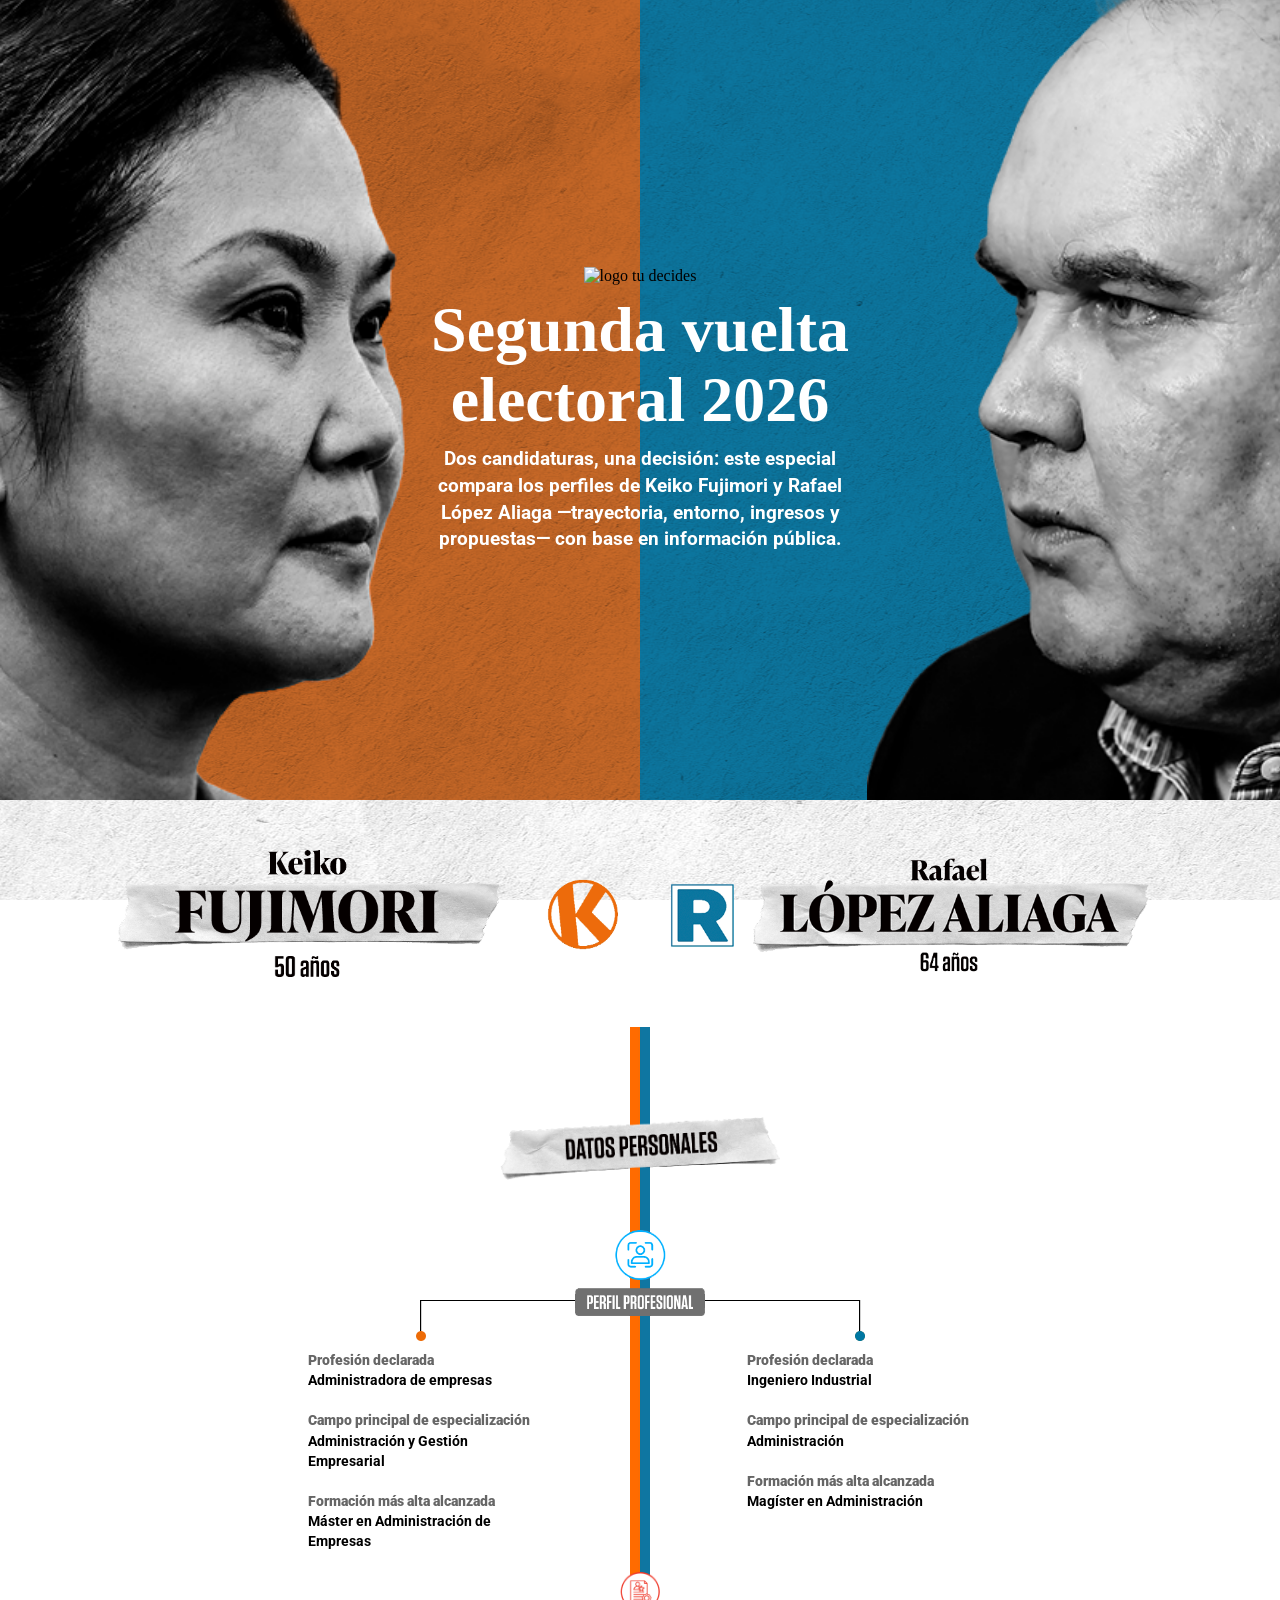
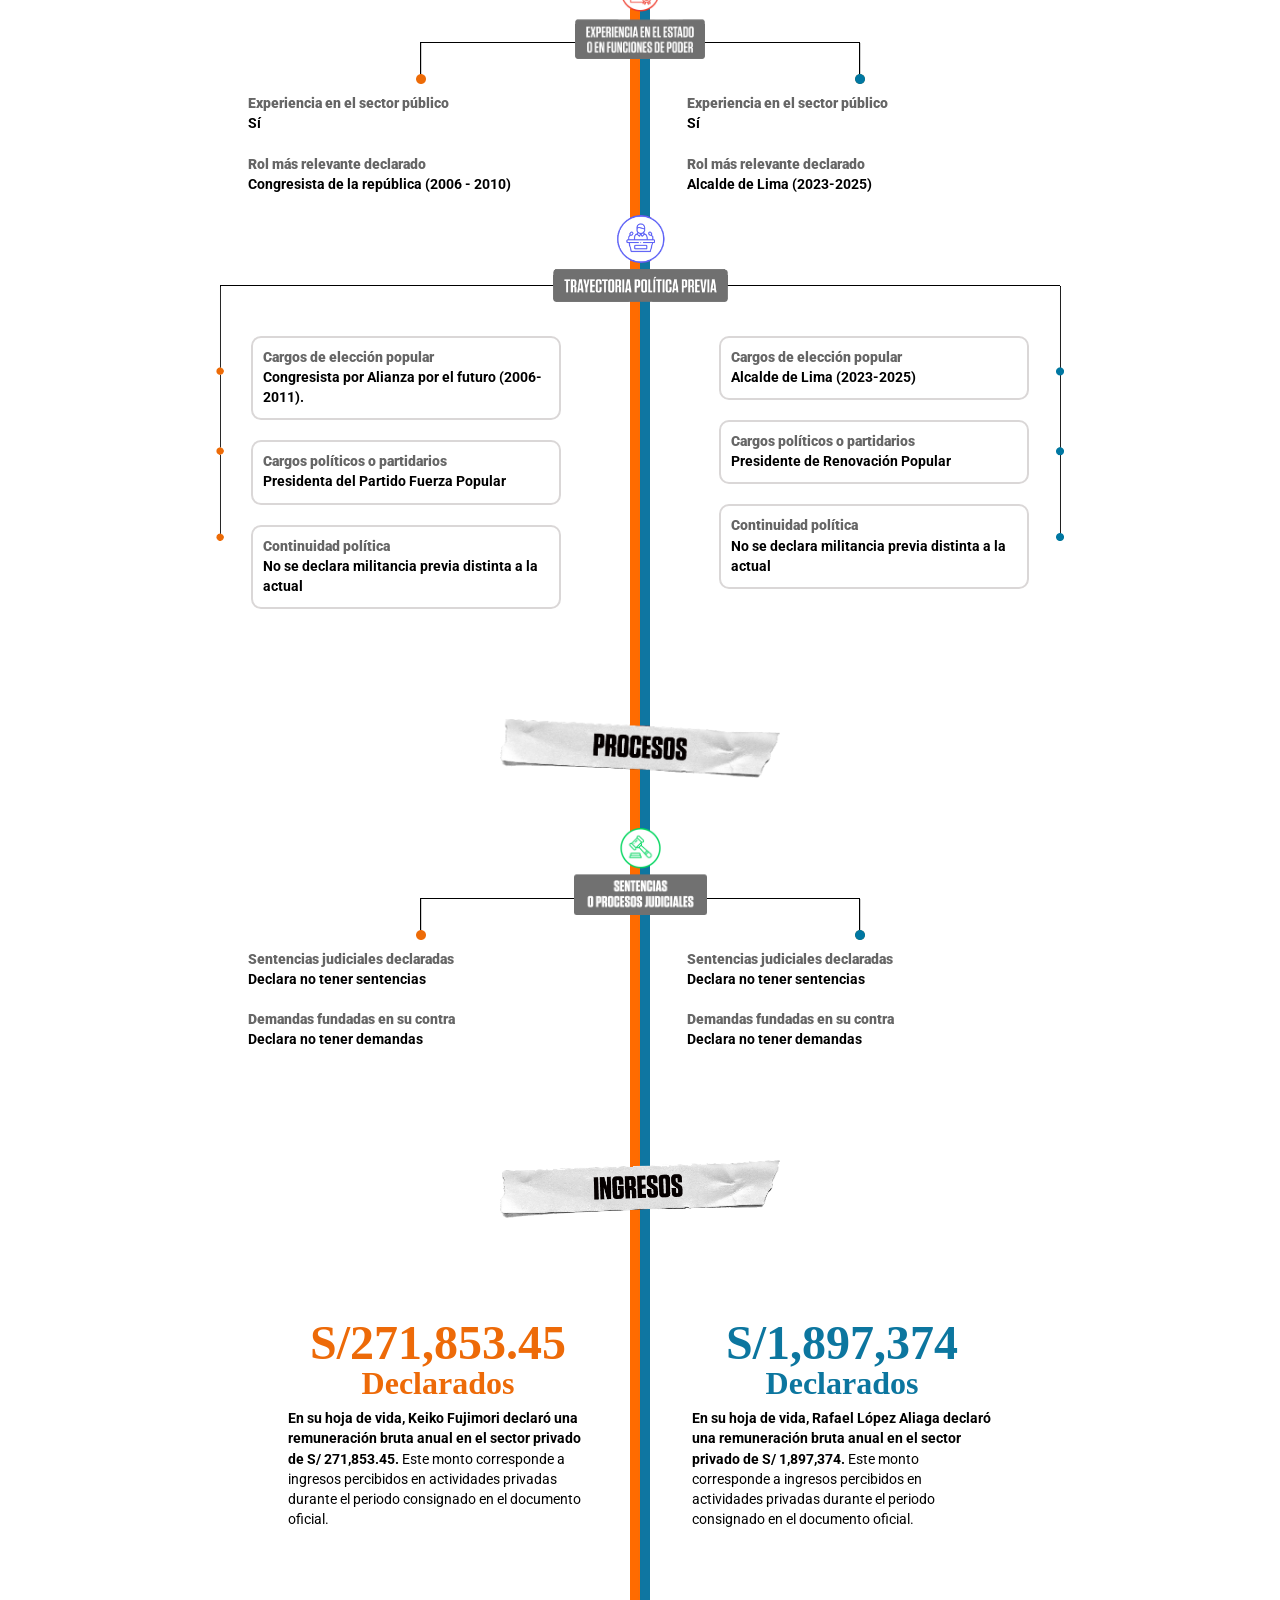
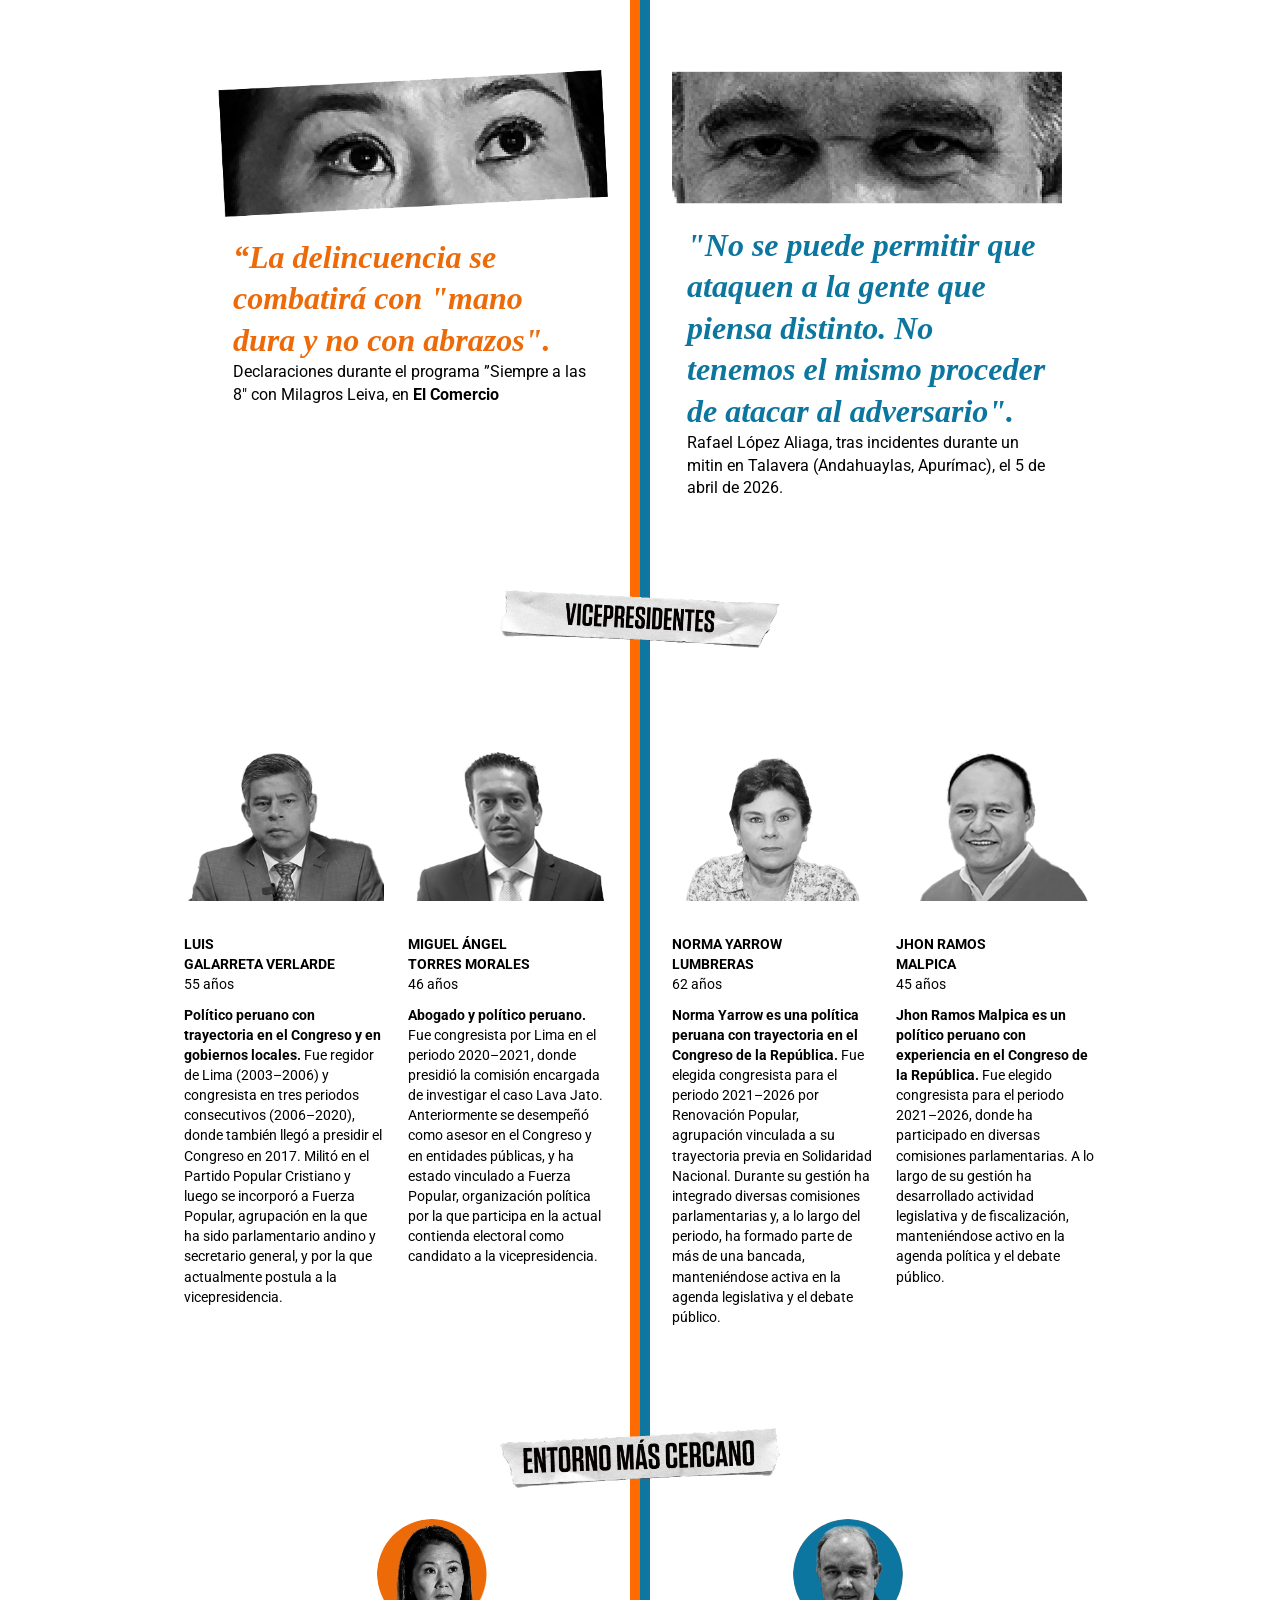
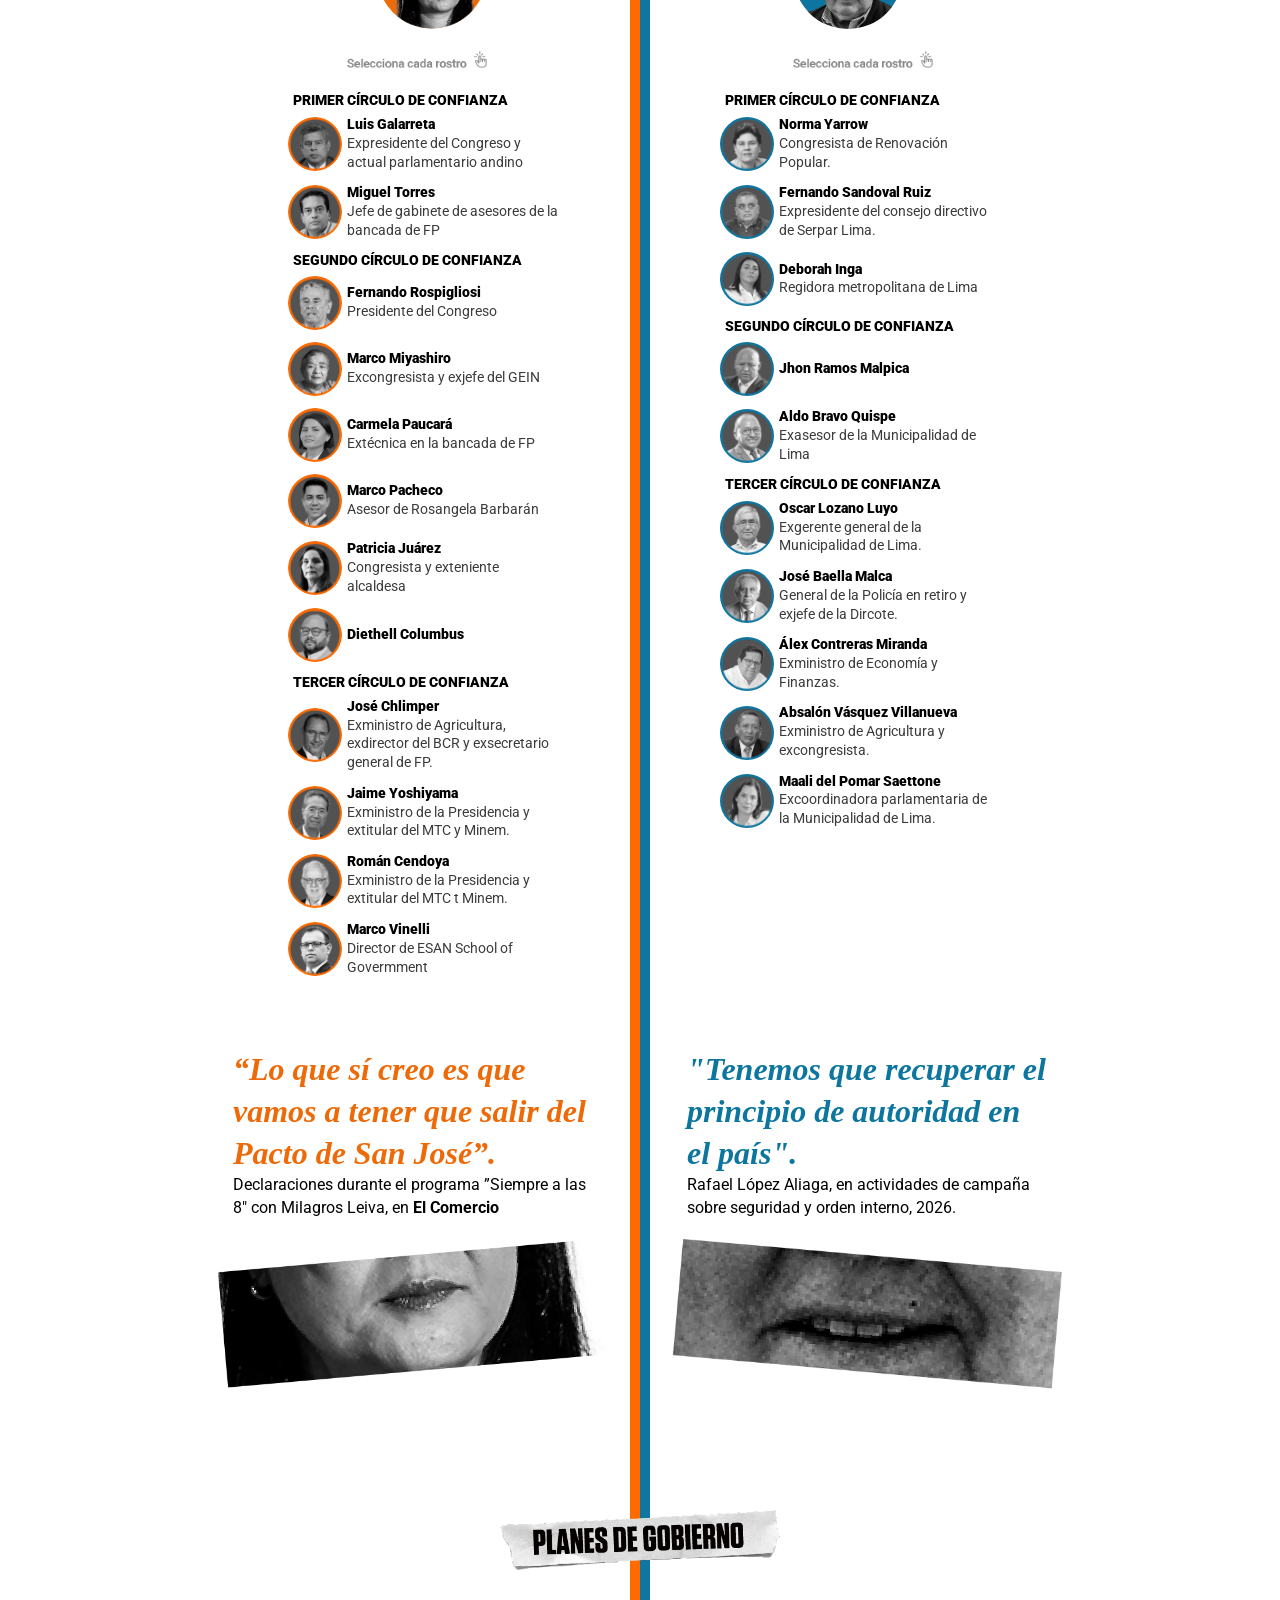
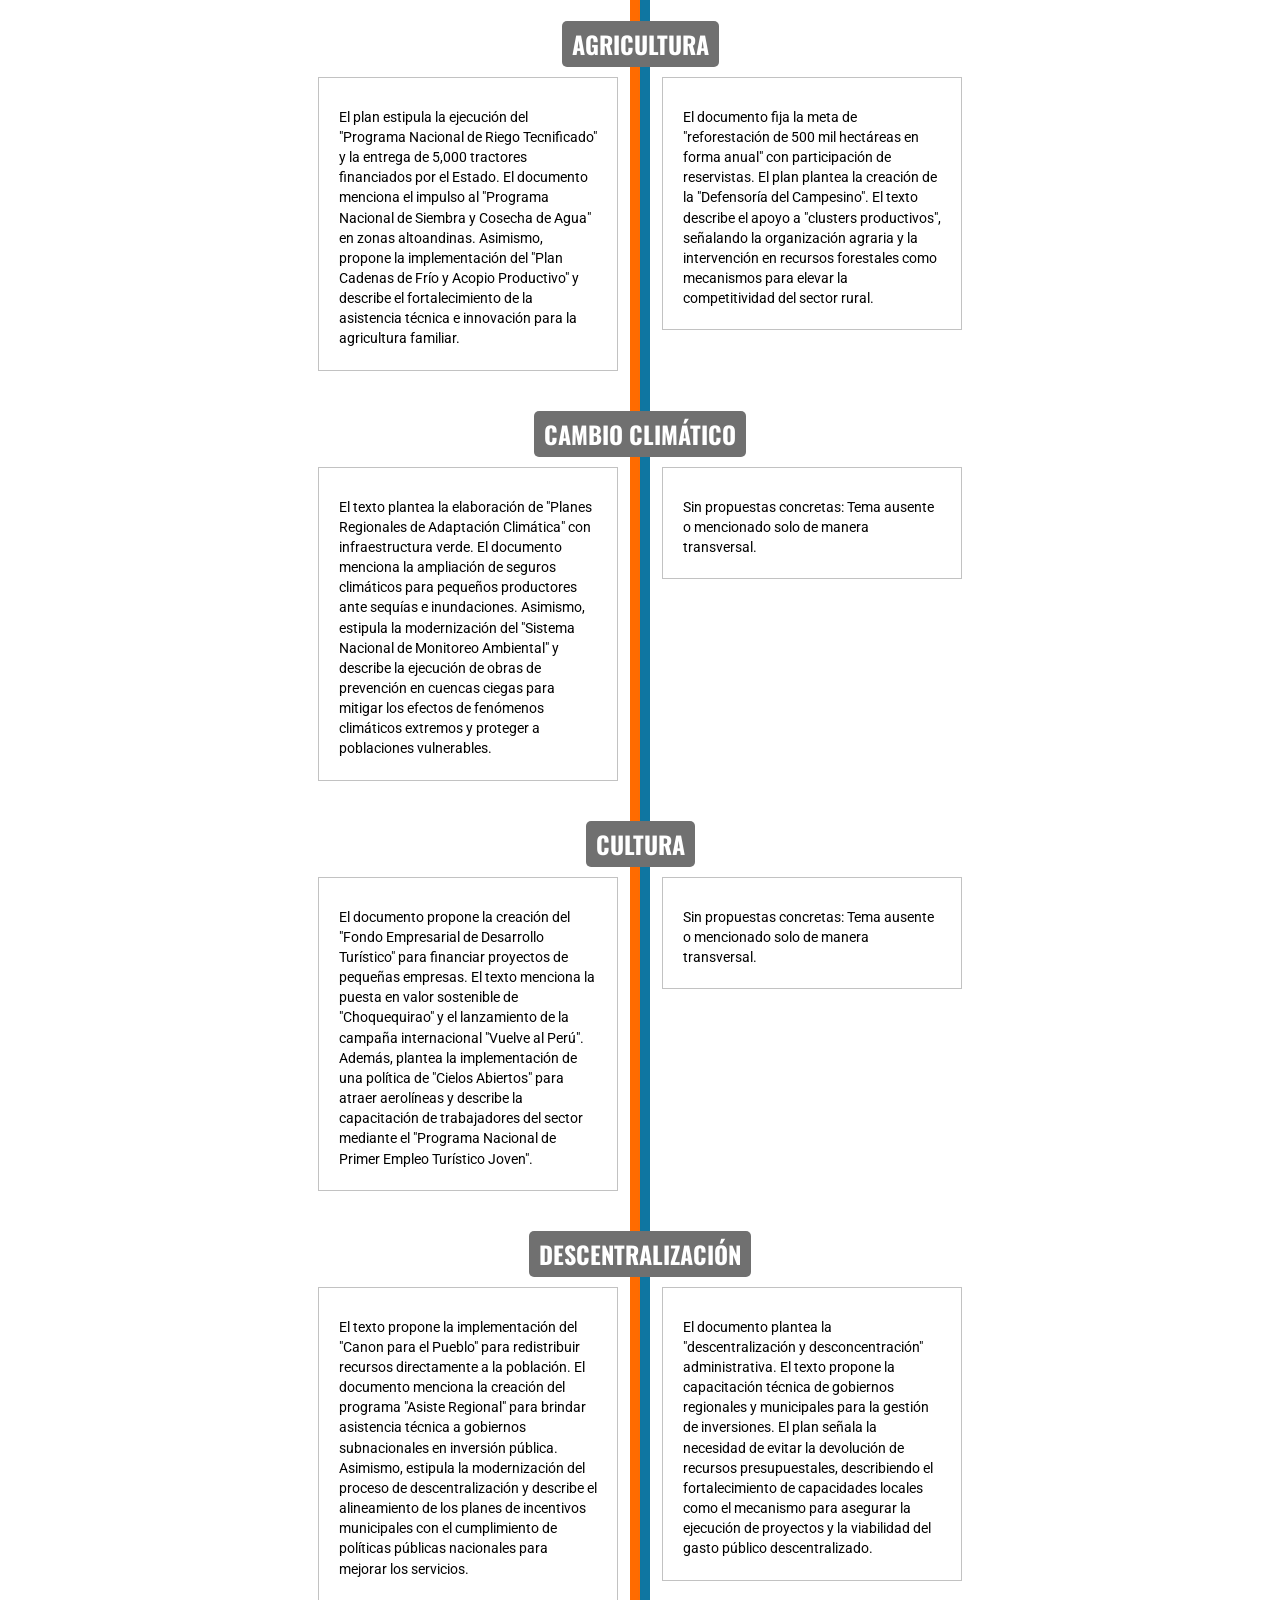
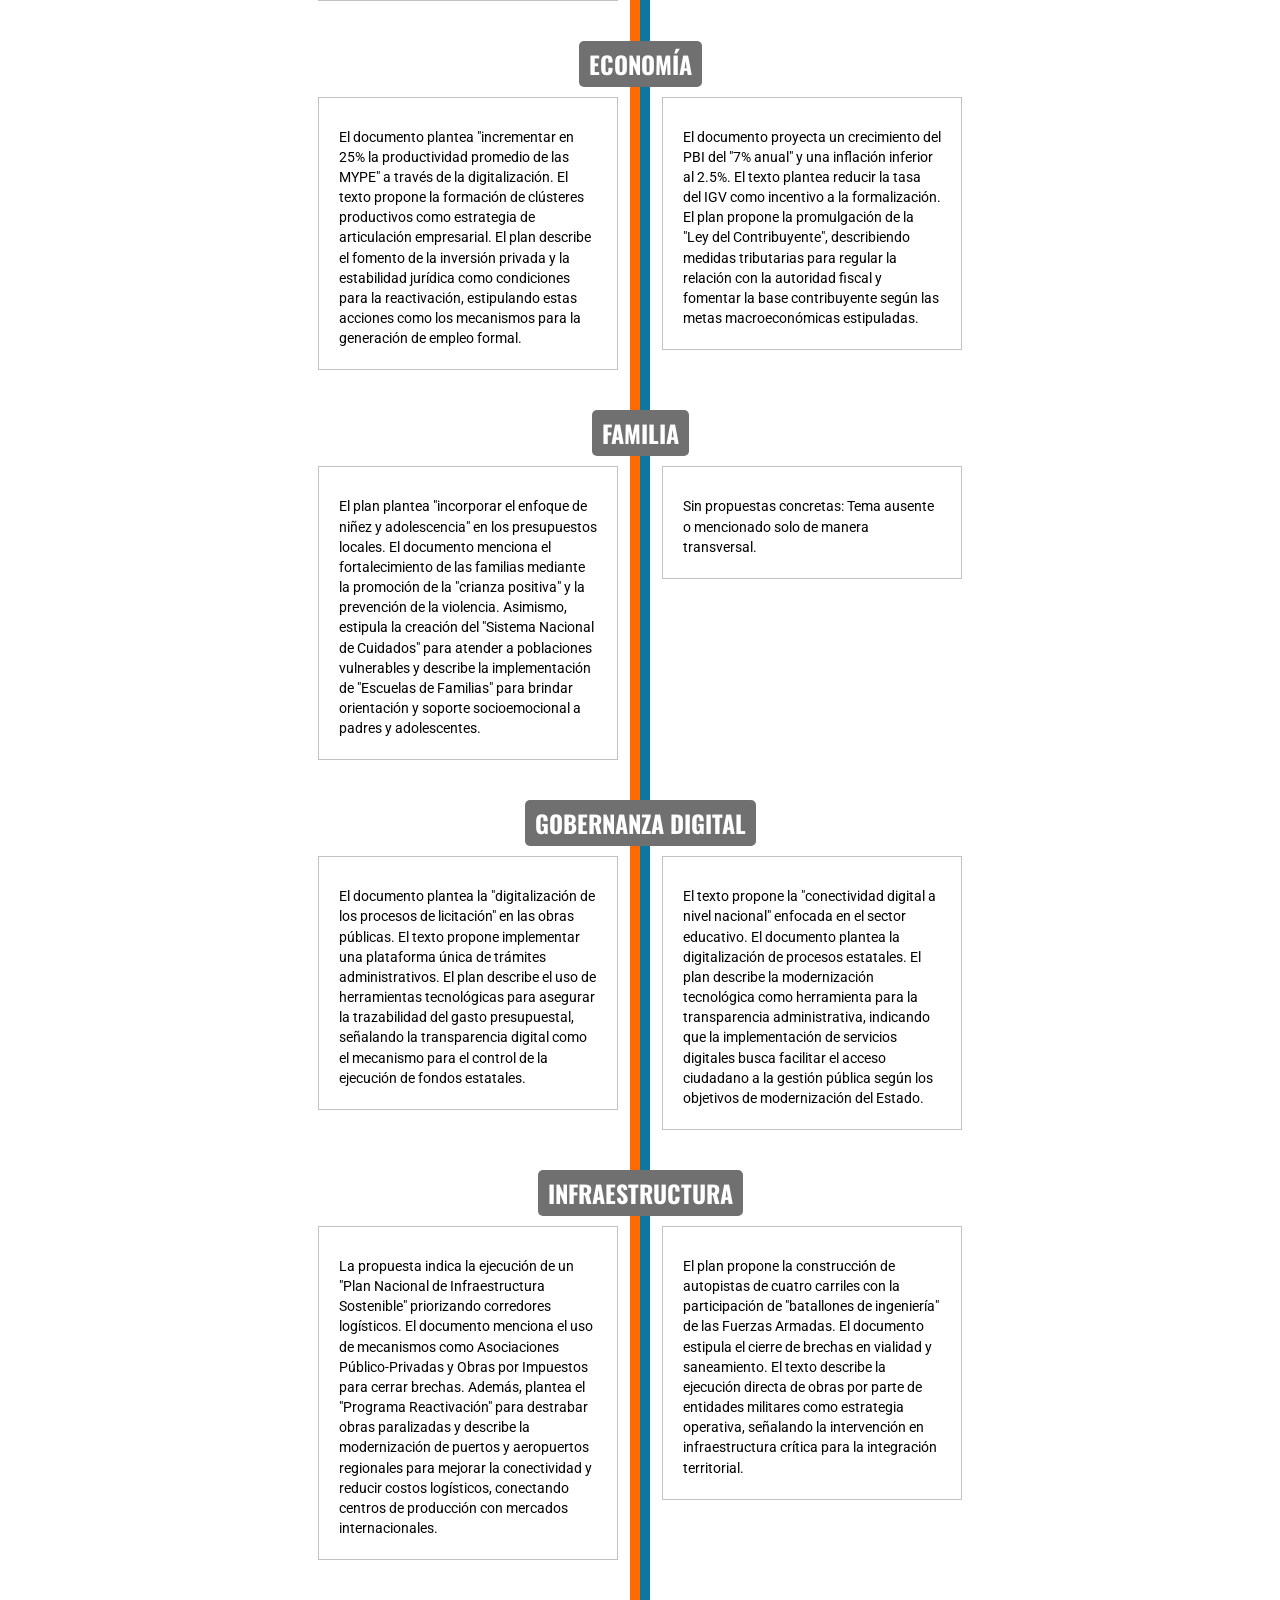
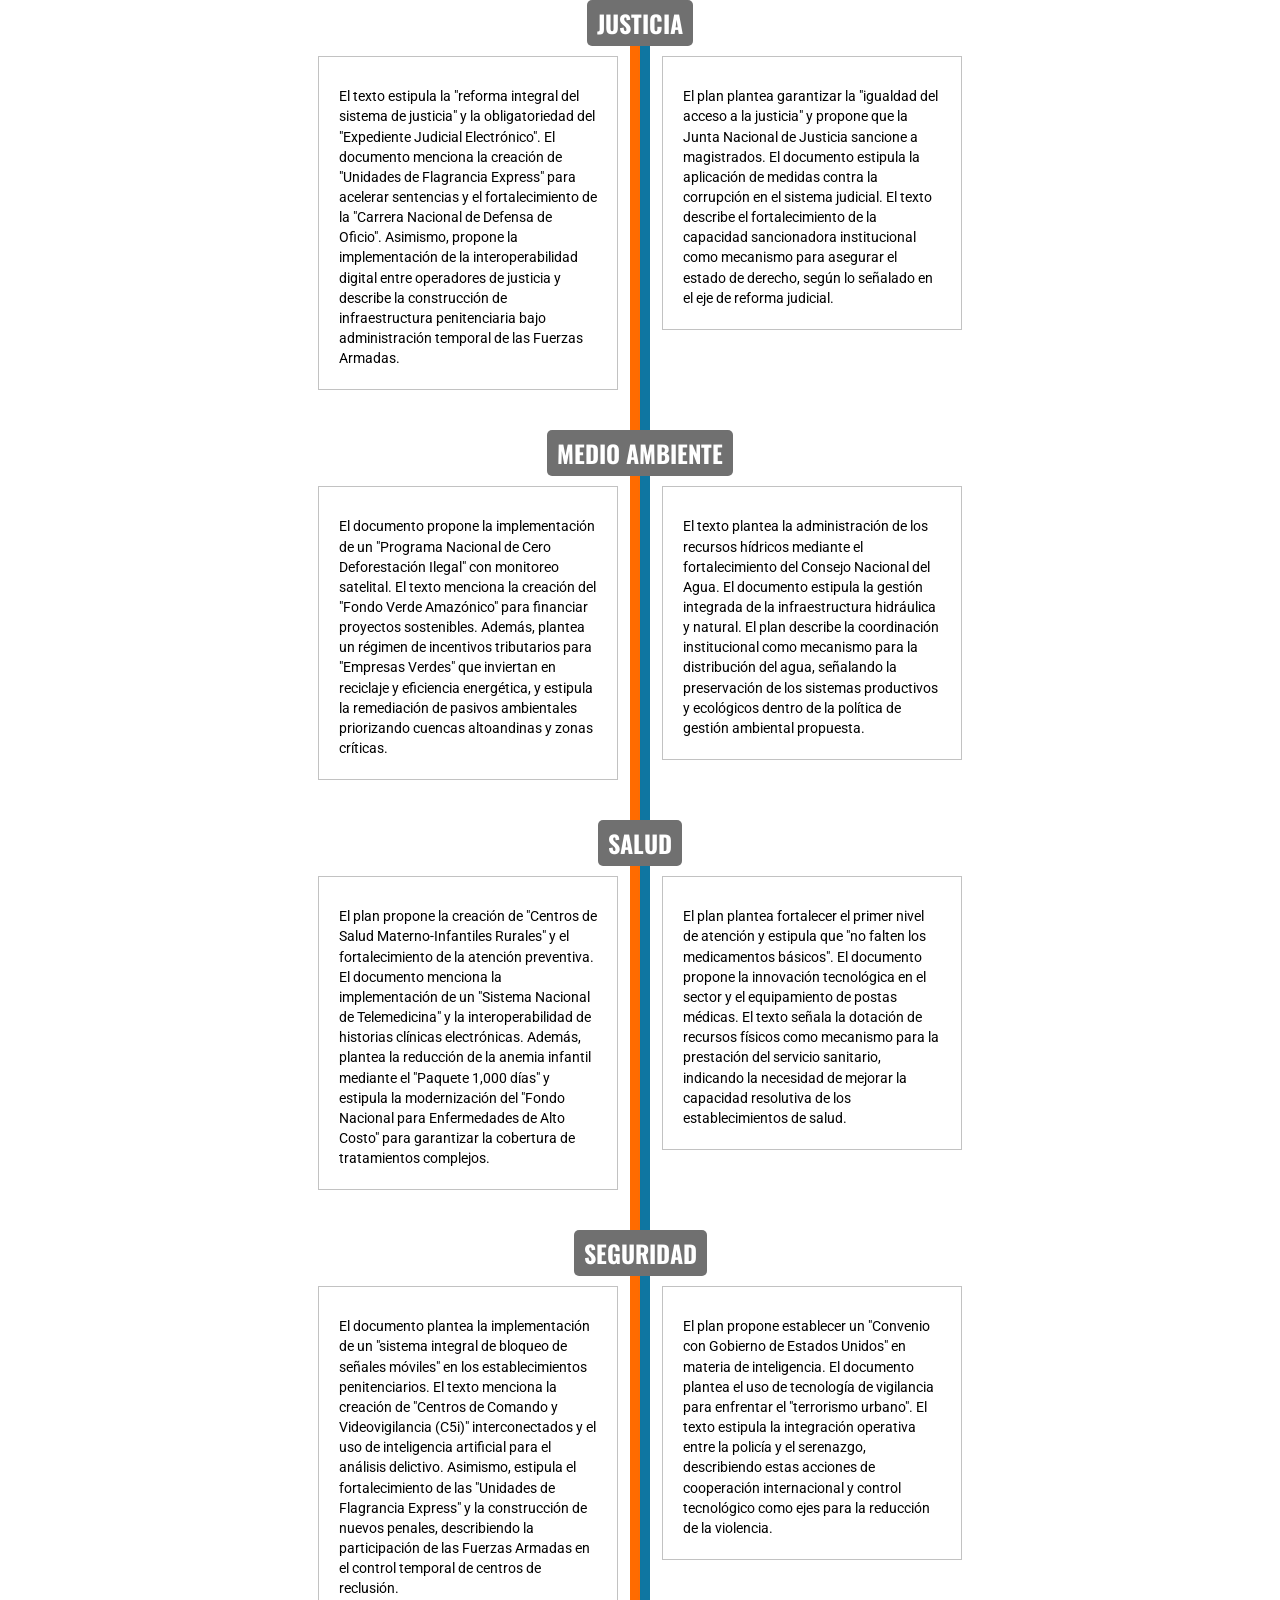
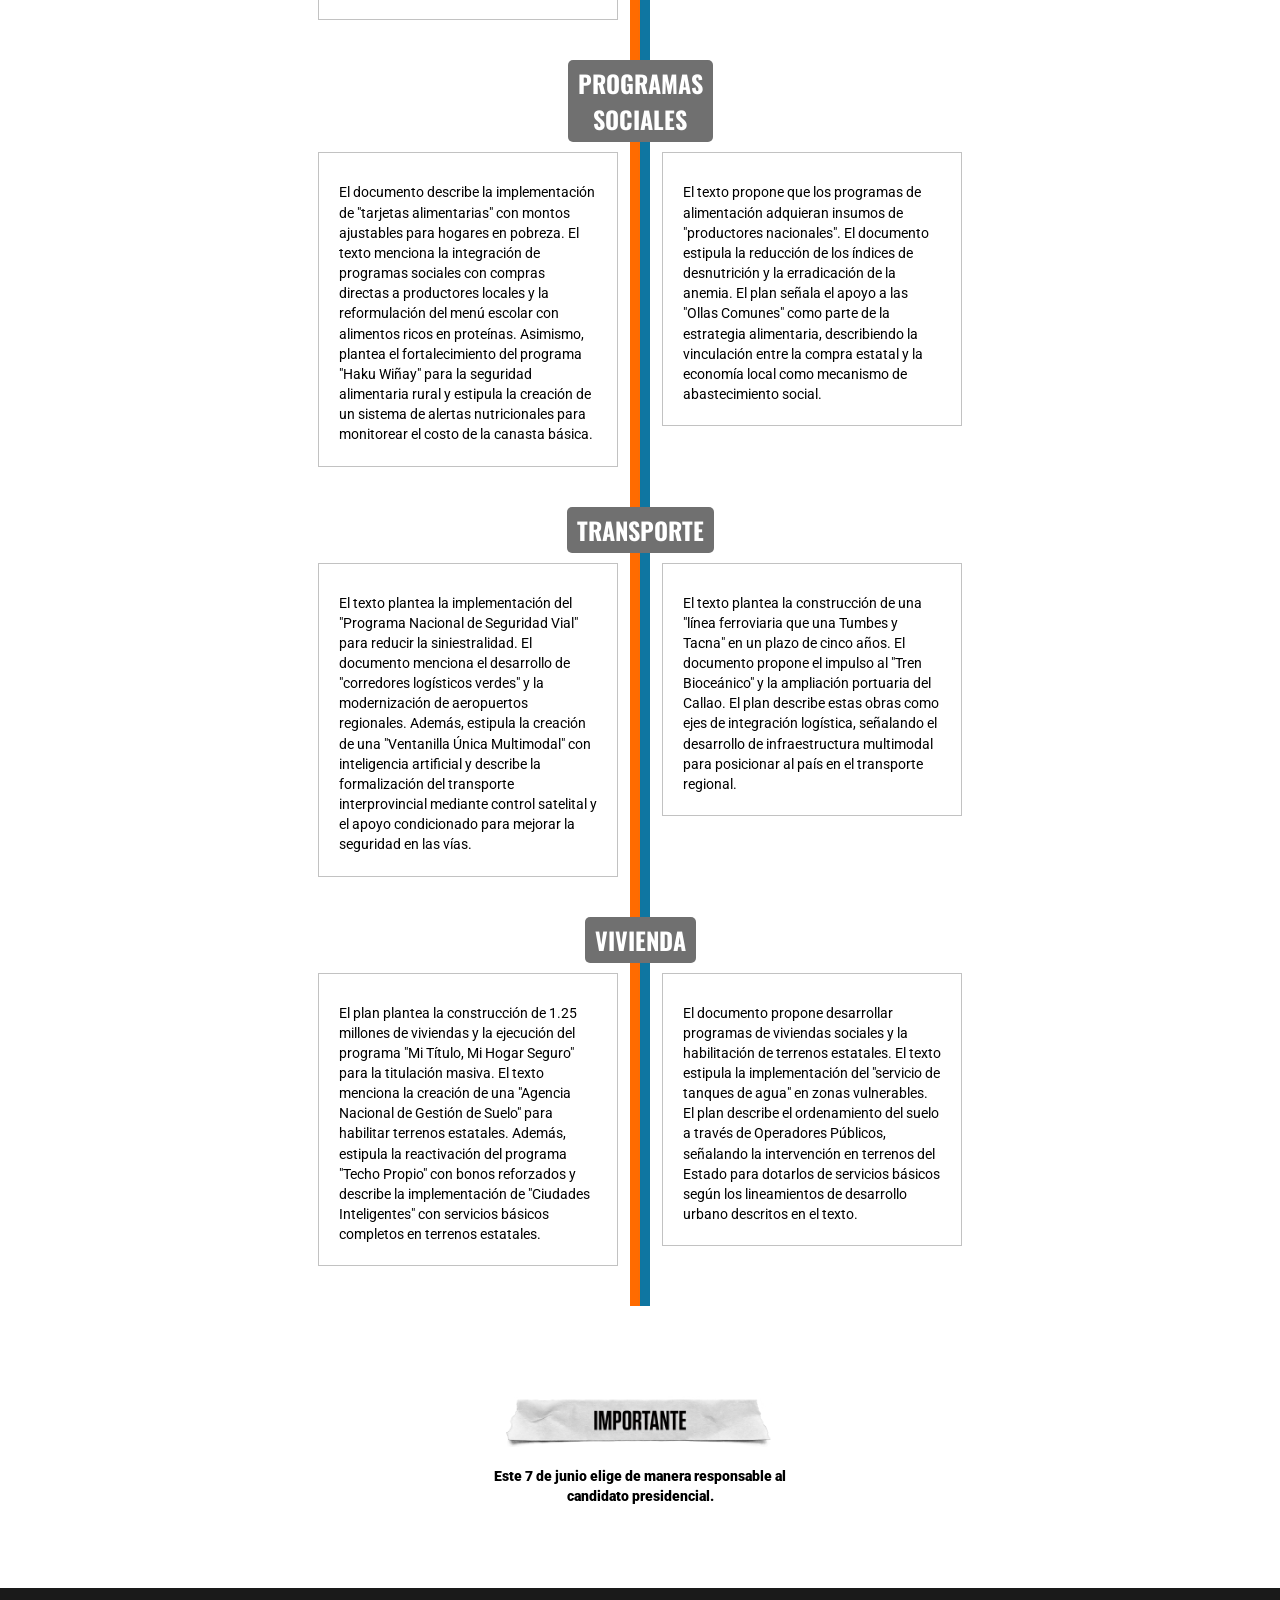
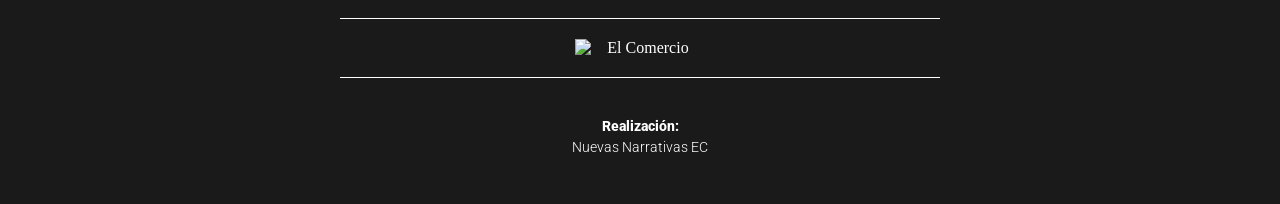
==== index.html @ 33ff3411 "frases rla" ====
<!DOCTYPE html>
<html lang="en" id="versus">
<head>
    <meta charset="UTF-8">
    <meta name="viewport" content="width=device-width, initial-scale=1.0">
    <title>Versus electoral 2026 | El Comercio</title>

    <link rel="stylesheet" href="./css/style.css?v5">

    <link rel="preconnect" href="https://fonts.googleapis.com">
    <link rel="preconnect" href="https://fonts.gstatic.com" crossorigin>
    <link href="https://fonts.googleapis.com/css2?family=Oswald:wght@500;700&family=Roboto:wght@300;400;700&display=swap" rel="stylesheet">
    <!--Ivy font-->
    <link rel="stylesheet" href="https://use.typekit.net/otp2meg.css">

   
</head>
<body class="versus">

    <div class="main-header" id="main-header-desktop">
        <div class="ctn-titulo">
            <img src="https://nuevasnarrativasec.github.io/nodos-de-poder/img/logo-tu-decides.jpg" alt="logo tu decides" width="100%">
            <h1>
                Segunda vuelta <br> electoral 2026
                <!--<span>segunda vuelta</span>-->
            </h1>
            <p>
                Dos candidaturas, una decisión: este especial compara los perfiles de Keiko Fujimori y Rafael López Aliaga —trayectoria, entorno, ingresos y propuestas— con base en información pública.
            </p>
        </div>
        <img src="./img/bg-keiko-portada.png" alt="keiko" width="100%" class="bg-keiko-portada">
        <img src="./img/bg-sanchez-portada.png" alt="keiko" width="100%" class="bg-sanchez-portada">
    </div>

    <div class="main-header" id="main-header-movil">        
        <img src="./img/bg-keiko-portada.png" alt="keiko" width="100%" class="bg-keiko-portada">
        <img src="./img/bg-sanchez-portada.png" alt="keiko" width="100%" class="bg-sanchez-portada">
        <div class="ctn-titulo">
            <img src="https://nuevasnarrativasec.github.io/nodos-de-poder/img/logo-tu-decides.jpg" alt="logo tu decides" width="100%">
            <h1>
                Segunda vuelta <br> electoral 2026
                <!--<span>segunda vuelta</span>-->
            </h1>
            <p>
                Dos candidaturas, una decisión: este especial compara los perfiles de Keiko Fujimori y Rafael López Aliaga —trayectoria, entorno, ingresos y propuestas— con base en información pública.
            </p>
        </div>
    </div>

    <div class="box-logos">
        <img src="./img/logo-keiko.png" alt="logo keiko" class="logo-keiko-desktop">
        <img src="./img/logo-keiko-movil.png" alt="logo keiko" class="logo-keiko-movil">
        <img src="./img/logo-sanchez.png?v3" alt="logo sanchez" class="logo-sanchez-desktop">
        <img src="./img/logo-sanchez-movil.png" alt="logo sanchez" class="logo-sanchez-movil">
    </div>

    <div class="box-timeline">
        <div class="bg-timeline"></div>
        <img src="./img/bg-titulo-datos.png" alt="" width="100%" class="bg-titulo">

        <div class="box-info-timeline">
            <img src="./img/bg-sub-perfil.png" alt="" width="100%">
            <span class="linea-izq"></span>
            <span class="linea-der"></span>
            <div class="box-info-izq">
                <img src="./img/bg-linea-dato.png" alt="" width="100%" class="bg-linea-dato">
                <p class="margin">
                    <span>Profesión declarada</span>
                    <strong>Administradora de empresas</strong>
                </p>
                <p class="margin">
                    <span>Campo principal de especialización</span>
                    <strong>Administración y Gestión Empresarial</strong>
                </p>
                <p class="margin">
                    <span>Formación más alta alcanzada</span>
                    <strong>Máster en Administración de Empresas</strong>
                </p>
            </div>
            <div class="box-info-der">
                <img src="./img/bg-linea-dato-rla.png" alt="" width="100%" class="bg-linea-dato">
                <p class="margin">
                    <span>Profesión declarada</span>
                    <strong>Ingeniero Industrial</strong>
                </p>
                <p class="margin">
                    <span>Campo principal de especialización</span>
                    <strong>Administración</strong>
                </p>
                <p class="margin">
                    <span>Formación más alta alcanzada</span>
                    <strong>Magíster en Administración</strong>
                </p>
            </div>
        </div>

        <div class="box-info-timeline">
            <img src="./img/bg-sub-experiencia.png" alt="" width="100%">
            <span class="linea-izq"></span>
            <span class="linea-der"></span>
            <div class="box-info-izq">
                <img src="./img/bg-linea-dato.png" alt="" width="100%" class="bg-linea-dato">
                <p>
                    <span>Experiencia en el sector público</span>
                    <strong>Sí</strong>
                </p>
                <p>
                    <span>Rol más relevante declarado</span>
                    <strong>Congresista de la república (2006 - 2010)</strong>
                </p>
            </div>
            <div class="box-info-der">
                <img src="./img/bg-linea-dato-rla.png" alt="" width="100%" class="bg-linea-dato">
                <p>
                    <span>Experiencia en el sector público</span>
                    <strong>Sí</strong>
                </p>
                <p>
                    <span>Rol más relevante declarado</span>
                    <strong>Alcalde de Lima (2023-2025)</strong>
                </p>
            </div>
        </div>

        <div class="box-info-timeline info-doble">
            <img src="./img/bg-sub-trayectoria.png" alt="" width="100%" class="bg-sub-trayectoria">
            <span class="linea-izq"></span>
            <span class="linea-der"></span>
            <div class="box-info-izq">             
                <p>
                    <span>Cargos de elección popular</span>
                    <strong>Congresista por Alianza por el futuro (2006-2011).</strong>
                </p>
                <p>
                    <span>Cargos políticos o partidarios</span>
                    <strong>Presidenta del Partido Fuerza Popular</strong>
                </p>
                <p>
                    <span>Continuidad política</span>
                    <strong>No se declara militancia previa distinta a la actual</strong>
                </p>
            </div>
            <div class="box-info-der info-rla">
                <p>
                    <span>Cargos de elección popular</span>
                    <strong>Alcalde de Lima (2023-2025)</strong>
                </p>
                <p>
                    <span>Cargos políticos o partidarios</span>
                    <strong>Presidente de Renovación Popular</strong>
                </p>
                <p>
                    <span>Continuidad política</span>
                    <strong>No se declara militancia previa distinta a la actual</strong>
                </p>
            </div>
        </div>    

        <img src="./img/bg-titulo-procesos.png" alt="" width="100%" class="bg-titulo">

        <div class="box-info-timeline">
            <img src="./img/bg-sub-sentencias.png" alt="" width="100%" style="max-width: 133px;">
            <span class="linea-izq"></span>
            <span class="linea-der"></span>
            <div class="box-info-izq">
                <img src="./img/bg-linea-dato.png" alt="" width="100%" class="bg-linea-dato">               
                <p>
                    <span>Sentencias judiciales declaradas</span>
                    <strong>Declara no tener sentencias</strong>
                </p>
                <p>
                    <span>Demandas fundadas en su contra</span>
                    <strong>Declara no tener demandas</strong>
                </p>
            </div>
            <div class="box-info-der">
                <img src="./img/bg-linea-dato-rla.png" alt="" width="100%" class="bg-linea-dato">
                <p>
                    <span>Sentencias judiciales declaradas</span>
                    <strong>Declara no tener sentencias</strong>
                </p>
                <p>
                    <span>Demandas fundadas en su contra</span>
                    <strong>Declara no tener demandas</strong>
                </p>
            </div>
        </div>

        <img src="./img/bg-titulo-ingresos.png" alt="" width="100%" class="bg-titulo">

        <div class="box-timeline" style="margin-bottom: 120px;">
            <div class="box-info-frase-izq box-ingresos">
                <h4>
                    S/271,853.45
                    <span>Declarados</span>
                </h4>
                <p class="texto-ingresos">
                    <strong>En su hoja de vida, Keiko Fujimori declaró una remuneración bruta anual en el sector privado de S/ 271,853.45.</strong> Este monto corresponde a ingresos percibidos en actividades privadas durante el periodo consignado en el documento oficial.
                </p>
            </div>
            <div class="box-info-frase-der box-ingresos" style="margin-top: 0;">                
                <h4>
                    S/1,897,374
                    <span>Declarados</span>
                </h4>
                <p class="texto-ingresos">
                    <strong>En su hoja de vida, Rafael López Aliaga declaró una remuneración bruta anual en el sector privado de S/ 1,897,374.</strong> Este monto corresponde a ingresos percibidos en actividades privadas durante el periodo consignado en el documento oficial.
                </p>
            </div>
        </div>

        <div class="box-timeline">
            <div class="box-info-frase-izq">
                <img src="./img/bg-frase-keiko-1.png" alt="" width="100%">
                <h3>
                    “La delincuencia se combatirá con "mano dura y no con abrazos".
                    <span>Declaraciones durante el programa ”Siempre a las 8″ con Milagros Leiva, en <strong>El Comercio</strong></span>
                </h3>
            </div>
            <div class="box-info-frase-der">  
                <img src="./img/bg-frase-sanchez-1.png" alt="" width="100%">              
                <h3>
                    "No se puede permitir que ataquen a la gente que piensa distinto. No tenemos el mismo proceder de atacar al adversario".  
                    <span>Rafael López Aliaga, tras incidentes durante un mitin en Talavera (Andahuaylas, Apurímac), el 5 de abril de 2026.</span>
                </h3>
            </div>
        </div>

        <img src="./img/bg-titulo-vicepresidentes.png" alt="" width="100%" class="bg-titulo">

        <div class="box-timeline">
            <div class="box-vice-izq">
                <div class="vice">
                    <img src="./img/bg-vice-izq-1.png" alt="" width="100%">
                    <p>
                        <strong>LUIS <br> GALARRETA VERLARDE</strong>
                        <br>
                        55 años
                    </p>
                    <p>
                        <strong>Político peruano con trayectoria en el Congreso y en gobiernos locales. </strong> Fue regidor de Lima (2003–2006) y congresista en tres periodos consecutivos (2006–2020), donde también llegó a presidir el Congreso en 2017. Militó en el Partido Popular Cristiano y luego se incorporó a Fuerza Popular, agrupación en la que ha sido parlamentario andino y secretario general, y por la que actualmente postula a la vicepresidencia.
                    </p>
                </div>
                <div class="vice">
                    <img src="./img/bg-vice-izq-2.png" alt="" width="100%">
                    <p>
                        <strong>MIGUEL ÁNGEL <br> TORRES MORALES</strong>
                        <br>
                        46 años
                    </p>
                    <p>
                        <strong>Abogado y político peruano. </strong> Fue congresista por Lima en el periodo 2020–2021, donde presidió la comisión encargada de investigar el caso Lava Jato. Anteriormente se desempeñó como asesor en el Congreso y en entidades públicas, y ha estado vinculado a Fuerza Popular, organización política por la que participa en la actual contienda electoral como candidato a la vicepresidencia.
                    </p>
                </div>
            </div>
            <div class="box-vice-der">
                <div class="vice">
                    <img src="./img/bg-vice-der-1.png" alt="" width="100%">
                    <p>
                        <strong>NORMA YARROW <br> LUMBRERAS</strong>
                        <br>
                        62 años
                    </p>
                    <p>
                        <strong>Norma Yarrow es una política peruana con trayectoria en el Congreso de la República.</strong> Fue elegida congresista para el periodo 2021–2026 por Renovación Popular, agrupación vinculada a su trayectoria previa en Solidaridad Nacional. Durante su gestión ha integrado diversas comisiones parlamentarias y, a lo largo del periodo, ha formado parte de más de una bancada, manteniéndose activa en la agenda legislativa y el debate público.
                    </p>
                </div>
                <div class="vice">
                    <img src="./img/bg-vice-der-2.png" alt="" width="100%">
                    <p>
                        <strong>JHON RAMOS <br> MALPICA</strong>
                        <br>
                        45 años
                    </p>
                    <p>
                        <strong>Jhon Ramos Malpica es un político peruano con experiencia en el Congreso de la República.</strong> Fue elegido congresista para el periodo 2021–2026, donde ha participado en diversas comisiones parlamentarias. A lo largo de su gestión ha desarrollado actividad legislativa y de fiscalización, manteniéndose activo en la agenda política y el debate público.
                    </p>
                </div>
            </div>
        </div>

        <img src="./img/bg-titulo-entorno.png" alt="" width="100%" class="bg-titulo" style="padding-bottom: 20px;">

        <p class="bajada-entorno">
            Además de sus vicepresidentes, que constituyen el primer círculo de confianza, el segundo círculo está integrado por:
        </p>
        <div class="box-main-indicacion">
            <img src="./img/indicacion.png" alt="" width="100%">
            <img src="./img/indicacion.png" alt="" width="100%">
        </div>
        <div class="box-entorno">            
            <div class="box-persona-entorno entorno-izq-1" data-relacion="Lorem ipsum dolor sit amet consectetur adipiscing elit tincidunt lacus, magna mauris sociis augue non mi senectus dictum, in ridiculus rutrum vitae varius eleifend">
                <img src="./img/cara-entorno-izq-1.png" alt="" width="100%">
                <div class="box-info-persona-entorno">
                    <h5>Fernando Rospigliosi</h5>
                    <p>Presidente del Congreso</p>
                </div>                
                <div class="entorno-tooltip">
                    <div class="tooltip-box">
                        <strong>Profesión:</strong> Sociólogo de la PUCP y periodista.
                        <br>
                        <strong>Función:</strong> Plan de seguridad ciudadana.
                        <br>
                        Candidato al Senado.
                    </div>
                </div>
            </div>
            <div class="box-persona-entorno entorno-izq-2" data-relacion="Lorem ipsum dolor sit amet consectetur adipiscing elit tincidunt lacus, magna mauris sociis augue non mi senectus dictum, in ridiculus rutrum vitae varius eleifend">
                <img src="./img/cara-entorno-izq-2.png" alt="" width="100%">
                <div class="box-info-persona-entorno">
                    <h5>Marco Miyashiro</h5>
                    <p>Excongresista y exjefe del GEIN</p>
                </div>               
                <div class="entorno-tooltip">
                    <div class="tooltip-box">
                        <strong>Profesión:</strong> Excongresista y exjefe del GEIN.
                        <br>
                        Candidato al Senado.
                    </div>
                </div>
            </div>
            <div class="box-persona-entorno entorno-izq-3" data-relacion="Lorem ipsum dolor sit amet consectetur adipiscing elit tincidunt lacus, magna mauris sociis augue non mi senectus dictum, in ridiculus rutrum vitae varius eleifend">
                <img src="./img/cara-entorno-izq-3.png" alt="" width="100%">
                <div class="box-info-persona-entorno">
                    <h5>Carmela Paucará</h5>
                    <p>Extécnica en la bancada de FP en el Congreso</p>
                </div>                
                <div class="entorno-tooltip">
                    <div class="tooltip-box">
                        <strong>Profesión:</strong> Secretariado ejecutivo.
                        <br>
                        <strong>Función:</strong> Secretaria de la Organización FP.
                        <br>
                        Candidata al Senado.
                    </div>
                </div>
            </div>
            <div class="box-persona-entorno entorno-izq-4" data-relacion="Lorem ipsum dolor sit amet consectetur adipiscing elit tincidunt lacus, magna mauris sociis augue non mi senectus dictum, in ridiculus rutrum vitae varius eleifend">
                <img src="./img/cara-entorno-izq-4.png" alt="" width="100%">
                <div class="box-info-persona-entorno">
                    <h5>Marco Pacheco</h5>
                    <p>Asesor de la oficina de la congresista Rosangela Barbarán</p>
                </div>                
                <div class="entorno-tooltip">
                    <div class="tooltip-box">
                        <strong>Profesión:</strong> Licenciado en Comunicación en Multimedios.
                        <br>
                        <strong>Función:</strong> Secretario Nacional de Comunicaciones de FP.
                        <br>
                        Candidato a diputado en Lima
                    </div>
                </div>
            </div>
            <div class="box-persona-entorno entorno-izq-5" data-relacion="Lorem ipsum dolor sit amet consectetur adipiscing elit tincidunt lacus, magna mauris sociis augue non mi senectus dictum, in ridiculus rutrum vitae varius eleifend">
                <img src="./img/cara-entorno-izq-5.png" alt="" width="100%">
                <div class="box-info-persona-entorno">
                    <h5>Patricia Juárez</h5>
                    <p>Congresista y exteniente alcaldesa de Lima</p>
                </div>                
                <div class="entorno-tooltip">
                    <div class="tooltip-box">
                        <strong>Profesión:</strong> Abogada de la UNFV.
                        <br>
                        <strong>Función:</strong> Secretaria Nacional de Gobiernos Subnacionales.
                        <br>
                        Candidata a senadora
                    </div>
                </div>
            </div>
            <div class="box-persona-entorno entorno-izq-6" data-relacion="Lorem ipsum dolor sit amet consectetur adipiscing elit tincidunt lacus, magna mauris sociis augue non mi senectus dictum, in ridiculus rutrum vitae varius eleifend">
                <img src="./img/cara-entorno-izq-6.png" alt="" width="100%">
                <div class="box-info-persona-entorno">
                    <h5>Diethell Columbus</h5>
                    <!--<p>Congresista y exteniente alcaldesa de Lima</p>-->
                </div>                
                <div class="entorno-tooltip">
                    <div class="tooltip-box">
                        <strong>Profesión:</strong> Abogado de la UNFV.
                        <br>
                        <strong>Función:</strong> Secretario nacional del formación política.
                        <br>
                        Candidato a diputado por Lima
                    </div>
                </div>
            </div>
            <div class="box-persona-entorno entorno-der-1" data-relacion="Lorem ipsum dolor sit amet consectetur adipiscing elit tincidunt lacus, magna mauris sociis augue non mi senectus dictum, in ridiculus rutrum vitae varius eleifend">
                <img src="./img/cara-entorno-der.png" alt="" width="100%">
                <div class="box-info-persona-entorno">
                    <h5>Nombre Apellido</h5>
                    <p>Actual congresista</p>
                </div>
                <div class="entorno-tooltip tooltip-der">
                    <div class="tooltip-box"><strong>RELACIÓN:</strong> Lorem ipsum dolor sit amet consectetur adipiscing elit tincidunt lacus, magna mauris sociis augue non mi senectus dictum, in ridiculus rutrum vitae varius eleifend</div>
                </div>
            </div>
            <div class="box-persona-entorno entorno-der-2" data-relacion="Lorem ipsum dolor sit amet consectetur adipiscing elit tincidunt lacus, magna mauris sociis augue non mi senectus dictum, in ridiculus rutrum vitae varius eleifend">
                <img src="./img/cara-entorno-der.png" alt="" width="100%">
                <div class="box-info-persona-entorno">
                    <h5>Nombre Apellido</h5>
                    <p>Actual congresista</p>
                </div>
                <div class="entorno-tooltip tooltip-der">
                    <div class="tooltip-box"><strong>RELACIÓN:</strong> Lorem ipsum dolor sit amet consectetur adipiscing elit tincidunt lacus, magna mauris sociis augue non mi senectus dictum, in ridiculus rutrum vitae varius eleifend</div>
                </div>
            </div>
            <div class="box-persona-entorno entorno-der-3" data-relacion="Lorem ipsum dolor sit amet consectetur adipiscing elit tincidunt lacus, magna mauris sociis augue non mi senectus dictum, in ridiculus rutrum vitae varius eleifend">
                <img src="./img/cara-entorno-der.png" alt="" width="100%">
                <div class="box-info-persona-entorno">
                    <h5>Nombre Apellido</h5>
                    <p>Actual congresista</p>
                </div>
                <div class="entorno-tooltip tooltip-der">
                    <div class="tooltip-box"><strong>RELACIÓN:</strong> Lorem ipsum dolor sit amet consectetur adipiscing elit tincidunt lacus, magna mauris sociis augue non mi senectus dictum, in ridiculus rutrum vitae varius eleifend</div>
                </div>
            </div>
            <div class="box-persona-entorno entorno-der-4" data-relacion="Lorem ipsum dolor sit amet consectetur adipiscing elit tincidunt lacus, magna mauris sociis augue non mi senectus dictum, in ridiculus rutrum vitae varius eleifend">
                <img src="./img/cara-entorno-der.png" alt="" width="100%">
                <div class="box-info-persona-entorno">
                    <h5>Nombre Apellido</h5>
                    <p>Actual congresista</p>
                </div>
                <div class="entorno-tooltip tooltip-der">
                    <div class="tooltip-box"><strong>RELACIÓN:</strong> Lorem ipsum dolor sit amet consectetur adipiscing elit tincidunt lacus, magna mauris sociis augue non mi senectus dictum, in ridiculus rutrum vitae varius eleifend</div>
                </div>
            </div>
            <div class="box-persona-entorno entorno-der-5" data-relacion="Lorem ipsum dolor sit amet consectetur adipiscing elit tincidunt lacus, magna mauris sociis augue non mi senectus dictum, in ridiculus rutrum vitae varius eleifend">
                <img src="./img/cara-entorno-der.png" alt="" width="100%">
                <div class="box-info-persona-entorno">
                    <h5>Nombre Apellido</h5>
                    <p>Actual congresista</p>
                </div>
                <div class="entorno-tooltip tooltip-der">
                    <div class="tooltip-box"><strong>RELACIÓN:</strong> Lorem ipsum dolor sit amet consectetur adipiscing elit tincidunt lacus, magna mauris sociis augue non mi senectus dictum, in ridiculus rutrum vitae varius eleifend</div>
                </div>
            </div>
            <div class="box-persona-entorno entorno-der-6" data-relacion="Lorem ipsum dolor sit amet consectetur adipiscing elit tincidunt lacus, magna mauris sociis augue non mi senectus dictum, in ridiculus rutrum vitae varius eleifend">
                <img src="./img/cara-entorno-der.png" alt="" width="100%">
                <div class="box-info-persona-entorno">
                    <h5>Nombre Apellido</h5>
                    <p>Actual congresista</p>
                </div>
                <div class="entorno-tooltip tooltip-der">
                    <div class="tooltip-box"><strong>RELACIÓN:</strong> Lorem ipsum dolor sit amet consectetur adipiscing elit tincidunt lacus, magna mauris sociis augue non mi senectus dictum, in ridiculus rutrum vitae varius eleifend</div>
                </div>
            </div>
            <img src="./img/bg-entorno-2.png" alt="" width="100%" class="bg-entorno">
        </div>

        <!-- ══ VERSIÓN MÓVIL DEL ENTORNO ══ -->
        <div class="box-entorno-movil">

            <!-- Retratos candidatos -->
            <div class="em-retratos">
                <div class="em-retrato izq">
                    <img src="./img/bg-keiko-entorno.png" alt="Keiko Fujimori">
                    <!--<p><strong>Keiko Fujimori</strong>Fuerza Popular</p>-->
                </div>
                <div class="em-retrato der">
                    <img src="./img/bg-lopez-aliaga-entorno.png" alt="Rafael Lopez Aliaga">
                    <!--<p><strong>Roberto Sánchez</strong>Cívico Obras</p>-->
                </div>
            </div>

            <!-- Indicación -->
            <div class="em-indicacion">
                <img src="./img/indicacion.png" alt="Selecciona cada rostro">
                <img src="./img/indicacion.png" alt="Selecciona cada rostro">
            </div>

            <!-- Grid personas -->
            <div class="em-grid">

                <!-- Columna izquierda (Keiko) -->
                <div class="em-col em-col-izq">

                    <p class="sub-circulo">Primer círculo de confianza</p>
                    <div class="em-item">
                        <div class="em-persona-row">
                            <span class="em-arrow">→</span>
                            <img src="./img/cara-entorno-izq-7.png" alt="">
                            <div class="em-info">
                                <h5>Luis Galarreta</h5>
                                <p>Expresidente del Congreso y actual parlamentario andino</p>
                            </div>
                        </div>
                        <div class="em-tooltip-box">
                            <strong>Profesión:</strong> Bachiller en Derecho y Ciencias Políticas de la USMP.<br>
                            <strong>Función:</strong> Secretario general de FP.<br>
                            Candidato a la primera vicepresidencia de la República y al Parlamento Andino.
                        </div>
                    </div>
                    <div class="em-item">
                        <div class="em-persona-row">
                            <span class="em-arrow">→</span>
                            <img src="./img/cara-entorno-izq-8.png" alt="">
                            <div class="em-info">
                                <h5>Miguel Torres</h5>
                                <p>Jefe de gabinete de asesores de la bancada de FP</p>
                            </div>
                        </div>
                        <div class="em-tooltip-box">
                            <strong>Profesión:</strong> Abogado de la U. de Lima.<br>
                            <strong>Función:</strong> Subsecretario general de FP.<br>
                            Candidato a la segunda vicepresidencia de la República y al Senado.
                        </div>
                    </div>

                    <p class="sub-circulo">Segundo círculo de confianza</p>
                    <div class="em-item">
                        <div class="em-persona-row">
                            <span class="em-arrow">→</span>
                            <img src="./img/cara-entorno-izq-1.png" alt="">
                            <div class="em-info">
                                <h5>Fernando Rospigliosi</h5>
                                <p>Presidente del Congreso</p>
                            </div>
                        </div>
                        <div class="em-tooltip-box">
                            <strong>Profesión:</strong> Sociólogo de la PUCP y periodista.<br>
                            <strong>Función:</strong> Plan de seguridad ciudadana.<br>
                            Candidato al Senado.
                        </div>
                    </div>

                    <div class="em-item">
                        <div class="em-persona-row">
                            <span class="em-arrow">→</span>
                            <img src="./img/cara-entorno-izq-2.png" alt="">
                            <div class="em-info">
                                <h5>Marco Miyashiro</h5>
                                <p>Excongresista y exjefe del GEIN</p>
                            </div>
                        </div>
                        <div class="em-tooltip-box">
                            <strong>Profesión:</strong> Excongresista y exjefe del GEIN.<br>
                            Candidato al Senado.
                        </div>
                    </div>

                    <div class="em-item">
                        <div class="em-persona-row">
                            <span class="em-arrow">→</span>
                            <img src="./img/cara-entorno-izq-3.png" alt="">
                            <div class="em-info">
                                <h5>Carmela Paucará</h5>
                                <p>Extécnica en la bancada de FP</p>
                            </div>
                        </div>
                        <div class="em-tooltip-box">
                            <strong>Profesión:</strong> Secretariado ejecutivo.<br>
                            <strong>Función:</strong> Secretaria de la Organización FP.<br>
                            Candidata al Senado.
                        </div>
                    </div>

                    <div class="em-item">
                        <div class="em-persona-row">
                            <span class="em-arrow">→</span>
                            <img src="./img/cara-entorno-izq-4.png" alt="">
                            <div class="em-info">
                                <h5>Marco Pacheco</h5>
                                <p>Asesor de Rosangela Barbarán</p>
                            </div>
                        </div>
                        <div class="em-tooltip-box">
                            <strong>Profesión:</strong> Lic. en Comunicación en Multimedios.<br>
                            <strong>Función:</strong> Secretario Nacional de Comunicaciones de FP.<br>
                            Candidato a diputado en Lima.
                        </div>
                    </div>

                    <div class="em-item">
                        <div class="em-persona-row">
                            <span class="em-arrow">→</span>
                            <img src="./img/cara-entorno-izq-5.png" alt="">
                            <div class="em-info">
                                <h5>Patricia Juárez</h5>
                                <p>Congresista y exteniente alcaldesa</p>
                            </div>
                        </div>
                        <div class="em-tooltip-box">
                            <strong>Profesión:</strong> Abogada de la UNFV.<br>
                            <strong>Función:</strong> Secretaria Nacional de Gobiernos Subnacionales.<br>
                            Candidata a senadora.
                        </div>
                    </div>

                    <div class="em-item">
                        <div class="em-persona-row">
                            <span class="em-arrow">→</span>
                            <img src="./img/cara-entorno-izq-6.png" alt="">
                            <div class="em-info">
                                <h5>Diethell Columbus</h5>
                            </div>
                        </div>
                        <div class="em-tooltip-box">
                            <strong>Profesión:</strong> Abogado de la UNFV.<br>
                            <strong>Función:</strong> Secretario nacional de formación política.<br>
                            Candidato a diputado por Lima.
                        </div>
                    </div>

                    <p class="sub-circulo">Tercer círculo de confianza</p>
                    <div class="em-item">
                        <div class="em-persona-row">
                            <span class="em-arrow">→</span>
                            <img src="./img/cara-entorno-izq-9.png" alt="">
                            <div class="em-info">
                                <h5>José Chlimper</h5>
                                <p>
                                    Exministro de Agricultura, exdirector del BCR y exsecretario general de FP.
                                </p>
                            </div>
                        </div>
                        <div class="em-tooltip-box">
                            <strong>Profesión:</strong> Bachiller en Economía y Administración de la North Carolina State University.<br>
                            <strong>Función:</strong> consejero en temas económicos y agrarios<br>
                            No postula a ningún cargo.
                        </div>
                    </div>

                    <div class="em-item">
                        <div class="em-persona-row">
                            <span class="em-arrow">→</span>
                            <img src="./img/cara-entorno-izq-10.png" alt="">
                            <div class="em-info">
                                <h5>Jaime Yoshiyama</h5>
                                <p>
                                    Exministro de la Presidencia y extitular del MTC y Minem.
                                </p>
                            </div>
                        </div>
                        <div class="em-tooltip-box">
                            <strong>Profesión:</strong> Ingeniero industrial por la UNI.<br>
                            <strong>Función:</strong> consejero<br>
                            No postula a ningún cargo.
                        </div>
                    </div>

                    <div class="em-item">
                        <div class="em-persona-row">
                            <span class="em-arrow">→</span>
                            <img src="./img/cara-entorno-izq-11.png" alt="">
                            <div class="em-info">
                                <h5>Román Cendoya</h5>
                                <p>
                                    Exministro de la Presidencia y extitular del MTC t Minem.
                                </p>
                            </div>
                        </div>
                        <div class="em-tooltip-box">
                            <strong>Profesión:</strong> Ingeniero industrial por la UNI.<br>
                            <strong>Función:</strong> consejero<br>
                            No postula a ningún cargo.
                        </div>
                    </div>

                    <div class="em-item">
                        <div class="em-persona-row">
                            <span class="em-arrow">→</span>
                            <img src="./img/cara-entorno-izq-12.png" alt="">
                            <div class="em-info">
                                <h5>Marco Vinelli</h5>
                                <p>
                                    Director de ESAN School of Govermment
                                </p>
                            </div>
                        </div>
                        <div class="em-tooltip-box">
                            <strong>Función:</strong> Coordinador del plan de gobierno<br>
                            No postula a ningún cargo.
                        </div>
                    </div>

                </div><!-- /em-col-izq -->

                <!-- Columna derecha (Sánchez) -->
                <div class="em-col em-col-der">

                    <p class="sub-circulo">Primer círculo de confianza</p>                    
                    <div class="em-item">
                        <div class="em-persona-row">
                            <span class="em-arrow">→</span>
                            <img src="./img/cara-entorno-der-1.png" alt="">
                            <div class="em-info">
                                <h5>Norma Yarrow</h5>
                                <p>
                                    Congresista de Renovación Popular.
                                </p>
                            </div>
                        </div>
                        <div class="em-tooltip-box">
                            <strong>Profesión:</strong> Arquitecta<br>
                            <strong>Función:</strong> Secretaria general de Renovación Popular<br>
                            Candidata a la primera vicepresidencia de la República y a diputada por Lima.
                        </div>
                    </div>

                    <div class="em-item">
                        <div class="em-persona-row">
                            <span class="em-arrow">→</span>
                            <img src="./img/cara-entorno-der-2.png" alt="">
                            <div class="em-info">
                                <h5>Fernando Sandoval Ruiz</h5>
                                <p>
                                    Expresidente del consejo directivo de Serpar Lima.
                                </p>
                            </div>
                        </div>
                        <div class="em-tooltip-box">
                            <strong>Profesión:</strong> Abogado<br>
                            <strong>Función:</strong> Personero legal y secretario de Organización de Renovación Popular<br>
                            No postula a ningún cargo.
                        </div>
                    </div>

                    <div class="em-item">
                        <div class="em-persona-row">
                            <span class="em-arrow">→</span>
                            <img src="./img/cara-entorno-der-3.png" alt="">
                            <div class="em-info">
                                <h5>Deborah Inga</h5>
                                <p>
                                    Regidora metropolitana de Lima
                                </p>
                            </div>
                        </div>
                        <div class="em-tooltip-box">
                            <strong>Profesión:</strong> Periodista por la UIGV<br>
                            <strong>Función:</strong> Secretaria nacional de la Mujer de Renovación Popular<br>
                            Candidata a diputada por Lima.
                        </div>
                    </div>

                    <p class="sub-circulo">Segundo círculo de confianza</p>             
                    <div class="em-item">
                        <div class="em-persona-row">
                            <span class="em-arrow">→</span>
                            <img src="./img/cara-entorno-der-4.png" alt="">
                            <div class="em-info">
                                <h5>Jhon Ramos Malpica</h5>
                            </div>
                        </div>
                        <div class="em-tooltip-box">
                            <strong>Profesión:</strong> Ingeniero industrial de la UNAC<br>
                            <strong>Función:</strong> Secretario nacnioal de la Política de Renovación Popular<br>
                            Candidato a la segunda vicepresidencia de la República.
                        </div>
                    </div>

                    <div class="em-item">
                        <div class="em-persona-row">
                            <span class="em-arrow">→</span>
                            <img src="./img/cara-entorno-der-5.png" alt="">
                            <div class="em-info">
                                <h5>Aldo Bravo Quispe</h5>
                                <p>
                                    Exasesor de la Municipalidad de Lima
                                </p>
                            </div>
                        </div>
                        <div class="em-tooltip-box">
                            <strong>Profesión:</strong> Ingeniero industrial de la UNI<br>
                            <strong>Función:</strong> Consejero<br>
                            Candidato a diputado por Lima
                        </div>
                    </div>
                    
                    <p class="sub-circulo">Tercer círculo de confianza</p> 
                    <div class="em-item">
                        <div class="em-persona-row">
                            <span class="em-arrow">→</span>
                            <img src="./img/cara-entorno-der-6.png" alt="">
                            <div class="em-info">
                                <h5>Oscar Lozano Luyo</h5>
                                <p>
                                    Exgerente general de la Municipalidad de Lima.
                                </p>
                            </div>
                        </div>
                        <div class="em-tooltip-box">
                            <strong>Profesión:</strong> Economista de la UNMSM<br>
                            <strong>Función:</strong> Jefe de plan de gobierno.<br>
                            
                        </div>
                    </div>       
                    
                    <div class="em-item">
                        <div class="em-persona-row">
                            <span class="em-arrow">→</span>
                            <img src="./img/cara-entorno-der-7.png" alt="">
                            <div class="em-info">
                                <h5>José Baella Malca</h5>
                                <p>
                                    General de la Policía en retiro y exjefe de la Dircote.
                                </p>
                            </div>
                        </div>
                        <div class="em-tooltip-box">
                            <strong>Profesión:</strong> Abogado de la UNFV<br>
                            <strong>Función:</strong> Plan de gobierno en seguridad ciudadana.<br>
                            Candidato a diputado por Lima
                        </div>
                    </div>    

                    <div class="em-item">
                        <div class="em-persona-row">
                            <span class="em-arrow">→</span>
                            <img src="./img/cara-entorno-der-8.png" alt="">
                            <div class="em-info">
                                <h5>Álex Contreras Miranda</h5>
                                <p>
                                    Exministro de Economía y Finanzas.
                                </p>
                            </div>
                        </div>
                        <div class="em-tooltip-box">
                            <strong>Profesión:</strong> Ingeniero economista por la UNI<br>
                            <strong>Función:</strong> Plan de gobierno en economía.<br>
                        </div>
                    </div>    

                    <div class="em-item">
                        <div class="em-persona-row">
                            <span class="em-arrow">→</span>
                            <img src="./img/cara-entorno-der-9.png" alt="">
                            <div class="em-info">
                                <h5>Absalón Vásquez Villanueva</h5>
                                <p>
                                    Exministro de Agricultura y excongresista.
                                </p>
                            </div>
                        </div>
                        <div class="em-tooltip-box">
                            <strong>Profesión:</strong> Ingeniero agrícola de la UNALM<br>
                            <strong>Función:</strong> Plan de gobierno.<br>
                            Candidato a senador
                        </div>
                    </div>    

                    <div class="em-item">
                        <div class="em-persona-row">
                            <span class="em-arrow">→</span>
                            <img src="./img/cara-entorno-der-10.png" alt="">
                            <div class="em-info">
                                <h5>Maali del Pomar Saettone</h5>
                                <p>
                                    Excoordinadora parlamentaria de la Municipalidad de Lima.
                                </p>
                            </div>
                        </div>
                        <div class="em-tooltip-box">
                            <strong>Profesión:</strong> Abogada de la USMP<br>
                            <strong>Función:</strong> Plan de gobierno en infraestructura.<br>
                            Candidata al parlamento andino
                        </div>
                    </div>    

                    

                </div><!-- /em-col-der -->

            </div><!-- /em-grid -->
        </div><!-- /box-entorno-movil -->
   

        <!--<img src="./img/bg-titulo-senadores.png" alt="" width="100%" class="bg-titulo">-->

        <!--<div class="box-timeline">
            <span class="linea-central"></span>
            <div class="box-main-senadores-izq">
                <div class="box-senadores">
                    <img src="./img/bg-linea-dato.png" alt="" width="100%" class="bg-linea-dato linea-dato-senadores">
                    <img src="./img/grafico-senadores-izq-1.png" alt="" width="100%">
                    <h6>30</h6>
                    <h5>senadores</h5>
                    <ul>
                        <li>
                            <p>
                                <span>Rosangella Barbarán</span>
                                Lima
                            </p>
                        </li>
                        <li>
                            <p>
                                <span>Rosangella Barbarán</span>
                                Lima
                            </p>
                        </li>
                        <li>
                            <p>
                                <span>Rosangella Barbarán</span>
                                Lima
                            </p>
                        </li>
                        <li>
                            <p>
                                <span>Rosangella Barbarán</span>
                                Lima
                            </p>
                        </li>
                        <li>
                            <p>
                                <span>Rosangella Barbarán</span>
                                Lima
                            </p>
                        </li>
                        <li>
                            <p>
                                <span>Rosangella Barbarán</span>
                                Lima
                            </p>
                        </li>
                        <li>
                            <p>
                                <span>Rosangella Barbarán</span>
                                Lima
                            </p>
                        </li>
                        <li>
                            <p>
                                <span>Rosangella Barbarán</span>
                                Lima
                            </p>
                        </li>
                    </ul>
                </div>
                <div class="box-senadores">
                    <img src="./img/bg-linea-dato.png" alt="" width="100%" class="bg-linea-dato linea-dato-senadores">
                    <img src="./img/grafico-senadores-izq-1.png" alt="" width="100%">
                    <h6>40</h6>
                    <h5>diputados</h5>
                    <ul>
                        <li>
                            <p>
                                <span>Rosangella Barbarán</span>
                                Lima
                            </p>
                        </li>
                        <li>
                            <p>
                                <span>Rosangella Barbarán</span>
                                Lima
                            </p>
                        </li>
                        <li>
                            <p>
                                <span>Rosangella Barbarán</span>
                                Lima
                            </p>
                        </li>
                        <li>
                            <p>
                                <span>Rosangella Barbarán</span>
                                Lima
                            </p>
                        </li>
                        <li>
                            <p>
                                <span>Rosangella Barbarán</span>
                                Lima
                            </p>
                        </li>
                        <li>
                            <p>
                                <span>Rosangella Barbarán</span>
                                Lima
                            </p>
                        </li>
                        <li>
                            <p>
                                <span>Rosangella Barbarán</span>
                                Lima
                            </p>
                        </li>
                        <li>
                            <p>
                                <span>Rosangella Barbarán</span>
                                Lima
                            </p>
                        </li>
                    </ul>
                </div>
            </div>
            <div class="box-main-senadores-der">
                <div class="box-senadores">
                    <img src="./img/bg-linea-dato.png" alt="" width="100%" class="bg-linea-dato linea-dato-senadores">
                    <img src="./img/grafico-senadores-izq-1.png" alt="" width="100%">
                    <h6>30</h6>
                    <h5>senadores</h5>
                    <ul>
                        <li>
                            <p>
                                <span>Rosangella Barbarán</span>
                                Lima
                            </p>
                        </li>
                        <li>
                            <p>
                                <span>Rosangella Barbarán</span>
                                Lima
                            </p>
                        </li>
                        <li>
                            <p>
                                <span>Rosangella Barbarán</span>
                                Lima
                            </p>
                        </li>
                        <li>
                            <p>
                                <span>Rosangella Barbarán</span>
                                Lima
                            </p>
                        </li>
                        <li>
                            <p>
                                <span>Rosangella Barbarán</span>
                                Lima
                            </p>
                        </li>
                        <li>
                            <p>
                                <span>Rosangella Barbarán</span>
                                Lima
                            </p>
                        </li>
                        <li>
                            <p>
                                <span>Rosangella Barbarán</span>
                                Lima
                            </p>
                        </li>
                        <li>
                            <p>
                                <span>Rosangella Barbarán</span>
                                Lima
                            </p>
                        </li>
                    </ul>
                </div>
                <div class="box-senadores">
                    <img src="./img/bg-linea-dato.png" alt="" width="100%" class="bg-linea-dato linea-dato-senadores">
                    <img src="./img/grafico-senadores-izq-1.png" alt="" width="100%">
                    <h6>40</h6>
                    <h5>diputados</h5>
                    <ul>
                        <li>
                            <p>
                                <span>Rosangella Barbarán</span>
                                Lima
                            </p>
                        </li>
                        <li>
                            <p>
                                <span>Rosangella Barbarán</span>
                                Lima
                            </p>
                        </li>
                        <li>
                            <p>
                                <span>Rosangella Barbarán</span>
                                Lima
                            </p>
                        </li>
                        <li>
                            <p>
                                <span>Rosangella Barbarán</span>
                                Lima
                            </p>
                        </li>
                        <li>
                            <p>
                                <span>Rosangella Barbarán</span>
                                Lima
                            </p>
                        </li>
                        <li>
                            <p>
                                <span>Rosangella Barbarán</span>
                                Lima
                            </p>
                        </li>
                        <li>
                            <p>
                                <span>Rosangella Barbarán</span>
                                Lima
                            </p>
                        </li>
                        <li>
                            <p>
                                <span>Rosangella Barbarán</span>
                                Lima
                            </p>
                        </li>
                    </ul>
                </div>
            </div>
        </div>-->


        <div class="box-timeline">
            <div class="box-info-frase-izq">                
                <h3>
                    “Lo que sí creo es que vamos a tener que salir del Pacto de San José”.
                    <span>Declaraciones durante el programa ”Siempre a las 8″ con Milagros Leiva, en <strong>El Comercio</strong></span>
                </h3>
                <img src="./img/bg-frase-keiko-2.png" alt="" width="100%">
            </div>
            <div class="box-info-frase-der" style="margin-top: 0;">                
                <h3>
                    "Tenemos que recuperar el principio de autoridad en el país".    
                    <span>Rafael López Aliaga, en actividades de campaña sobre seguridad y orden interno, 2026.</span>
                </h3>
                <img src="./img/bg-frase-sanchez-2.png" alt="" width="100%">
            </div>
        </div>

        <img src="./img/bg-titulo-planes.png" alt="" width="100%" class="bg-titulo">
        
        <h6>agricultura</h6>
        <div class="box-temas-timeline">
            <div class="box-tema">
                <p>
                    El plan estipula la ejecución del "Programa Nacional de Riego Tecnificado" y la entrega de 5,000 tractores financiados por el Estado. El documento menciona el impulso al "Programa Nacional de Siembra y Cosecha de Agua" en zonas altoandinas. Asimismo, propone la implementación del "Plan Cadenas de Frío y Acopio Productivo" y describe el fortalecimiento de la asistencia técnica e innovación para la agricultura familiar.
                </p>
            </div>            
            <div class="box-tema">
                <p>
                    El documento fija la meta de "reforestación de 500 mil hectáreas en forma anual" con participación de reservistas. El plan plantea la creación de la "Defensoría del Campesino". El texto describe el apoyo a "clusters productivos", señalando la organización agraria y la intervención en recursos forestales como mecanismos para elevar la competitividad del sector rural.
                </p>
            </div>
        </div>

        <h6>cambio climático</h6>
        <div class="box-temas-timeline">
            <div class="box-tema">
                <p>
                    El texto plantea la elaboración de "Planes Regionales de Adaptación Climática" con infraestructura verde. El documento menciona la ampliación de seguros climáticos para pequeños productores ante sequías e inundaciones. Asimismo, estipula la modernización del "Sistema Nacional de Monitoreo Ambiental" y describe la ejecución de obras de prevención en cuencas ciegas para mitigar los efectos de fenómenos climáticos extremos y proteger a poblaciones vulnerables.
                </p>
            </div>            
            <div class="box-tema">
                <p>
                    Sin propuestas concretas: Tema ausente o mencionado solo de manera transversal.
                </p>
            </div>
        </div>

        <h6>cultura</h6>
        <div class="box-temas-timeline">
            <div class="box-tema">
                <p>
                    El documento propone la creación del "Fondo Empresarial de Desarrollo Turístico" para financiar proyectos de pequeñas empresas. El texto menciona la puesta en valor sostenible de "Choquequirao" y el lanzamiento de la campaña internacional "Vuelve al Perú". Además, plantea la implementación de una política de "Cielos Abiertos" para atraer aerolíneas y describe la capacitación de trabajadores del sector mediante el "Programa Nacional de Primer Empleo Turístico Joven".
                </p>
            </div>            
            <div class="box-tema">
                <p>
                    Sin propuestas concretas: Tema ausente o mencionado solo de manera transversal.
                </p>
            </div>
        </div>     
        
        <h6>descentralización</h6>
        <div class="box-temas-timeline">
            <div class="box-tema">
                <p>
                   El texto propone la implementación del "Canon para el Pueblo" para redistribuir recursos directamente a la población. El documento menciona la creación del programa "Asiste Regional" para brindar asistencia técnica a gobiernos subnacionales en inversión pública. Asimismo, estipula la modernización del proceso de descentralización y describe el alineamiento de los planes de incentivos municipales con el cumplimiento de políticas públicas nacionales para mejorar los servicios.
                </p>
            </div>            
            <div class="box-tema">
                <p>
                    El documento plantea la "descentralización y desconcentración" administrativa. El texto propone la capacitación técnica de gobiernos regionales y municipales para la gestión de inversiones. El plan señala la necesidad de evitar la devolución de recursos presupuestales, describiendo el fortalecimiento de capacidades locales como el mecanismo para asegurar la ejecución de proyectos y la viabilidad del gasto público descentralizado.
                </p>
            </div>
        </div>   
        
        <h6>economía</h6>
        <div class="box-temas-timeline">
            <div class="box-tema">
                <p>
                   El documento plantea "incrementar en 25% la productividad promedio de las MYPE" a través de la digitalización. El texto propone la formación de clústeres productivos como estrategia de articulación empresarial. El plan describe el fomento de la inversión privada y la estabilidad jurídica como condiciones para la reactivación, estipulando estas acciones como los mecanismos para la generación de empleo formal.
                </p>
            </div>            
            <div class="box-tema">
                <p>
                    El documento proyecta un crecimiento del PBI del "7% anual" y una inflación inferior al 2.5%. El texto plantea reducir la tasa del IGV como incentivo a la formalización. El plan propone la promulgación de la "Ley del Contribuyente", describiendo medidas tributarias para regular la relación con la autoridad fiscal y fomentar la base contribuyente según las metas macroeconómicas estipuladas.
                </p>
            </div>
        </div>

        <h6>familia</h6>
        <div class="box-temas-timeline">
            <div class="box-tema">
                <p>
                   El plan plantea "incorporar el enfoque de niñez y adolescencia" en los presupuestos locales. El documento menciona el fortalecimiento de las familias mediante la promoción de la "crianza positiva" y la prevención de la violencia. Asimismo, estipula la creación del "Sistema Nacional de Cuidados" para atender a poblaciones vulnerables y describe la implementación de "Escuelas de Familias" para brindar orientación y soporte socioemocional a padres y adolescentes.
                </p>  
            </div>            
            <div class="box-tema">
                <p>Sin propuestas concretas: Tema ausente o mencionado solo de manera transversal.</p>
            </div>
        </div>

        <h6>gobernanza digital</h6>
        <div class="box-temas-timeline">
            <div class="box-tema">
                <p>
                   El documento plantea la "digitalización de los procesos de licitación" en las obras públicas. El texto propone implementar una plataforma única de trámites administrativos. El plan describe el uso de herramientas tecnológicas para asegurar la trazabilidad del gasto presupuestal, señalando la transparencia digital como el mecanismo para el control de la ejecución de fondos estatales.
                </p>
            </div>            
            <div class="box-tema">
                <p>El texto propone la "conectividad digital a nivel nacional" enfocada en el sector educativo. El documento plantea la digitalización de procesos estatales. El plan describe la modernización tecnológica como herramienta para la transparencia administrativa, indicando que la implementación de servicios digitales busca facilitar el acceso ciudadano a la gestión pública según los objetivos de modernización del Estado.</p>
            </div>
        </div>

        <h6>infraestructura</h6>
        <div class="box-temas-timeline">
            <div class="box-tema">
                <p>
                   La propuesta indica la ejecución de un "Plan Nacional de Infraestructura Sostenible" priorizando corredores logísticos. El documento menciona el uso de mecanismos como Asociaciones Público-Privadas y Obras por Impuestos para cerrar brechas. Además, plantea el "Programa Reactivación" para destrabar obras paralizadas y describe la modernización de puertos y aeropuertos regionales para mejorar la conectividad y reducir costos logísticos, conectando centros de producción con mercados internacionales.
                </p>
            </div>            
            <div class="box-tema">
                <p>El plan propone la construcción de autopistas de cuatro carriles con la participación de "batallones de ingeniería" de las Fuerzas Armadas. El documento estipula el cierre de brechas en vialidad y saneamiento. El texto describe la ejecución directa de obras por parte de entidades militares como estrategia operativa, señalando la intervención en infraestructura crítica para la integración territorial.</p>
            </div>
        </div>

        <h6>justicia</h6>
        <div class="box-temas-timeline">
            <div class="box-tema">
                <p>
                   El texto estipula la "reforma integral del sistema de justicia" y la obligatoriedad del "Expediente Judicial Electrónico". El documento menciona la creación de "Unidades de Flagrancia Express" para acelerar sentencias y el fortalecimiento de la "Carrera Nacional de Defensa de Oficio". Asimismo, propone la implementación de la interoperabilidad digital entre operadores de justicia y describe la construcción de infraestructura penitenciaria bajo administración temporal de las Fuerzas Armadas.
                </p>
            </div>            
            <div class="box-tema">
                <p>
                    El plan plantea garantizar la "igualdad del acceso a la justicia" y propone que la Junta Nacional de Justicia sancione a magistrados. El documento estipula la aplicación de medidas contra la corrupción en el sistema judicial. El texto describe el fortalecimiento de la capacidad sancionadora institucional como mecanismo para asegurar el estado de derecho, según lo señalado en el eje de reforma judicial.
                </p>
            </div>
        </div>

        <h6>medio ambiente</h6>
        <div class="box-temas-timeline">
            <div class="box-tema">
                <p>
                   El documento propone la implementación de un "Programa Nacional de Cero Deforestación Ilegal" con monitoreo satelital. El texto menciona la creación del "Fondo Verde Amazónico" para financiar proyectos sostenibles. Además, plantea un régimen de incentivos tributarios para "Empresas Verdes" que inviertan en reciclaje y eficiencia energética, y estipula la remediación de pasivos ambientales priorizando cuencas altoandinas y zonas críticas.
                </p>
            </div>            
            <div class="box-tema">
                <p>El texto plantea la administración de los recursos hídricos mediante el fortalecimiento del Consejo Nacional del Agua. El documento estipula la gestión integrada de la infraestructura hidráulica y natural. El plan describe la coordinación institucional como mecanismo para la distribución del agua, señalando la preservación de los sistemas productivos y ecológicos dentro de la política de gestión ambiental propuesta.</p>
            </div>
        </div>

        <h6>salud</h6>
        <div class="box-temas-timeline">
            <div class="box-tema">
                <p>
                   El plan propone la creación de "Centros de Salud Materno-Infantiles Rurales" y el fortalecimiento de la atención preventiva. El documento menciona la implementación de un "Sistema Nacional de Telemedicina" y la interoperabilidad de historias clínicas electrónicas. Además, plantea la reducción de la anemia infantil mediante el "Paquete 1,000 días" y estipula la modernización del "Fondo Nacional para Enfermedades de Alto Costo" para garantizar la cobertura de tratamientos complejos.
                </p>
            </div>            
            <div class="box-tema">
                <p>
                    El plan plantea fortalecer el primer nivel de atención y estipula que "no falten los medicamentos básicos". El documento propone la innovación tecnológica en el sector y el equipamiento de postas médicas. El texto señala la dotación de recursos físicos como mecanismo para la prestación del servicio sanitario, indicando la necesidad de mejorar la capacidad resolutiva de los establecimientos de salud.
                </p>
            </div>
        </div>

        <h6>seguridad</h6>
        <div class="box-temas-timeline">
            <div class="box-tema">
                <p>
                   El documento plantea la implementación de un "sistema integral de bloqueo de señales móviles" en los establecimientos penitenciarios. El texto menciona la creación de "Centros de Comando y Videovigilancia (C5i)" interconectados y el uso de inteligencia artificial para el análisis delictivo. Asimismo, estipula el fortalecimiento de las "Unidades de Flagrancia Express" y la construcción de nuevos penales, describiendo la participación de las Fuerzas Armadas en el control temporal de centros de reclusión.
                </p>
            </div>            
            <div class="box-tema">
                <p>El plan propone establecer un "Convenio con Gobierno de Estados Unidos" en materia de inteligencia. El documento plantea el uso de tecnología de vigilancia para enfrentar el "terrorismo urbano". El texto estipula la integración operativa entre la policía y el serenazgo, describiendo estas acciones de cooperación internacional y control tecnológico como ejes para la reducción de la violencia.</p>
            </div>
        </div>

        <h6>programas <br> sociales</h6>
        <div class="box-temas-timeline">
            <div class="box-tema">
                <p>
                   El documento describe la implementación de "tarjetas alimentarias" con montos ajustables para hogares en pobreza. El texto menciona la integración de programas sociales con compras directas a productores locales y la reformulación del menú escolar con alimentos ricos en proteínas. Asimismo, plantea el fortalecimiento del programa "Haku Wiñay" para la seguridad alimentaria rural y estipula la creación de un sistema de alertas nutricionales para monitorear el costo de la canasta básica.
                </p>
            </div>            
            <div class="box-tema">
                <p>El texto propone que los programas de alimentación adquieran insumos de "productores nacionales". El documento estipula la reducción de los índices de desnutrición y la erradicación de la anemia. El plan señala el apoyo a las "Ollas Comunes" como parte de la estrategia alimentaria, describiendo la vinculación entre la compra estatal y la economía local como mecanismo de abastecimiento social.</p>
            </div>
        </div>

        <h6>transporte</h6>
        <div class="box-temas-timeline">
            <div class="box-tema">
                <p>
                   El texto plantea la implementación del "Programa Nacional de Seguridad Vial" para reducir la siniestralidad. El documento menciona el desarrollo de "corredores logísticos verdes" y la modernización de aeropuertos regionales. Además, estipula la creación de una "Ventanilla Única Multimodal" con inteligencia artificial y describe la formalización del transporte interprovincial mediante control satelital y el apoyo condicionado para mejorar la seguridad en las vías.
                </p>
            </div>            
            <div class="box-tema">
                <p>El texto plantea la construcción de una "línea ferroviaria que una Tumbes y Tacna" en un plazo de cinco años. El documento propone el impulso al "Tren Bioceánico" y la ampliación portuaria del Callao. El plan describe estas obras como ejes de integración logística, señalando el desarrollo de infraestructura multimodal para posicionar al país en el transporte regional. </p>
            </div>
        </div>

        <h6>vivienda</h6>
        <div class="box-temas-timeline">
            <div class="box-tema">
                <p>
                   El plan plantea la construcción de 1.25 millones de viviendas y la ejecución del programa "Mi Título, Mi Hogar Seguro" para la titulación masiva. El texto menciona la creación de una "Agencia Nacional de Gestión de Suelo" para habilitar terrenos estatales. Además, estipula la reactivación del programa "Techo Propio" con bonos reforzados y describe la implementación de "Ciudades Inteligentes" con servicios básicos completos en terrenos estatales.
                </p>
            </div>            
            <div class="box-tema">
                <p>El documento propone desarrollar programas de viviendas sociales y la habilitación de terrenos estatales. El texto estipula la implementación del "servicio de tanques de agua" en zonas vulnerables. El plan describe el ordenamiento del suelo a través de Operadores Públicos, señalando la intervención en terrenos del Estado para dotarlos de servicios básicos según los lineamientos de desarrollo urbano descritos en el texto.</p>
            </div>
        </div>

    </div>

    <img src="./img/bg-titulo-importante.png" alt="" width="100%" class="bg-titulo bg-titulo-cierre">
    <p class="cierre">
        Este 7 de junio elige de manera responsable al candidato presidencial.
    </p>


    <div class="footer-section">
        <div class="footer-content">
            <span class="separador-logo"></span>
            <img src="https://nuevasnarrativasec.github.io/conclave/img/logo-comercio.png" alt="El Comercio" width="100%" class="logo-comercio">
            <span class="separador-logo"></span>   

            <ul>
                <li>
                    <h4>Realización:</h4>
                    <p>Nuevas Narrativas EC</p>
                </li>                    
            </ul>
        </div>
    </div>

    <script>
        // Scroll animations
        var scrollObserver = new IntersectionObserver(function(entries) {
            entries.forEach(function(entry) {
                if (entry.isIntersecting) {
                    entry.target.classList.add('is-visible');
                    scrollObserver.unobserve(entry.target);
                }
            });
        }, { threshold: 0.15 });

        // box-info-timeline (paneles izq/der con datos)
        document.querySelectorAll('.box-info-timeline').forEach(function(el) {
            scrollObserver.observe(el);
        });

        // box-timeline internos (frases, vices, ingresos)
        document.querySelectorAll('.box-timeline .box-timeline').forEach(function(el) {
            scrollObserver.observe(el);
        });

        // títulos de sección
        document.querySelectorAll('.bg-titulo').forEach(function(el) {
            scrollObserver.observe(el);
        });

        // temas del plan de gobierno
        document.querySelectorAll('.box-temas-timeline').forEach(function(el) {
            scrollObserver.observe(el);
        });

        // entorno
        var entornoEl = document.querySelector('.box-entorno');
        if (entornoEl) scrollObserver.observe(entornoEl);

        function resetTooltipPosition(el) {
            var t = el.querySelector('.entorno-tooltip');
            if (t) { t.style.left = ''; t.style.right = ''; }
        }

        function clampTooltip(el) {
            var tooltip = el.querySelector('.entorno-tooltip');
            if (!tooltip) return;
            tooltip.style.left = '';
            tooltip.style.right = '';

            var rect = tooltip.getBoundingClientRect();
            var vw = window.innerWidth;
            var pad = 8;
            var leftOverflow  = pad - rect.left;          // >0 → se sale por la izquierda
            var rightOverflow = rect.right - (vw - pad);  // >0 → se sale por la derecha

            if (leftOverflow > 0) {
                if (tooltip.classList.contains('tooltip-der')) {
                    tooltip.style.right = 'calc(50% - ' + leftOverflow + 'px)';
                } else {
                    tooltip.style.left = 'calc(50% + ' + leftOverflow + 'px)';
                }
            } else if (rightOverflow > 0) {
                if (tooltip.classList.contains('tooltip-der')) {
                    tooltip.style.right = 'calc(50% + ' + rightOverflow + 'px)';
                } else {
                    tooltip.style.left = 'calc(50% - ' + rightOverflow + 'px)';
                }
            }
        }

        document.querySelectorAll('.box-persona-entorno').forEach(function(el) {
            el.addEventListener('click', function(e) {
                var isActive = el.classList.contains('is-active');
                // close all
                document.querySelectorAll('.box-persona-entorno.is-active').forEach(function(o){
                    o.classList.remove('is-active');
                    resetTooltipPosition(o);
                });
                if (!isActive) {
                    el.classList.add('is-active');
                    clampTooltip(el);
                }
                e.stopPropagation();
            });
        });
        document.addEventListener('click', function() {
            document.querySelectorAll('.box-persona-entorno.is-active').forEach(function(o){
                o.classList.remove('is-active');
                resetTooltipPosition(o);
            });
        });

        // ── Tooltips versión móvil ──
        document.querySelectorAll(".box-entorno-movil .em-item").forEach(function(el) {
            el.addEventListener("click", function(e) {
                var isActive = el.classList.contains("is-active");
                document.querySelectorAll(".box-entorno-movil .em-item.is-active").forEach(function(o) {
                    o.classList.remove("is-active");
                });
                if (!isActive) el.classList.add("is-active");
                e.stopPropagation();
            });
        });
        document.addEventListener("click", function() {
            document.querySelectorAll(".box-entorno-movil .em-item.is-active").forEach(function(o) {
                o.classList.remove("is-active");
            });
        });
    </script>

</body>
</html>
---- css/style.css ----
* {
    margin: 0;
    padding: 0;
    box-sizing: border-box;
    font-style: normal;
    font-display: swap;
    -webkit-font-smoothing:antialiased;
    -moz-osx-font-smoothing: grayscale;
}

@font-face {
    font-family: 'IvyPresto Headline';
    src: url('../fonts/IvyPrestoHeadline-SemiBold.woff2') format('woff2'),
        url('../fonts/IvyPrestoHeadline-SemiBold.woff') format('woff');
    font-weight: 600;
    font-style: normal;
    font-display: swap;
}
@font-face {
    font-family: 'Tungsten SemiBold';
    src: url('https://nuevasnarrativasec.github.io/nodos-de-poder/fonts/Tungsten-SemiBold.woff2') format('woff2'),
         url('https://nuevasnarrativasec.github.io/nodos-de-poder/fonts/Tungsten-SemiBold.woff') format('woff');
}


body.versus{
    background: url('../img/bg-textura.jpg?v2') repeat center center fixed;
}
.main-header{
    height: 800px;
    position: relative;
}
    #main-header-desktop{
        display: block
    }
    #main-header-movil{
        display: none;
    }
.main-header::before{
    content: '';
    position: absolute;
    top: 0; left: 0; right: 0; bottom: 0;
    background: linear-gradient(90deg, rgba(199, 104, 39, 1) 0%, rgba(199, 104, 39, 1) 50%, rgba(12, 118, 159, 1) 50%, rgba(12, 118, 159, 1) 100%);
    mix-blend-mode: multiply;
    pointer-events: none;
}
    .ctn-titulo{
        left: 50%;
        margin: 0 auto;
        max-width: 35%;
        text-align: center;
        position: absolute;
        top: 50%;
        transform: translate(-50%, -50%);
    }
        .ctn-titulo img{
            max-width: 200px;
            margin-top: 20px;
        }
        .ctn-titulo h1{
            font: 4em/1.1 "ivypresto-headline",serif;
            font-weight: 900;
            color: #fff;
            margin-top: 10px;
        }
            .ctn-titulo h1 span{
                color: #000;
                font-size: 2rem;
                margin: 5px auto 20px;
                text-transform: uppercase;
                display: block;
            }
        .ctn-titulo p{
            font: 1.2rem/1.4 'Roboto', sans-serif; 
            font-weight: 700;
            color: #fff;
            margin-top: 10px;
            max-width: 600px;
            margin-left: auto;
            margin-right: auto;
        }
    .bg-keiko-portada{
        height: 100%;
        left: 0;
        object-fit: cover;
        position: absolute;
        top: 0;        
        width: 32%;        
    }
    .bg-sanchez-portada{
        height: 100%;
        object-fit: cover;
        position: absolute;
        right: 0;
        top: 0;        
        width: 34.5%;        
    }
.box-logos{
    padding-top: 50px;
    text-align: center;
}
    .box-logos img{
        display: inline-block;
        margin: 0 20px;
        max-width: 500px;
        vertical-align: top;
    }
    .box-logos .logo-keiko-desktop,
    .box-logos .logo-sanchez-desktop{
        display: inline-block;
    }
    .box-logos .logo-keiko-movil,
    .box-logos .logo-sanchez-movil{
        display: none;
    }
.box-timeline{
    margin: 50px auto 0;
    max-width: 1200px;
    position: relative;
    text-align: center;
}
    .box-timeline .bg-timeline{
        background: url('../img/bg-timeline-azul.jpg') repeat-y center center;
        background-size: contain;
        height: 100%;
        left: 50%;
        position: absolute;
        top: 0;
        transform: translateX(-10px);
        width: 20px;
        z-index: -1;
    }
    .bg-titulo{
        display: block;
        margin: 0 auto;
        max-width: 280px;
        padding: 90px 0 50px;
        position: relative;
        text-align: center;
    }
    .box-info-timeline{
        position: relative;
        margin: 0 auto;
        max-width: 800px;       
        text-align: center;
    }
        .info-doble{

        }
            .info-doble .box-info-izq,
            .info-doble .box-info-der{
                padding-top: 50px;
            }
            .info-doble .box-info-izq{
                background: url('../img/bg-linea-lateral-izq.png') no-repeat left top;
                background-size: 8px;
                padding-left: 35px;
                transform: translate(-50px) translateY(0);
            }
                .info-doble .box-info-izq p,
                .info-doble .box-info-der p{
                    border: 2px solid #dad7d7;
                    border-radius: 10px;
                    padding: 10px;
                }
            .info-doble span.linea-izq{
                left: -20px;
                width: 470px;                
            }
            .info-doble .box-info-der{
                background: url('../img/bg-linea-lateral-izq.png') no-repeat right top;
                background-size: 8px;
                padding-right: 35px;
                transform: translate(50px) translateY(0);
            }
            .info-doble .box-info-der.info-rla{
                background-image: url('../img/bg-linea-lateral-izq-rla.png');
                background-position: right top;
                background-repeat: no-repeat;
            }
            .info-doble span.linea-der{
                right: -20px;
                width: 470px;                
            }
        .box-info-timeline img{
            display: block;
            margin: 0 auto;
            max-width: 130px;            
            position: relative;
            z-index: 2;
        }
            .box-info-timeline .bg-sub-trayectoria{
                max-width: 175px;
            }
        span.linea-izq{
            background-color: #000;
            height: 1px;
            left: 180px;
            position: absolute;
            top: 70px;
            width: 180px;       
        }
        span.linea-der{
            background-color: #000;
            height: 1px;
            right: 180px;
            position: absolute;
            top: 70px;
            width: 200px;            
        }
        .box-info-izq p,
        .box-info-der p{
            font: .9rem/1.4 'Roboto', sans-serif; 
            margin-bottom: 20px;
        }
            .box-info-izq p span,
            .box-info-der p span{
                color: #666666;
                display: block;
                font-weight: 900;
            }
        .box-info-izq,
        .box-info-der{
            display: inline-block;
            margin-top: -16px;
            min-width: 390px;
            max-width: 390px;
            text-align: left;
            vertical-align: top;
            opacity: 0;
            transition: opacity 0.55s ease, transform 0.55s ease;
        }
        .box-info-izq{
            padding-right: 45px;
            transform: translateX(-18px);
        }
        .box-info-der{
            padding-left: 45px;
            transform: translateX(18px);
            transition-delay: 0.1s;
        }

        /* Visible state — non info-doble */
        .box-info-timeline.is-visible .box-info-izq{
            opacity: 1;
            transform: translateX(0);
        }
        .box-info-timeline.is-visible .box-info-der{
            opacity: 1;
            transform: translateX(0);
        }

        /* Visible state — info-doble (preserve original offset) */
        .info-doble.is-visible .box-info-izq{
            opacity: 1;
            transform: translate(-32px);
        }
        .info-doble.is-visible .box-info-der{
            opacity: 1;
            transform: translate(32px);
        }
            .box-info-izq .bg-linea-dato,
            .box-info-der .bg-linea-dato{
                margin: 0 auto 10px;
                width: 10px;
            }
    .box-info-frase-izq,
    .box-info-frase-der{
        display: inline-block;
        margin: 0 30px;
        max-width: 390px;
        vertical-align: top;
    }
    .box-info-frase-der{
        margin-top: 0;
    }
        .box-info-frase-izq img,
        .box-info-frase-der img{
            display: block;
            margin: 20px auto 20px;
        }
        .box-info-frase-izq h3,
        .box-info-frase-der h3{
            color: #ED6A08;
            font: 2em/1.3 "ivypresto-headline",serif;
            font-style: italic;
            font-weight: 600;
            margin: 0 15px;    
            text-align: left;            
        }
            .box-info-frase-izq h3 span,
            .box-info-frase-der h3 span{                
                color: #000;
                display: block;
                font: 1rem / 1.4 'Roboto', sans-serif;
            }
        .box-info-frase-der h3{
            color: #0c769f;
        }
        .box-info-frase-izq h4{
            color: #ED6A08;
            font: 3rem/1 'Tungsten SemiBold';
            font-weight: 900;
        }
        .box-info-frase-der h4{
            color: #0c769f;
            font: 3rem/1 'Tungsten SemiBold';
            font-weight: 900;
        }
            .box-info-frase-izq h4 span,
            .box-info-frase-der h4 span{
                display: block;
                font-size: 2rem;
            }
            .box-info-frase-izq p.texto-ingresos,
            .box-info-frase-der p.texto-ingresos{
                font: .9rem / 1.4 'Roboto', sans-serif;
                margin: 10px auto 0;
                max-width: 300px;
                text-align: left;                
            }
        .box-ingresos{
            margin: 0 50px;
        }
    .box-vice-izq,
    .box-vice-der{
        display: inline-block;
        margin: 0 20px;
        vertical-align: top;
    }
        .vice{
            display: inline-block;
            margin: 0 10px;
            max-width: 200px;
            text-align: center;
            vertical-align: top;
        }
            .vice img{
                margin: 0 auto 30px;
                max-width: 200px;
            }
            .vice p{
                display: block;
                font: .9rem / 1.4 'Roboto', sans-serif;
                margin-bottom: 10px;
                text-align: left;
            }
    .box-entorno{
        margin-bottom: 250px;
        padding-top: 80px;
        position: relative;
    }
        img.bg-entorno{
            max-width: 900px;
        }
        .box-persona-entorno{
            cursor: pointer;
            position: absolute;
            text-align: left;
        }
            .entorno-izq-1 .box-info-persona-entorno,
            .entorno-izq-2 .box-info-persona-entorno,
            .entorno-izq-3 .box-info-persona-entorno,
            .entorno-izq-4 .box-info-persona-entorno,
            .entorno-izq-5 .box-info-persona-entorno,
            .entorno-izq-6 .box-info-persona-entorno,
            .entorno-der-1 .box-info-persona-entorno,
            .entorno-der-2 .box-info-persona-entorno,
            .entorno-der-3 .box-info-persona-entorno,
            .entorno-der-4 .box-info-persona-entorno,
            .entorno-der-5 .box-info-persona-entorno,
            .entorno-der-6 .box-info-persona-entorno{
                    margin-top: 5px;
            }
            .entorno-izq-1{
                max-width: 110px;
                left: 370px;
                top: 0;
            }                
            .entorno-izq-2{
                max-width: 105px;
                left: 470px;
                top: 185px;
            }
            .entorno-izq-3{
                bottom: -28%;
                left: 415px;
                max-width: 105px;
            }
            .entorno-izq-4{
                bottom: -175px;
                left: 220px;
                max-width: 130px;
            }
            .entorno-izq-5{
                max-width: 130px;
                top: 325px;
                left: 70px;
            }
            .entorno-izq-6{
                max-width: 110px;
                top: 15px;
                left: 110px;
            }
            .entorno-der-1{
                right: 450px;
                top: 65px;
                max-width: 90px;
            } 
            .entorno-der-2{
                right: 165px;
                top: 15px;
                max-width: 90px;
            } 
            .entorno-der-3{
                top: 170px;
                right: 55px;
                max-width: 90px;     
            }
            .entorno-der-4{
                bottom: -115px;
                right: 100px;
                max-width: 95px;          
            }
            .entorno-der-5{
                bottom: -150px;
                right: 330px;
                max-width: 95px;     
            }
            .entorno-der-6{
                bottom: -30px;
                right: 450px;
                max-width: 95px;     
            }
            .box-persona-entorno img{
                display: inline-block;
                max-width: 80px;
                vertical-align: top;
            }
            .box-info-persona-entorno{
                display: inline-block;
                text-align: left;
                vertical-align: top;
            }
                .box-info-persona-entorno h5{
                    font: .9rem / 1.4 'Roboto', sans-serif;
                    font-weight: 900;
                    margin-bottom: 0;
                }
                .box-info-persona-entorno p{
                    font: .9rem / 1.4 'Roboto', sans-serif;
                    margin-bottom: 10px;
                }
        /* ── Tooltip entorno ── */
        .box-persona-entorno {
            z-index: 1;
        }
        .box-persona-entorno.is-active,
        .box-persona-entorno:hover {
            z-index: 9999998;
        }

        .entorno-tooltip {
            display: flex;
            align-items: flex-start;
            gap: 4px;
            position: absolute;
            left: 50%;
            top: calc(40% + 6px);
            transform: translateX(-50%);
            pointer-events: none;
            opacity: 0;
            visibility: hidden;
            transition: opacity .22s ease, transform .22s ease;
            transform: translateX(-50%) translateY(-6px);
            z-index: 200;
            min-width: 220px;
            max-width: 260px;
            box-sizing: border-box;
        }
        .entorno-tooltip.tooltip-der {
            left: auto;
            right: 50%;
            transform: translateX(50%) translateY(-6px);
        }
        .box-persona-entorno.is-active .entorno-tooltip,
        .box-persona-entorno:hover .entorno-tooltip {
            opacity: 1;
            visibility: visible;
            transform: translateX(-50%) translateY(0);
            pointer-events: auto;
                z-index: 9999999;
        }
        .box-persona-entorno.is-active .entorno-tooltip.tooltip-der,
        .box-persona-entorno:hover .entorno-tooltip.tooltip-der {
            transform: translateX(50%) translateY(0);
        }

        .tooltip-arrow {
            color: #bbb;
            font-size: .8rem;
            line-height: 1;
            flex-shrink: 0;
            margin-top: 8px;
        }

        .tooltip-box {
            background: #fff;
            border-radius: 8px;
            box-shadow: 0 4px 20px rgba(0,0,0,.15), 0 1px 4px rgba(0,0,0,.08);
            padding: 12px 14px;
            font: .82rem/1.5 'Roboto', sans-serif;
            color: #222;
            text-align: left;
            border: 1px solid #e8e8e8;
        }
        .tooltip-box strong {
            font-weight: 900;
            color: #111;
        }
    .box-temas-timeline{
        position: relative;
    }
        .box-timeline h6{
            background-color: #707070;
            border-radius: 5px;
            color: #fff;
            display: inline-block;
            font-family: 'Tungsten SemiBold', 'Oswald', sans-serif;
            font-size: 1.5rem;
            font-weight: 900;
            margin: 0 auto 10px;
            padding: 5px 10px;
            text-transform: uppercase;
            vertical-align: top;
            width: fit-content;
        }
        .box-tema{
            border: 1px solid #c2c2c2;
            display: inline-block;
            margin: 0 20px 40px;
            max-width: 300px;
            text-align: center;
            vertical-align: top;
        }
            .box-tema p{
                font: .9rem / 1.4 'Roboto', sans-serif;
                margin-top: 10px;
                padding: 20px;
                text-align: left;
            }
.footer{
    background-color: #000;
    padding-bottom: 40px;
}
    .footer img{
        display: block;
        margin: 0 auto;
        max-width: 120px;
        padding: 20px 0;
    }
    .footer p{
        color: #fff;
        font: .9rem / 1.4 'Roboto', sans-serif;
        text-align: center;
    }
        .footer p span{
            display: block;
            font-weight: 900;
        }

/* ── Scroll animations ───────────────────────────────────── */

/* bg-titulo: entra desde arriba */
.bg-titulo {
    opacity: 0;
    transform: translateY(-10px);
    transition: opacity 0.5s ease, transform 0.5s ease;
}
.bg-titulo.is-visible {
    opacity: 1;
    transform: translateY(0);
}

/* frases: izquierda y derecha */
.box-info-frase-izq,
.box-info-frase-der {
    opacity: 0;
    transition: opacity 0.55s ease, transform 0.55s ease;
}
.box-info-frase-izq {
    transform: translateX(-18px);
}
.box-info-frase-der {
    transform: translateX(18px);
    transition-delay: 0.1s;
}
.box-timeline.is-visible .box-info-frase-izq {
    opacity: 1;
    transform: translateX(0);
}
.box-timeline.is-visible .box-info-frase-der {
    opacity: 1;
    transform: translateX(0);
}

/* vicepresidentes: izquierda y derecha */
.box-vice-izq,
.box-vice-der {
    opacity: 0;
    transition: opacity 0.55s ease, transform 0.55s ease;
}
.box-vice-izq {
    transform: translateX(-18px);
}
.box-vice-der {
    transform: translateX(18px);
    transition-delay: 0.1s;
}
.box-timeline.is-visible .box-vice-izq {
    opacity: 1;
    transform: translateX(0);
}
.box-timeline.is-visible .box-vice-der {
    opacity: 1;
    transform: translateX(0);
}

/* temas: cada box desde su lado, h6 desde arriba */
.box-temas-timeline h6 {
    opacity: 0;
    transform: translateY(-6px);
    transition: opacity 0.4s ease, transform 0.4s ease;
}
.box-temas-timeline .box-tema {
    opacity: 0;
    transition: opacity 0.55s ease, transform 0.55s ease;
}
.box-temas-timeline .box-tema:first-child {
    transform: translateX(-18px);
}
.box-temas-timeline .box-tema:nth-child(3) {
    transform: translateX(18px);
    transition-delay: 0.1s;
}
.box-temas-timeline.is-visible h6 {
    opacity: 1;
    transform: translateY(0);
}
.box-temas-timeline.is-visible .box-tema {
    opacity: 1;
    transform: translateX(0);
}

/* entorno: fade + leve Y */
.box-entorno {
    opacity: 0;
    transform: translateY(12px);
    transition: opacity 0.6s ease, transform 0.6s ease;
}
    p.bajada-entorno {
        display: none;
        background-color: #fff;
        font: .9rem / 1.4 'Roboto', sans-serif;
        margin: 10px auto 30px;
        max-width: 400px;
        text-align: center;
    }   
.box-entorno.is-visible{
    opacity: 1;
    transform: translateY(0);
}

span.linea-central{
    background-color: #000;
    display: block;
    height: 1px;
    margin: 0 auto;
    width: 576px;
}
    .box-main-senadores-izq{
        display: inline-block;
        margin-right: 20px;
        max-width: 355px;
        vertical-align: top;
    }
    .box-main-senadores-der{
        display: inline-block;
        margin-left: 20px;
        max-width: 355px;
        vertical-align: top;
    }
        .box-senadores{
            display: inline-block;
            margin: 0 20px;
            vertical-align: top;
        }
            .linea-dato-senadores{
                margin: 0 auto 20px;
                width: 10px;
            }
            .box-senadores img{
                display: block;
                margin: 0 auto 20px;
                max-width: 80px;
            }
            .box-senadores h5{
                border-bottom: 1px solid #000;
                font: .8rem / 1.4 'Roboto', sans-serif;                
                margin-bottom: 5px;
                padding-bottom: 5px;
                text-transform: uppercase;
            }
            .box-senadores h6{
                font: 1.5rem / 1.1 'Roboto', sans-serif;
                font-weight: 900;
                margin-bottom: 0;
            }
            .box-senadores ul{
                list-style: none;
            }
                .box-senadores ul li{
                    font: .9rem / 1.4 'Roboto', sans-serif;
                    margin-bottom: 10px;
                    text-align: left;
                }
                    .box-senadores ul li p span{
                        display: block;
                        font-weight: 900;
                    }

.bg-titulo-cierre{
    padding-bottom: 10px;
}               
p.cierre{
    font: .9rem / 1.4 'Roboto', sans-serif;
    font-weight: 900;
    margin: 10px auto 60px;
    max-width: 300px;
    text-align: center;
}
.box-main-indicacion{
    margin-bottom: 20px;
    text-align: center;
}
    .box-main-indicacion img{
        display: inline-block;
        max-width: 170px;
        margin: 0 185px;
        vertical-align: top;
    }

/* ============================================
   FOOTER
============================================ */
.footer-section {
    background: #1a1a1a;
    color: white;
    padding: 30px 40px;
    margin-top: 80px;
    text-align: center;
}

.footer-content {
    max-width: 1200px;
    margin: 0 auto;
}

.logo-comercio {
    display: block;
    margin: 20px auto;
    max-width: 130px;
}

span.separador-logo {
    background-color: #fff;
    display: block;
    height: 1px;
    margin: 0 auto 20px;
    max-width: 600px;
}

.footer-content ul {
    display: inline-block;
    list-style-type: none;
    margin: 20px 30px 0;
    padding: 0;
    text-align: left;
    vertical-align: top;
}

.footer-content ul li {
    margin-bottom: 15px;
    text-align: center;
}

.footer-content ul li h4 {
    font: 0.9rem/1.3 'Roboto', sans-serif;
    font-weight: 800;
}

.footer-content ul li p {
    font: 0.9rem/1.6 'Roboto', sans-serif;
    font-weight: 300;
}

p.margin{
    padding: 0 60px;
}
    

@media (max-width: 640px) {

    .entorno-tooltip {
        min-width: 180px;
        max-width: calc(100vw - 16px);
    }

    .main-header{
        height: auto;
        overflow: hidden;
    }
        .bg-keiko-portada {
            bottom: -15px;
            height: 250px;
            left: 0;
            top: inherit;
            width: 37%;           
        }
        .bg-sanchez-portada {
            bottom: 0;
            height: 232px;
            right: 0;
            top: inherit;
            width: 37%;            
        }
        .ctn-titulo{
            max-width: 95%;
            transform: translate(-50%, -95%);
            width: 95%;
        }
            .ctn-titulo img{
                max-width: 150px;
            }
            .ctn-titulo h1{
                font-size: 2.5rem;
            }
            .ctn-titulo p{
                font: 1rem / 1.7 'Roboto', sans-serif;
            }

        .box-logos img{
            margin: 0 auto;
            max-width: 49%;
        }
    .box-timeline .bg-timeline{
        transform: translateX(0px);
        width: 1px;
        background: none;
        background-color: #000;
    }
    .box-info-izq, 
    .box-info-der{
        min-width: inherit;
        width: 45%;
    }
    .box-info-izq{
        padding-right: 5px;
    }
    .box-info-der{
        padding-left: 10px;
    }
    .box-info-timeline span.linea-izq,
    .box-info-timeline span.linea-der{
        width: 25%;
    }
    .box-info-frase-izq h3, 
    .box-info-frase-der h3 {
        /*background-color: #fff;
        padding: 10px;*/
        font: 1.5em / 1.3 "ivypresto-headline", serif;
        font-weight: 600;
        margin: 0;
    }
    .info-doble .box-info-der,
    .info-doble .box-info-der.info-rla,
    .info-doble .box-info-der.info-sanchez{
        background: none;
    }
    .box-vice-izq, 
    .box-vice-der{
        margin: 0 10px;
        max-width: 40%;
    }
    .box-tema{
        margin: 0 10px 40px;
        max-width: 40%;
    }
        .box-temas-timeline h6{
            font-size: 1rem;
        }
        .box-tema p{
            padding: 5px;
        }
    .box-info-timeline.info-doble span.linea-izq,
    .box-info-timeline.info-doble span.linea-der{
        display: none;
    }
    .entorno-izq-1 {
        left: 16%;
        top: -45px;
        scale: .5;
        width: 35%;
    }
    .entorno-izq-2 {
        left: 106px;
        top: 63px;
        scale: .5;
        width: 35%;
    }
    .entorno-izq-3 {
        bottom: -105px;
        scale: .5;
        width: 35%;
        left: 100px;
    }
    .entorno-izq-4 {
        bottom: -150px;
        left: 25px;
        scale: .5;
        width: 35%;
        max-width: 110px;
    }
    .entorno-izq-5{
        left: -15px;
        scale: .5;
        width: 35%;
        max-width: 85px;
        top: 135px;
    }
    .entorno-izq-6{
        top: 10px;
        left: -20px;
        scale: .5;
        width: 35%;
    }
    .entorno-der-1 {
        left: 51%;
        top: -45px;
        scale: .5;
        width: 35%;
    }
    .entorno-der-2 {
        right: -6%;
        top: -15px;
        scale: .5;
        width: 35%;
    }
    .entorno-der-3 {
        bottom: -65px;
        right: -8%;
        scale: .5;
        width: 35%;
    }
    .entorno-der-4 {
        bottom: -155px;
        left: 51%;
        scale: .5;
        width: 35%;
    }

    .box-senadores{
        margin: 0 20px 30px;
    }
    span.linea-central{
        display: none;
        width: 80%;
    }
    .box-main-senadores-izq{
        margin-right: 0;
        max-width: 45%;
    }
    .box-main-senadores-der{
        margin-left: 0;
        max-width: 45%;
    }
    .box-senadores .linea-dato-senadores{
        display: none;
    }

    .box-ingresos {
        margin: 0 10px;
        max-width: 40%;
    }
    .box-info-frase-izq h4,
    .box-info-frase-der h4{
        font: 2.5rem / 1 'Tungsten SemiBold';
    }

    .box-info-frase-izq, 
    .box-info-frase-der{
        max-width: 40%;
        margin: 0 10px;
    }

    .box-logos .logo-keiko-desktop,
    .box-logos .logo-sanchez-desktop{
        display: none;
    }
    .box-logos .logo-keiko-movil{
        display: inline-block;
        margin: 0 5%;
        max-width: 33%;
    }
    .box-logos .logo-sanchez-movil{
        display: inline-block;
        margin: 0 10px;
        max-width: 47%;
    }

    #main-header-desktop{
        display: none
    }
    #main-header-movil{
        display: block;
    }
        #main-header-movil .bg-keiko-portada {
            top: 0;
            height: 250px;
            left: 0;
            position: relative;
            width: 150px;       
            display: inline-block;
            vertical-align: top;    
        }
        #main-header-movil .bg-sanchez-portada{
            top: 0;
            height: 250px;
            right: 0;
            position: relative;
            width: 163px;
            display: inline-block;
            vertical-align: top;
            float: right;   
        }
        #main-header-movil .ctn-titulo{
            position: relative;
            transform: none;
            left: inherit;
            top: inherit;
            background: #000;
            max-width: 100%;
            width: 110%;
            padding: 0 10px 20px;
        }
    .box-main-indicacion img {
        display: inline-block;
        max-width: 140px;
        margin: 0 5px;
        vertical-align: top;
    }
    .footer-content ul{
        display: block;
    }

    .em-grid .em-col-izq,
    .em-grid .em-col-der{
        margin: 0 1%;
        width: 46%;
    }
    .em-grid .em-persona-row{
        align-items: flex-start;
        flex-direction: column;
    }
    .em-grid p.sub-circulo{
        padding-left: 10px;
    }

    p.margin{
        padding: 0;
    }

}


/* ══════════════════════════════════════════
       ENTORNO — versión lista (desktop + mobile)
    ══════════════════════════════════════════ */
    .box-entorno { display: none !important; }
    .box-entorno-movil {
        display: block;
        margin-bottom: 60px;
        padding-top: 10px;
    }

    /* ── Retratos candidatos ── */
    .em-retratos {
        display: flex;
        align-items: flex-end;
        justify-content: space-between;
        padding: 0 0 0;
        position: relative;
        max-width: 800px;
        margin: 0 auto;
    }
    .em-retratos::after {
        content: '';
        position: absolute;
        left: 50%;
        top: 0; bottom: 0;
        width: 1px;
        background: #ccc;
        transform: translateX(-50%);
        display: none;
    }
    .em-retrato {
        width: 48%;
        text-align: center;
        padding-bottom: 8px;
    }
    .em-retrato img {
        width: 110px;
        height: 110px;
        object-fit: cover;
        object-position: top center;
        border-radius: 50%;
        display: block;
        margin: 0 auto 6px;
    }
        .em-retrato.der img{
            /*margin: 0 0 0 55px;*/
        }
    .em-retrato p {
        font: .65rem/1.3 'Roboto', sans-serif;
        color: #444;
    }
    .em-retrato p strong { display: block; font-size: .72rem; }

    /* ── Indicación ── */
    .em-indicacion {
        display: flex;
        justify-content: space-evenly;
        margin: 8px 0 14px;
    }
    .em-indicacion img {
        width: 46%;
        max-width: 140px;
    }

    p.sub-circulo{
        font: .9rem / 1.3 'Roboto', sans-serif;
        font-weight: 900;
        margin: 10px auto 5px;
        padding-left: 15px;
        text-align: left;
        text-transform: uppercase;
    }

    /* ── Grid dos columnas ── */
    .em-grid {
        display: block;
        position: relative;
        text-align: center;
    }
    .em-grid::before {
        content: '';
        position: absolute;
        left: 50%;
        top: 0; bottom: 0;
        width: 1px;
        background: #ccc;
        transform: translateX(-50%);
        z-index: 0;
        display: none;
    }
    .em-col {
        flex: 1;
        min-width: 0;
    }
    .em-col-izq { 
        display: inline-block;
        padding-right: 8px; 
        vertical-align: top;
        margin: 0 5%;
        width: 25%;
    }
    .em-col-der { 
        display: inline-block;
        padding-left: 8px;
        vertical-align: top;
        margin: 0 5%;
        width: 25%;
    }

    /* ── Item persona ── */
    .em-item {
        margin-bottom: 12px;
        cursor: pointer;
        position: relative;
        z-index: 1;
        padding: 0 10px;
    }
    .em-persona-row {
        display: flex;
        align-items: center;
        gap: 5px;
        text-align: left;
    }
    .em-col-der .em-persona-row {
        /*flex-direction: row-reverse;*/
    }

    .em-arrow {
        font-size: 1rem;
        color: #999;
        flex-shrink: 0;
        line-height: 1;
        display: none;
    }
    .em-persona-row img {
        width: 54px;
        height: 54px;
        flex-shrink: 0;
        border-radius: 50%;
        object-fit: cover;
    }
    .em-info { flex: 1; min-width: 0; }
    .em-info h5 {
        font: .9rem/1.3 'Roboto', sans-serif;
        font-weight: 900;
        margin: 0;
    }
    .em-info p {
        font: .9rem/1.3 'Roboto', sans-serif;
        color: #3b3b3b;
        margin: 0;
    }
    .em-col-der .em-info { text-align: left; }

    /* ── Tooltip inline ── */
    .em-tooltip-box {
        display: none;
        background: #fff;
        border-radius: 8px;
        box-shadow: 0 4px 20px rgba(0,0,0,.18), 0 1px 4px rgba(0,0,0,.08);
        padding: 10px 12px;
        font: .9rem/1.5 'Roboto', sans-serif;
        color: #222;
        border: 1px solid #e8e8e8;
        margin-top: 8px;
        position: relative;
        z-index: 10;
        text-align: left;
    }
    .em-item.is-active .em-tooltip-box { display: block; }
    .em-tooltip-box strong {
        font-weight: 900;
        color: #111;
    }
    .box-main-indicacion{
        display: none;
    }

@media (max-width: 1280px) {
    .bg-keiko-portada {
        height: 100%;
        left: -80px;
        object-fit: cover;
        position: absolute;
        top: 0;
        width: 38%;
    }
    .bg-sanchez-portada{
        height: 100%;
        object-fit: cover;
        position: absolute;
        right: -80px;
        top: 0;
        width: 38.5%;
    }
    .main-header .bg-sanchez-portada-3{
        height: 100%;
        object-fit: cover;
        position: absolute;
        right: -80px;
        top: 0;
        width: 42.5%;
    }
    #main-header-desktop{
        overflow: hidden;
    }

}
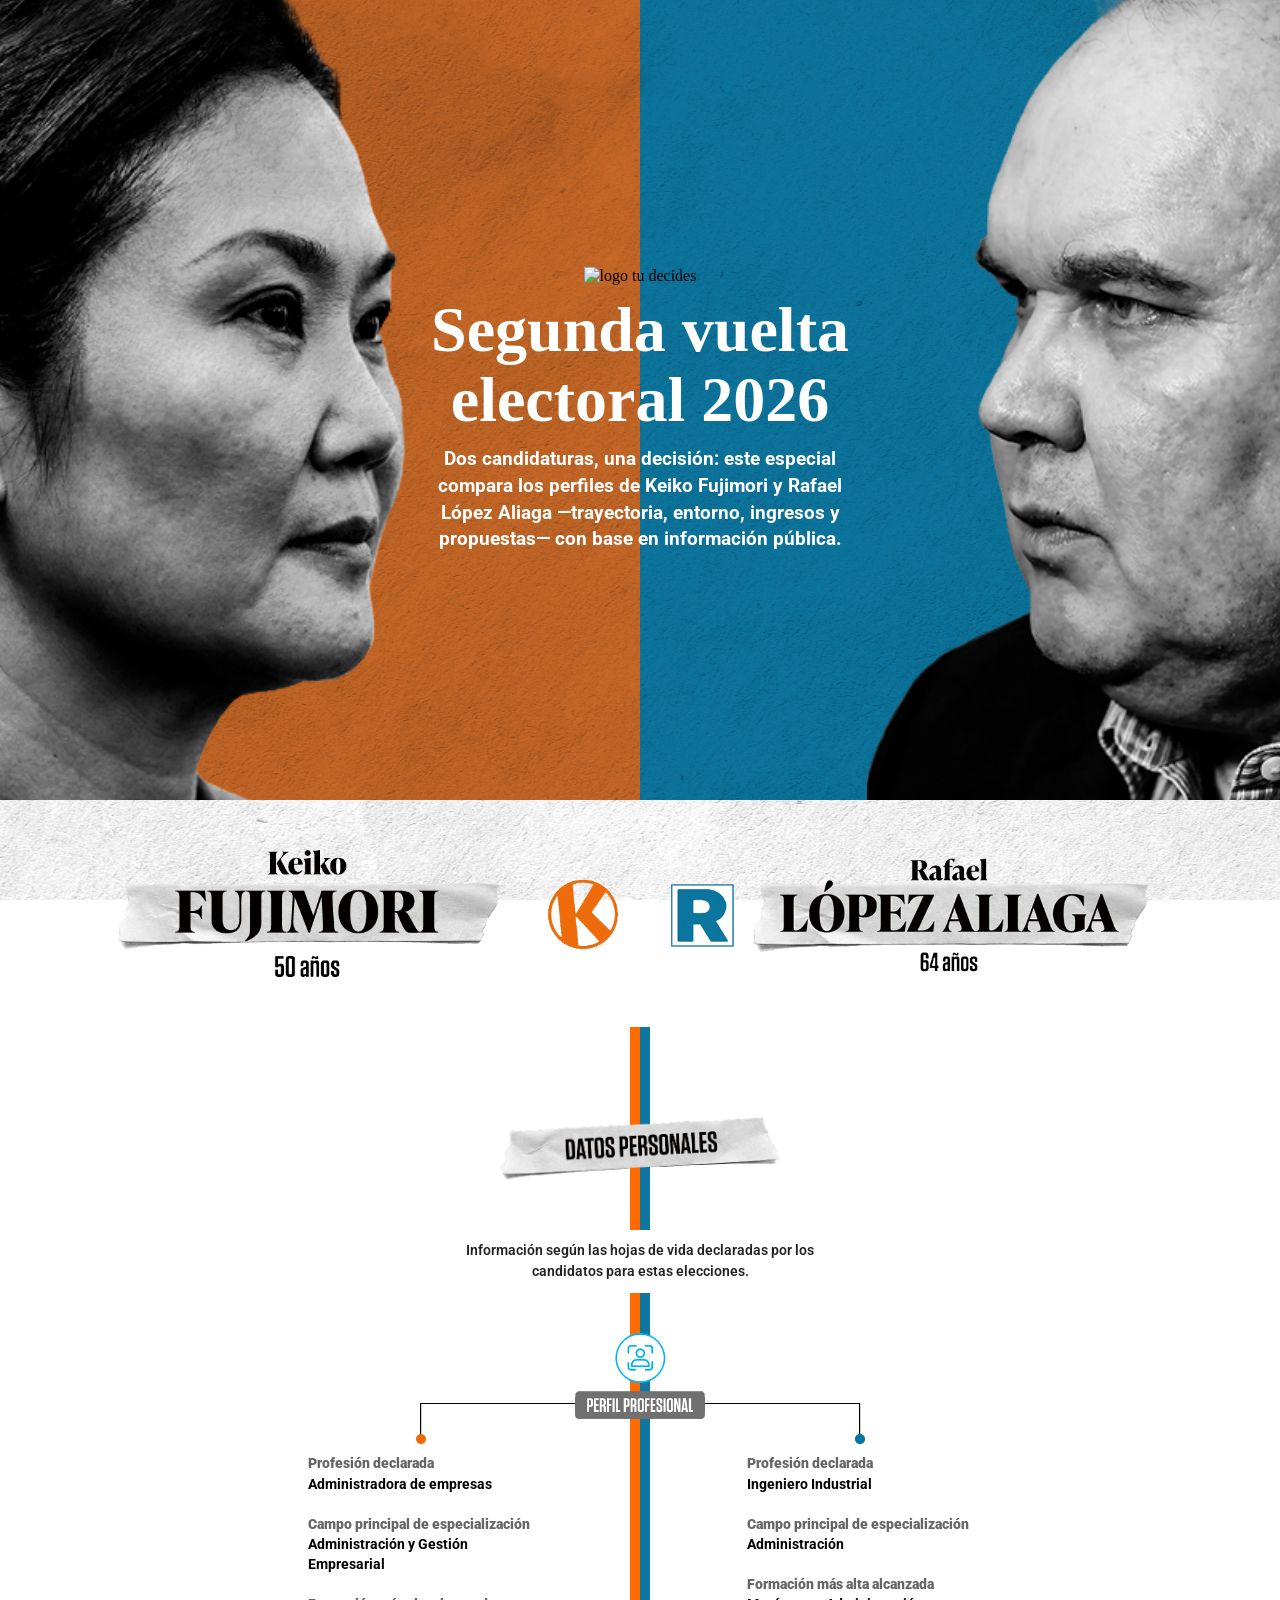
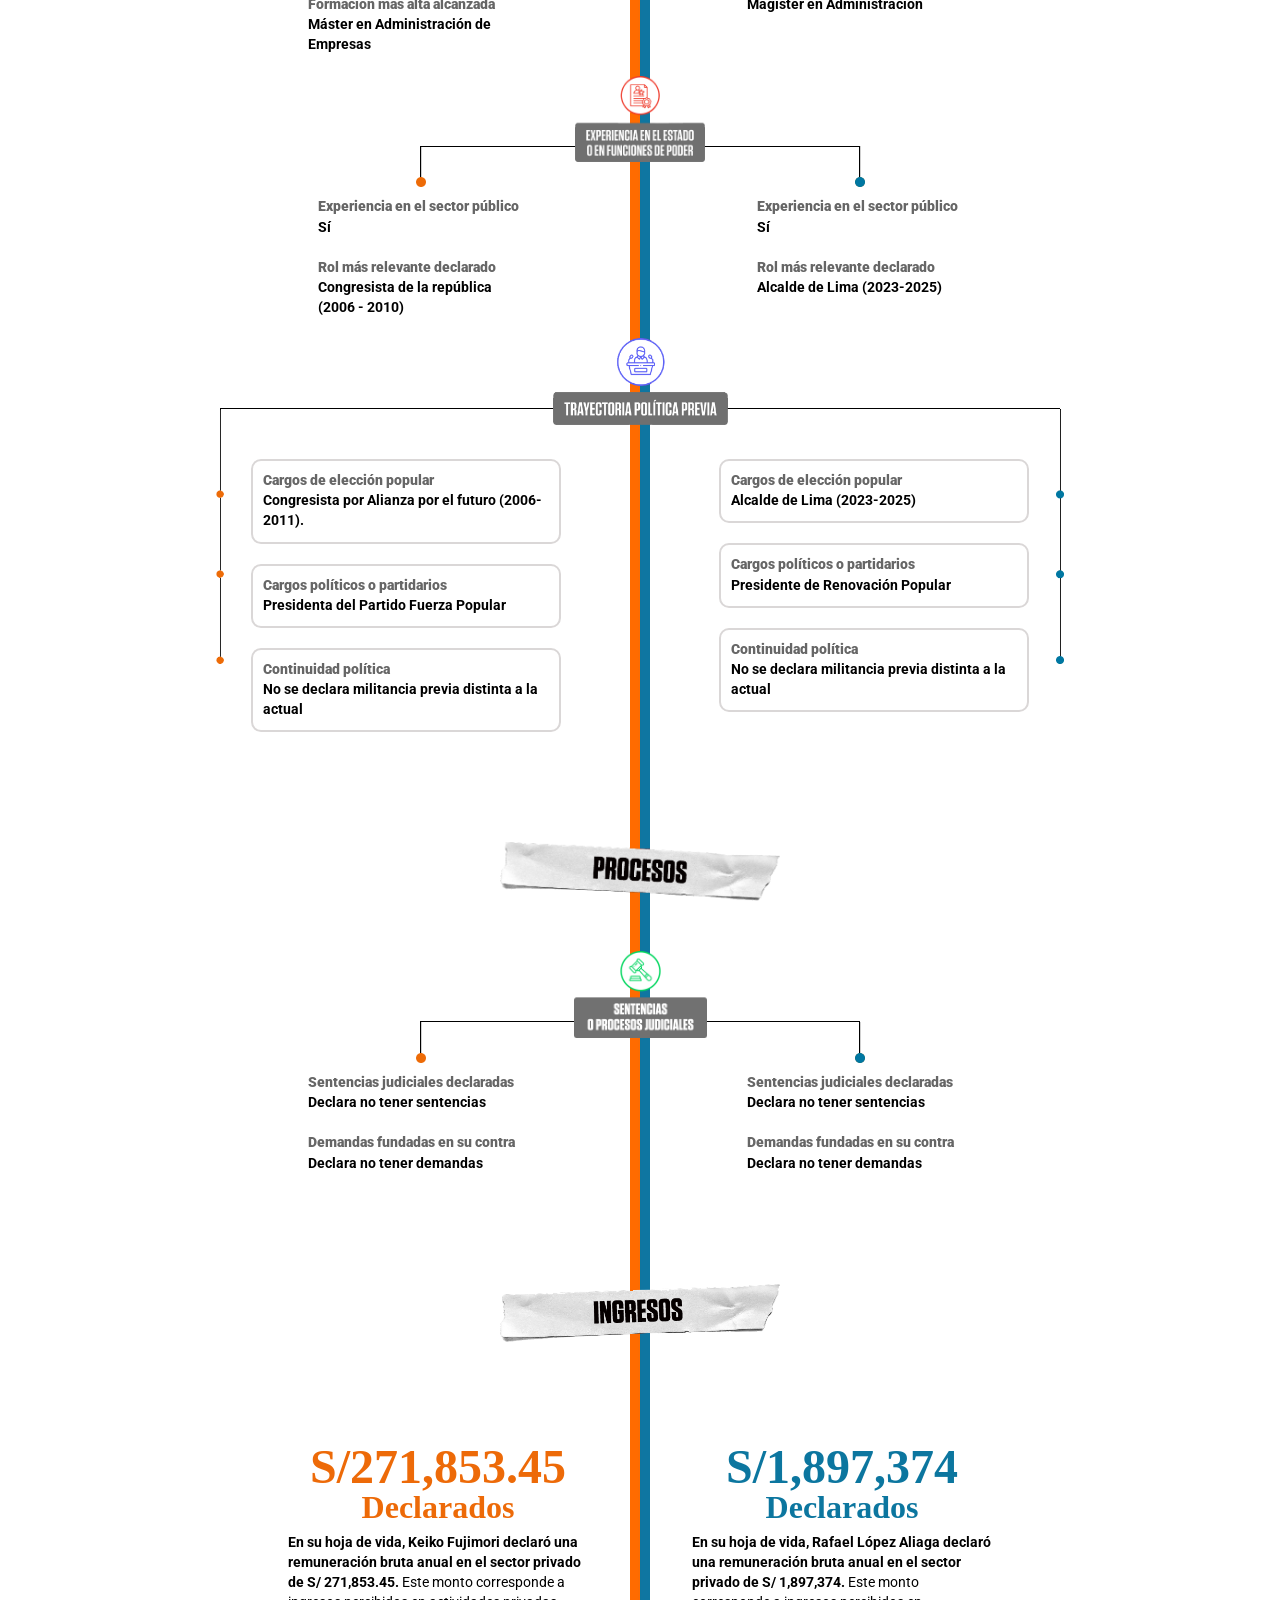
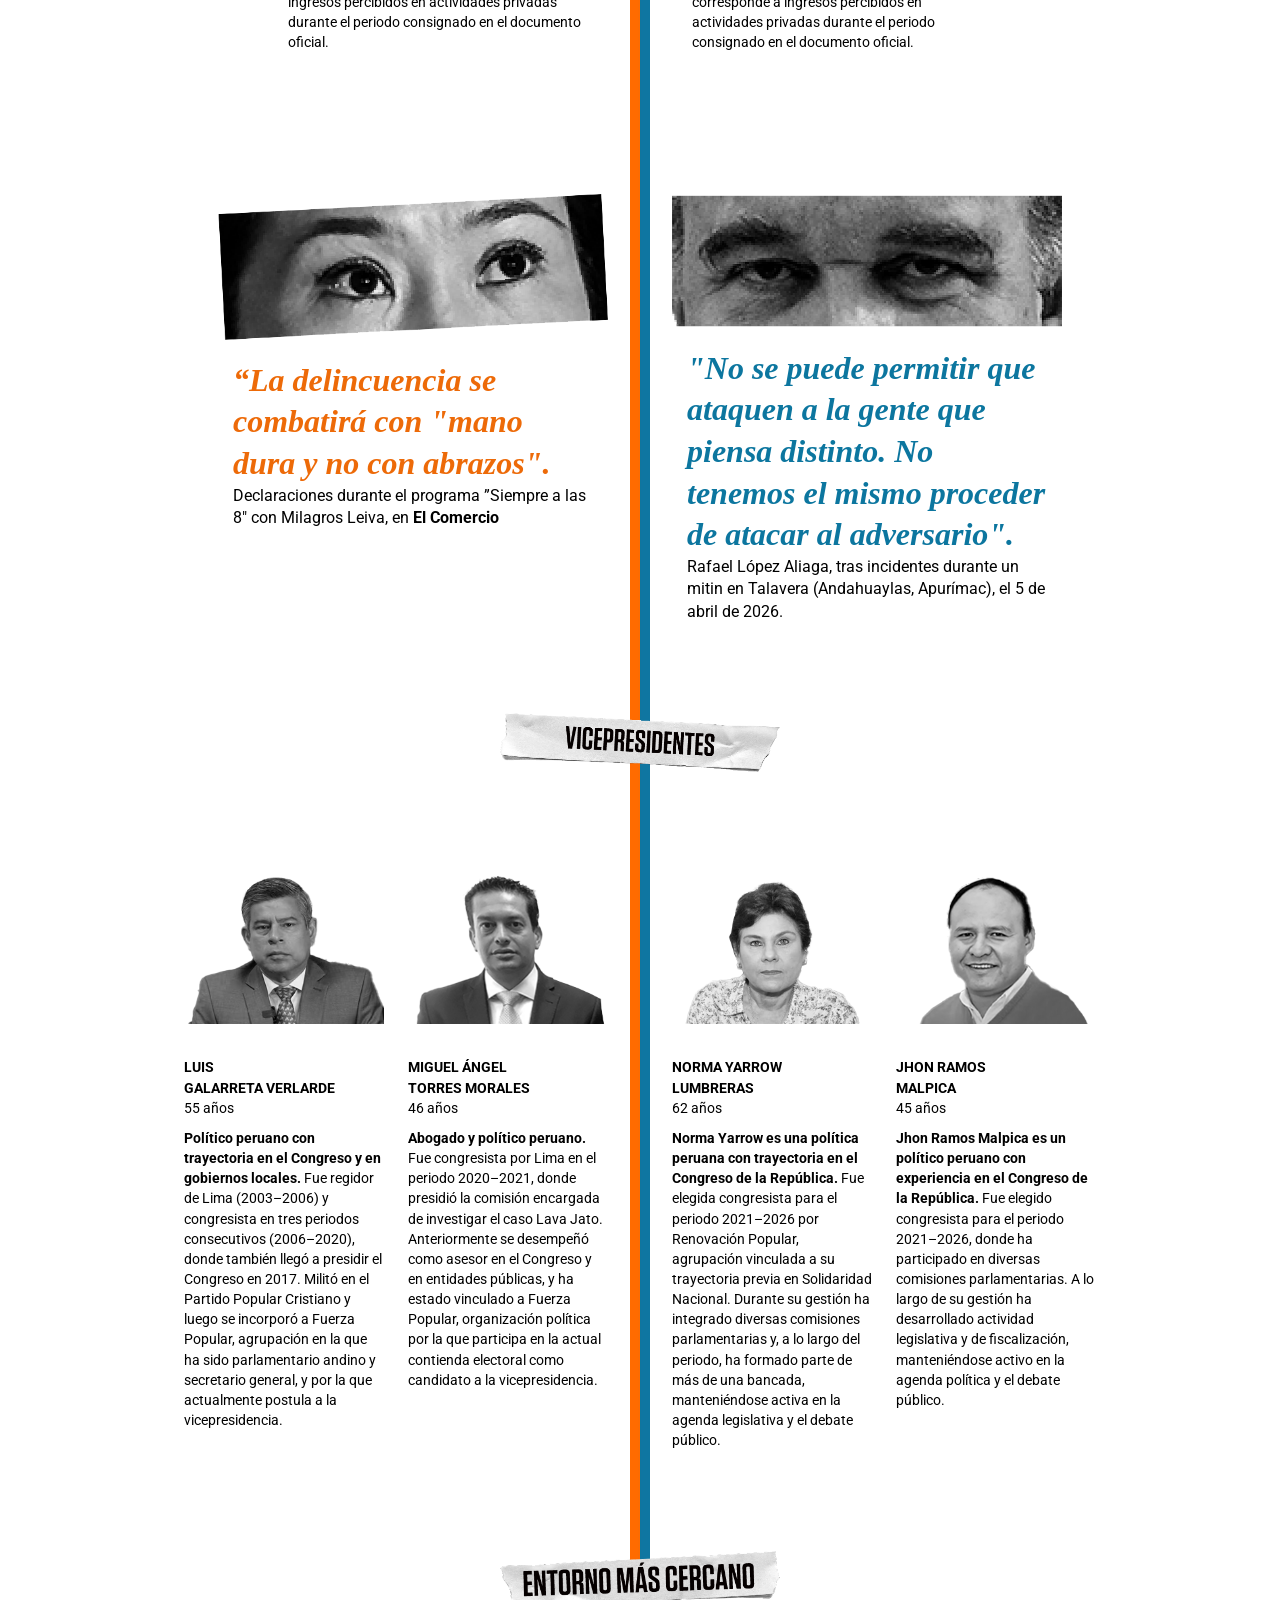
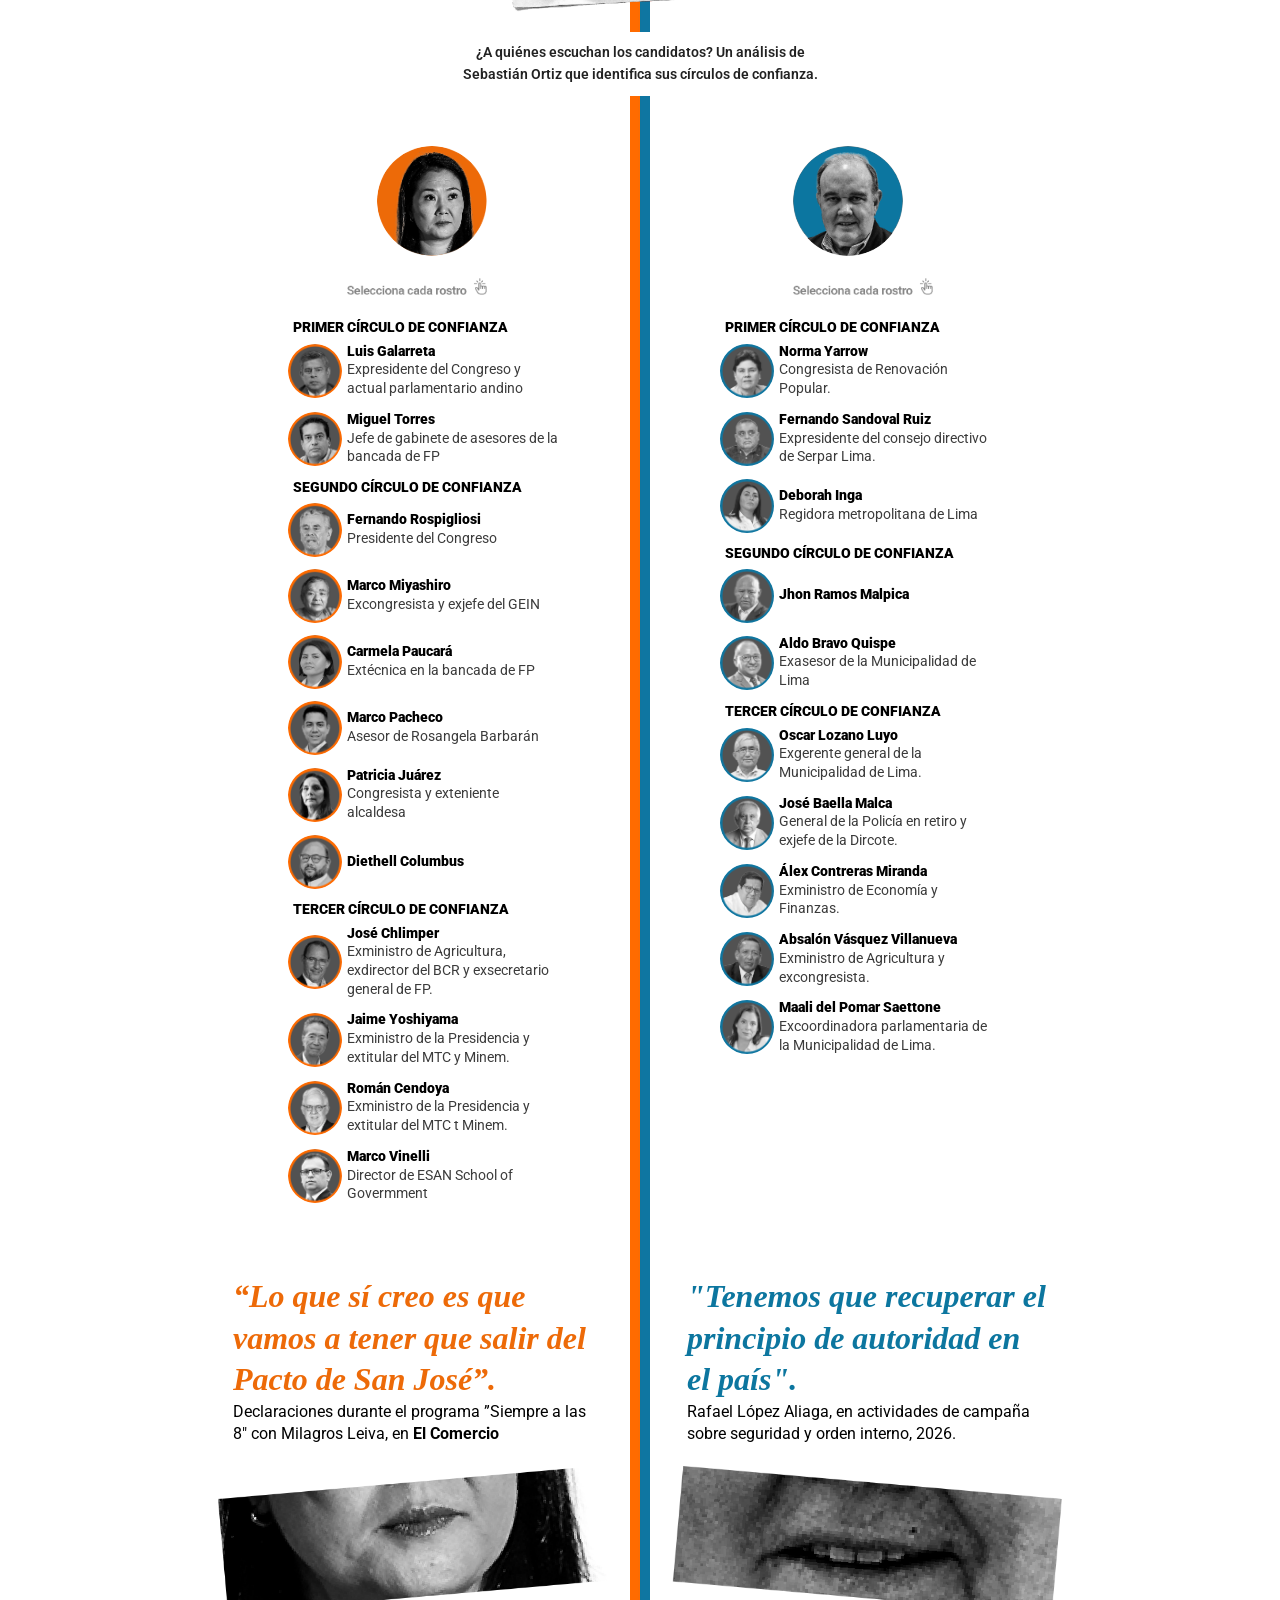
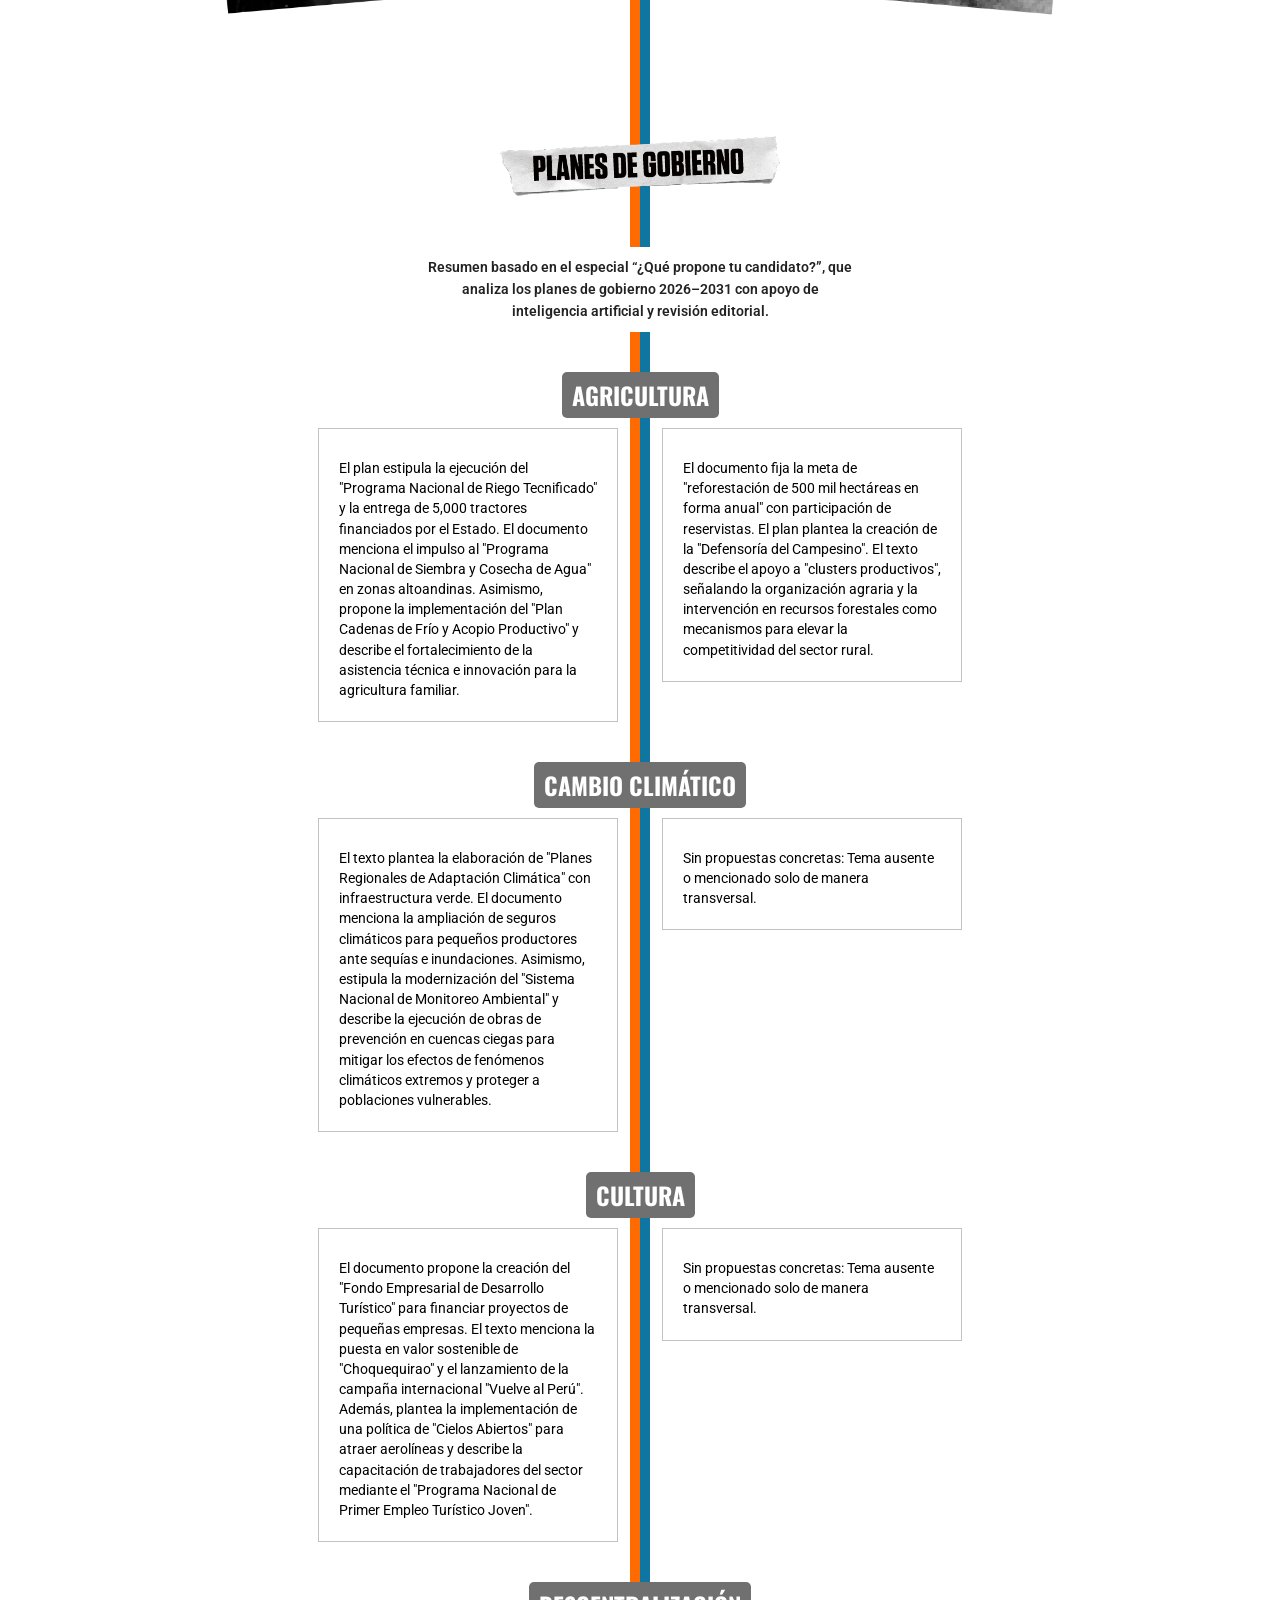
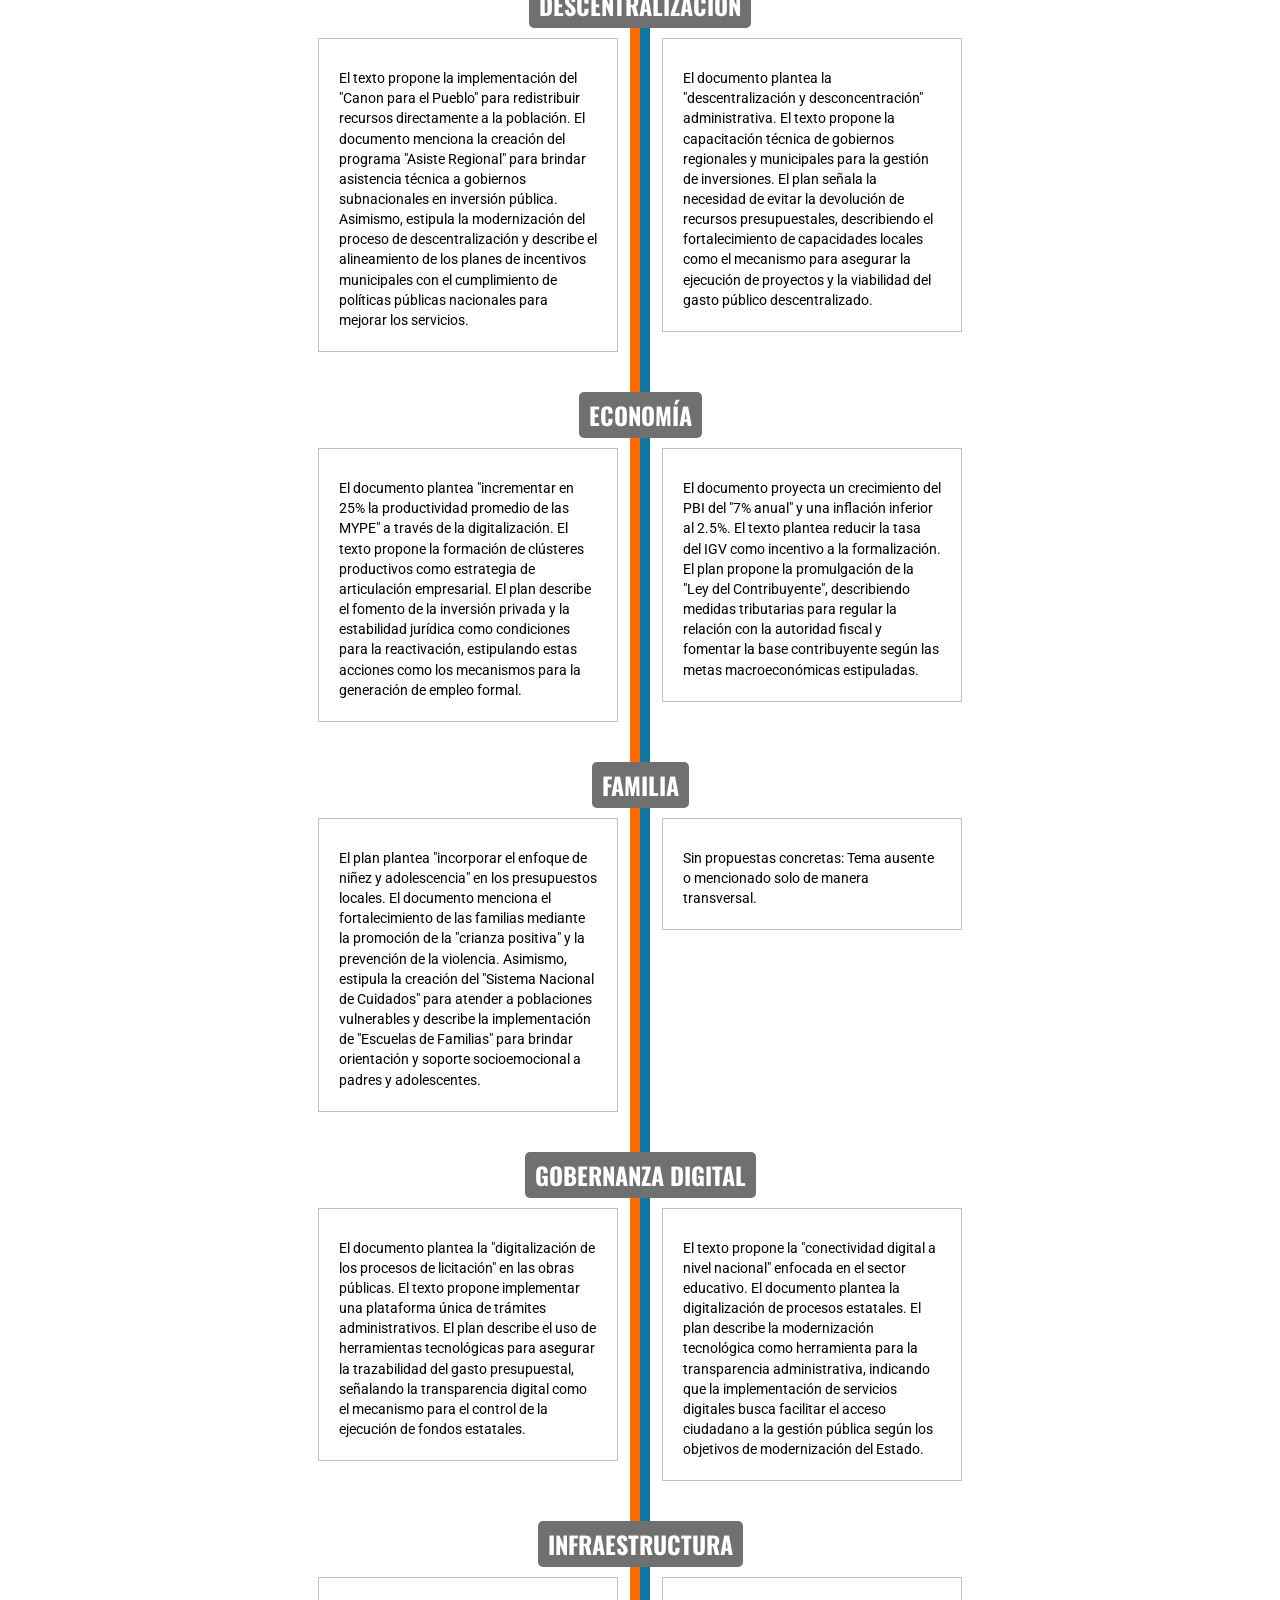
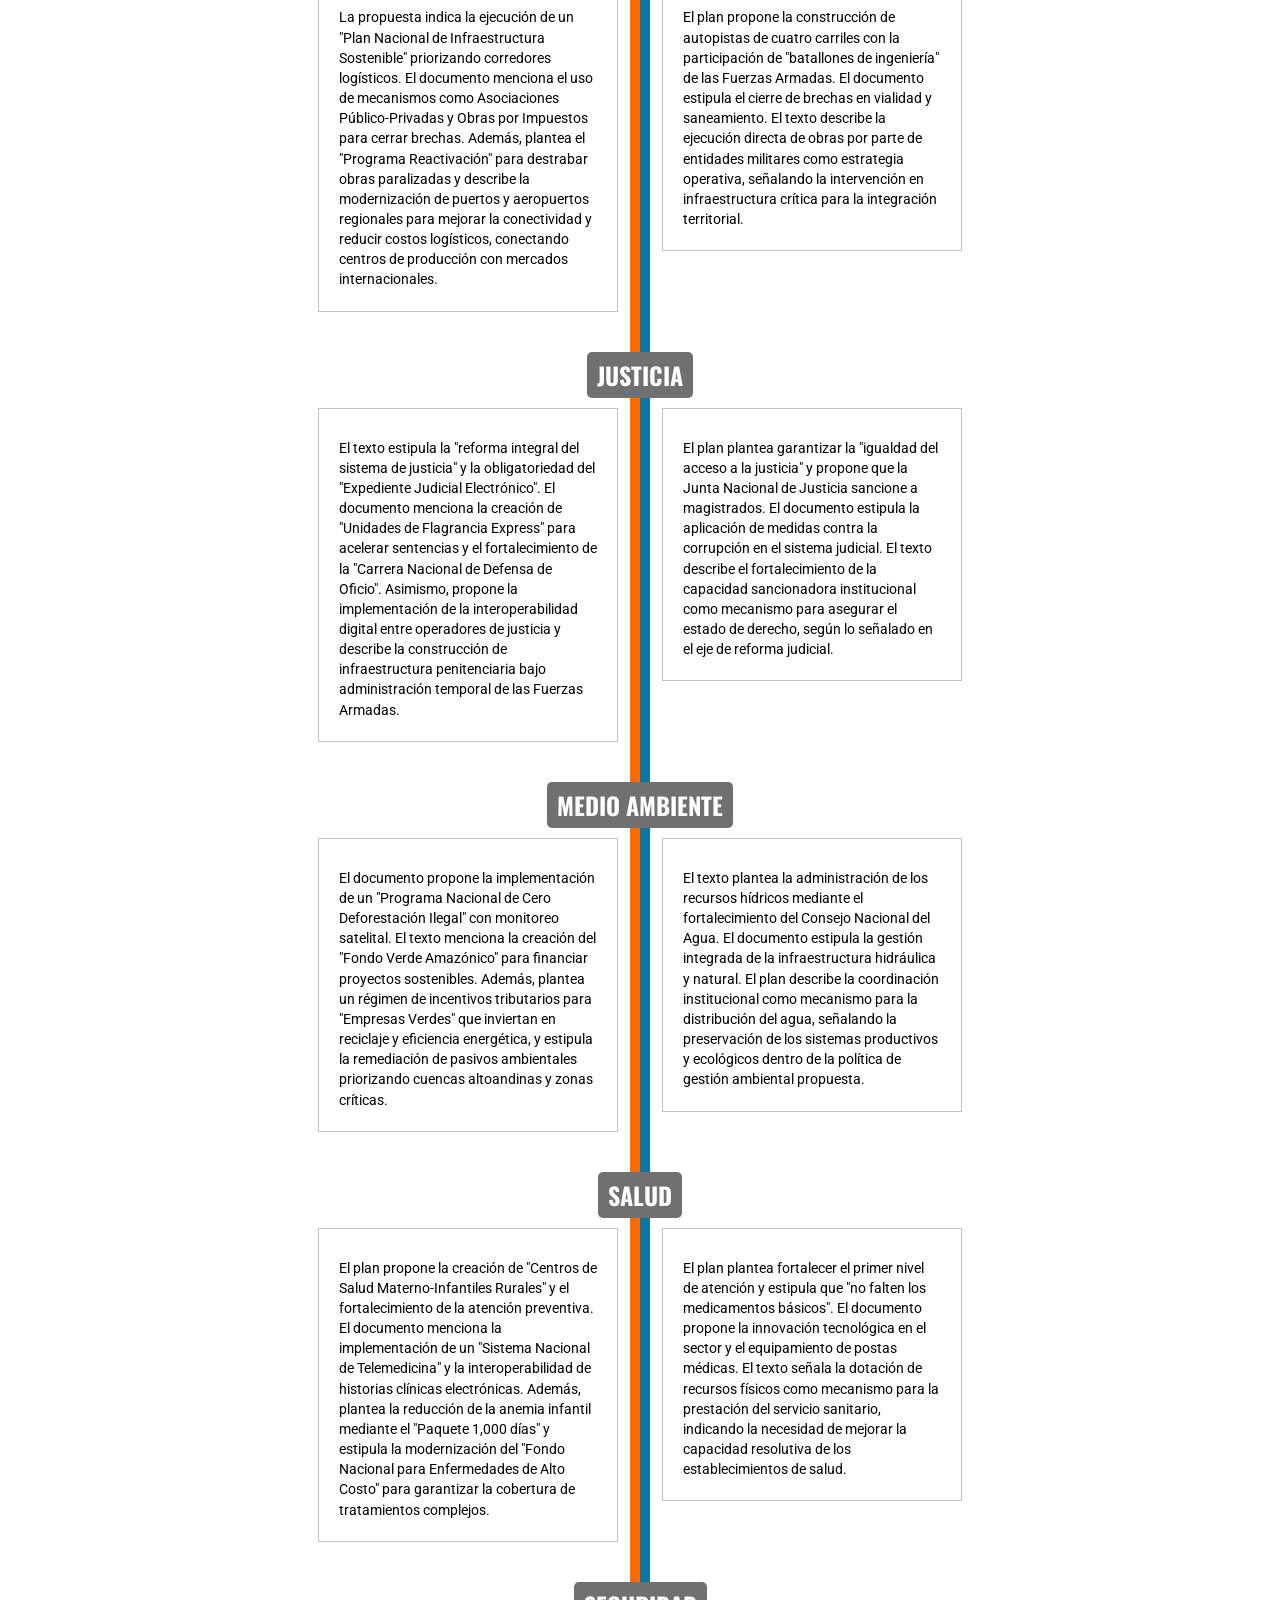
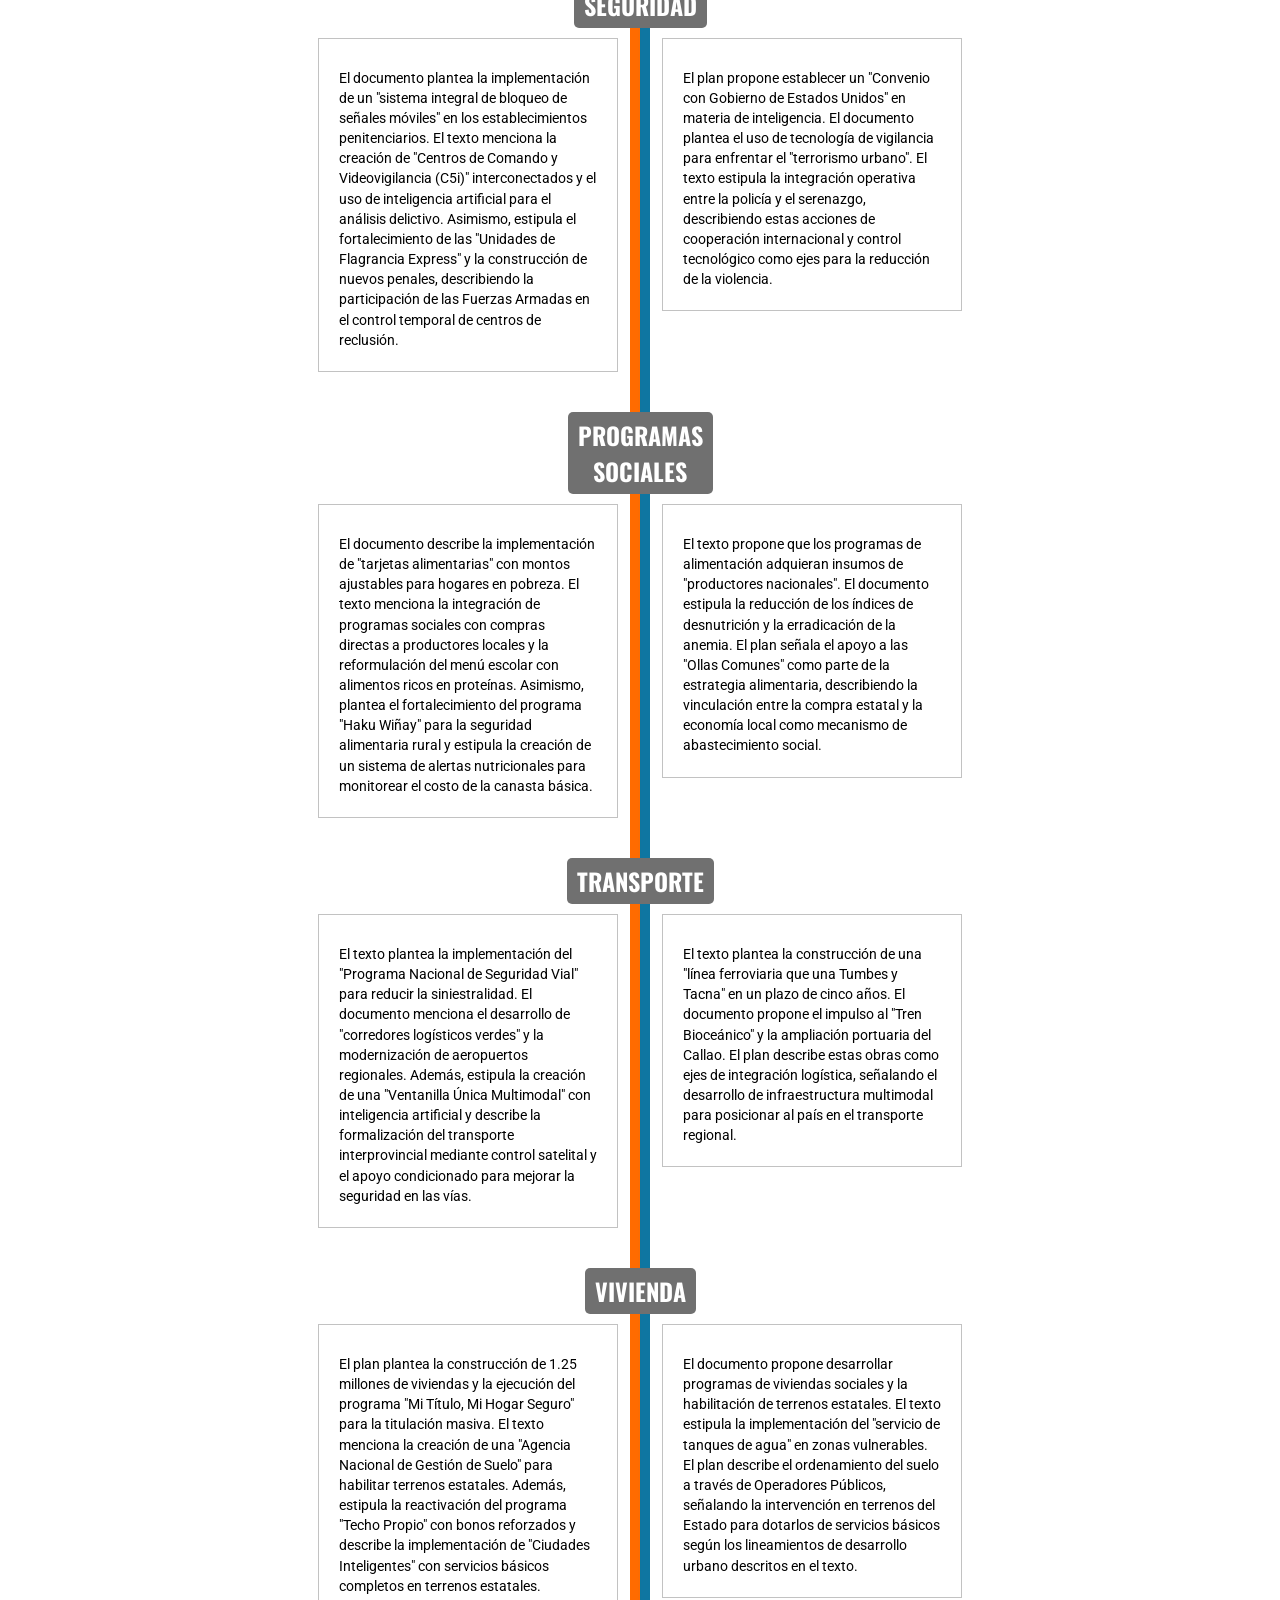
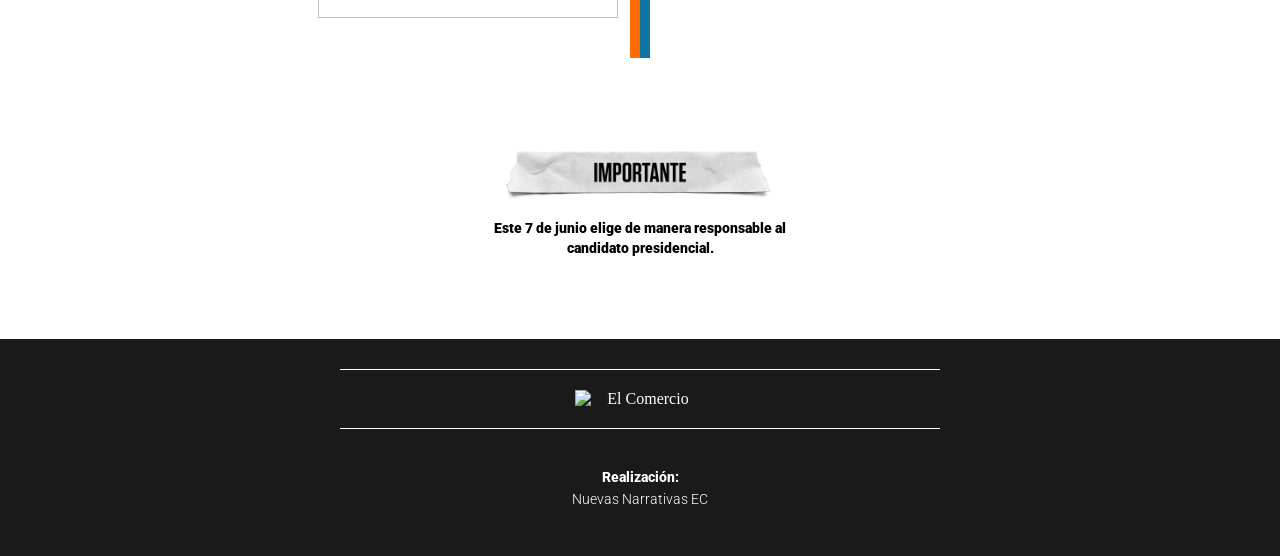
==== commit 486714d5: "update versus" ====
--- a/index.html
+++ b/index.html
@@ -58,6 +58,10 @@
         <div class="bg-timeline"></div>
         <img src="./img/bg-titulo-datos.png" alt="" width="100%" class="bg-titulo">
 
+        <p class="explicacion">
+            Información según las hojas de vida declaradas por los candidatos para estas elecciones.
+        </p>
+
         <div class="box-info-timeline">
             <img src="./img/bg-sub-perfil.png" alt="" width="100%">
             <span class="linea-izq"></span>
@@ -100,22 +104,22 @@
             <span class="linea-der"></span>
             <div class="box-info-izq">
                 <img src="./img/bg-linea-dato.png" alt="" width="100%" class="bg-linea-dato">
-                <p>
+                <p class="margin-2">
                     <span>Experiencia en el sector público</span>
                     <strong>Sí</strong>
                 </p>
-                <p>
+                <p class="margin-2">
                     <span>Rol más relevante declarado</span>
                     <strong>Congresista de la república (2006 - 2010)</strong>
                 </p>
             </div>
             <div class="box-info-der">
                 <img src="./img/bg-linea-dato-rla.png" alt="" width="100%" class="bg-linea-dato">
-                <p>
+                <p class="margin-2">
                     <span>Experiencia en el sector público</span>
                     <strong>Sí</strong>
                 </p>
-                <p>
+                <p class="margin-2">
                     <span>Rol más relevante declarado</span>
                     <strong>Alcalde de Lima (2023-2025)</strong>
                 </p>
@@ -164,22 +168,22 @@
             <span class="linea-der"></span>
             <div class="box-info-izq">
                 <img src="./img/bg-linea-dato.png" alt="" width="100%" class="bg-linea-dato">               
-                <p>
+                <p class="margin">
                     <span>Sentencias judiciales declaradas</span>
                     <strong>Declara no tener sentencias</strong>
                 </p>
-                <p>
+                <p class="margin">
                     <span>Demandas fundadas en su contra</span>
                     <strong>Declara no tener demandas</strong>
                 </p>
             </div>
             <div class="box-info-der">
                 <img src="./img/bg-linea-dato-rla.png" alt="" width="100%" class="bg-linea-dato">
-                <p>
+                <p class="margin">
                     <span>Sentencias judiciales declaradas</span>
                     <strong>Declara no tener sentencias</strong>
                 </p>
-                <p>
+                <p class="margin">
                     <span>Demandas fundadas en su contra</span>
                     <strong>Declara no tener demandas</strong>
                 </p>
@@ -281,8 +285,8 @@
 
         <img src="./img/bg-titulo-entorno.png" alt="" width="100%" class="bg-titulo" style="padding-bottom: 20px;">
 
-        <p class="bajada-entorno">
-            Además de sus vicepresidentes, que constituyen el primer círculo de confianza, el segundo círculo está integrado por:
+        <p class="explicacion">
+            ¿A quiénes escuchan los candidatos? Un análisis de Sebastián Ortiz que identifica sus círculos de confianza.
         </p>
         <div class="box-main-indicacion">
             <img src="./img/indicacion.png" alt="" width="100%">
@@ -1117,6 +1121,10 @@
         </div>
 
         <img src="./img/bg-titulo-planes.png" alt="" width="100%" class="bg-titulo">
+
+        <p class="explicacion" style="max-width: 450px;">
+            Resumen basado en el especial “¿Qué propone tu candidato?”, que analiza los planes de gobierno 2026–2031 con apoyo de inteligencia artificial y revisión editorial.
+        </p>
         
         <h6>agricultura</h6>
         <div class="box-temas-timeline">
--- a/css/style.css
+++ b/css/style.css
@@ -807,6 +807,9 @@
 p.margin{
     padding: 0 60px;
 }
+p.margin-2{
+    padding: 0 70px;
+}
     
 
 @media (max-width: 640px) {
@@ -1076,7 +1079,8 @@
         padding-left: 10px;
     }
 
-    p.margin{
+    p.margin,
+    p.margin-2{
         padding: 0;
     }
 
@@ -1260,6 +1264,15 @@
     .box-main-indicacion{
         display: none;
     }
+    p.explicacion{
+        background: #fff;
+        color: #222;
+        font: .9rem/1.5 'Roboto', sans-serif;
+        font-weight: 600;
+        margin: 0 auto 40px;
+        max-width: 400px;
+        padding: 10px;
+    }
 
 @media (max-width: 1280px) {
     .bg-keiko-portada {
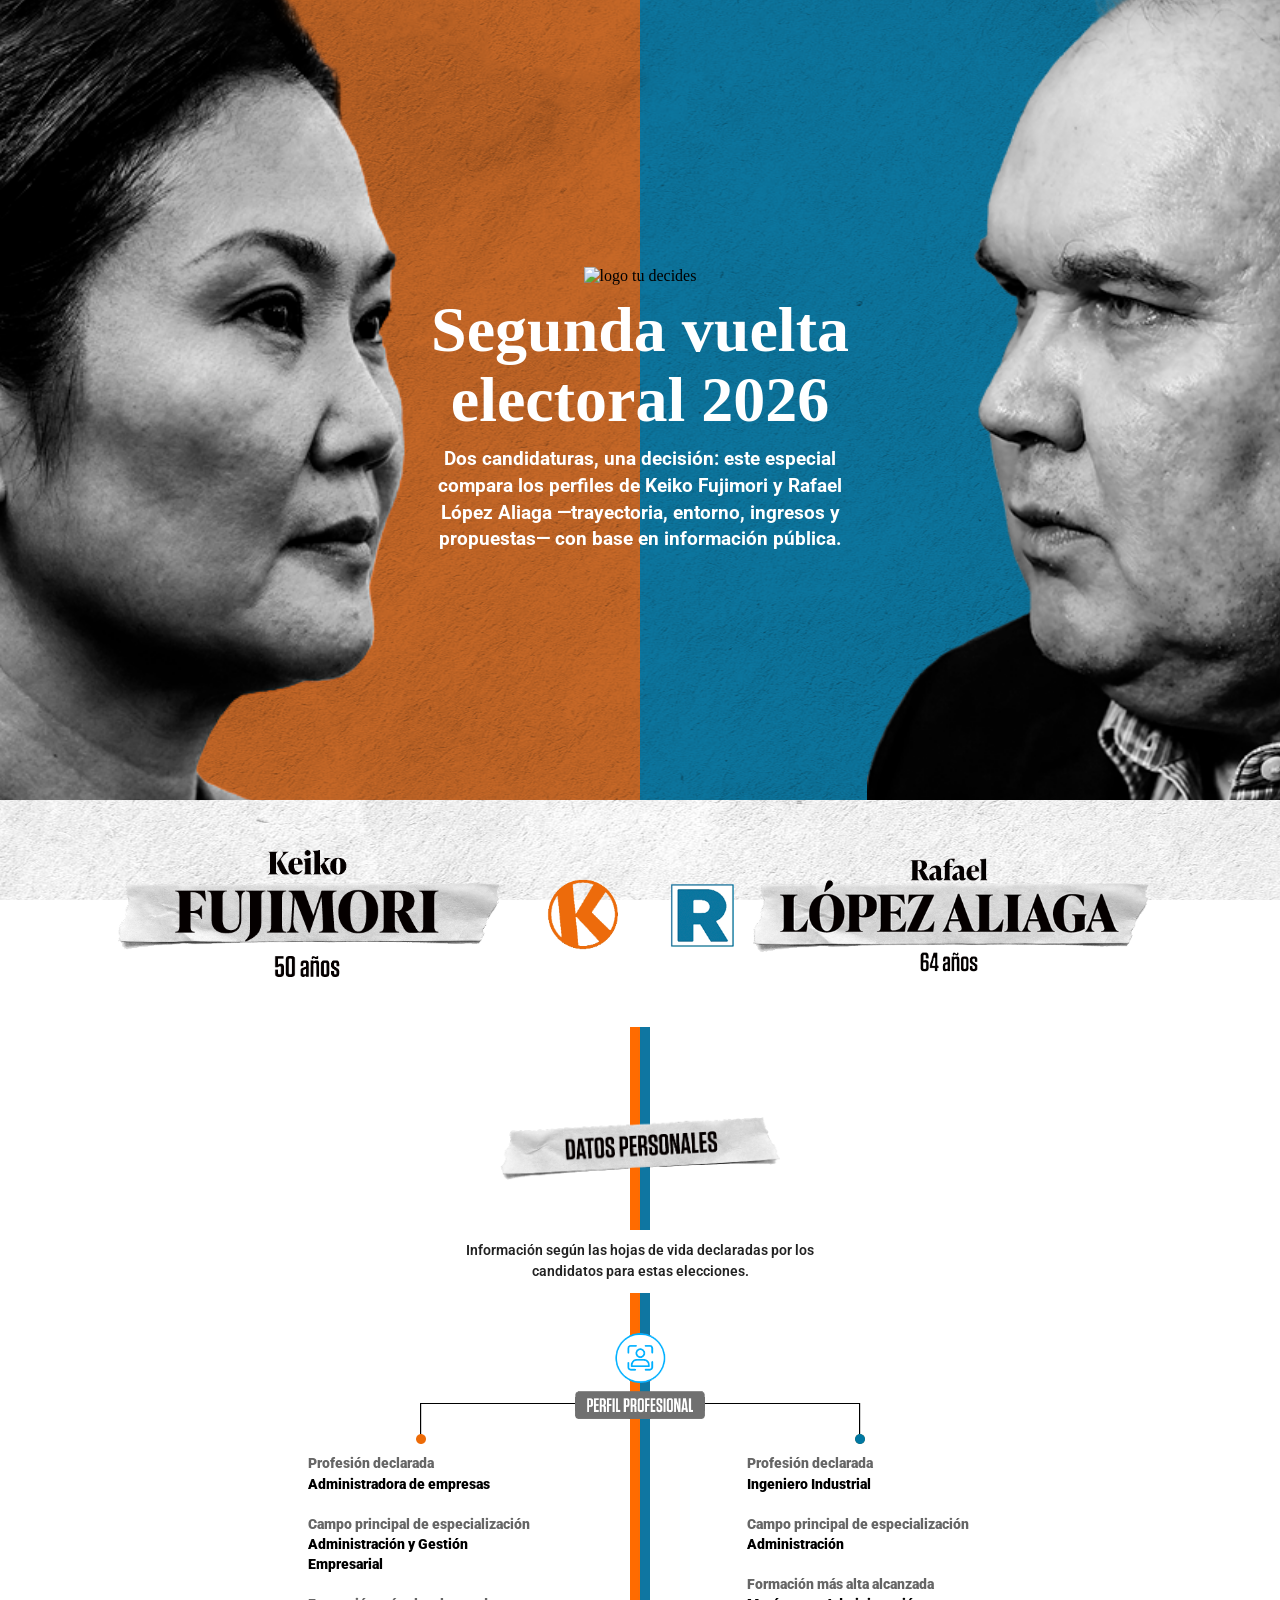
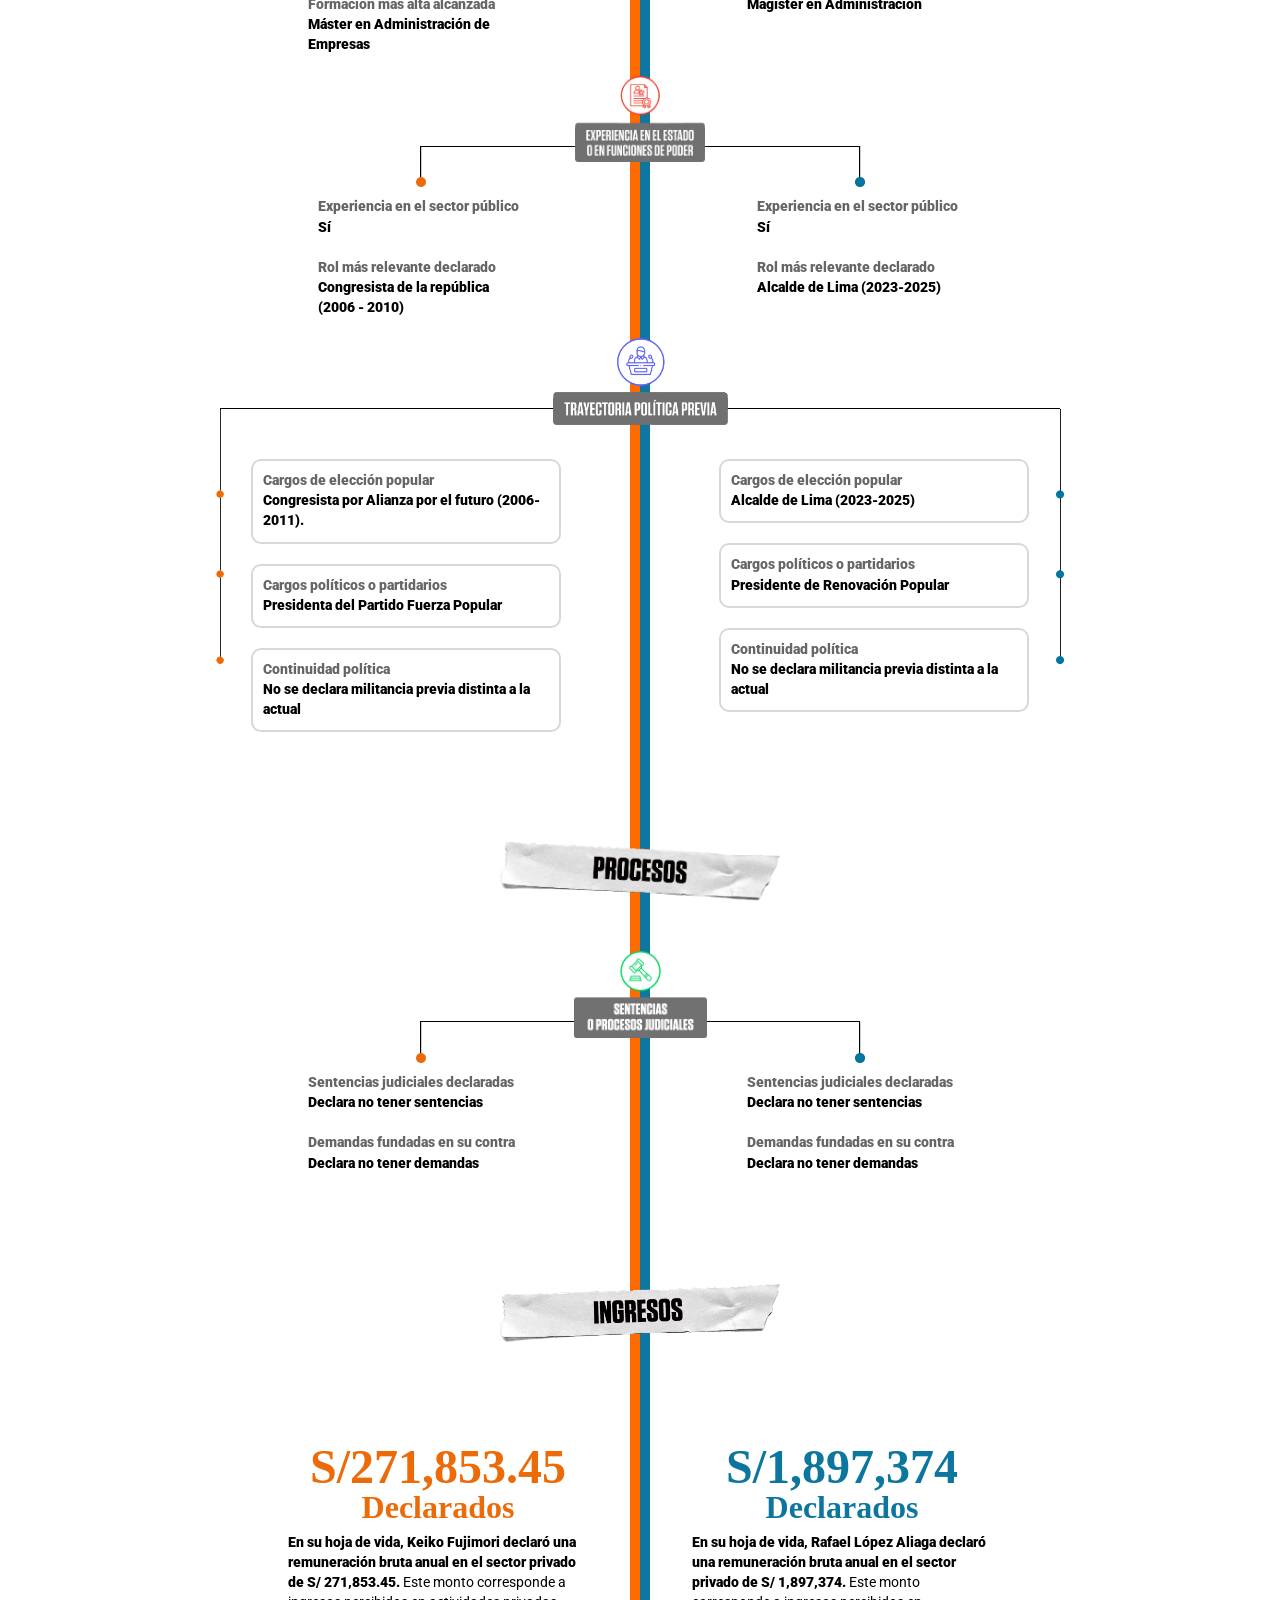
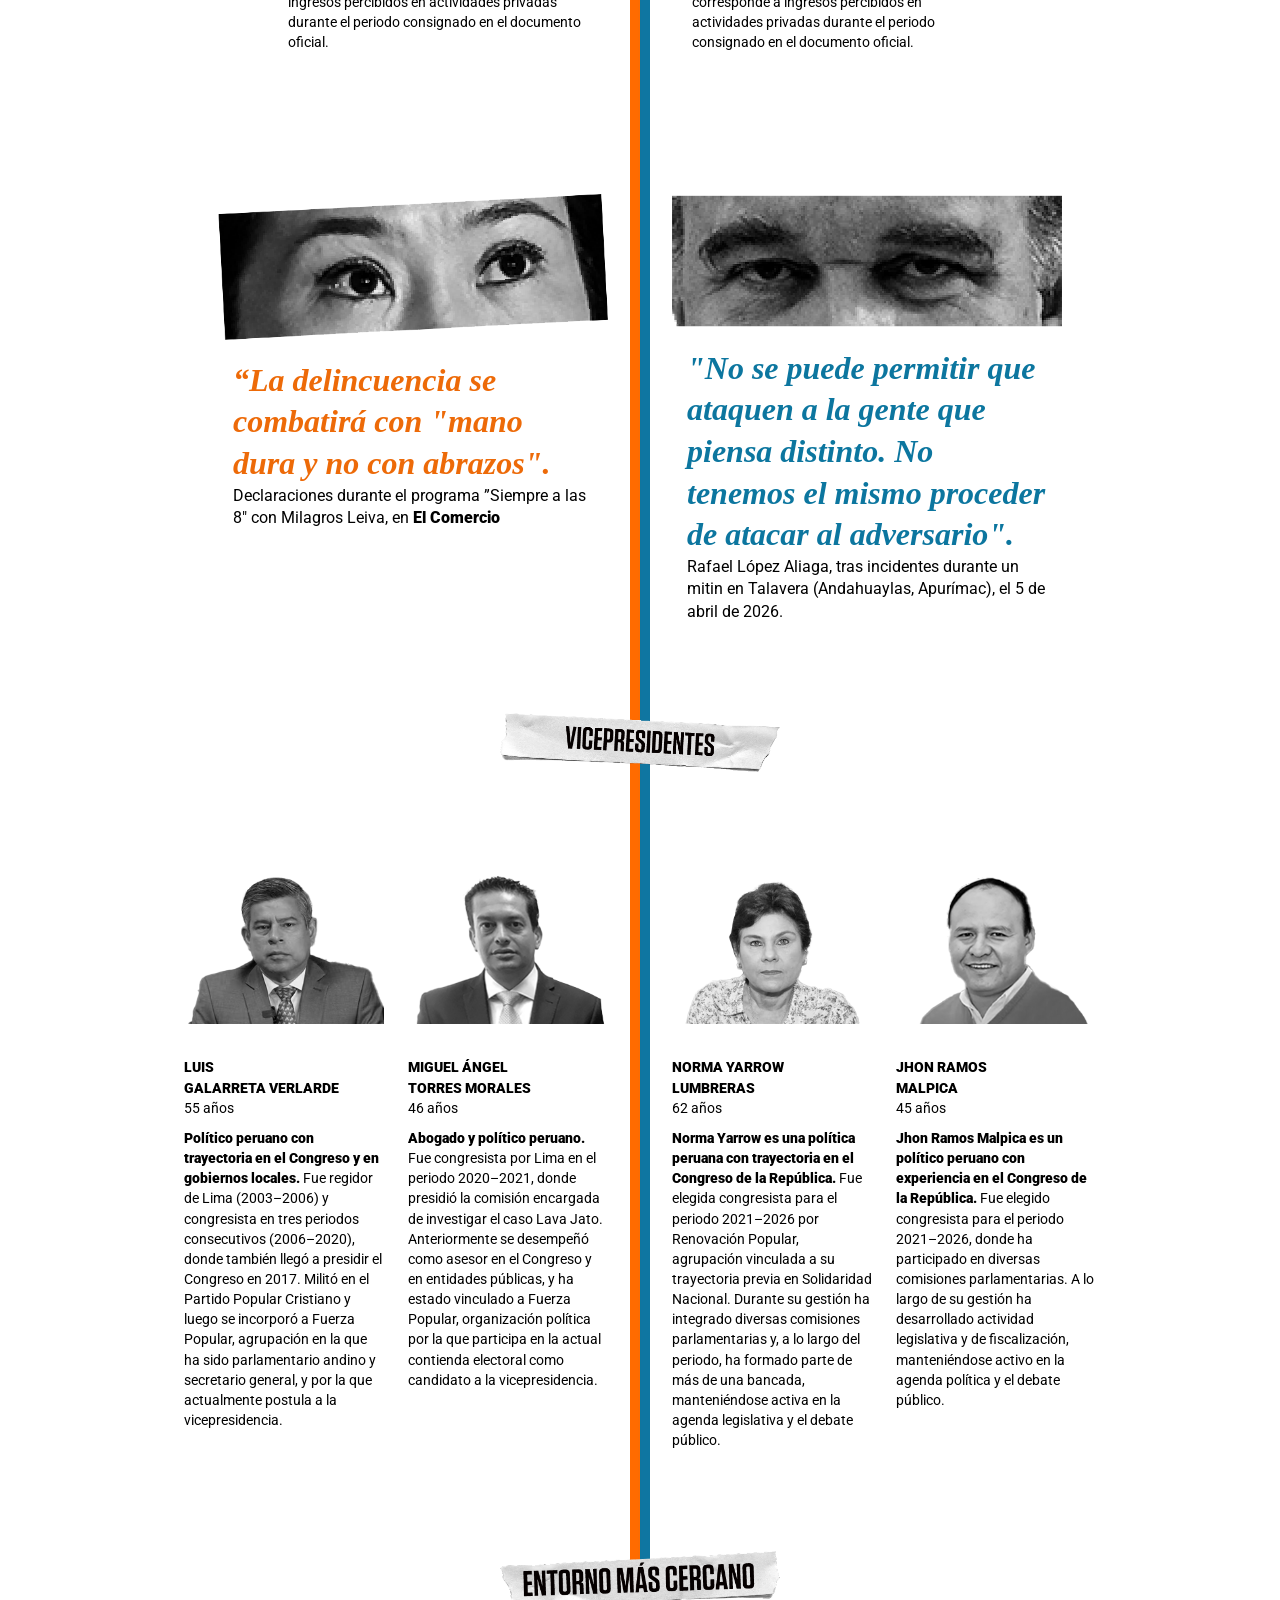
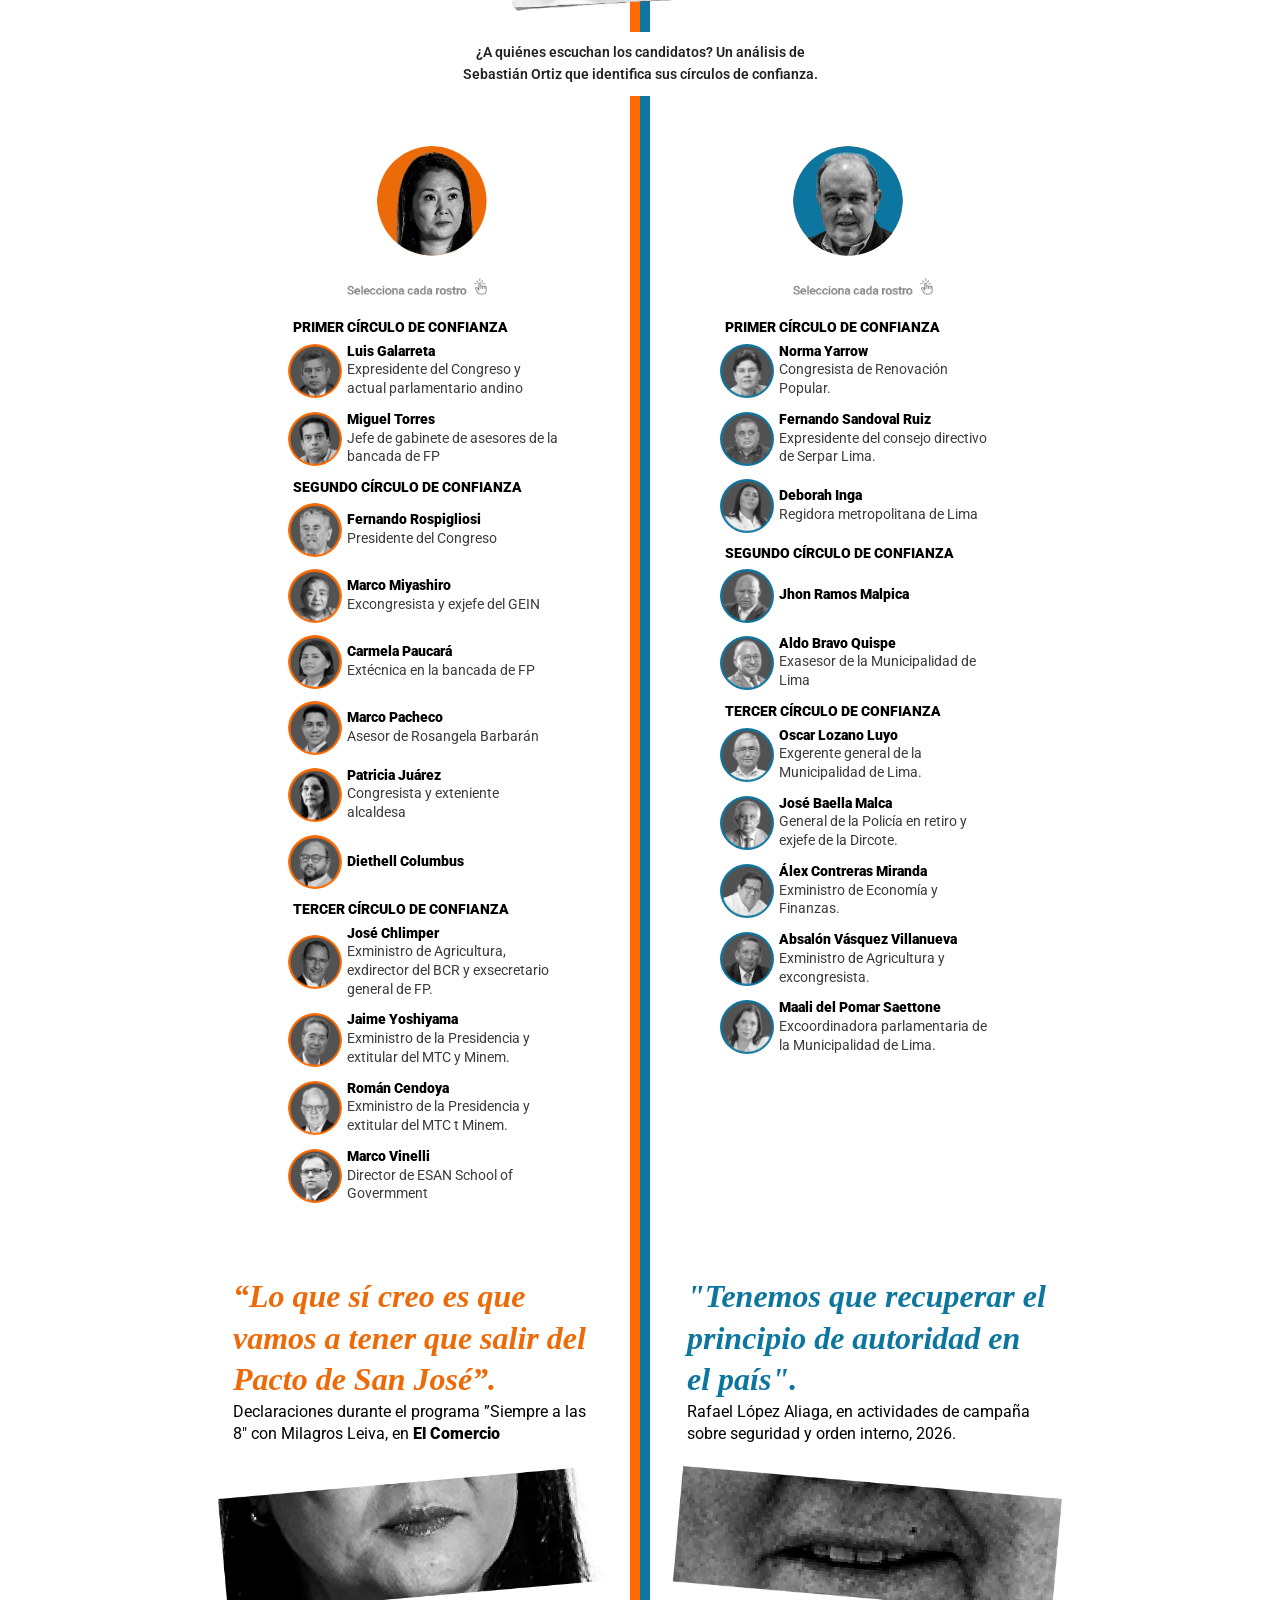
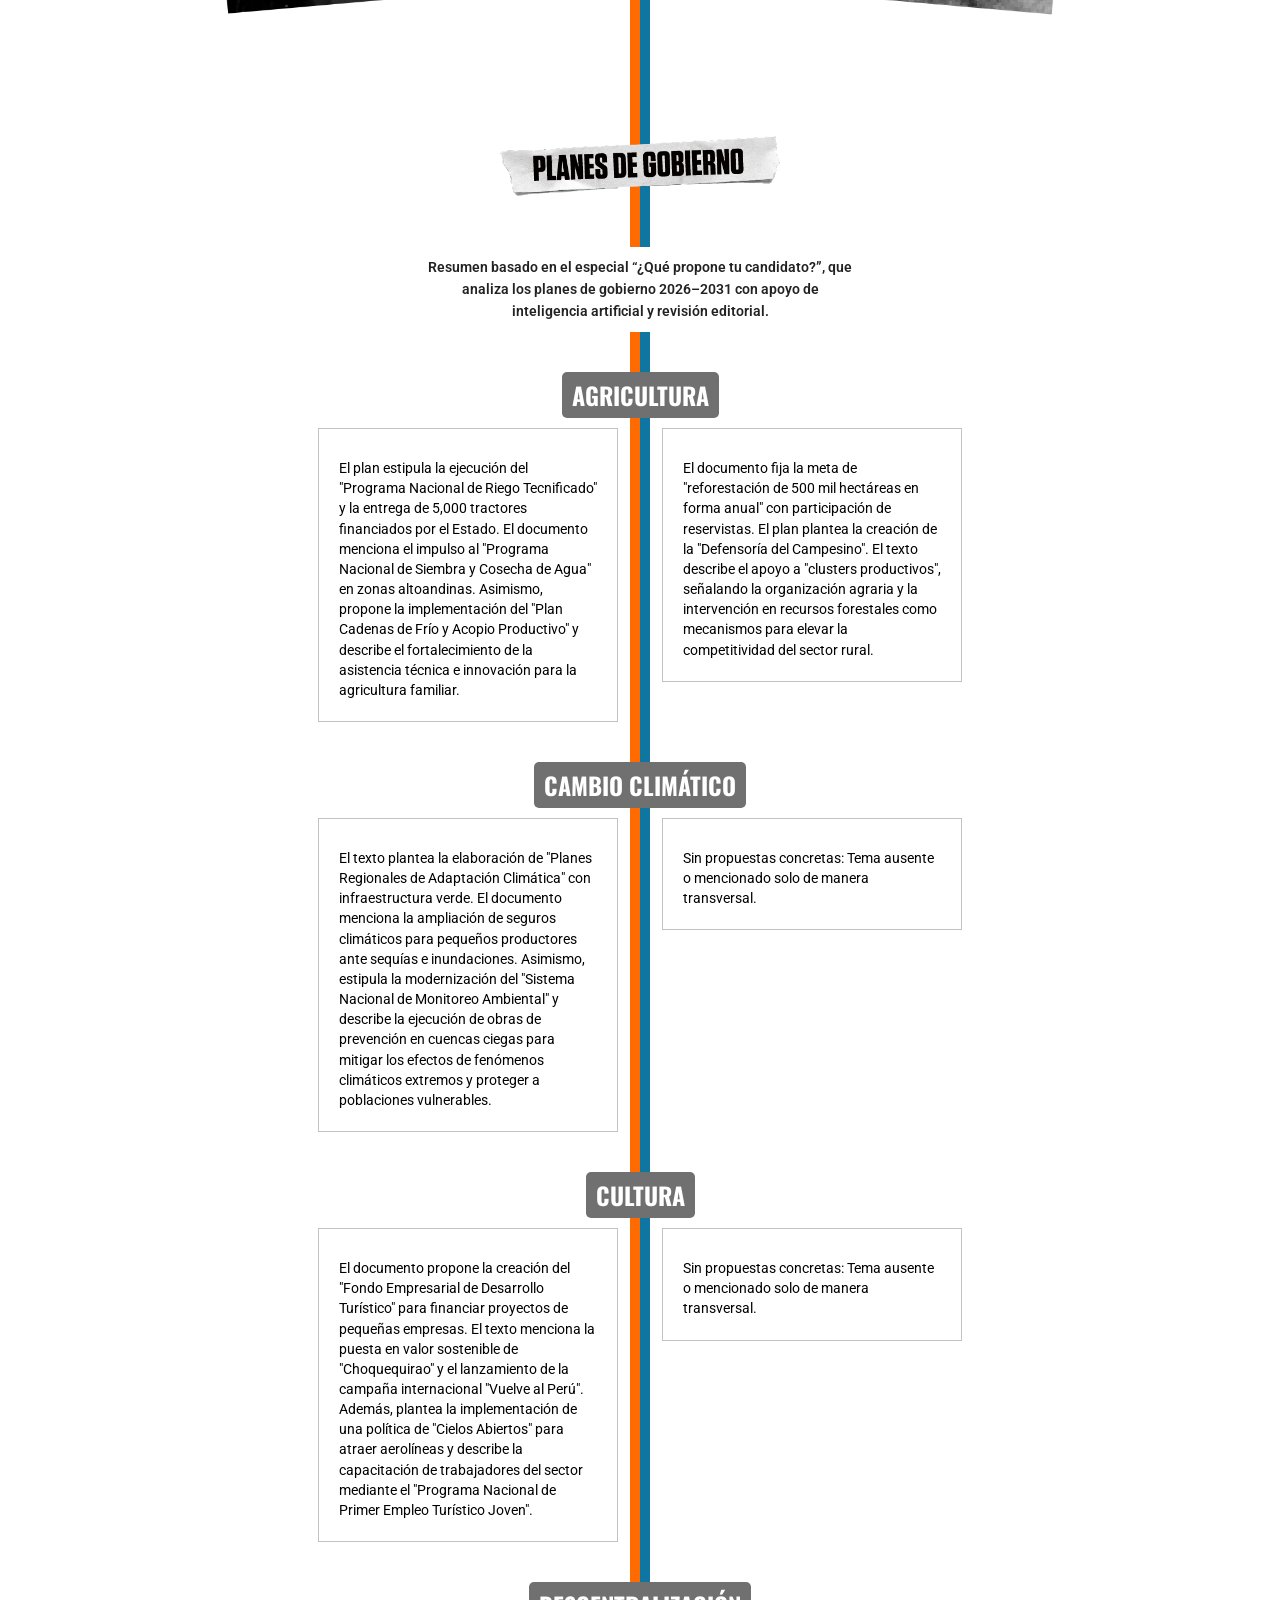
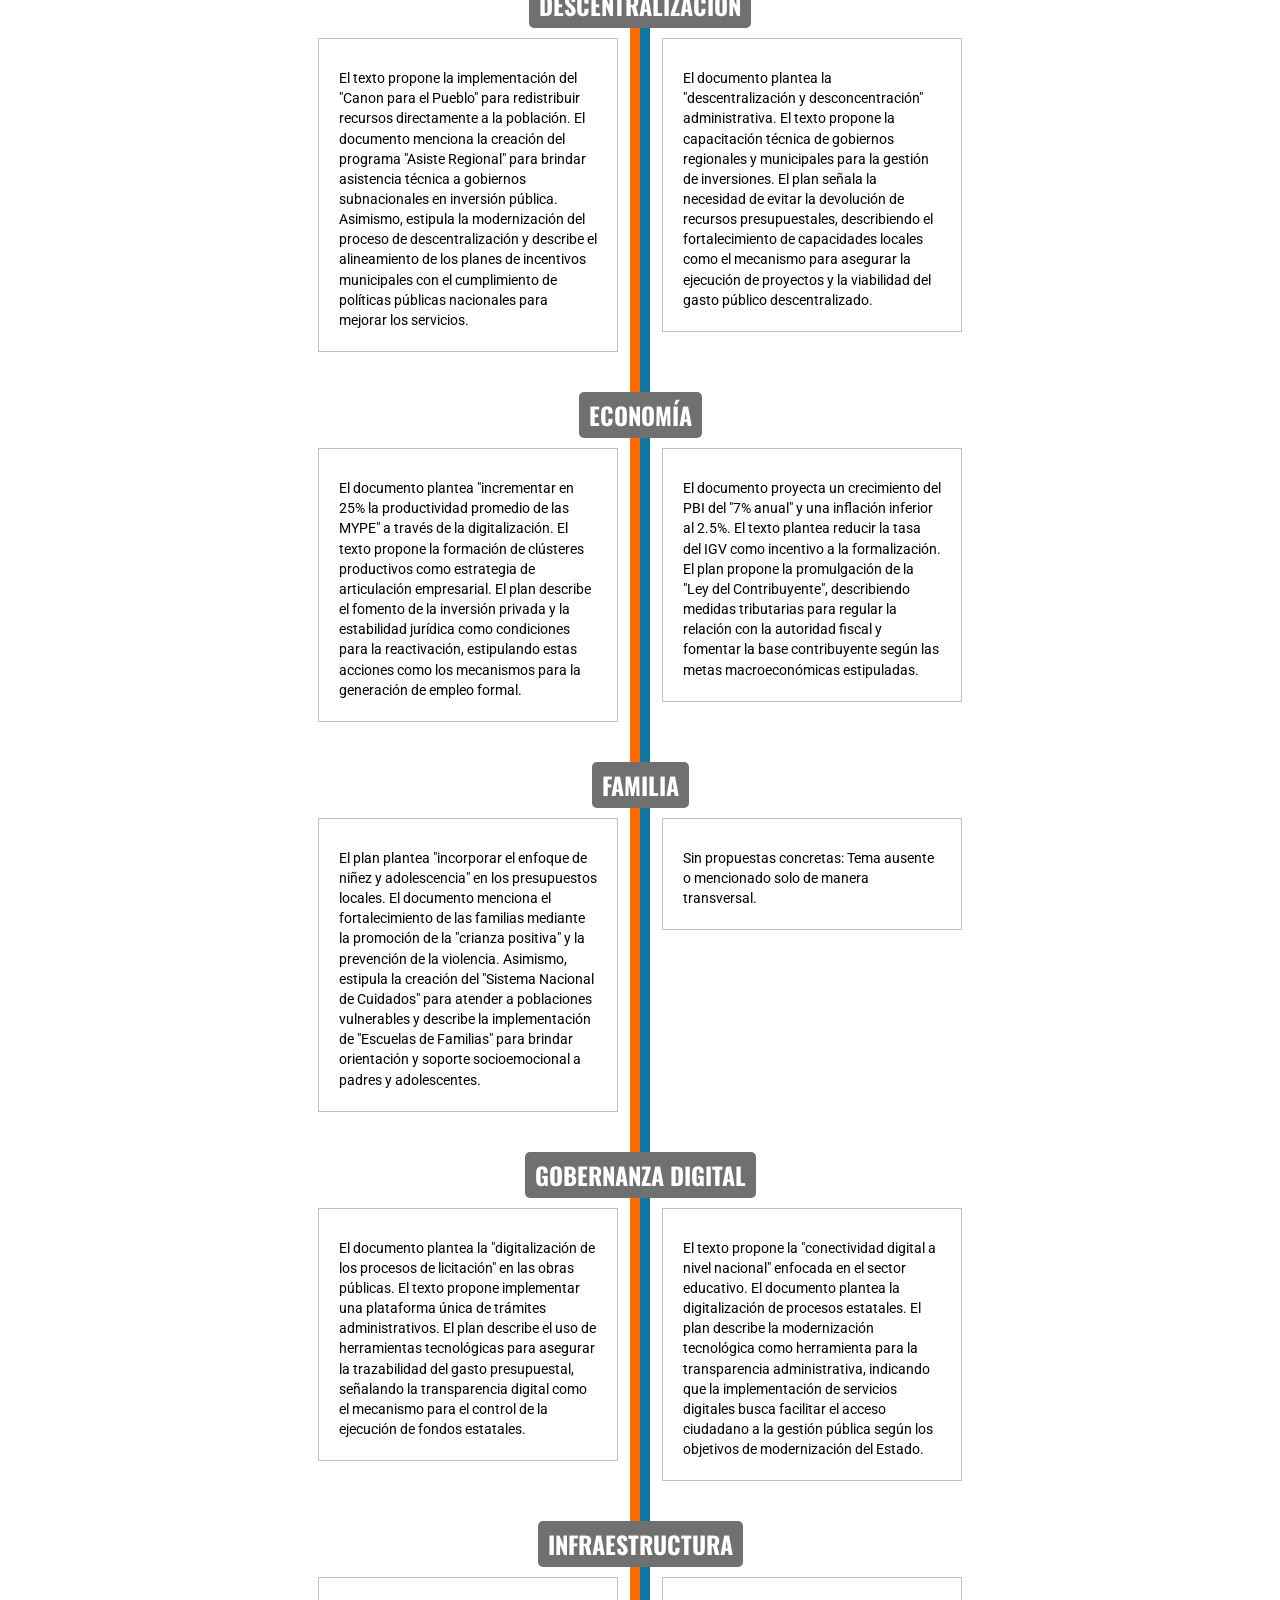
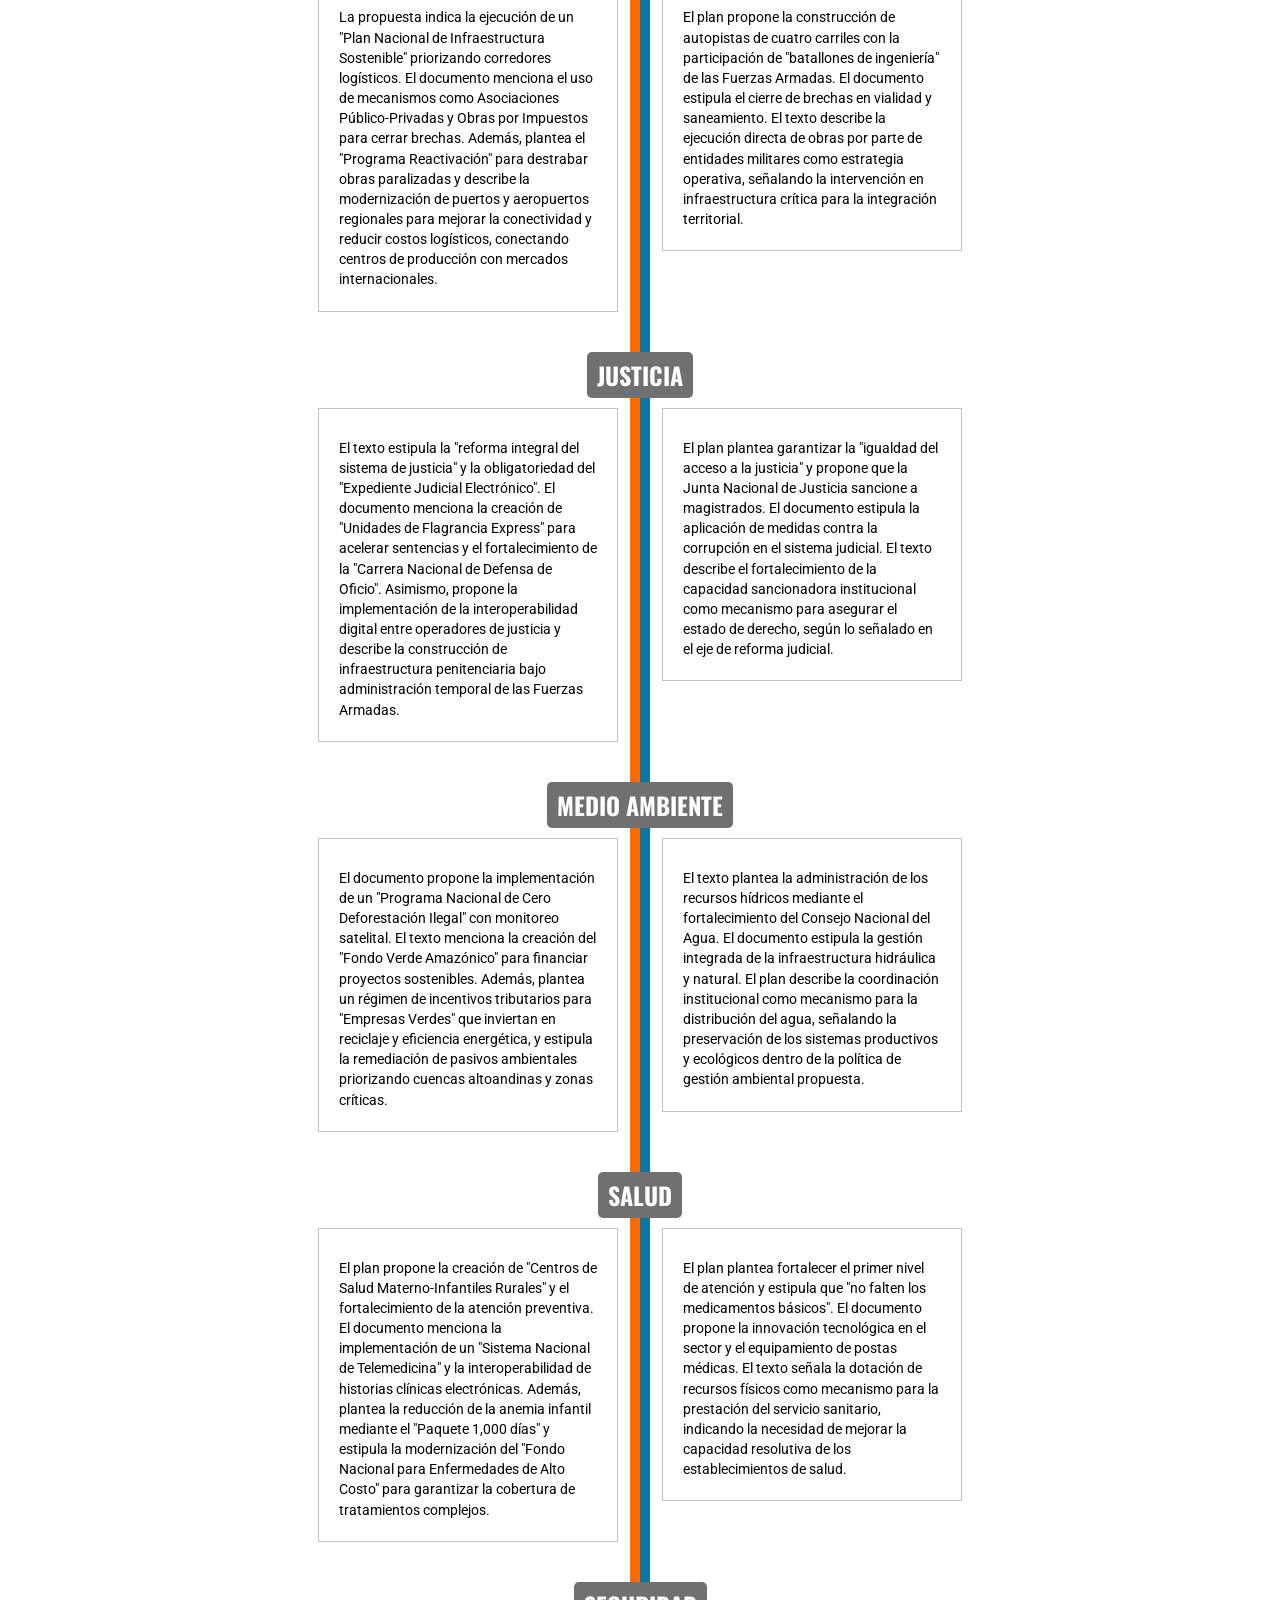
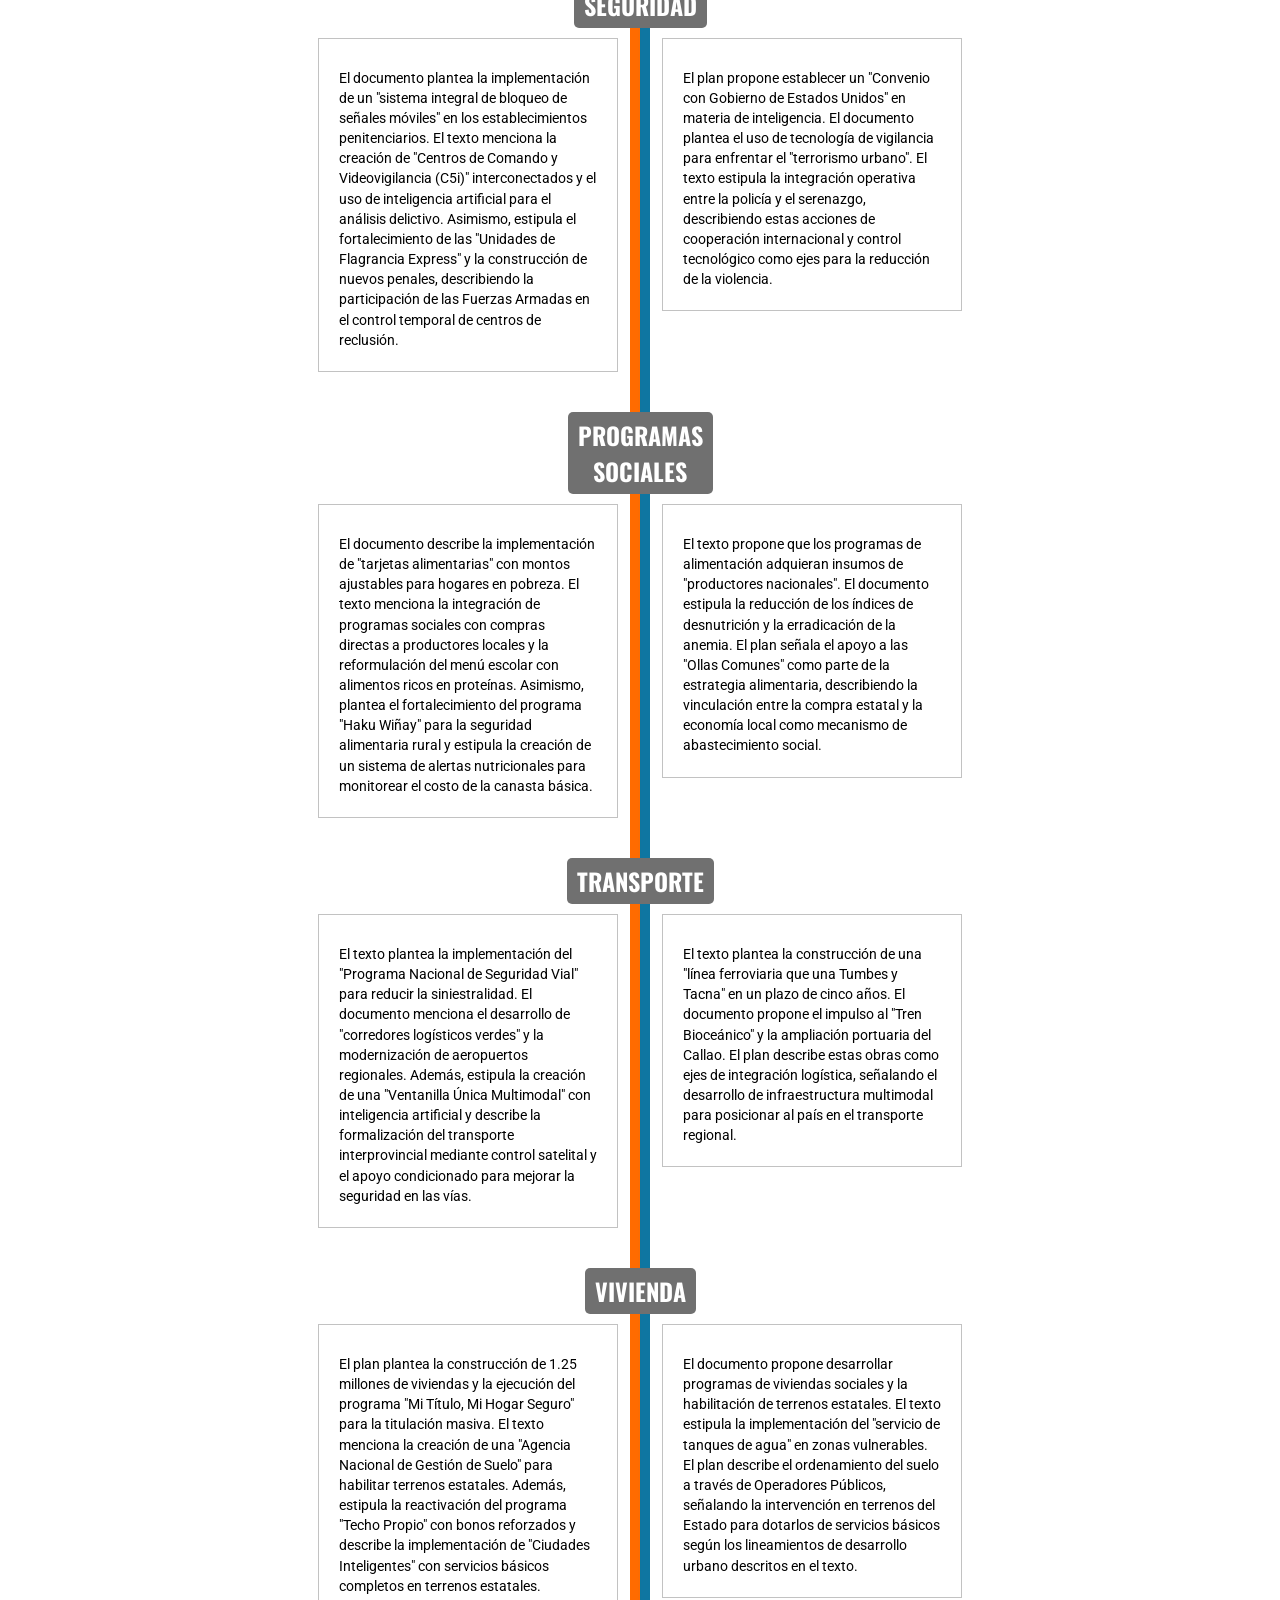
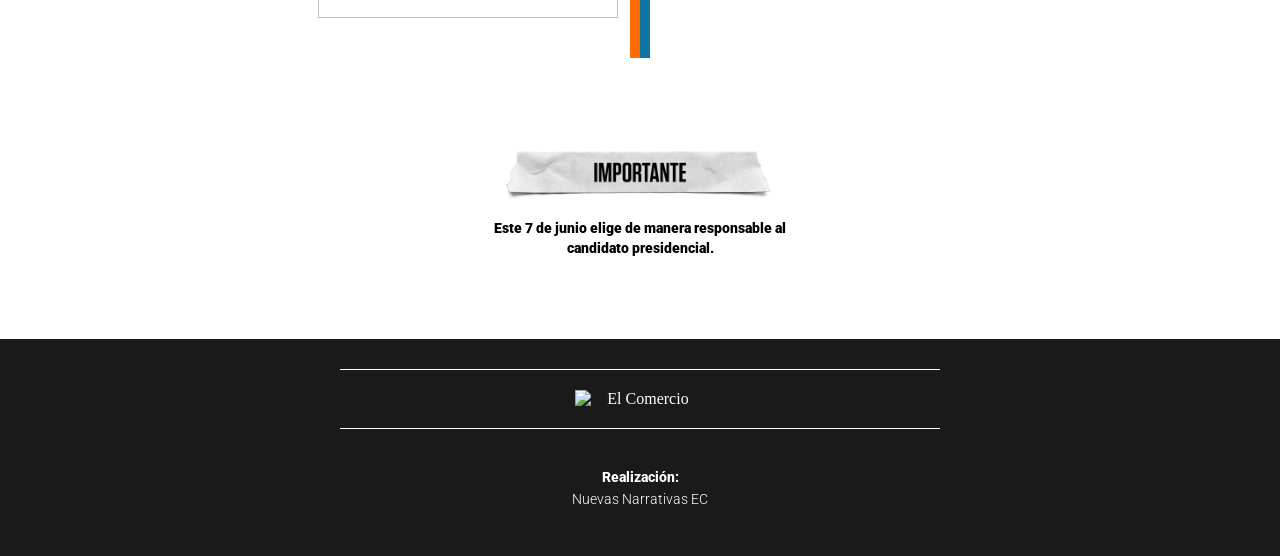
==== commit 89684648: "lineas movil" ====
--- a/index.html
+++ b/index.html
@@ -5,7 +5,7 @@
     <meta name="viewport" content="width=device-width, initial-scale=1.0">
     <title>Versus electoral 2026 | El Comercio</title>
 
-    <link rel="stylesheet" href="./css/style.css?v5">
+    <link rel="stylesheet" href="https://nuevasnarrativasec.github.io/versus-electoral-2026/css/style.css?v7">
 
     <link rel="preconnect" href="https://fonts.googleapis.com">
     <link rel="preconnect" href="https://fonts.gstatic.com" crossorigin>
@@ -13,6 +13,78 @@
     <!--Ivy font-->
     <link rel="stylesheet" href="https://use.typekit.net/otp2meg.css">
 
+    <!-- Estilos personalizados para ocultar publicidad -->
+    <style>
+        /* Ocultar anuncios y elementos no deseados */  
+        
+        body.story{
+            height: auto !important;
+            min-height: inherit !important;
+        }
+        .overflow-y-hidden{
+            /*overflow-y: scroll !important;*/
+        }
+
+        #clever-45754-1988799-sticky-footer,    
+        .tp-modal,
+        .tp-backdrop.tp-active,
+        .content_gpt_top_ads, 
+        .sticky-top, 
+        .nav-d__menu.active,
+        #gpt_cover,
+        .content_gpt_top_ads,
+        .skin-template-model0.ads_pushed,
+        .skin-template-model0,
+        #clever-45754-889974-sticky-footer,
+        #clever-45754-1475206-sticky-footer-iframe,
+        #gpt_zocalo, 
+        #clever-45754-sticky-footer-shadow,
+        #browsi_wrapper_0_ai_1_rc_0,
+        #browsi_wrapper_1_ai_1_rc_0,
+        #browsi_wrapper_2_ai_1_rc_0,
+        #browsi_wrapper_3_ai_1_rc_0,
+        #browsi_wrapper_4_ai_1_rc_0,
+        #browsi_wrapper_5_ai_1_rc_0,
+        #browsi_wrapper_6_ai_1_rc_0,
+        #browsi_wrapper_7_ai_1_rc_0,
+        #browsi_wrapper_8_ai_1_rc_0,
+        #browsi_wrapper_9_ai_1_rc_0,
+        #browsi_wrapper_10_ai_1_rc_0,
+        .fs-sticky-footer,
+        .orp-player-wrapper,
+        #clever-45754-sticky-footer,
+        #clever-45754-1475206-sticky-footer-shadow,
+        #elcomercio_zocalo,
+        .cl-container,
+        #merlin-widget-root{
+            display: none !important;
+            height: 0 !important;
+        }   
+        #header-container,
+        .nav-d__main-scroll.scrolled{
+            z-index: 99999999;
+        }
+        #nav-wm-container{
+            position: relative;
+            z-index: 99999999;
+        }
+        .skin-template-model0 {
+            top: 100px !important;
+            z-index: -1 !important;
+        }
+        body{
+            overflow-y: scroll !important;
+        }
+        .content-layout-container {
+            background-color: transparent !important;
+        }
+        .tp-modal-open{
+            overflow: auto !important;
+        }
+        strong{
+            font-weight: 900 !important;
+        }
+    </style>
    
 </head>
 <body class="versus">
@@ -28,13 +100,13 @@
                 Dos candidaturas, una decisión: este especial compara los perfiles de Keiko Fujimori y Rafael López Aliaga —trayectoria, entorno, ingresos y propuestas— con base en información pública.
             </p>
         </div>
-        <img src="./img/bg-keiko-portada.png" alt="keiko" width="100%" class="bg-keiko-portada">
-        <img src="./img/bg-sanchez-portada.png" alt="keiko" width="100%" class="bg-sanchez-portada">
+        <img src="https://nuevasnarrativasec.github.io/versus-electoral-2026/img/bg-keiko-portada.png" alt="keiko" width="100%" class="bg-keiko-portada">
+        <img src="https://nuevasnarrativasec.github.io/versus-electoral-2026/img/bg-sanchez-portada.png" alt="keiko" width="100%" class="bg-sanchez-portada">
     </div>
 
     <div class="main-header" id="main-header-movil">        
-        <img src="./img/bg-keiko-portada.png" alt="keiko" width="100%" class="bg-keiko-portada">
-        <img src="./img/bg-sanchez-portada.png" alt="keiko" width="100%" class="bg-sanchez-portada">
+        <img src="https://nuevasnarrativasec.github.io/versus-electoral-2026/img/bg-keiko-portada.png" alt="keiko" width="100%" class="bg-keiko-portada">
+        <img src="https://nuevasnarrativasec.github.io/versus-electoral-2026/img/bg-sanchez-portada.png" alt="keiko" width="100%" class="bg-sanchez-portada">
         <div class="ctn-titulo">
             <img src="https://nuevasnarrativasec.github.io/nodos-de-poder/img/logo-tu-decides.jpg" alt="logo tu decides" width="100%">
             <h1>
@@ -48,26 +120,26 @@
     </div>
 
     <div class="box-logos">
-        <img src="./img/logo-keiko.png" alt="logo keiko" class="logo-keiko-desktop">
-        <img src="./img/logo-keiko-movil.png" alt="logo keiko" class="logo-keiko-movil">
-        <img src="./img/logo-sanchez.png?v3" alt="logo sanchez" class="logo-sanchez-desktop">
-        <img src="./img/logo-sanchez-movil.png" alt="logo sanchez" class="logo-sanchez-movil">
+        <img src="https://nuevasnarrativasec.github.io/versus-electoral-2026/img/logo-keiko.png" alt="logo keiko" class="logo-keiko-desktop">
+        <img src="https://nuevasnarrativasec.github.io/versus-electoral-2026/img/logo-keiko-movil.png" alt="logo keiko" class="logo-keiko-movil">
+        <img src="https://nuevasnarrativasec.github.io/versus-electoral-2026/img/logo-sanchez.png?v3" alt="logo sanchez" class="logo-sanchez-desktop">
+        <img src="https://nuevasnarrativasec.github.io/versus-electoral-2026/img/logo-sanchez-movil.png" alt="logo sanchez" class="logo-sanchez-movil">
     </div>
 
     <div class="box-timeline">
         <div class="bg-timeline"></div>
-        <img src="./img/bg-titulo-datos.png" alt="" width="100%" class="bg-titulo">
+        <img src="https://nuevasnarrativasec.github.io/versus-electoral-2026/img/bg-titulo-datos.png" alt="" width="100%" class="bg-titulo">
 
         <p class="explicacion">
             Información según las hojas de vida declaradas por los candidatos para estas elecciones.
         </p>
 
         <div class="box-info-timeline">
-            <img src="./img/bg-sub-perfil.png" alt="" width="100%">
+            <img src="https://nuevasnarrativasec.github.io/versus-electoral-2026/img/bg-sub-perfil.png" alt="" width="100%">
             <span class="linea-izq"></span>
             <span class="linea-der"></span>
             <div class="box-info-izq">
-                <img src="./img/bg-linea-dato.png" alt="" width="100%" class="bg-linea-dato">
+                <img src="https://nuevasnarrativasec.github.io/versus-electoral-2026/img/bg-linea-dato.png" alt="" width="100%" class="bg-linea-dato">
                 <p class="margin">
                     <span>Profesión declarada</span>
                     <strong>Administradora de empresas</strong>
@@ -82,7 +154,7 @@
                 </p>
             </div>
             <div class="box-info-der">
-                <img src="./img/bg-linea-dato-rla.png" alt="" width="100%" class="bg-linea-dato">
+                <img src="https://nuevasnarrativasec.github.io/versus-electoral-2026/img/bg-linea-dato-rla.png" alt="" width="100%" class="bg-linea-dato">
                 <p class="margin">
                     <span>Profesión declarada</span>
                     <strong>Ingeniero Industrial</strong>
@@ -99,11 +171,11 @@
         </div>
 
         <div class="box-info-timeline">
-            <img src="./img/bg-sub-experiencia.png" alt="" width="100%">
+            <img src="https://nuevasnarrativasec.github.io/versus-electoral-2026/img/bg-sub-experiencia.png" alt="" width="100%">
             <span class="linea-izq"></span>
             <span class="linea-der"></span>
             <div class="box-info-izq">
-                <img src="./img/bg-linea-dato.png" alt="" width="100%" class="bg-linea-dato">
+                <img src="https://nuevasnarrativasec.github.io/versus-electoral-2026/img/bg-linea-dato.png" alt="" width="100%" class="bg-linea-dato">
                 <p class="margin-2">
                     <span>Experiencia en el sector público</span>
                     <strong>Sí</strong>
@@ -114,7 +186,7 @@
                 </p>
             </div>
             <div class="box-info-der">
-                <img src="./img/bg-linea-dato-rla.png" alt="" width="100%" class="bg-linea-dato">
+                <img src="https://nuevasnarrativasec.github.io/versus-electoral-2026/img/bg-linea-dato-rla.png" alt="" width="100%" class="bg-linea-dato">
                 <p class="margin-2">
                     <span>Experiencia en el sector público</span>
                     <strong>Sí</strong>
@@ -127,7 +199,7 @@
         </div>
 
         <div class="box-info-timeline info-doble">
-            <img src="./img/bg-sub-trayectoria.png" alt="" width="100%" class="bg-sub-trayectoria">
+            <img src="https://nuevasnarrativasec.github.io/versus-electoral-2026/img/bg-sub-trayectoria.png" alt="" width="100%" class="bg-sub-trayectoria">
             <span class="linea-izq"></span>
             <span class="linea-der"></span>
             <div class="box-info-izq">             
@@ -160,14 +232,14 @@
             </div>
         </div>    
 
-        <img src="./img/bg-titulo-procesos.png" alt="" width="100%" class="bg-titulo">
+        <img src="https://nuevasnarrativasec.github.io/versus-electoral-2026/img/bg-titulo-procesos.png" alt="" width="100%" class="bg-titulo">
 
         <div class="box-info-timeline">
-            <img src="./img/bg-sub-sentencias.png" alt="" width="100%" style="max-width: 133px;">
+            <img src="https://nuevasnarrativasec.github.io/versus-electoral-2026/img/bg-sub-sentencias.png" alt="" width="100%" style="max-width: 133px;">
             <span class="linea-izq"></span>
             <span class="linea-der"></span>
             <div class="box-info-izq">
-                <img src="./img/bg-linea-dato.png" alt="" width="100%" class="bg-linea-dato">               
+                <img src="https://nuevasnarrativasec.github.io/versus-electoral-2026/img/bg-linea-dato.png" alt="" width="100%" class="bg-linea-dato">               
                 <p class="margin">
                     <span>Sentencias judiciales declaradas</span>
                     <strong>Declara no tener sentencias</strong>
@@ -178,7 +250,7 @@
                 </p>
             </div>
             <div class="box-info-der">
-                <img src="./img/bg-linea-dato-rla.png" alt="" width="100%" class="bg-linea-dato">
+                <img src="https://nuevasnarrativasec.github.io/versus-electoral-2026/img/bg-linea-dato-rla.png" alt="" width="100%" class="bg-linea-dato">
                 <p class="margin">
                     <span>Sentencias judiciales declaradas</span>
                     <strong>Declara no tener sentencias</strong>
@@ -190,7 +262,7 @@
             </div>
         </div>
 
-        <img src="./img/bg-titulo-ingresos.png" alt="" width="100%" class="bg-titulo">
+        <img src="https://nuevasnarrativasec.github.io/versus-electoral-2026/img/bg-titulo-ingresos.png" alt="" width="100%" class="bg-titulo">
 
         <div class="box-timeline" style="margin-bottom: 120px;">
             <div class="box-info-frase-izq box-ingresos">
@@ -215,14 +287,14 @@
 
         <div class="box-timeline">
             <div class="box-info-frase-izq">
-                <img src="./img/bg-frase-keiko-1.png" alt="" width="100%">
+                <img src="https://nuevasnarrativasec.github.io/versus-electoral-2026/img/bg-frase-keiko-1.png" alt="" width="100%">
                 <h3>
                     “La delincuencia se combatirá con "mano dura y no con abrazos".
                     <span>Declaraciones durante el programa ”Siempre a las 8″ con Milagros Leiva, en <strong>El Comercio</strong></span>
                 </h3>
             </div>
             <div class="box-info-frase-der">  
-                <img src="./img/bg-frase-sanchez-1.png" alt="" width="100%">              
+                <img src="https://nuevasnarrativasec.github.io/versus-electoral-2026/img/bg-frase-sanchez-1.png" alt="" width="100%">              
                 <h3>
                     "No se puede permitir que ataquen a la gente que piensa distinto. No tenemos el mismo proceder de atacar al adversario".  
                     <span>Rafael López Aliaga, tras incidentes durante un mitin en Talavera (Andahuaylas, Apurímac), el 5 de abril de 2026.</span>
@@ -230,12 +302,12 @@
             </div>
         </div>
 
-        <img src="./img/bg-titulo-vicepresidentes.png" alt="" width="100%" class="bg-titulo">
+        <img src="https://nuevasnarrativasec.github.io/versus-electoral-2026/img/bg-titulo-vicepresidentes.png" alt="" width="100%" class="bg-titulo">
 
         <div class="box-timeline">
             <div class="box-vice-izq">
                 <div class="vice">
-                    <img src="./img/bg-vice-izq-1.png" alt="" width="100%">
+                    <img src="https://nuevasnarrativasec.github.io/versus-electoral-2026/img/bg-vice-izq-1.png" alt="" width="100%">
                     <p>
                         <strong>LUIS <br> GALARRETA VERLARDE</strong>
                         <br>
@@ -246,7 +318,7 @@
                     </p>
                 </div>
                 <div class="vice">
-                    <img src="./img/bg-vice-izq-2.png" alt="" width="100%">
+                    <img src="https://nuevasnarrativasec.github.io/versus-electoral-2026/img/bg-vice-izq-2.png" alt="" width="100%">
                     <p>
                         <strong>MIGUEL ÁNGEL <br> TORRES MORALES</strong>
                         <br>
@@ -259,7 +331,7 @@
             </div>
             <div class="box-vice-der">
                 <div class="vice">
-                    <img src="./img/bg-vice-der-1.png" alt="" width="100%">
+                    <img src="https://nuevasnarrativasec.github.io/versus-electoral-2026/img/bg-vice-der-1.png" alt="" width="100%">
                     <p>
                         <strong>NORMA YARROW <br> LUMBRERAS</strong>
                         <br>
@@ -270,7 +342,7 @@
                     </p>
                 </div>
                 <div class="vice">
-                    <img src="./img/bg-vice-der-2.png" alt="" width="100%">
+                    <img src="https://nuevasnarrativasec.github.io/versus-electoral-2026/img/bg-vice-der-2.png" alt="" width="100%">
                     <p>
                         <strong>JHON RAMOS <br> MALPICA</strong>
                         <br>
@@ -283,18 +355,18 @@
             </div>
         </div>
 
-        <img src="./img/bg-titulo-entorno.png" alt="" width="100%" class="bg-titulo" style="padding-bottom: 20px;">
+        <img src="https://nuevasnarrativasec.github.io/versus-electoral-2026/img/bg-titulo-entorno.png" alt="" width="100%" class="bg-titulo" style="padding-bottom: 20px;">
 
         <p class="explicacion">
             ¿A quiénes escuchan los candidatos? Un análisis de Sebastián Ortiz que identifica sus círculos de confianza.
         </p>
         <div class="box-main-indicacion">
-            <img src="./img/indicacion.png" alt="" width="100%">
-            <img src="./img/indicacion.png" alt="" width="100%">
+            <img src="https://nuevasnarrativasec.github.io/versus-electoral-2026/img/indicacion.png" alt="" width="100%">
+            <img src="https://nuevasnarrativasec.github.io/versus-electoral-2026/img/indicacion.png" alt="" width="100%">
         </div>
         <div class="box-entorno">            
             <div class="box-persona-entorno entorno-izq-1" data-relacion="Lorem ipsum dolor sit amet consectetur adipiscing elit tincidunt lacus, magna mauris sociis augue non mi senectus dictum, in ridiculus rutrum vitae varius eleifend">
-                <img src="./img/cara-entorno-izq-1.png" alt="" width="100%">
+                <img src="https://nuevasnarrativasec.github.io/versus-electoral-2026/img/cara-entorno-izq-1.png" alt="" width="100%">
                 <div class="box-info-persona-entorno">
                     <h5>Fernando Rospigliosi</h5>
                     <p>Presidente del Congreso</p>
@@ -310,7 +382,7 @@
                 </div>
             </div>
             <div class="box-persona-entorno entorno-izq-2" data-relacion="Lorem ipsum dolor sit amet consectetur adipiscing elit tincidunt lacus, magna mauris sociis augue non mi senectus dictum, in ridiculus rutrum vitae varius eleifend">
-                <img src="./img/cara-entorno-izq-2.png" alt="" width="100%">
+                <img src="https://nuevasnarrativasec.github.io/versus-electoral-2026/img/cara-entorno-izq-2.png" alt="" width="100%">
                 <div class="box-info-persona-entorno">
                     <h5>Marco Miyashiro</h5>
                     <p>Excongresista y exjefe del GEIN</p>
@@ -324,7 +396,7 @@
                 </div>
             </div>
             <div class="box-persona-entorno entorno-izq-3" data-relacion="Lorem ipsum dolor sit amet consectetur adipiscing elit tincidunt lacus, magna mauris sociis augue non mi senectus dictum, in ridiculus rutrum vitae varius eleifend">
-                <img src="./img/cara-entorno-izq-3.png" alt="" width="100%">
+                <img src="https://nuevasnarrativasec.github.io/versus-electoral-2026/img/cara-entorno-izq-3.png" alt="" width="100%">
                 <div class="box-info-persona-entorno">
                     <h5>Carmela Paucará</h5>
                     <p>Extécnica en la bancada de FP en el Congreso</p>
@@ -340,7 +412,7 @@
                 </div>
             </div>
             <div class="box-persona-entorno entorno-izq-4" data-relacion="Lorem ipsum dolor sit amet consectetur adipiscing elit tincidunt lacus, magna mauris sociis augue non mi senectus dictum, in ridiculus rutrum vitae varius eleifend">
-                <img src="./img/cara-entorno-izq-4.png" alt="" width="100%">
+                <img src="https://nuevasnarrativasec.github.io/versus-electoral-2026/img/cara-entorno-izq-4.png" alt="" width="100%">
                 <div class="box-info-persona-entorno">
                     <h5>Marco Pacheco</h5>
                     <p>Asesor de la oficina de la congresista Rosangela Barbarán</p>
@@ -356,7 +428,7 @@
                 </div>
             </div>
             <div class="box-persona-entorno entorno-izq-5" data-relacion="Lorem ipsum dolor sit amet consectetur adipiscing elit tincidunt lacus, magna mauris sociis augue non mi senectus dictum, in ridiculus rutrum vitae varius eleifend">
-                <img src="./img/cara-entorno-izq-5.png" alt="" width="100%">
+                <img src="https://nuevasnarrativasec.github.io/versus-electoral-2026/img/cara-entorno-izq-5.png" alt="" width="100%">
                 <div class="box-info-persona-entorno">
                     <h5>Patricia Juárez</h5>
                     <p>Congresista y exteniente alcaldesa de Lima</p>
@@ -372,7 +444,7 @@
                 </div>
             </div>
             <div class="box-persona-entorno entorno-izq-6" data-relacion="Lorem ipsum dolor sit amet consectetur adipiscing elit tincidunt lacus, magna mauris sociis augue non mi senectus dictum, in ridiculus rutrum vitae varius eleifend">
-                <img src="./img/cara-entorno-izq-6.png" alt="" width="100%">
+                <img src="https://nuevasnarrativasec.github.io/versus-electoral-2026/img/cara-entorno-izq-6.png" alt="" width="100%">
                 <div class="box-info-persona-entorno">
                     <h5>Diethell Columbus</h5>
                     <!--<p>Congresista y exteniente alcaldesa de Lima</p>-->
@@ -388,7 +460,7 @@
                 </div>
             </div>
             <div class="box-persona-entorno entorno-der-1" data-relacion="Lorem ipsum dolor sit amet consectetur adipiscing elit tincidunt lacus, magna mauris sociis augue non mi senectus dictum, in ridiculus rutrum vitae varius eleifend">
-                <img src="./img/cara-entorno-der.png" alt="" width="100%">
+                <img src="https://nuevasnarrativasec.github.io/versus-electoral-2026/img/cara-entorno-der.png" alt="" width="100%">
                 <div class="box-info-persona-entorno">
                     <h5>Nombre Apellido</h5>
                     <p>Actual congresista</p>
@@ -398,7 +470,7 @@
                 </div>
             </div>
             <div class="box-persona-entorno entorno-der-2" data-relacion="Lorem ipsum dolor sit amet consectetur adipiscing elit tincidunt lacus, magna mauris sociis augue non mi senectus dictum, in ridiculus rutrum vitae varius eleifend">
-                <img src="./img/cara-entorno-der.png" alt="" width="100%">
+                <img src="https://nuevasnarrativasec.github.io/versus-electoral-2026/img/cara-entorno-der.png" alt="" width="100%">
                 <div class="box-info-persona-entorno">
                     <h5>Nombre Apellido</h5>
                     <p>Actual congresista</p>
@@ -408,7 +480,7 @@
                 </div>
             </div>
             <div class="box-persona-entorno entorno-der-3" data-relacion="Lorem ipsum dolor sit amet consectetur adipiscing elit tincidunt lacus, magna mauris sociis augue non mi senectus dictum, in ridiculus rutrum vitae varius eleifend">
-                <img src="./img/cara-entorno-der.png" alt="" width="100%">
+                <img src="https://nuevasnarrativasec.github.io/versus-electoral-2026/img/cara-entorno-der.png" alt="" width="100%">
                 <div class="box-info-persona-entorno">
                     <h5>Nombre Apellido</h5>
                     <p>Actual congresista</p>
@@ -418,7 +490,7 @@
                 </div>
             </div>
             <div class="box-persona-entorno entorno-der-4" data-relacion="Lorem ipsum dolor sit amet consectetur adipiscing elit tincidunt lacus, magna mauris sociis augue non mi senectus dictum, in ridiculus rutrum vitae varius eleifend">
-                <img src="./img/cara-entorno-der.png" alt="" width="100%">
+                <img src="https://nuevasnarrativasec.github.io/versus-electoral-2026/img/cara-entorno-der.png" alt="" width="100%">
                 <div class="box-info-persona-entorno">
                     <h5>Nombre Apellido</h5>
                     <p>Actual congresista</p>
@@ -428,7 +500,7 @@
                 </div>
             </div>
             <div class="box-persona-entorno entorno-der-5" data-relacion="Lorem ipsum dolor sit amet consectetur adipiscing elit tincidunt lacus, magna mauris sociis augue non mi senectus dictum, in ridiculus rutrum vitae varius eleifend">
-                <img src="./img/cara-entorno-der.png" alt="" width="100%">
+                <img src="https://nuevasnarrativasec.github.io/versus-electoral-2026/img/cara-entorno-der.png" alt="" width="100%">
                 <div class="box-info-persona-entorno">
                     <h5>Nombre Apellido</h5>
                     <p>Actual congresista</p>
@@ -438,7 +510,7 @@
                 </div>
             </div>
             <div class="box-persona-entorno entorno-der-6" data-relacion="Lorem ipsum dolor sit amet consectetur adipiscing elit tincidunt lacus, magna mauris sociis augue non mi senectus dictum, in ridiculus rutrum vitae varius eleifend">
-                <img src="./img/cara-entorno-der.png" alt="" width="100%">
+                <img src="https://nuevasnarrativasec.github.io/versus-electoral-2026/img/cara-entorno-der.png" alt="" width="100%">
                 <div class="box-info-persona-entorno">
                     <h5>Nombre Apellido</h5>
                     <p>Actual congresista</p>
@@ -447,7 +519,7 @@
                     <div class="tooltip-box"><strong>RELACIÓN:</strong> Lorem ipsum dolor sit amet consectetur adipiscing elit tincidunt lacus, magna mauris sociis augue non mi senectus dictum, in ridiculus rutrum vitae varius eleifend</div>
                 </div>
             </div>
-            <img src="./img/bg-entorno-2.png" alt="" width="100%" class="bg-entorno">
+            <img src="https://nuevasnarrativasec.github.io/versus-electoral-2026/img/bg-entorno-2.png" alt="" width="100%" class="bg-entorno">
         </div>
 
         <!-- ══ VERSIÓN MÓVIL DEL ENTORNO ══ -->
@@ -456,19 +528,19 @@
             <!-- Retratos candidatos -->
             <div class="em-retratos">
                 <div class="em-retrato izq">
-                    <img src="./img/bg-keiko-entorno.png" alt="Keiko Fujimori">
+                    <img src="https://nuevasnarrativasec.github.io/versus-electoral-2026/img/bg-keiko-entorno.png" alt="Keiko Fujimori">
                     <!--<p><strong>Keiko Fujimori</strong>Fuerza Popular</p>-->
                 </div>
                 <div class="em-retrato der">
-                    <img src="./img/bg-lopez-aliaga-entorno.png" alt="Rafael Lopez Aliaga">
+                    <img src="https://nuevasnarrativasec.github.io/versus-electoral-2026/img/bg-lopez-aliaga-entorno.png" alt="Rafael Lopez Aliaga">
                     <!--<p><strong>Roberto Sánchez</strong>Cívico Obras</p>-->
                 </div>
             </div>
 
             <!-- Indicación -->
             <div class="em-indicacion">
-                <img src="./img/indicacion.png" alt="Selecciona cada rostro">
-                <img src="./img/indicacion.png" alt="Selecciona cada rostro">
+                <img src="https://nuevasnarrativasec.github.io/versus-electoral-2026/img/indicacion.png" alt="Selecciona cada rostro">
+                <img src="https://nuevasnarrativasec.github.io/versus-electoral-2026/img/indicacion.png" alt="Selecciona cada rostro">
             </div>
 
             <!-- Grid personas -->
@@ -1109,18 +1181,18 @@
                     “Lo que sí creo es que vamos a tener que salir del Pacto de San José”.
                     <span>Declaraciones durante el programa ”Siempre a las 8″ con Milagros Leiva, en <strong>El Comercio</strong></span>
                 </h3>
-                <img src="./img/bg-frase-keiko-2.png" alt="" width="100%">
+                <img src="https://nuevasnarrativasec.github.io/versus-electoral-2026/img/bg-frase-keiko-2.png" alt="" width="100%">
             </div>
             <div class="box-info-frase-der" style="margin-top: 0;">                
                 <h3>
                     "Tenemos que recuperar el principio de autoridad en el país".    
                     <span>Rafael López Aliaga, en actividades de campaña sobre seguridad y orden interno, 2026.</span>
                 </h3>
-                <img src="./img/bg-frase-sanchez-2.png" alt="" width="100%">
-            </div>
-        </div>
-
-        <img src="./img/bg-titulo-planes.png" alt="" width="100%" class="bg-titulo">
+                <img src="https://nuevasnarrativasec.github.io/versus-electoral-2026/img/bg-frase-sanchez-2.png" alt="" width="100%">
+            </div>
+        </div>
+
+        <img src="https://nuevasnarrativasec.github.io/versus-electoral-2026/img/bg-titulo-planes.png" alt="" width="100%" class="bg-titulo">
 
         <p class="explicacion" style="max-width: 450px;">
             Resumen basado en el especial “¿Qué propone tu candidato?”, que analiza los planes de gobierno 2026–2031 con apoyo de inteligencia artificial y revisión editorial.
@@ -1322,7 +1394,7 @@
 
     </div>
 
-    <img src="./img/bg-titulo-importante.png" alt="" width="100%" class="bg-titulo bg-titulo-cierre">
+    <img src="https://nuevasnarrativasec.github.io/versus-electoral-2026/img/bg-titulo-importante.png" alt="" width="100%" class="bg-titulo bg-titulo-cierre">
     <p class="cierre">
         Este 7 de junio elige de manera responsable al candidato presidencial.
     </p>
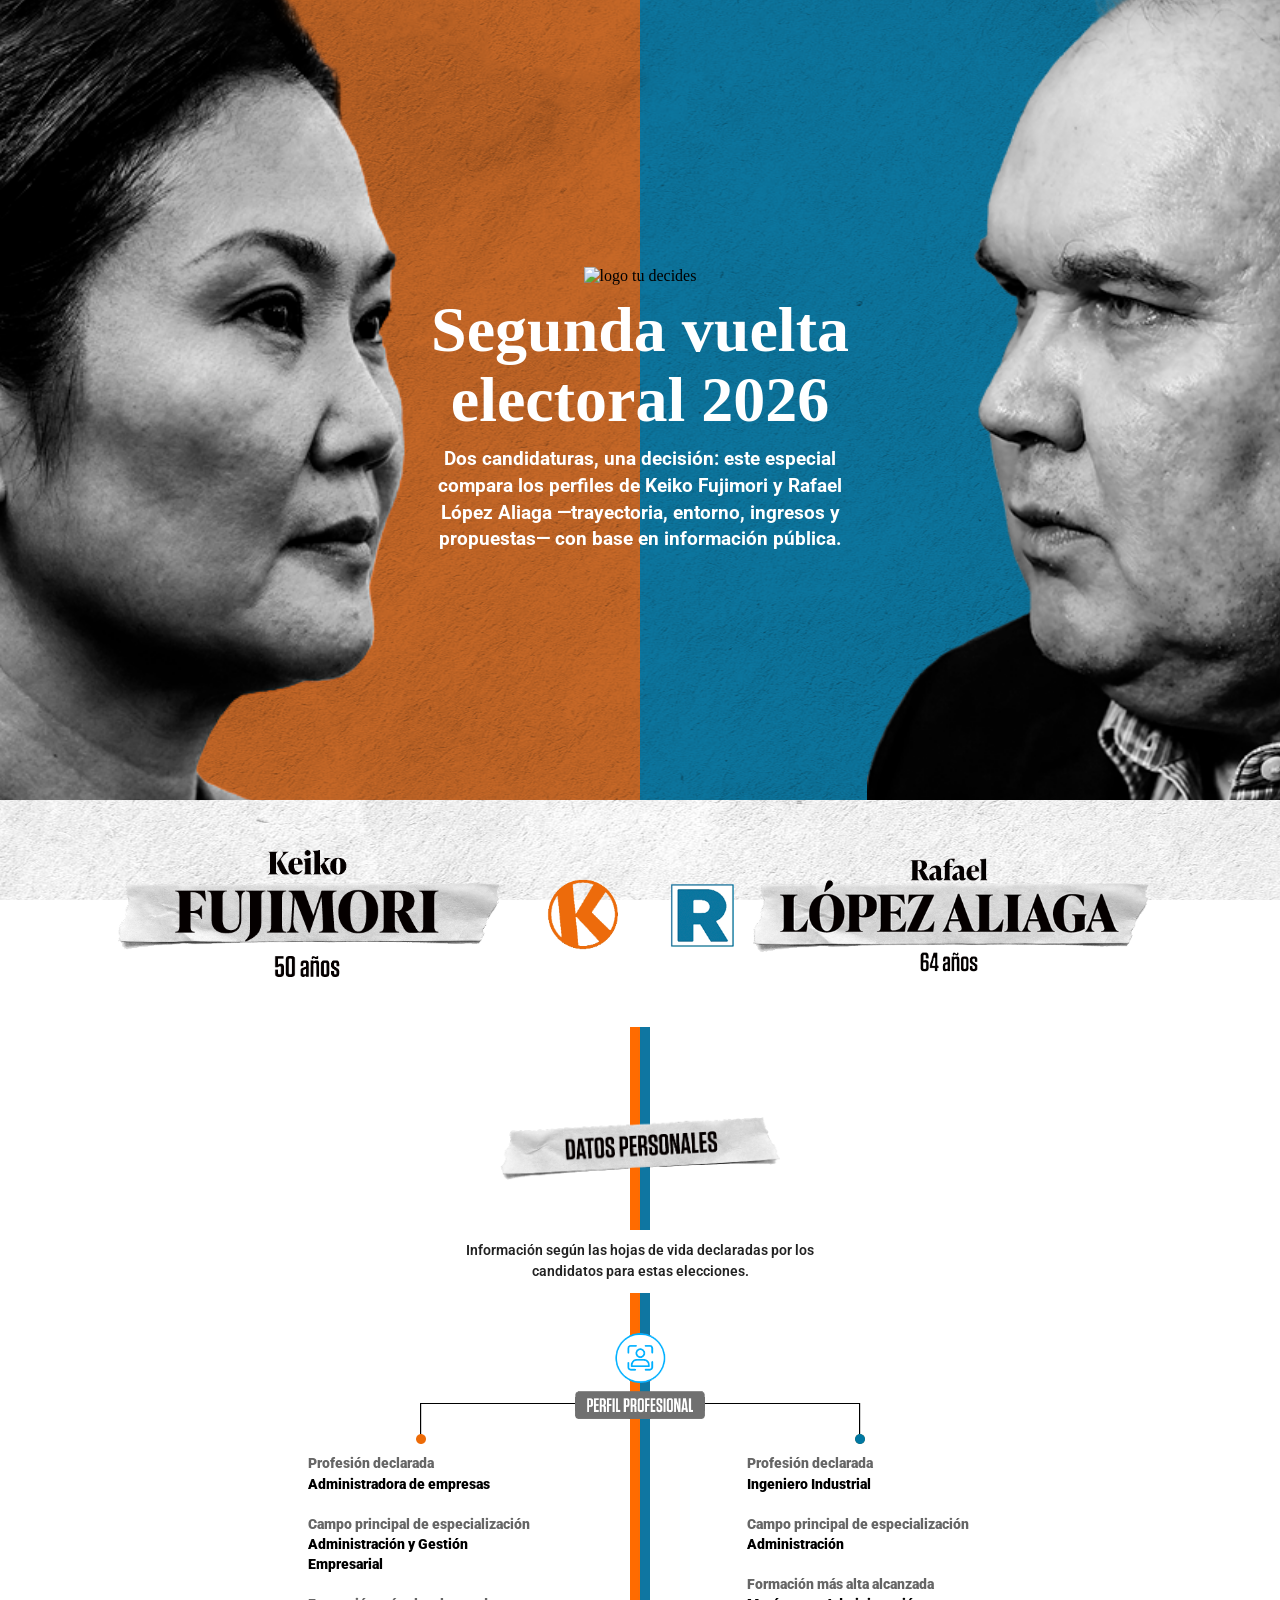
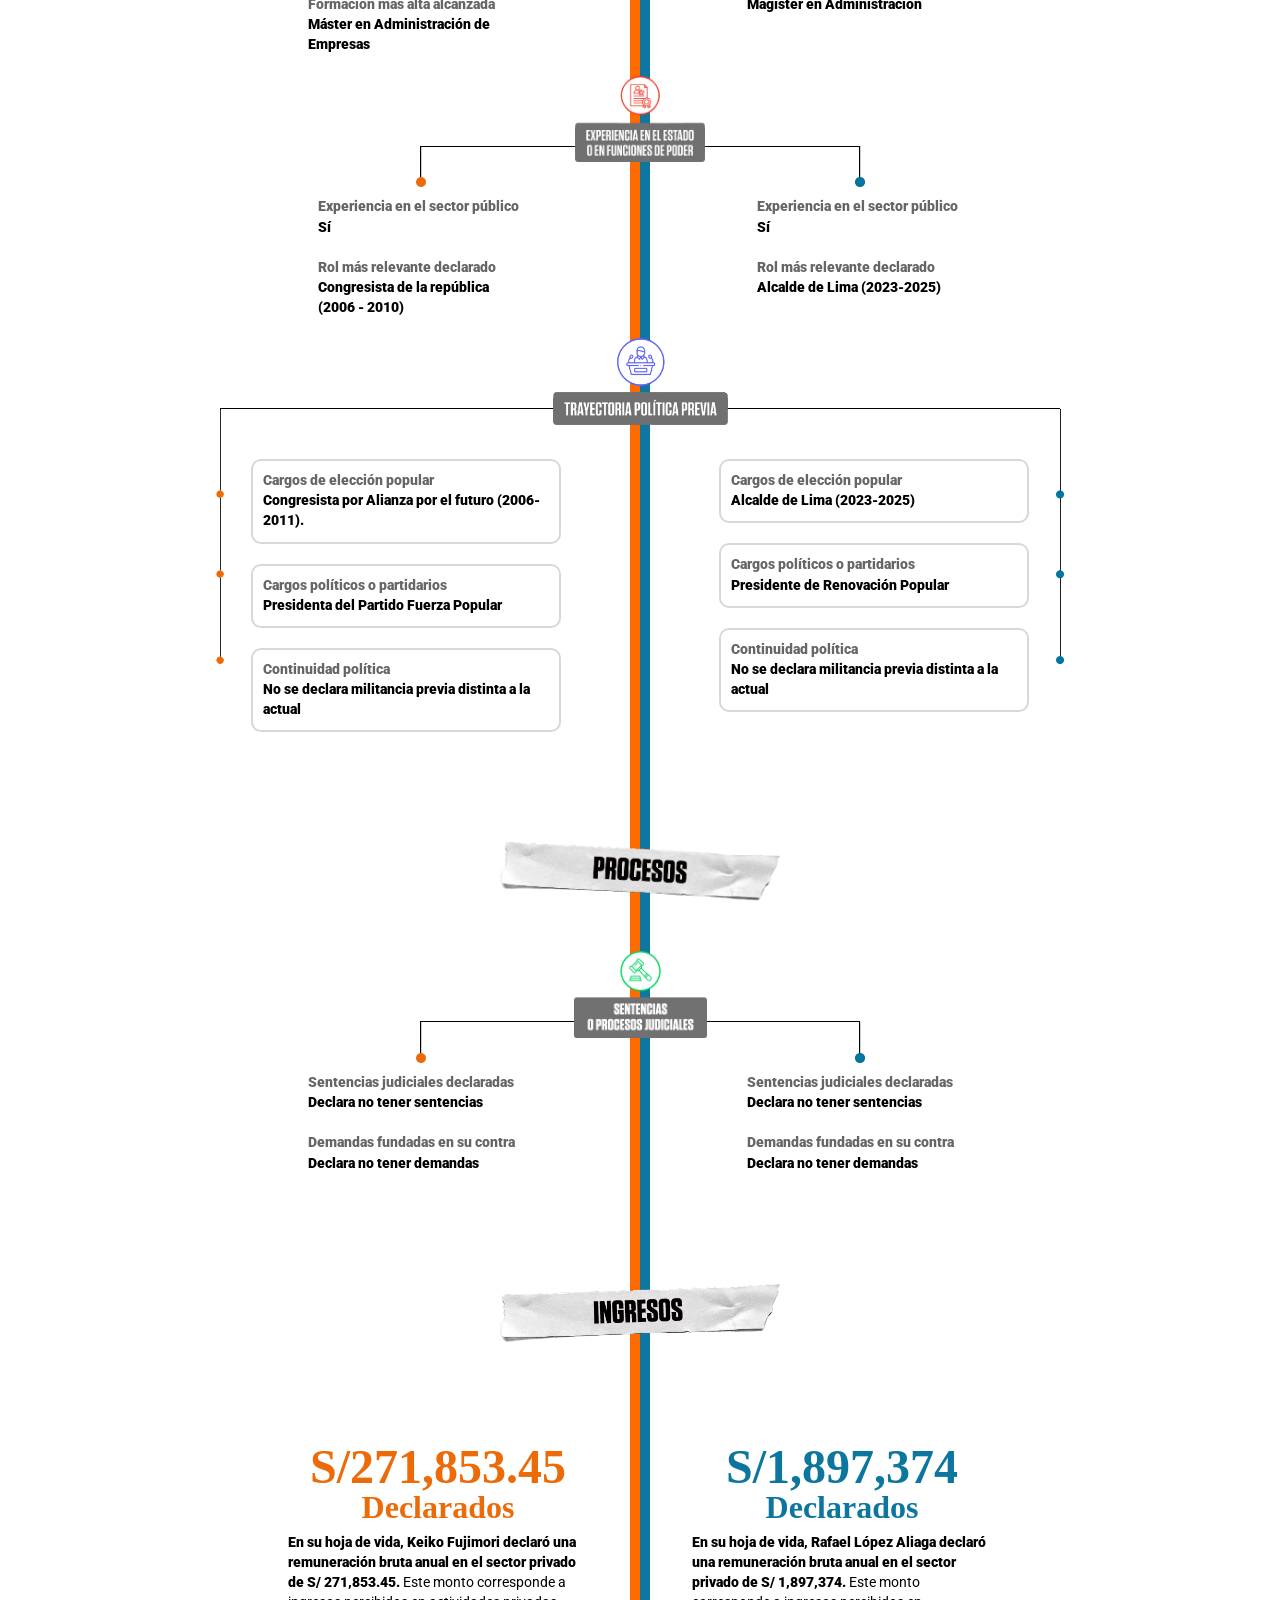
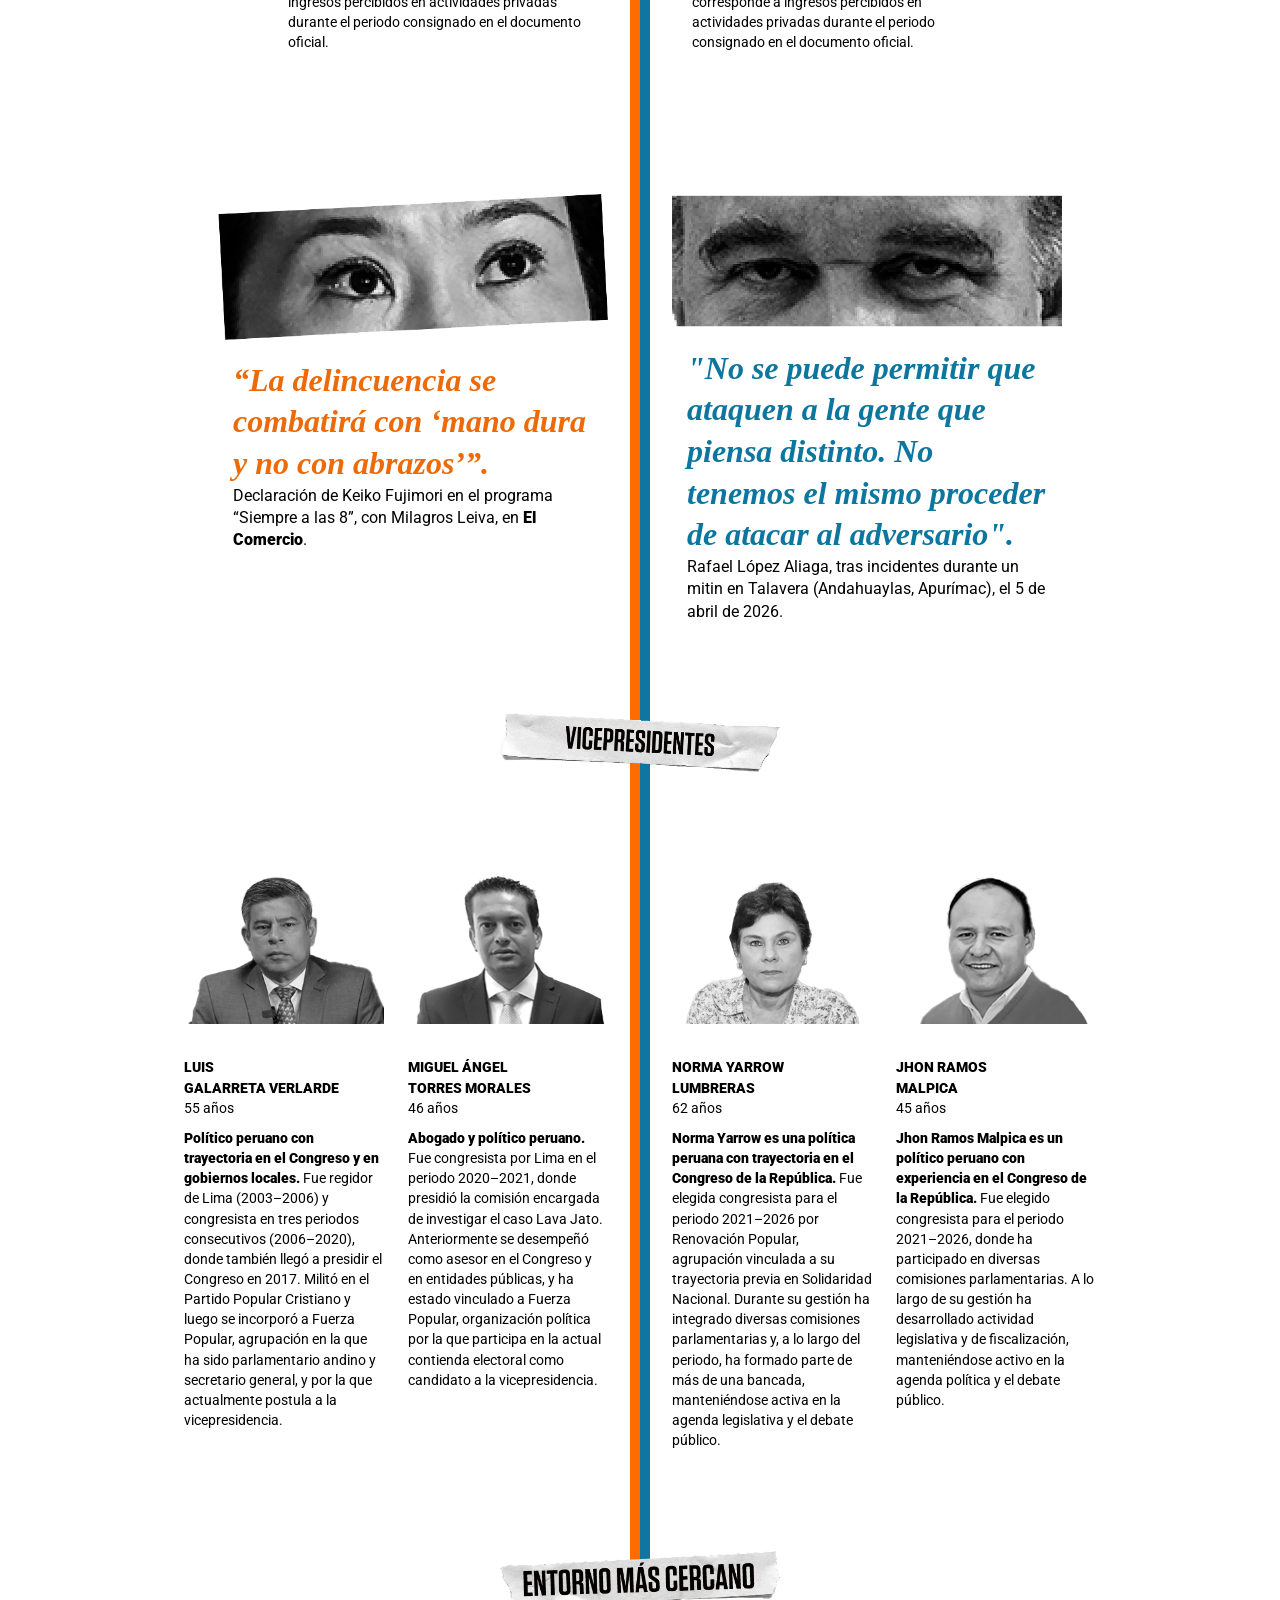
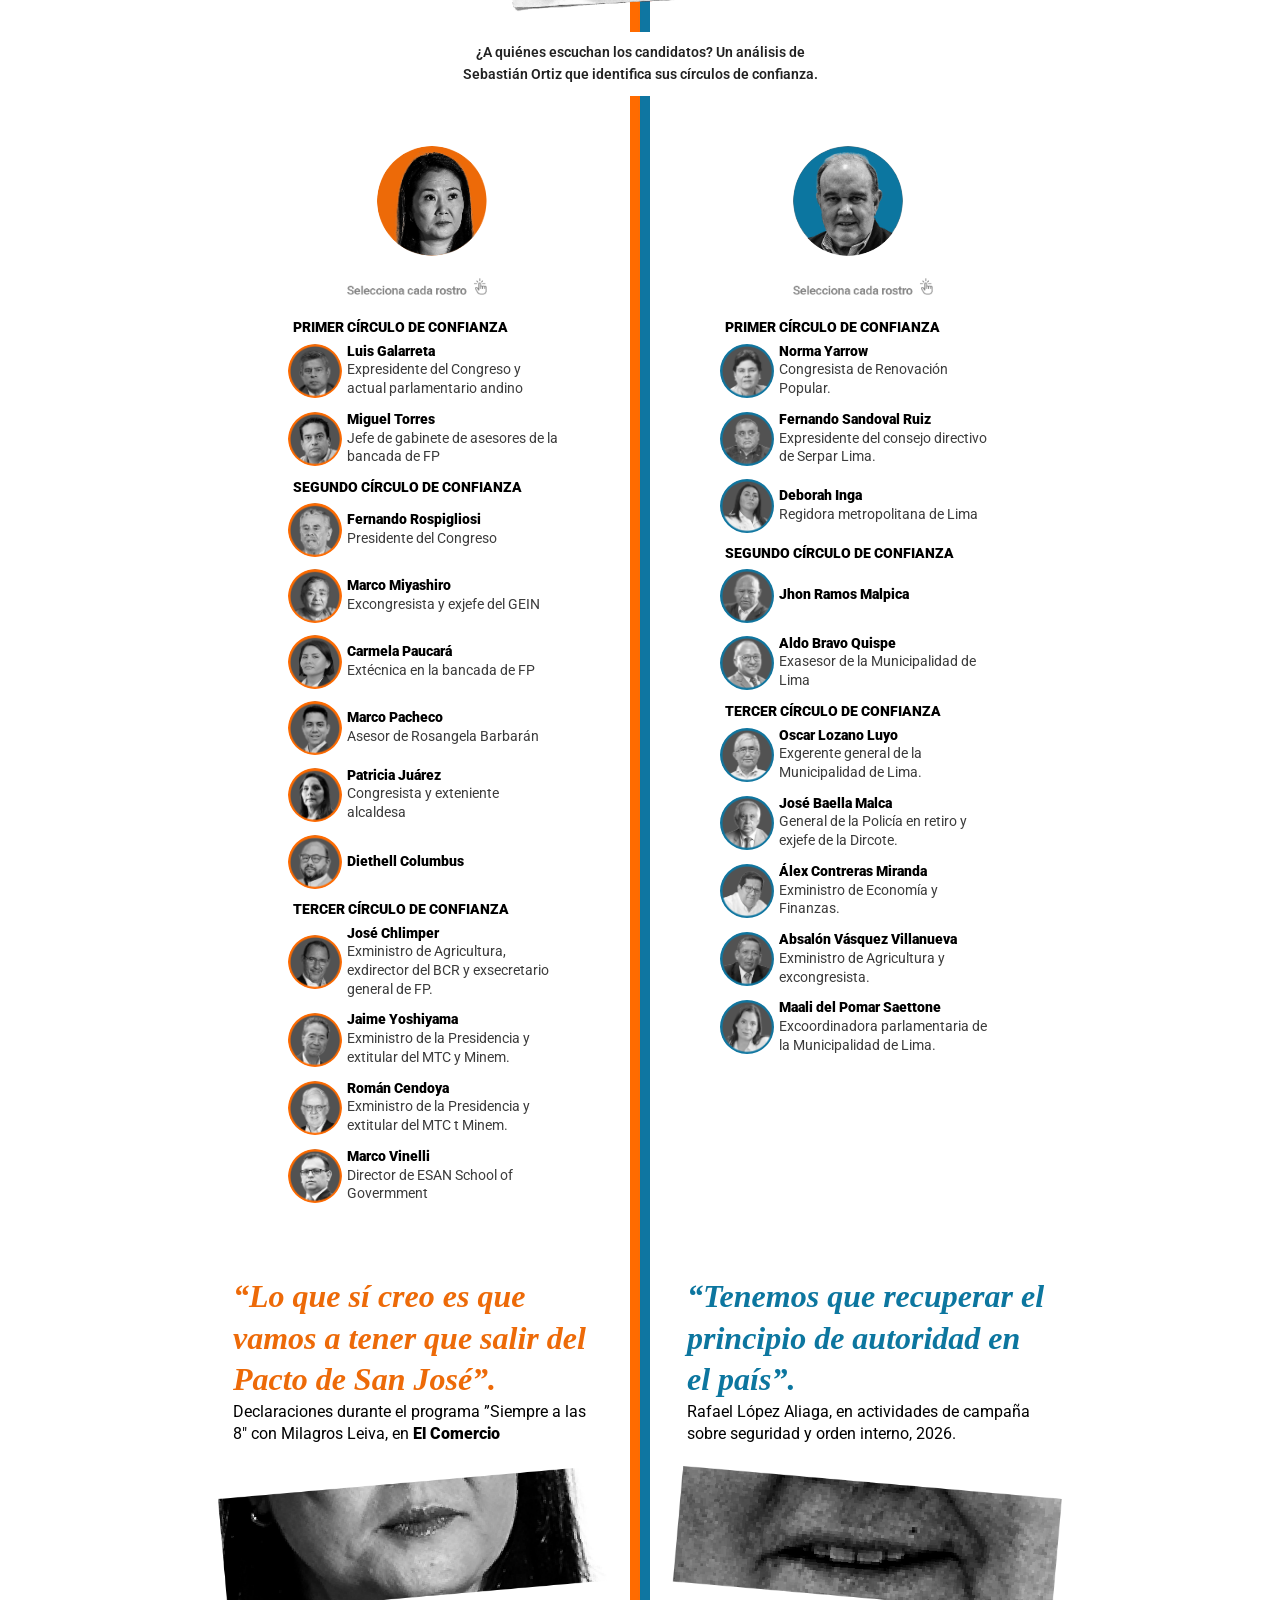
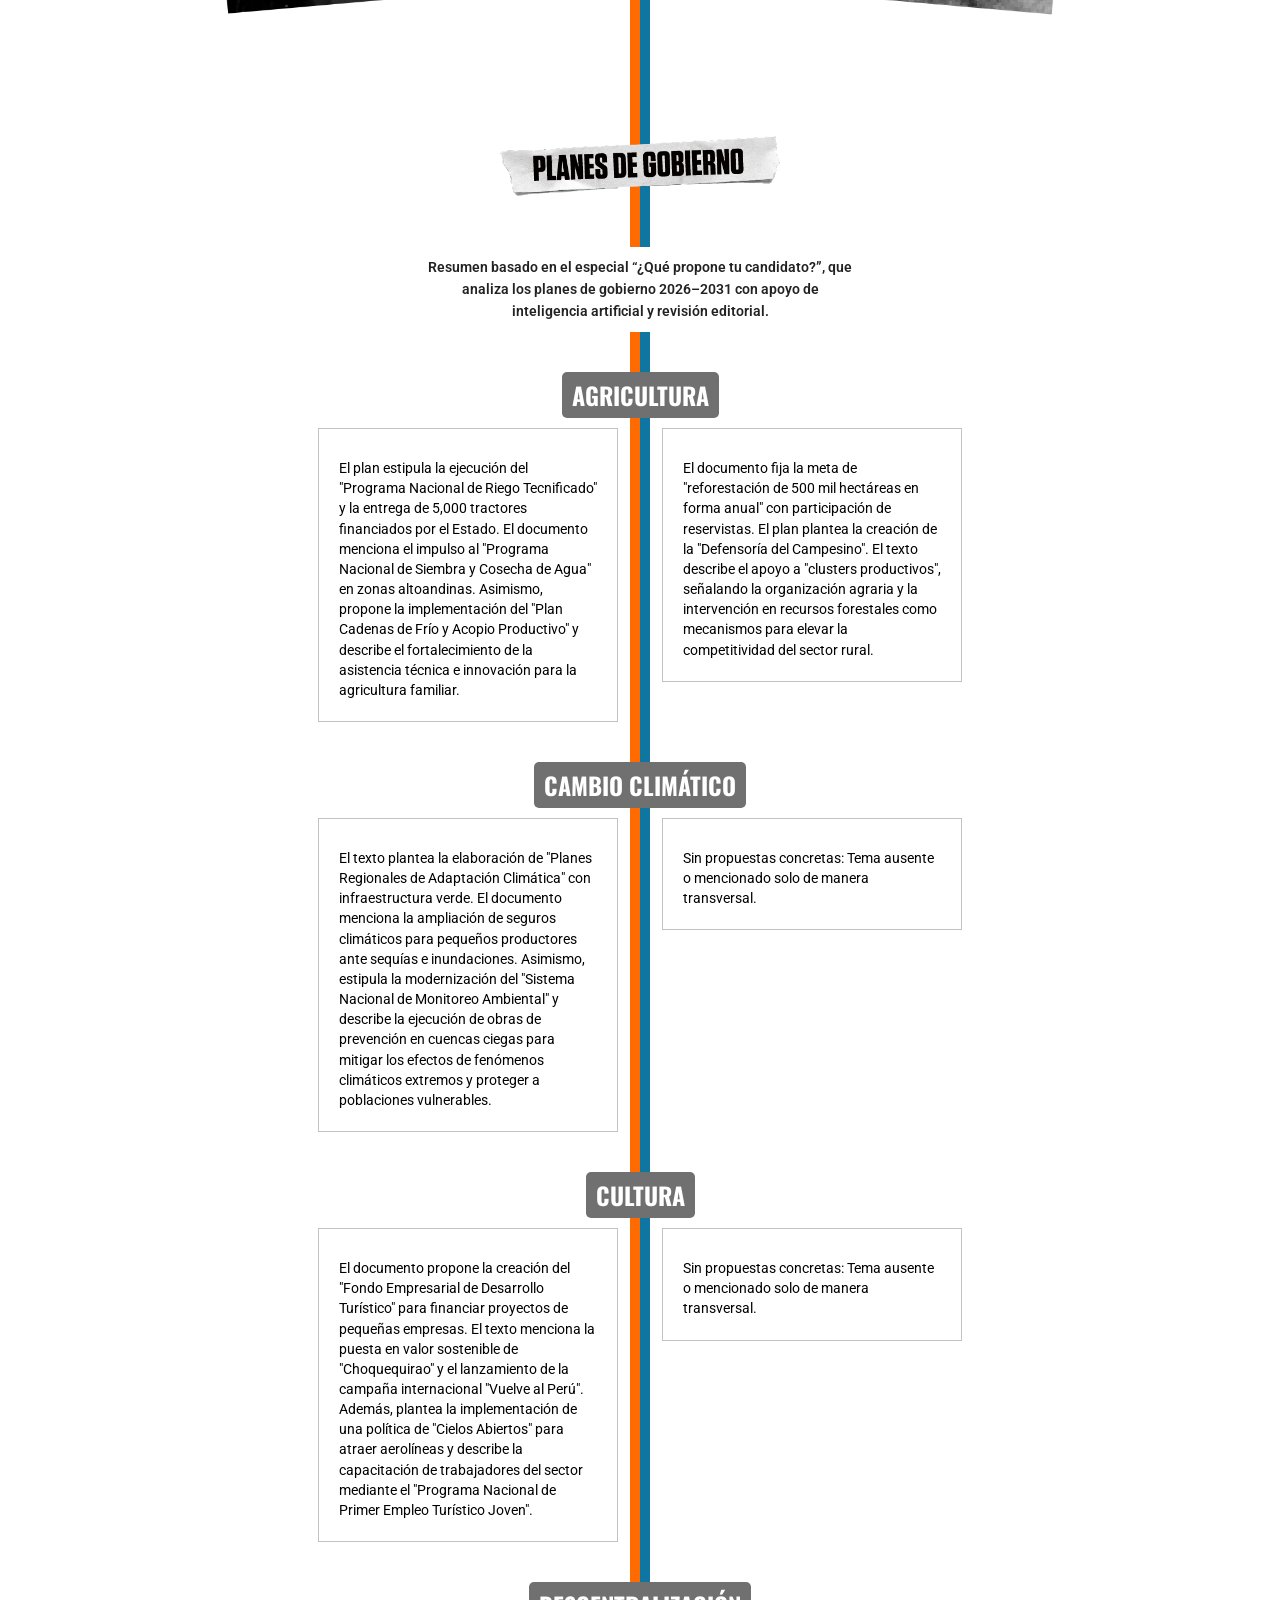
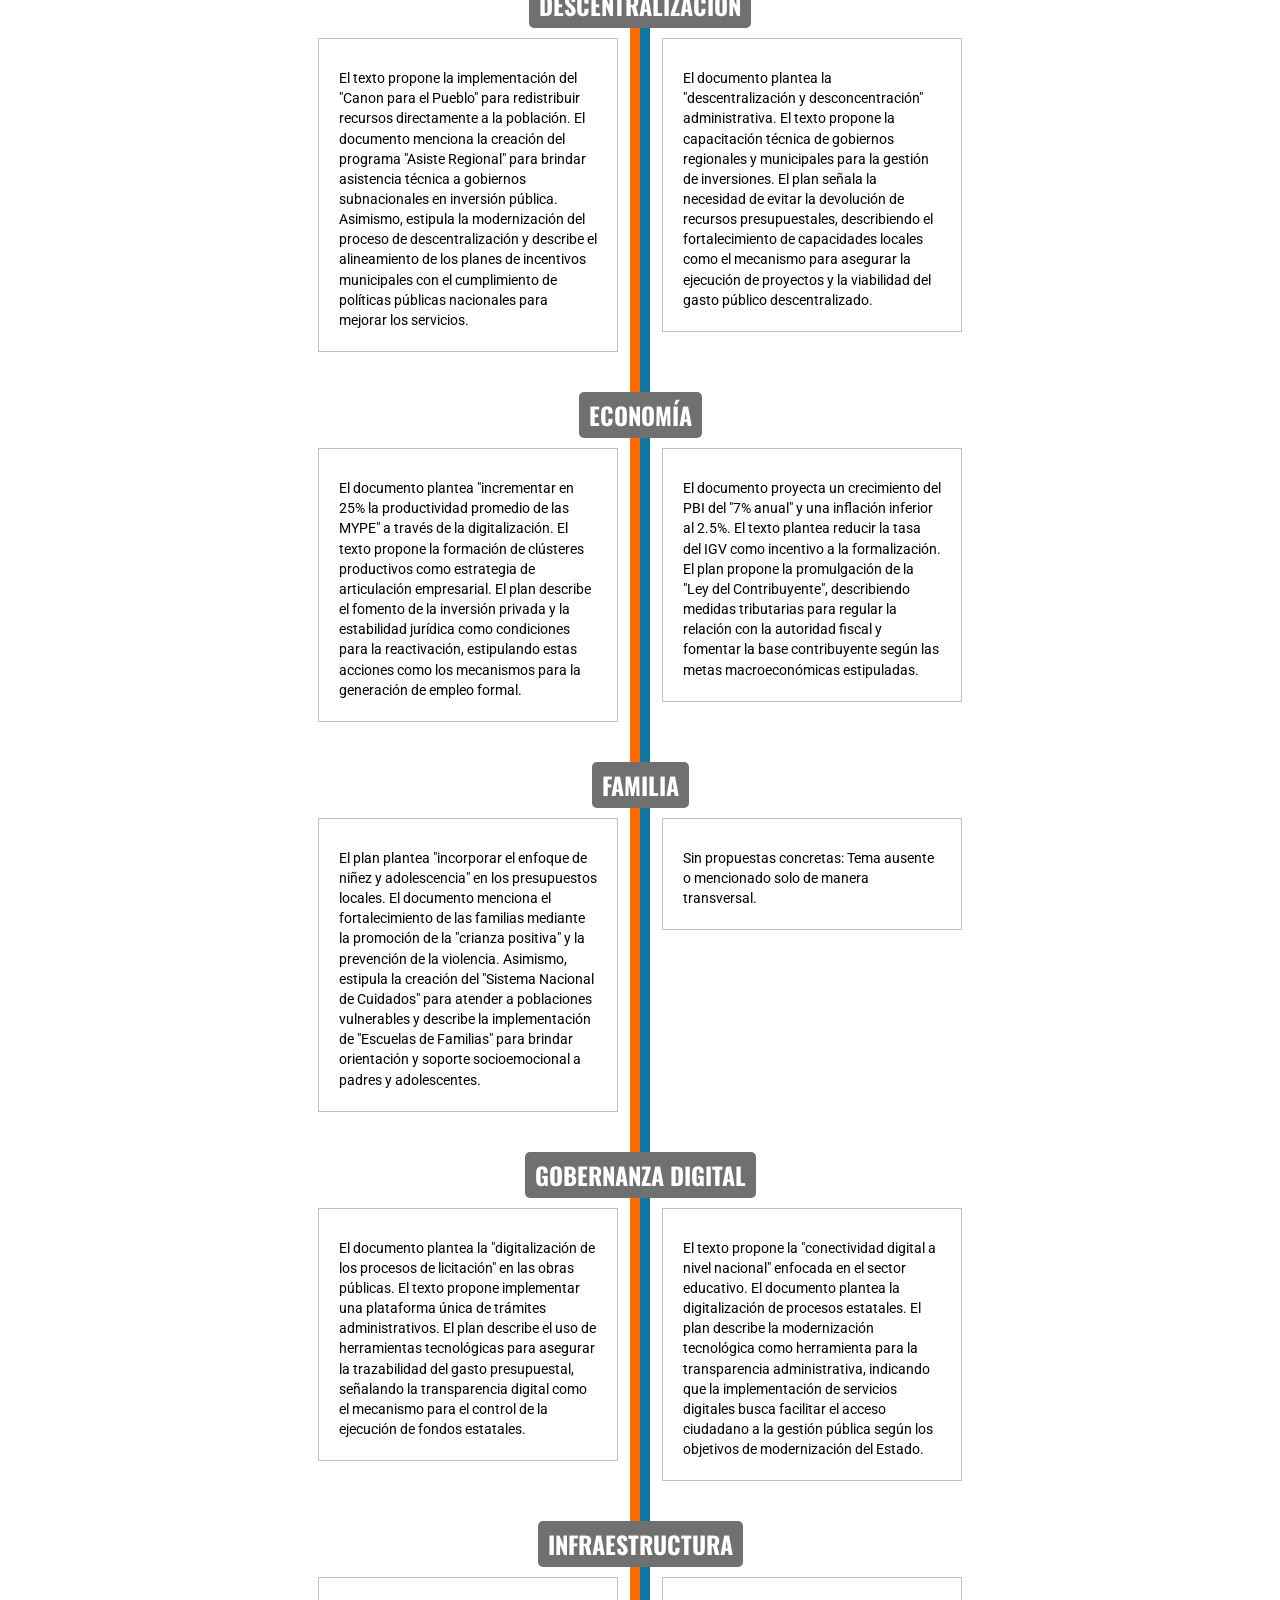
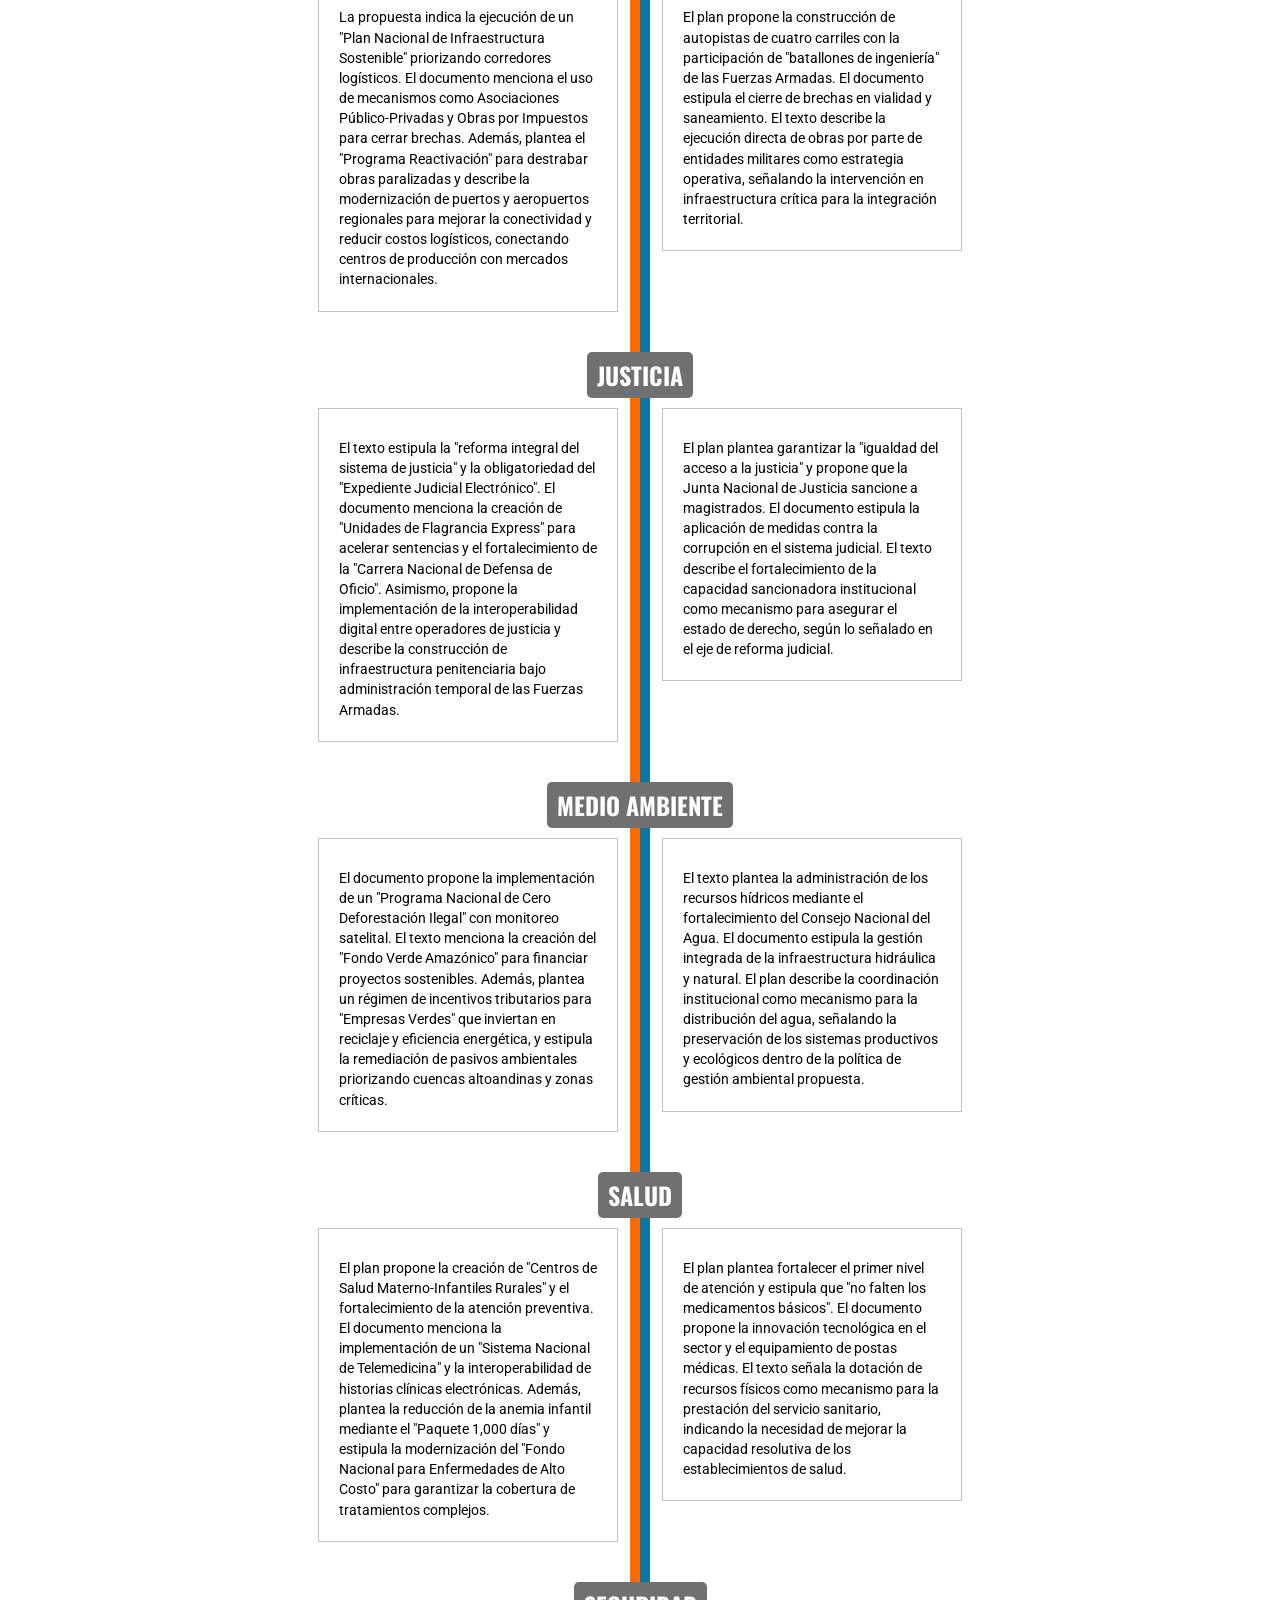
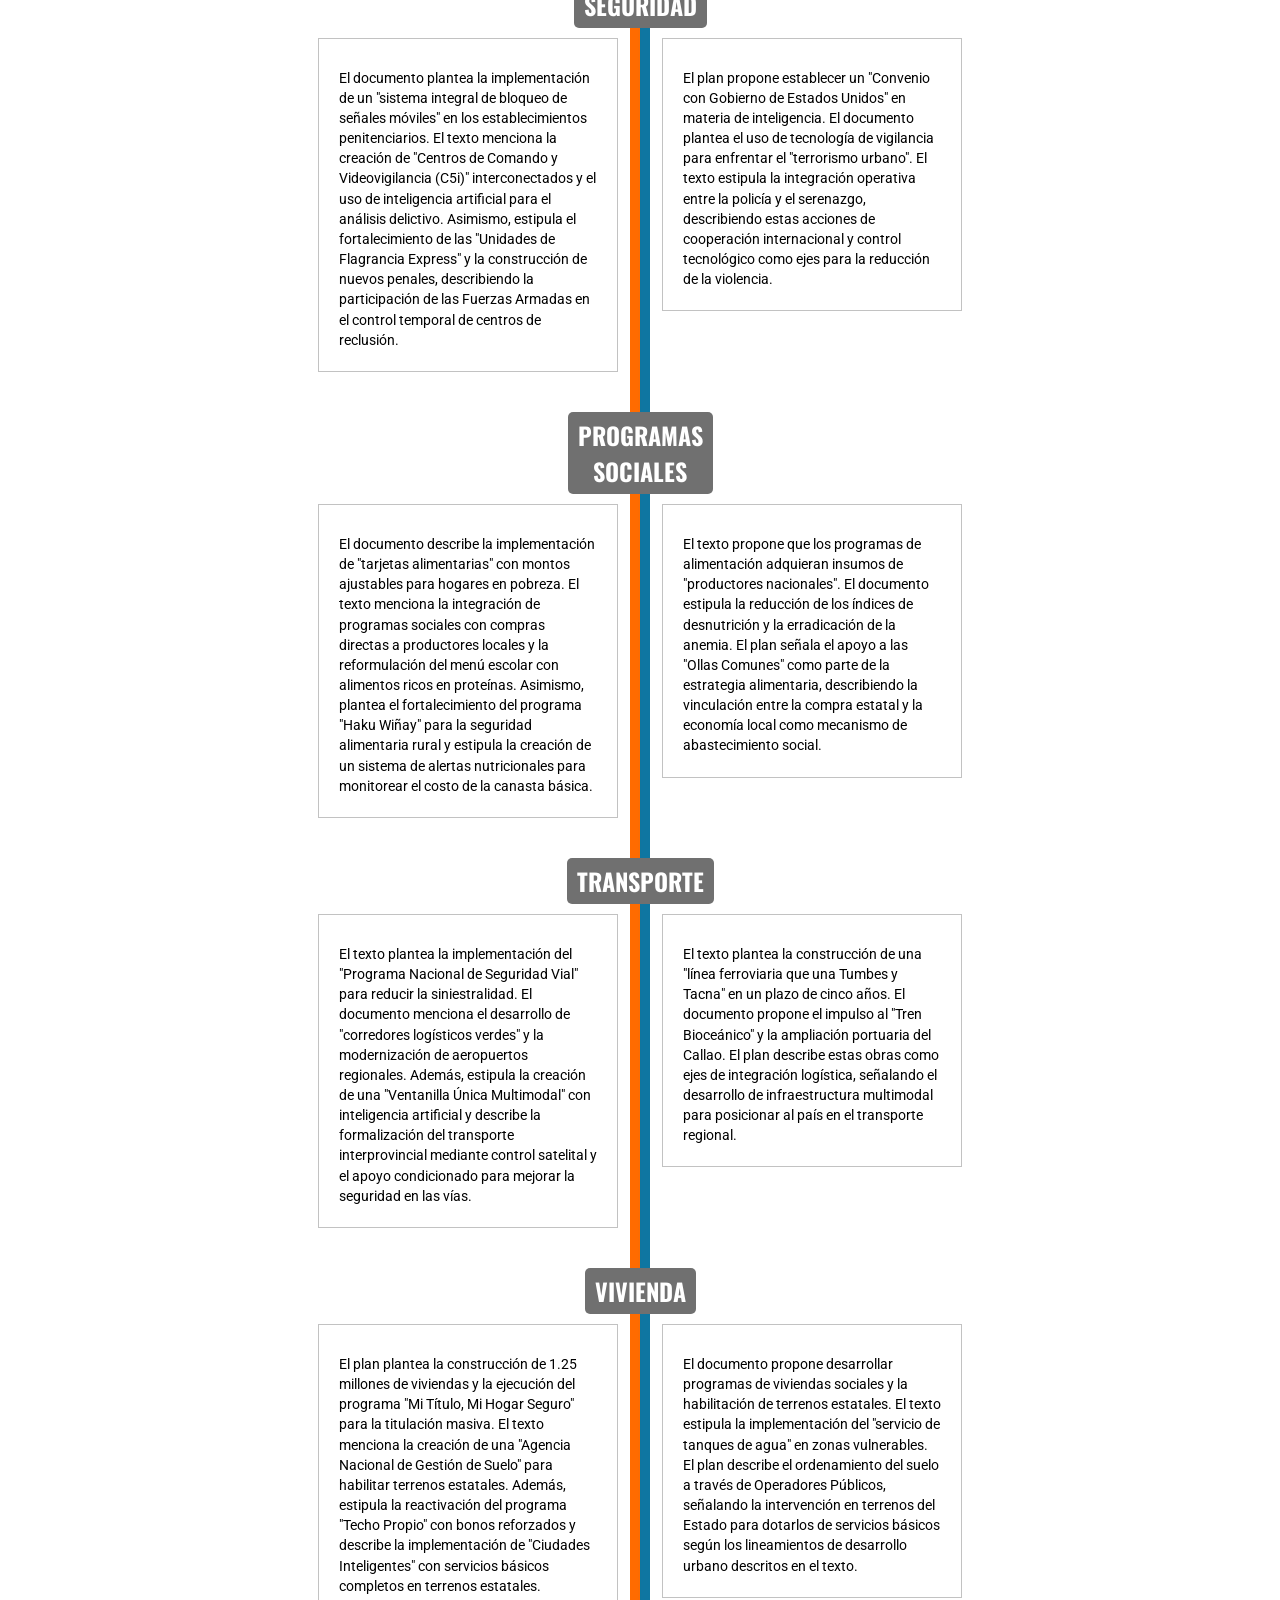
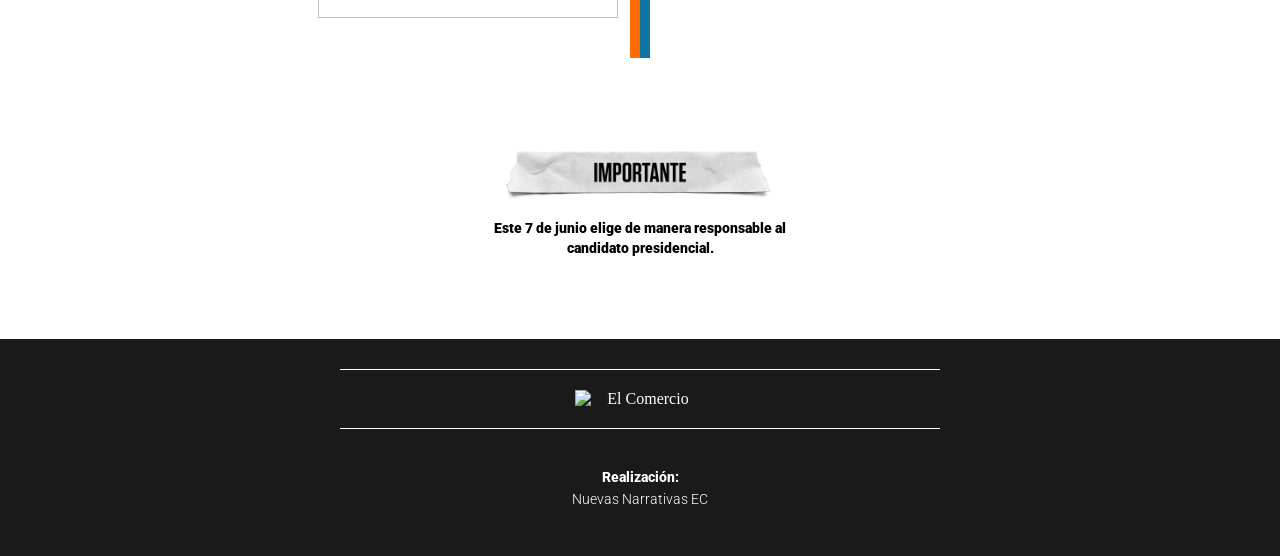
==== commit 580fda8a: "citas" ====
--- a/index.html
+++ b/index.html
@@ -3,7 +3,7 @@
 <head>
     <meta charset="UTF-8">
     <meta name="viewport" content="width=device-width, initial-scale=1.0">
-    <title>Versus electoral 2026 | El Comercio</title>
+    <title>Segunda vuelta electoral 2026 | El Comercio</title>
 
     <link rel="stylesheet" href="https://nuevasnarrativasec.github.io/versus-electoral-2026/css/style.css?v7">
 
@@ -289,14 +289,14 @@
             <div class="box-info-frase-izq">
                 <img src="https://nuevasnarrativasec.github.io/versus-electoral-2026/img/bg-frase-keiko-1.png" alt="" width="100%">
                 <h3>
-                    “La delincuencia se combatirá con "mano dura y no con abrazos".
-                    <span>Declaraciones durante el programa ”Siempre a las 8″ con Milagros Leiva, en <strong>El Comercio</strong></span>
+                    “La delincuencia se combatirá con ‘mano dura y no con abrazos’”.
+                    <span>Declaración de Keiko Fujimori en el programa “Siempre a las 8”, con Milagros Leiva, en <strong>El Comercio</strong>.</span>
                 </h3>
             </div>
             <div class="box-info-frase-der">  
                 <img src="https://nuevasnarrativasec.github.io/versus-electoral-2026/img/bg-frase-sanchez-1.png" alt="" width="100%">              
                 <h3>
-                    "No se puede permitir que ataquen a la gente que piensa distinto. No tenemos el mismo proceder de atacar al adversario".  
+                    "No se puede permitir que ataquen a la gente que piensa distinto. No tenemos el mismo proceder de atacar al adversario".
                     <span>Rafael López Aliaga, tras incidentes durante un mitin en Talavera (Andahuaylas, Apurímac), el 5 de abril de 2026.</span>
                 </h3>
             </div>
@@ -1185,7 +1185,7 @@
             </div>
             <div class="box-info-frase-der" style="margin-top: 0;">                
                 <h3>
-                    "Tenemos que recuperar el principio de autoridad en el país".    
+                    “Tenemos que recuperar el principio de autoridad en el país”.
                     <span>Rafael López Aliaga, en actividades de campaña sobre seguridad y orden interno, 2026.</span>
                 </h3>
                 <img src="https://nuevasnarrativasec.github.io/versus-electoral-2026/img/bg-frase-sanchez-2.png" alt="" width="100%">
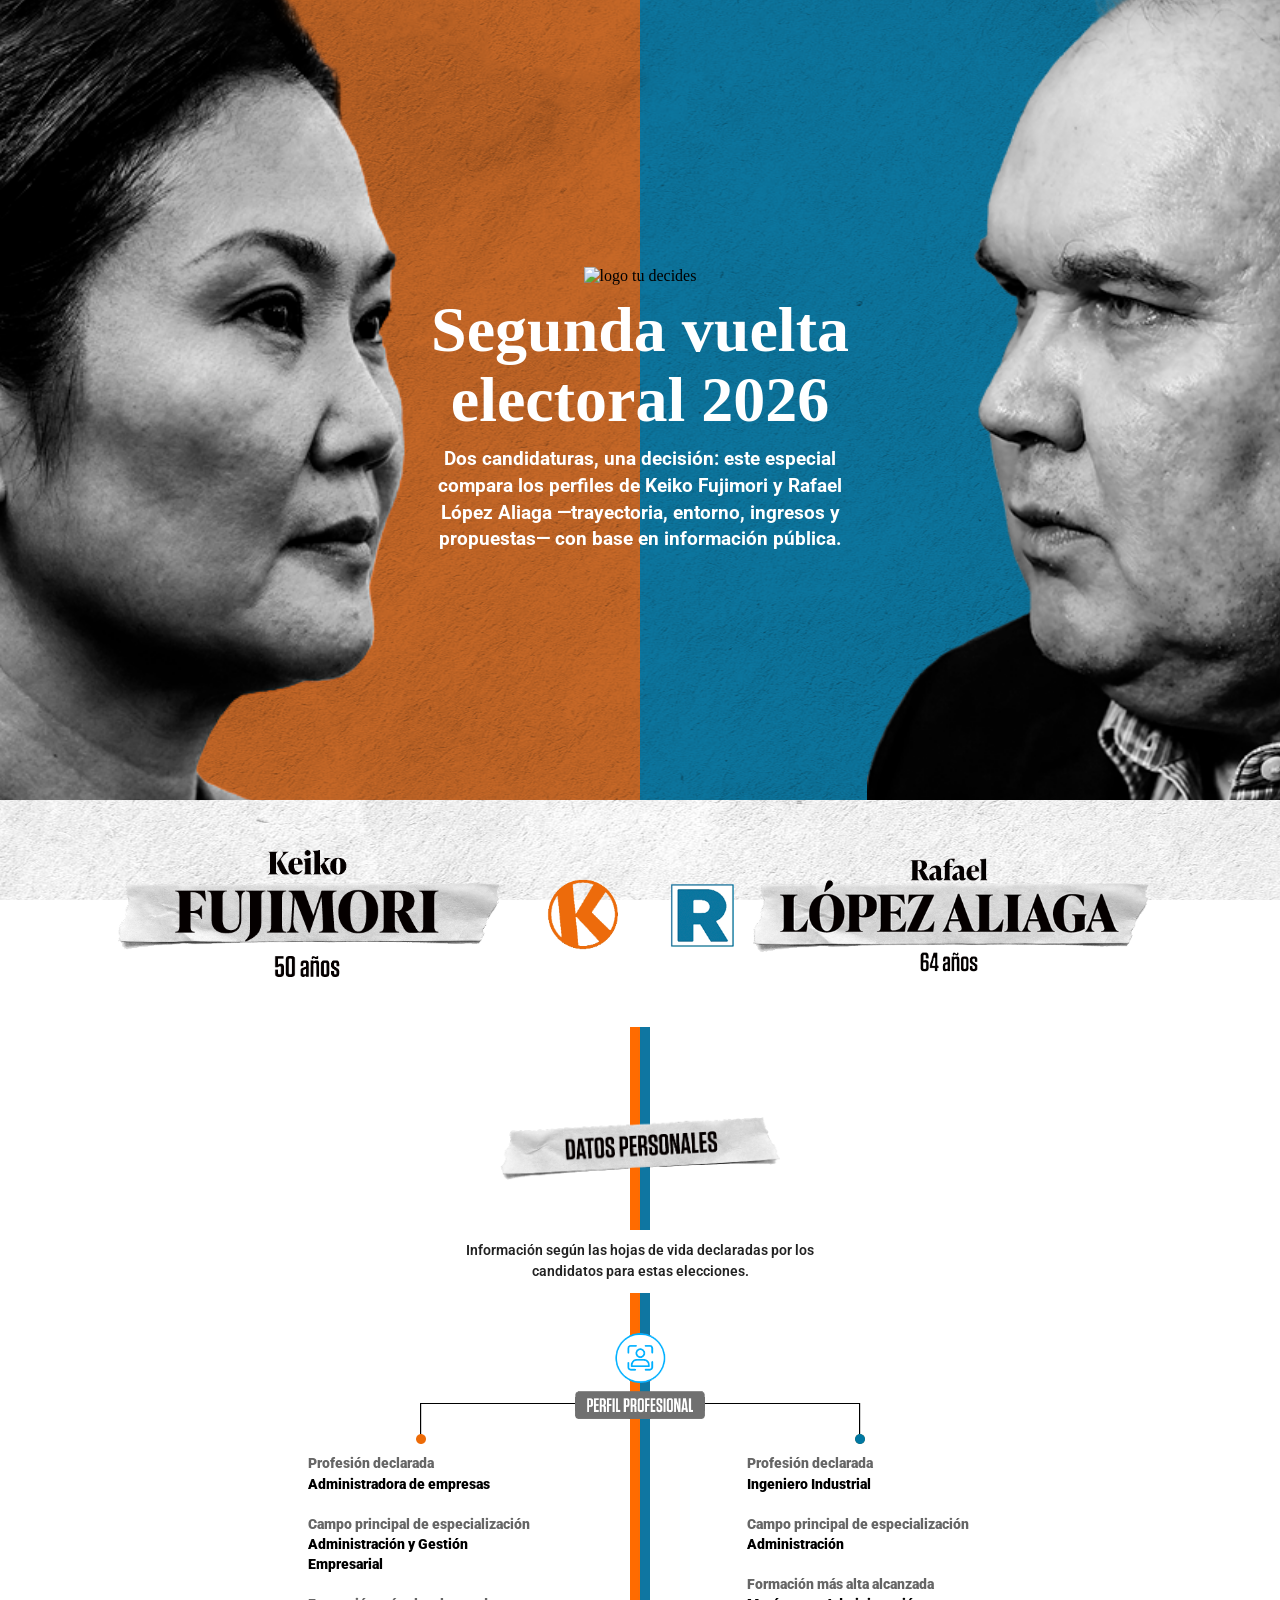
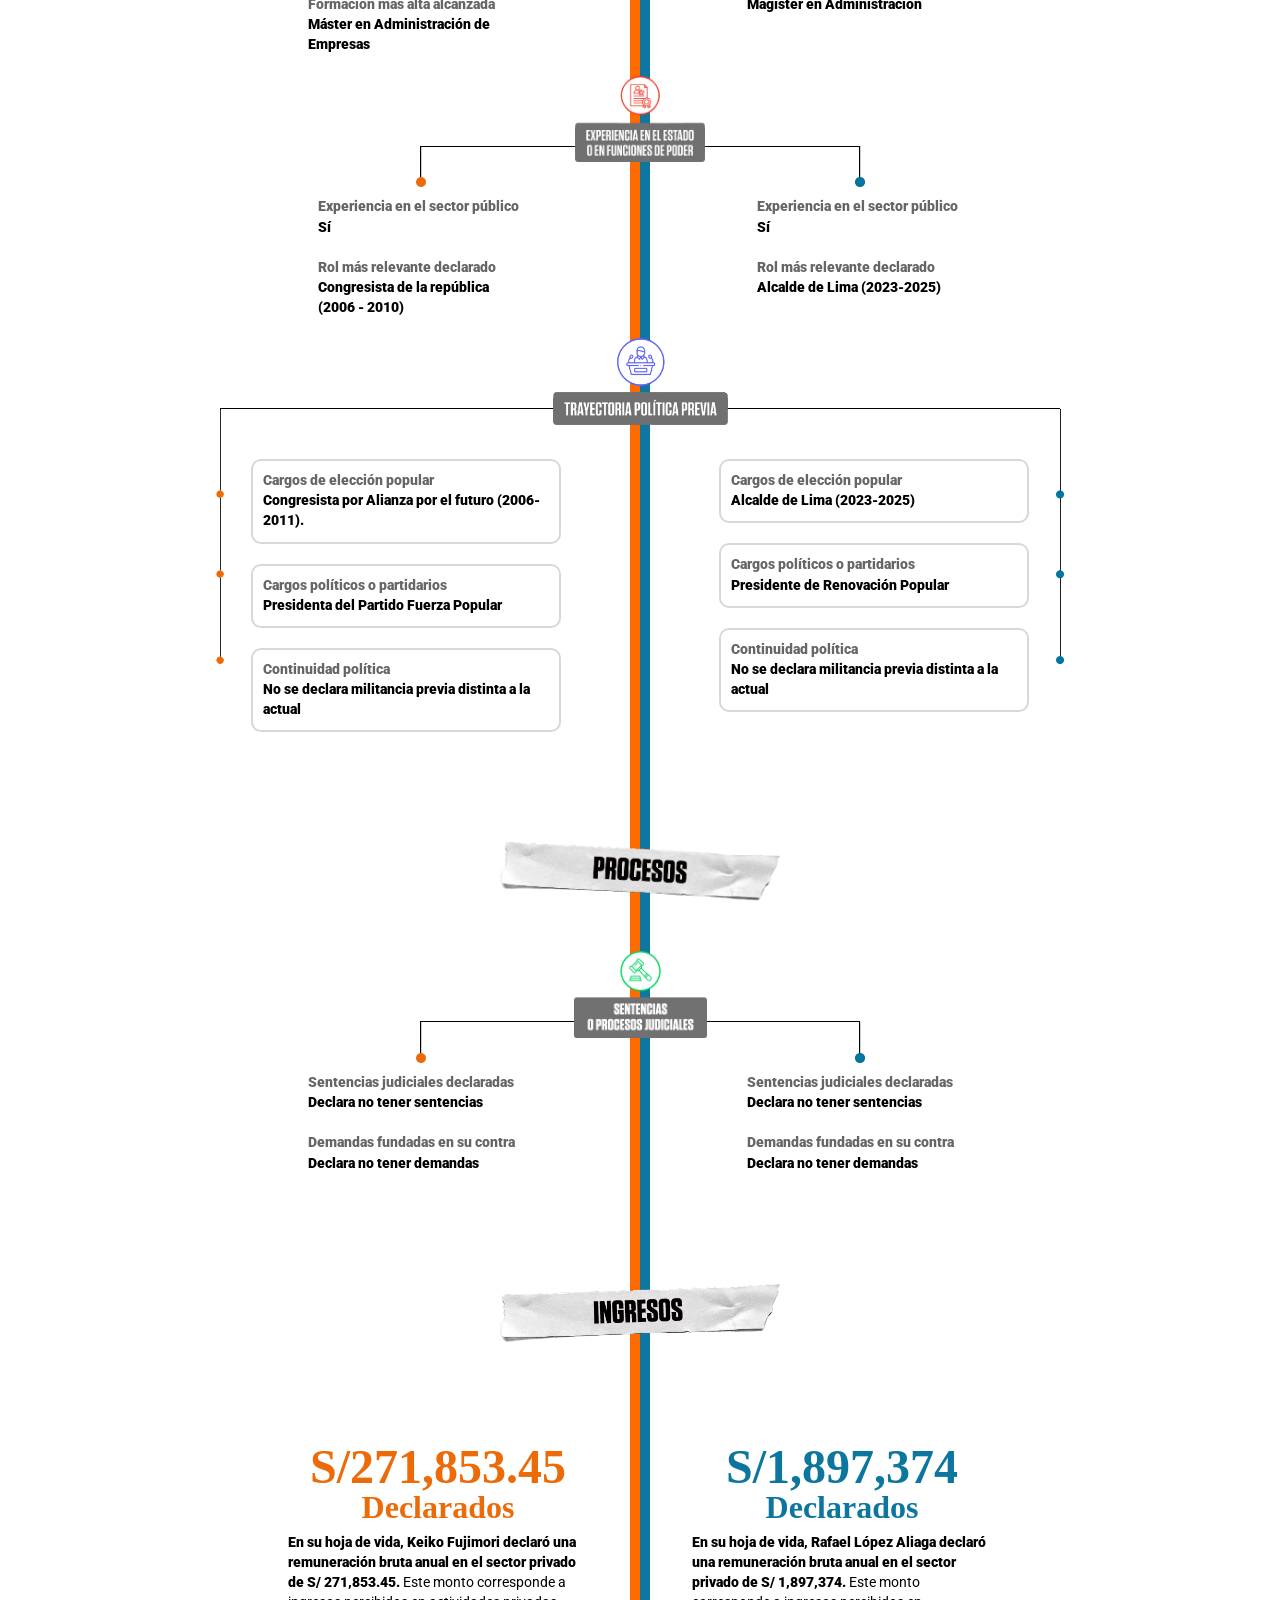
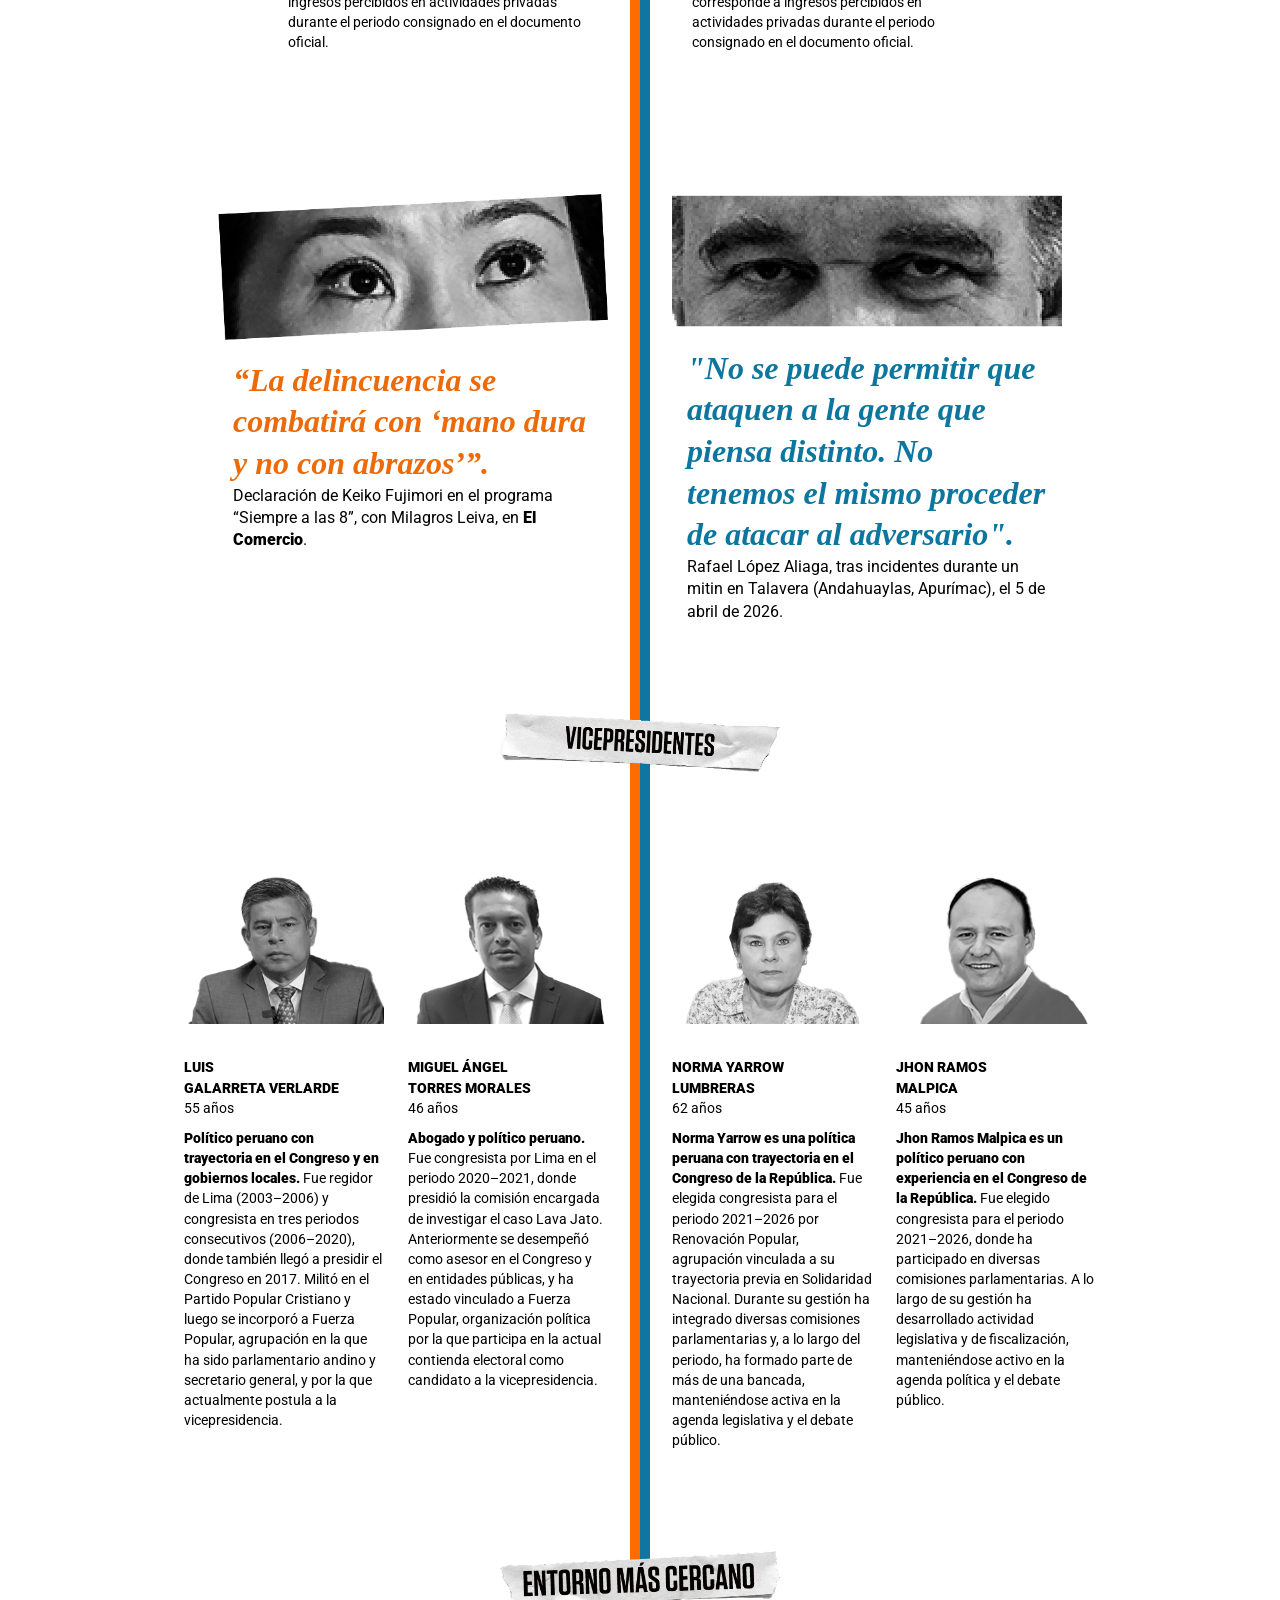
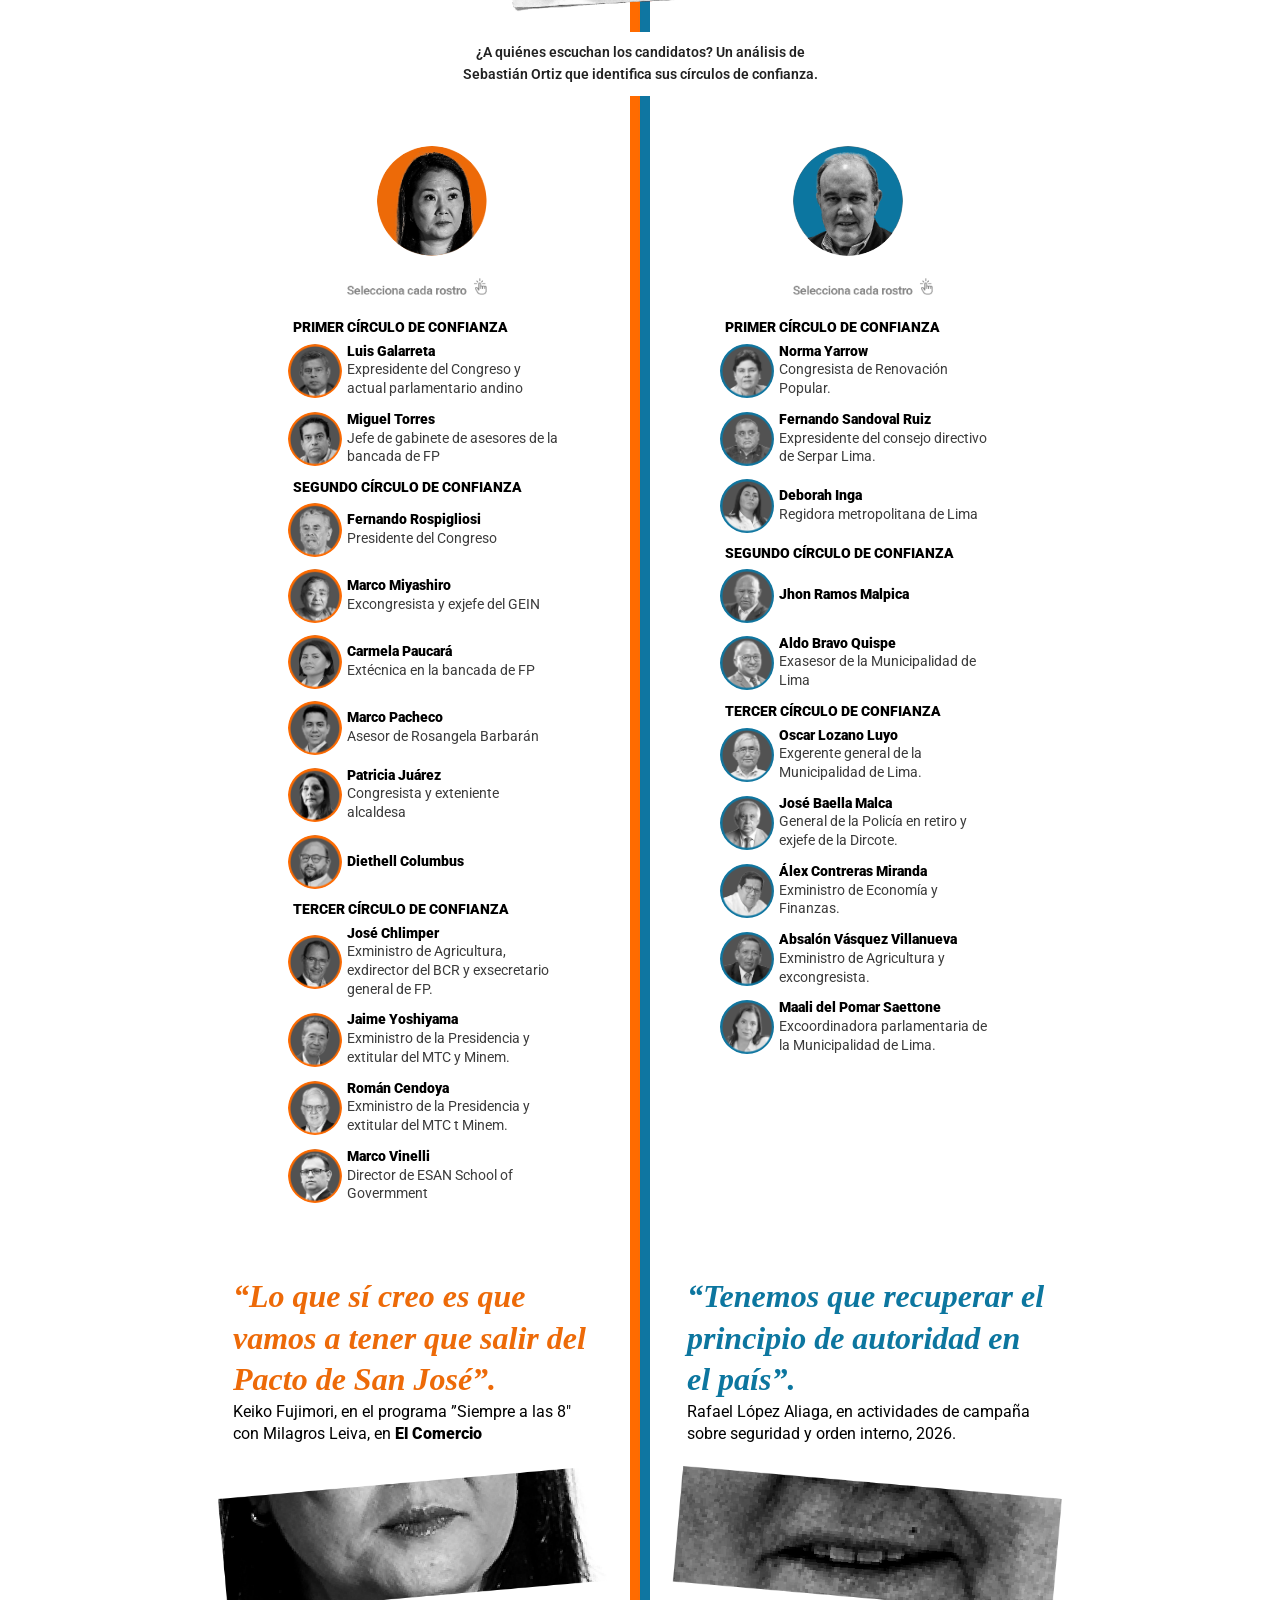
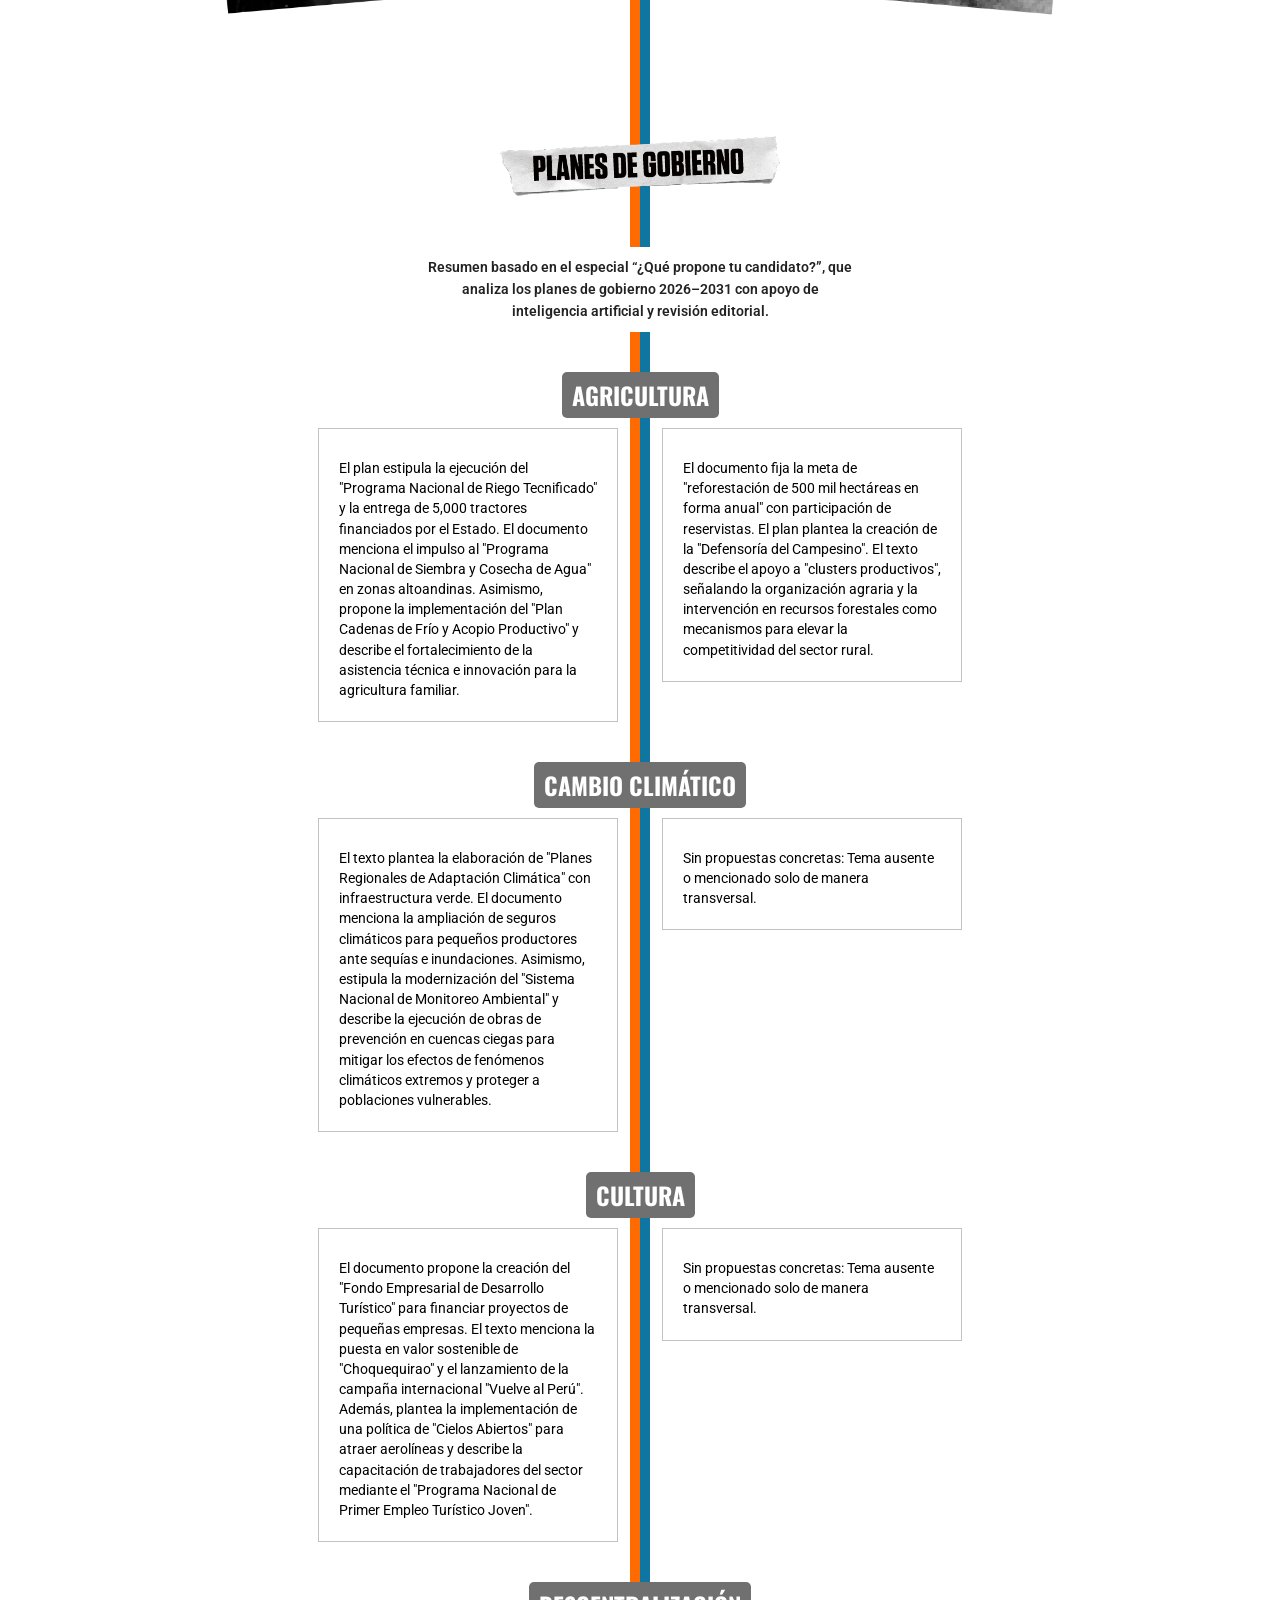
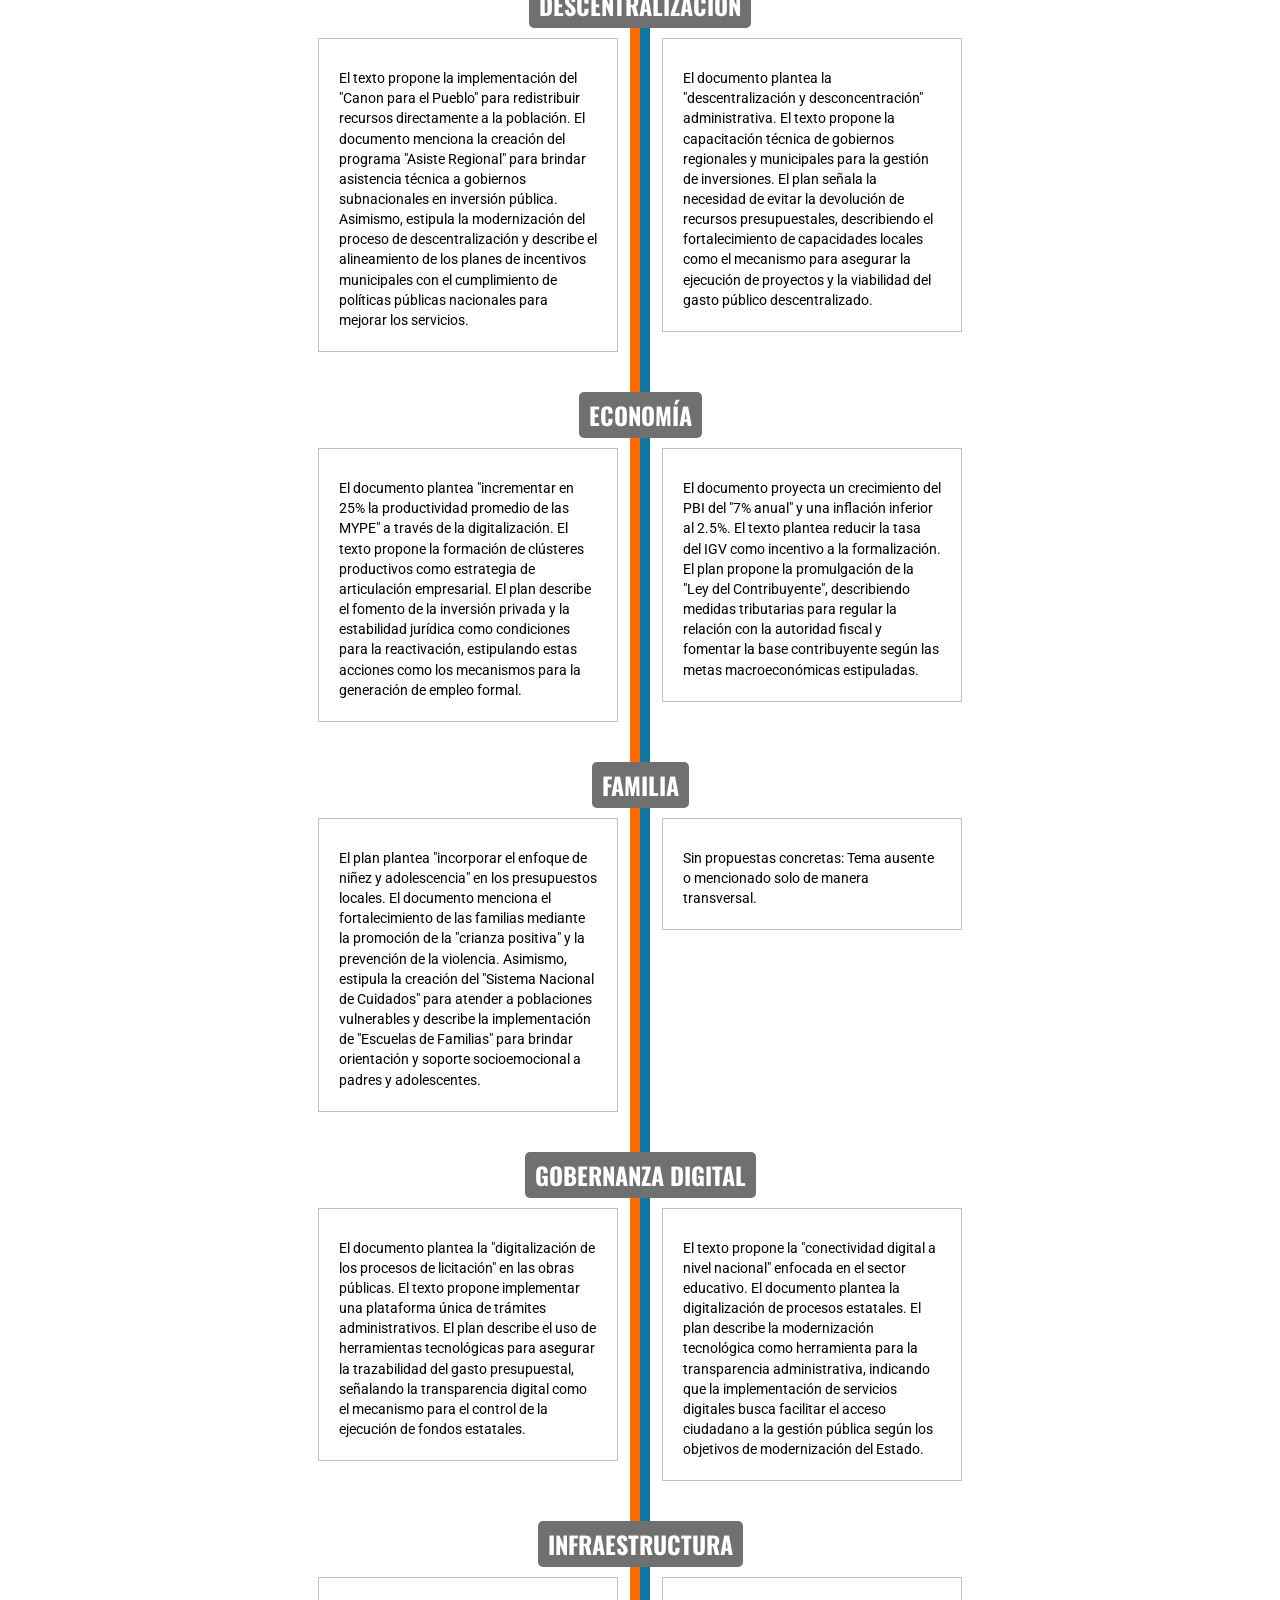
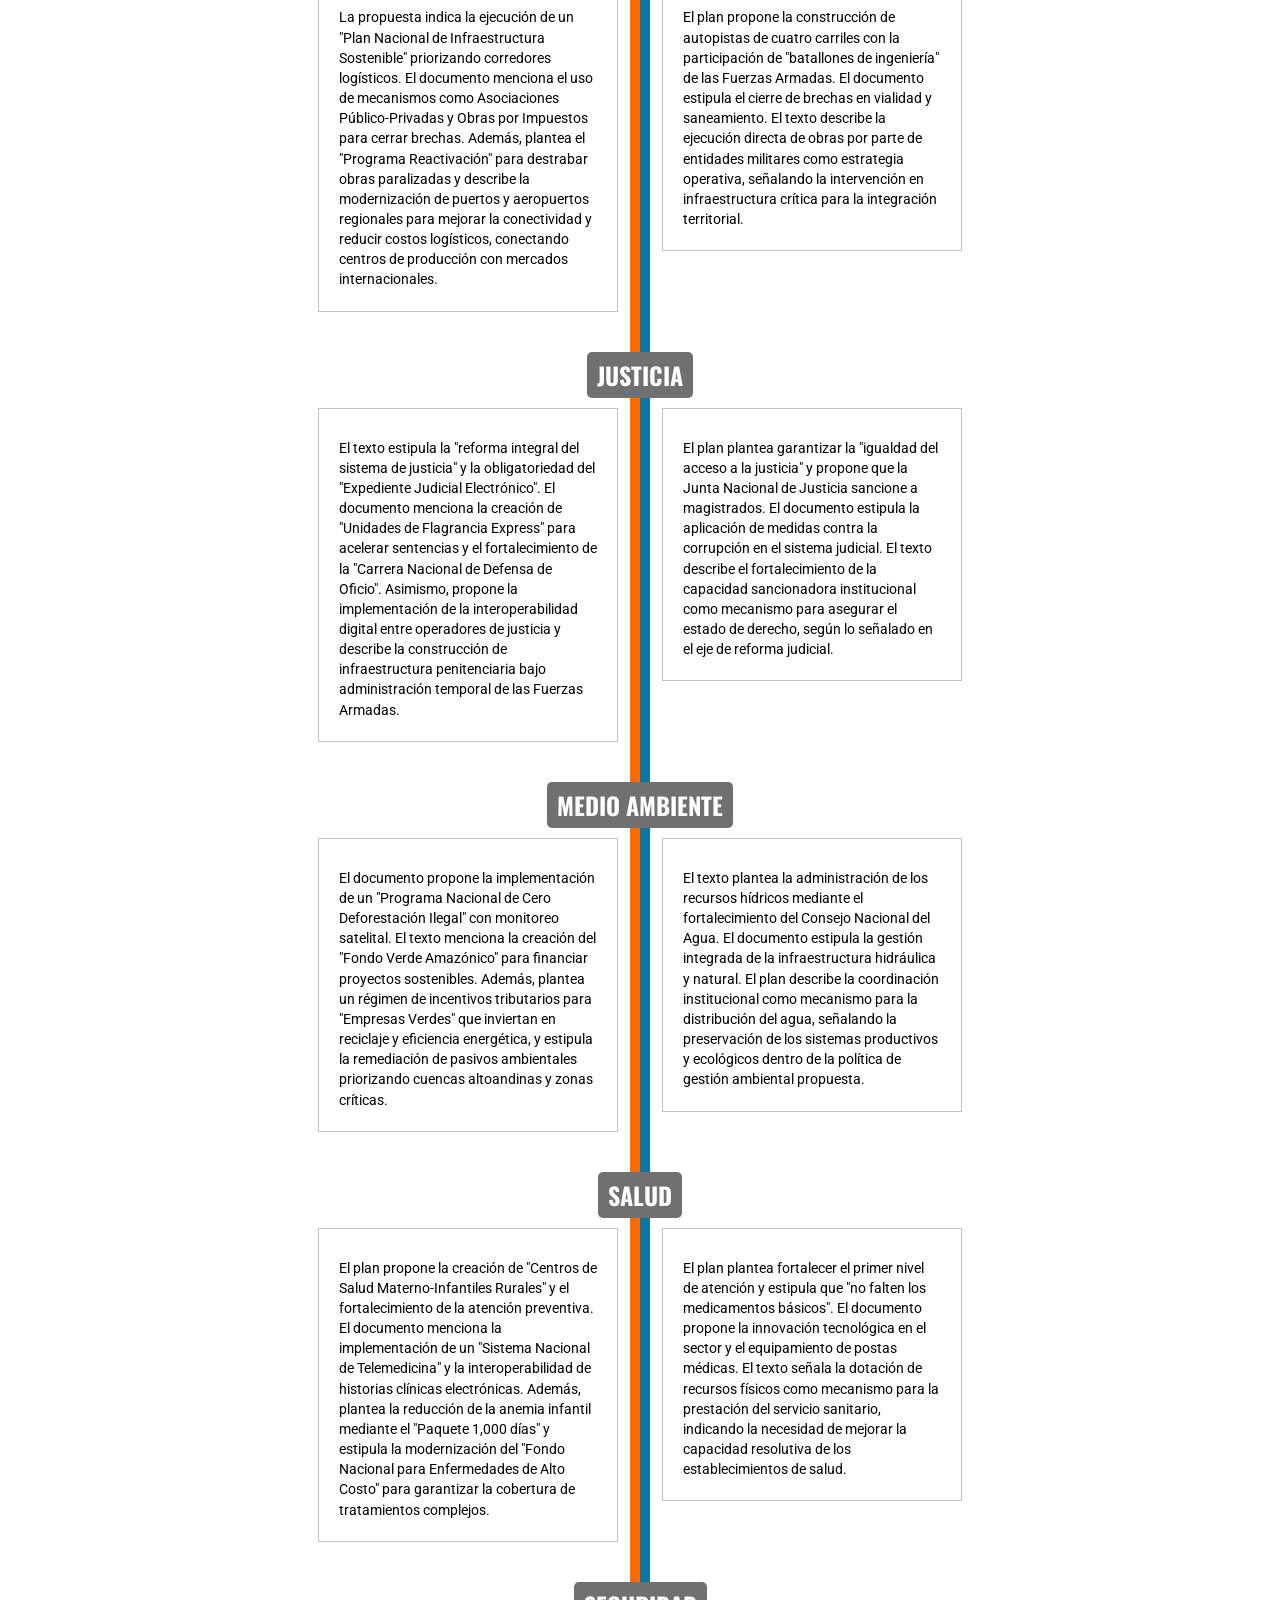
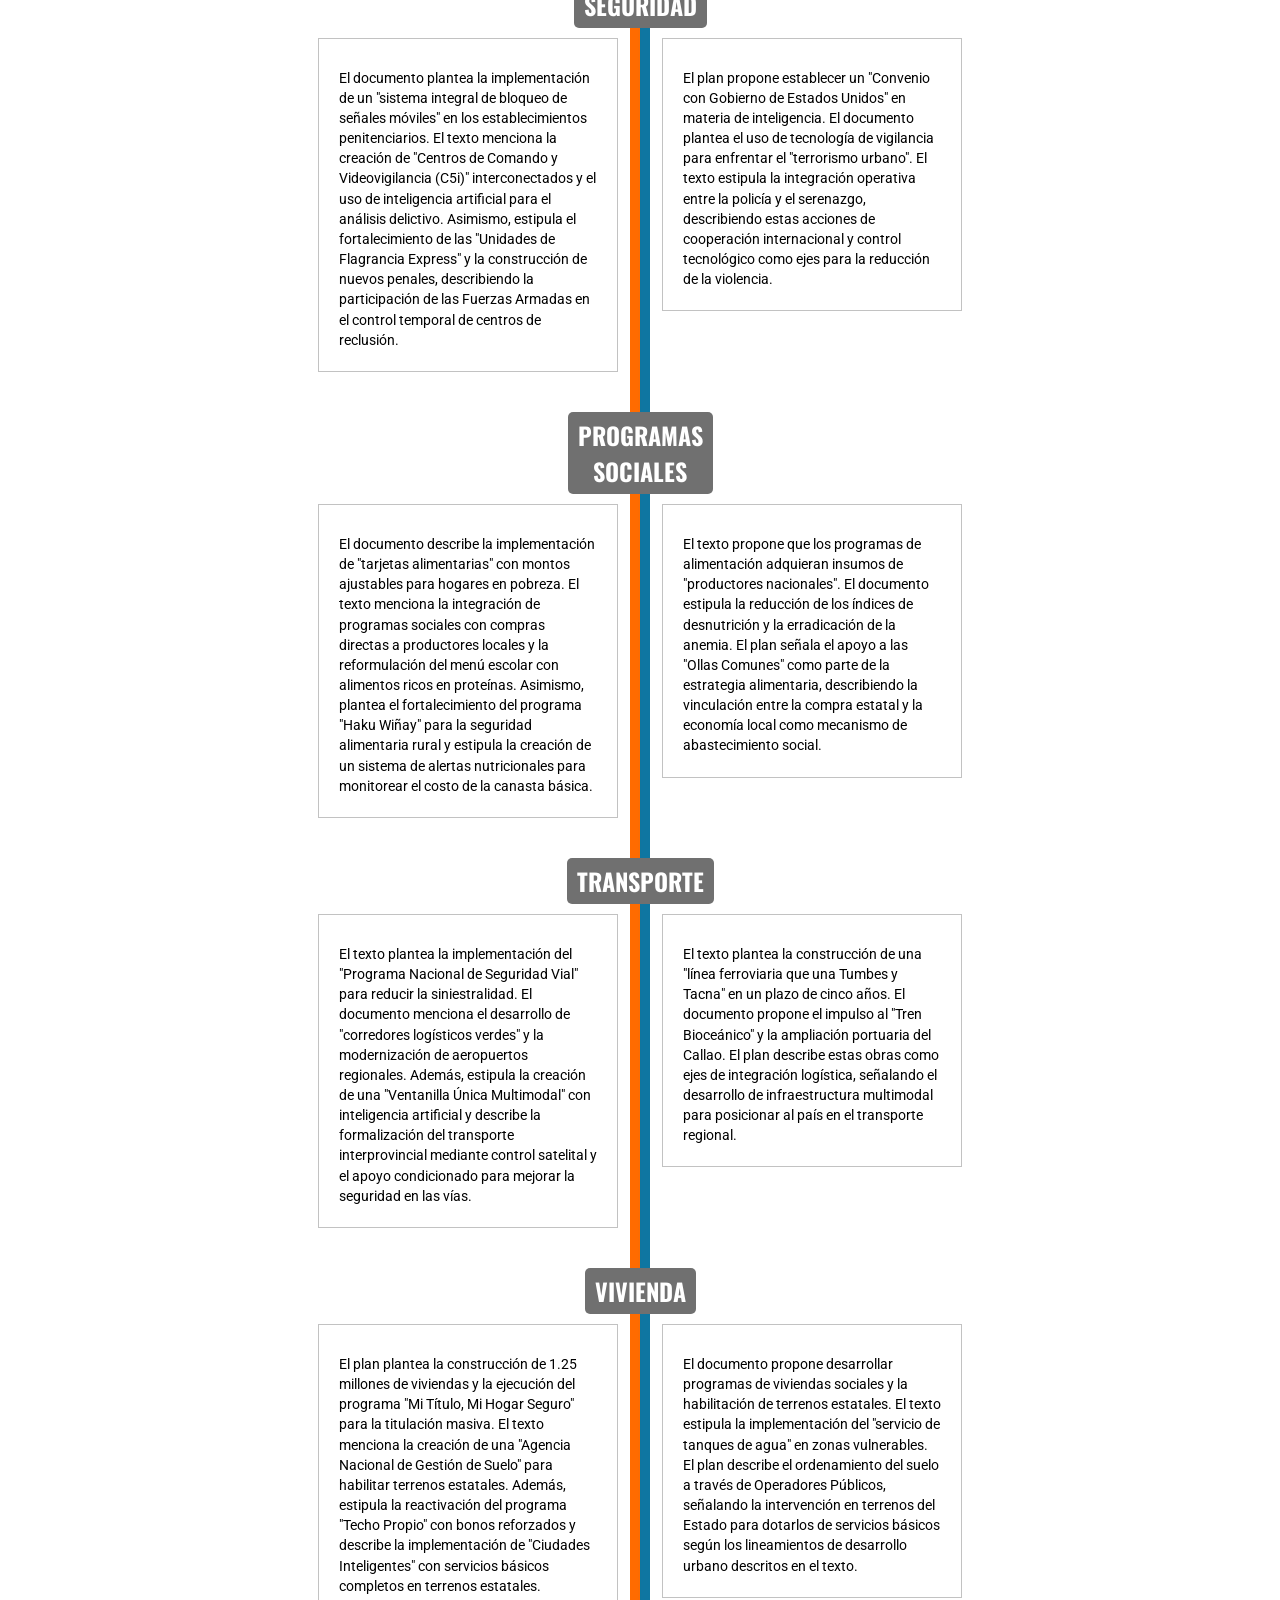
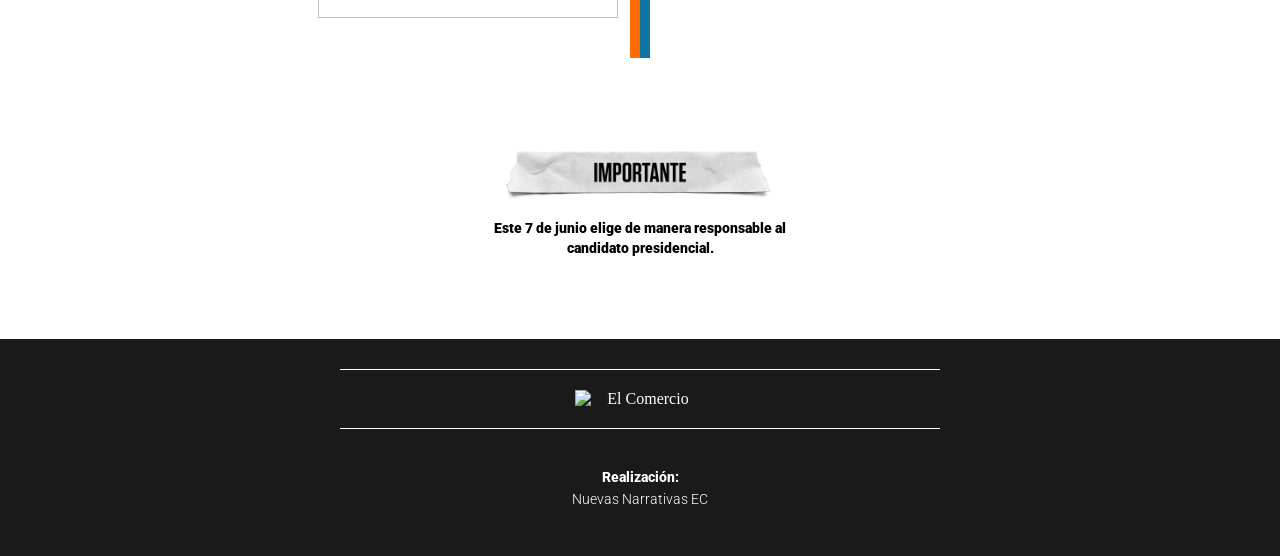
==== commit 09e1dd18: "keiko" ====
--- a/index.html
+++ b/index.html
@@ -1179,7 +1179,7 @@
             <div class="box-info-frase-izq">                
                 <h3>
                     “Lo que sí creo es que vamos a tener que salir del Pacto de San José”.
-                    <span>Declaraciones durante el programa ”Siempre a las 8″ con Milagros Leiva, en <strong>El Comercio</strong></span>
+                    <span>Keiko Fujimori, en el programa ”Siempre a las 8″ con Milagros Leiva, en <strong>El Comercio</strong></span>
                 </h3>
                 <img src="https://nuevasnarrativasec.github.io/versus-electoral-2026/img/bg-frase-keiko-2.png" alt="" width="100%">
             </div>
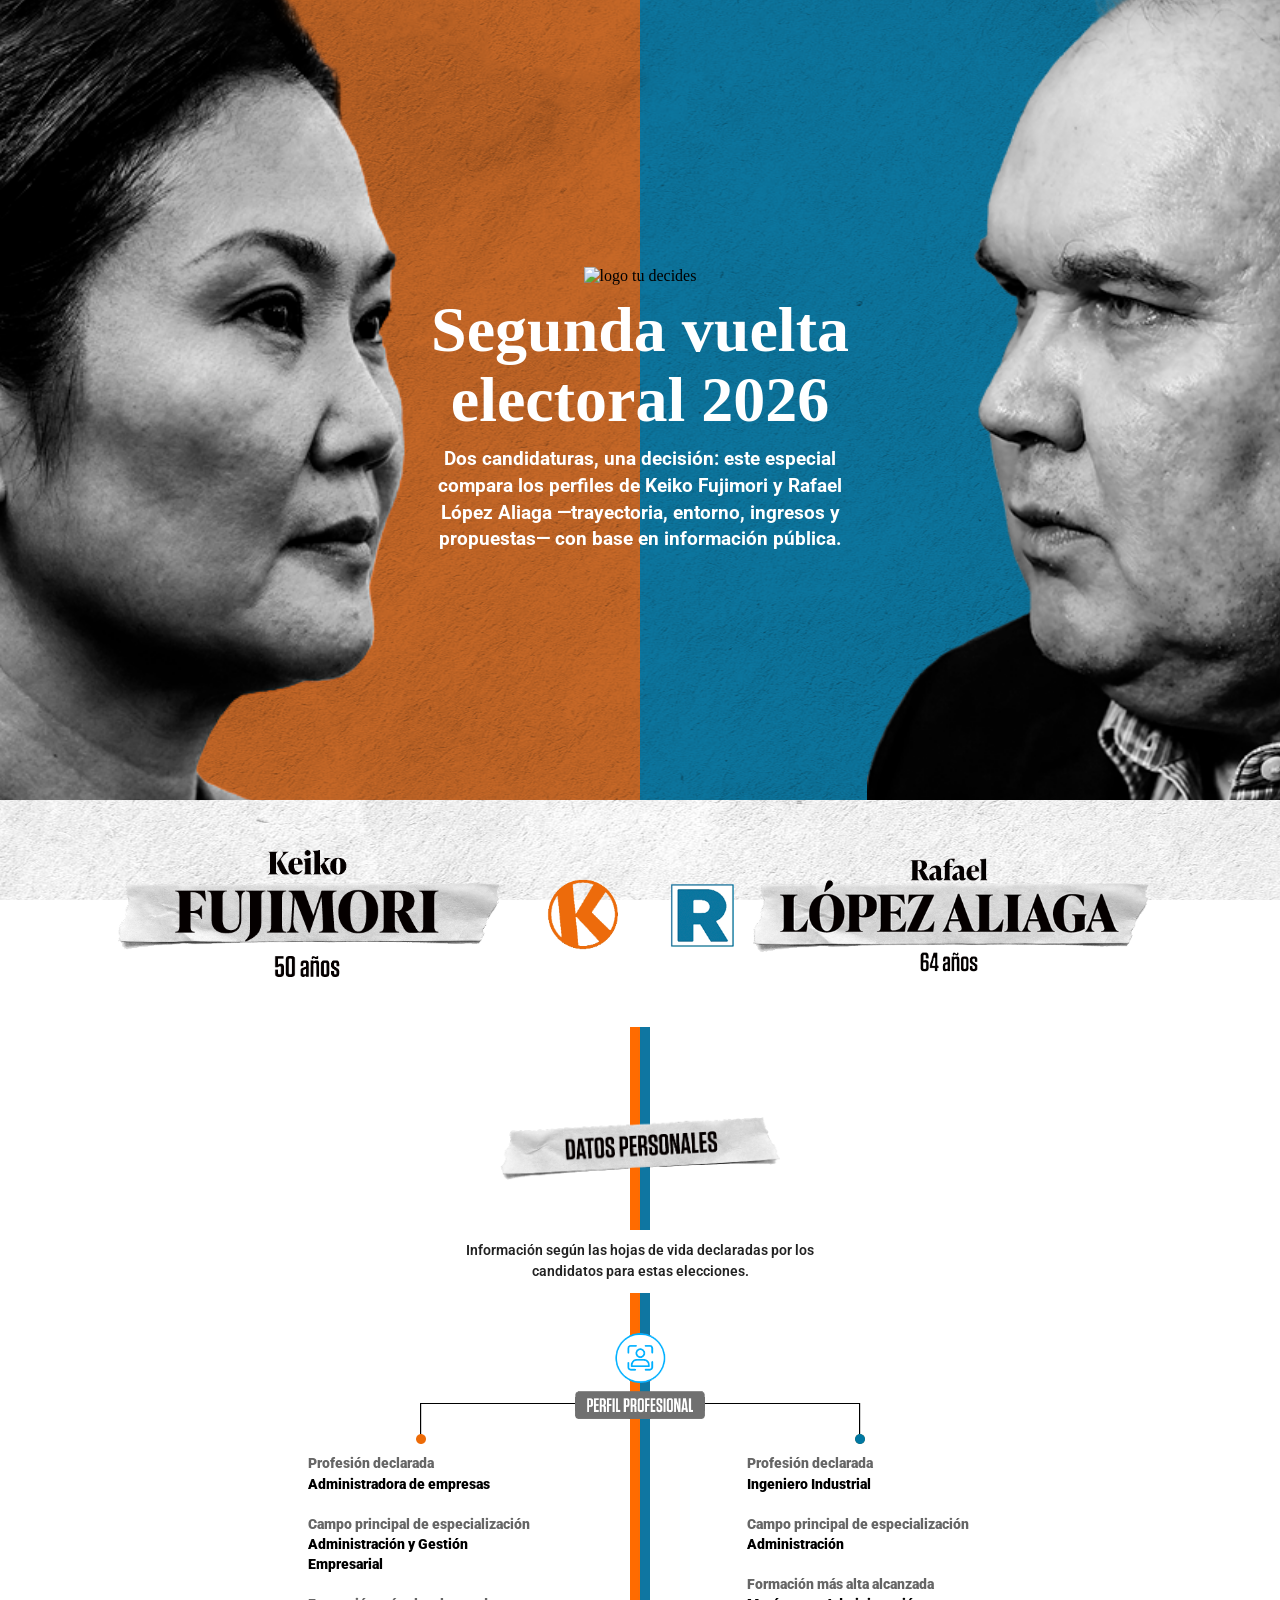
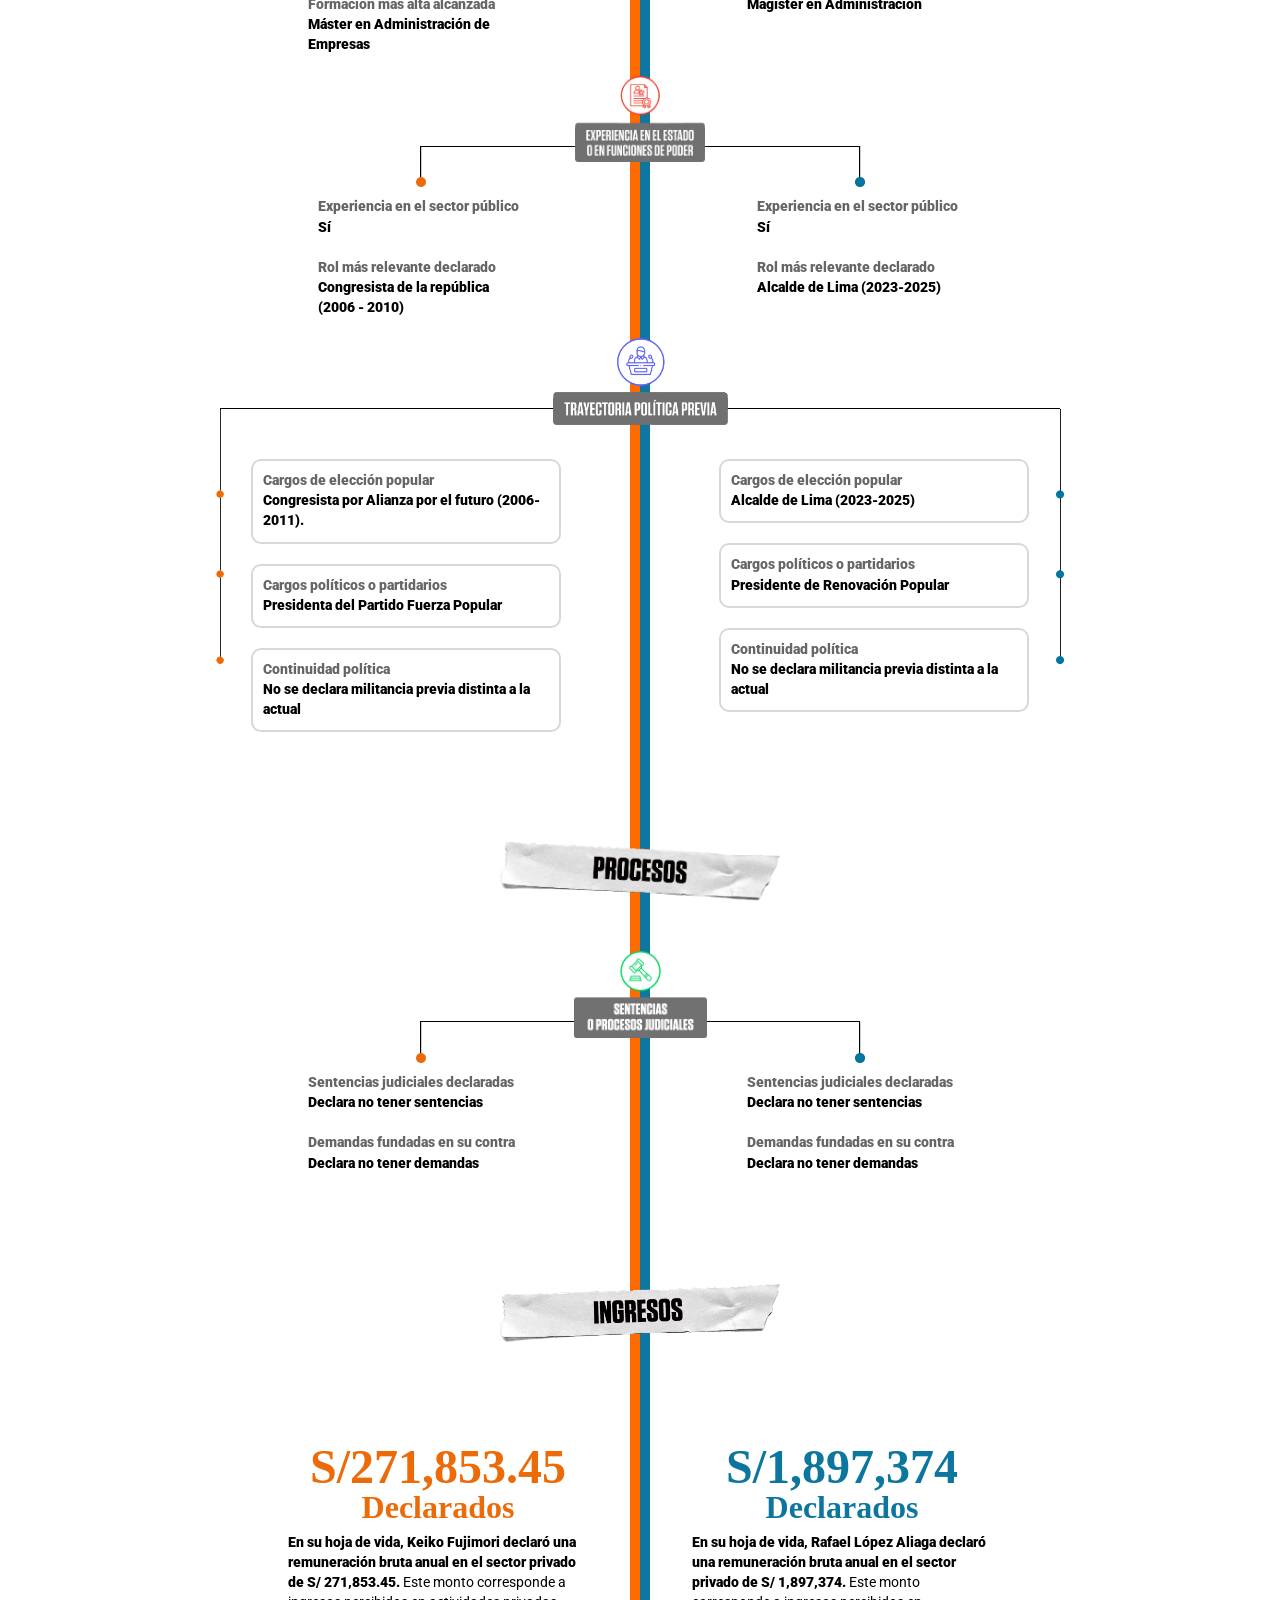
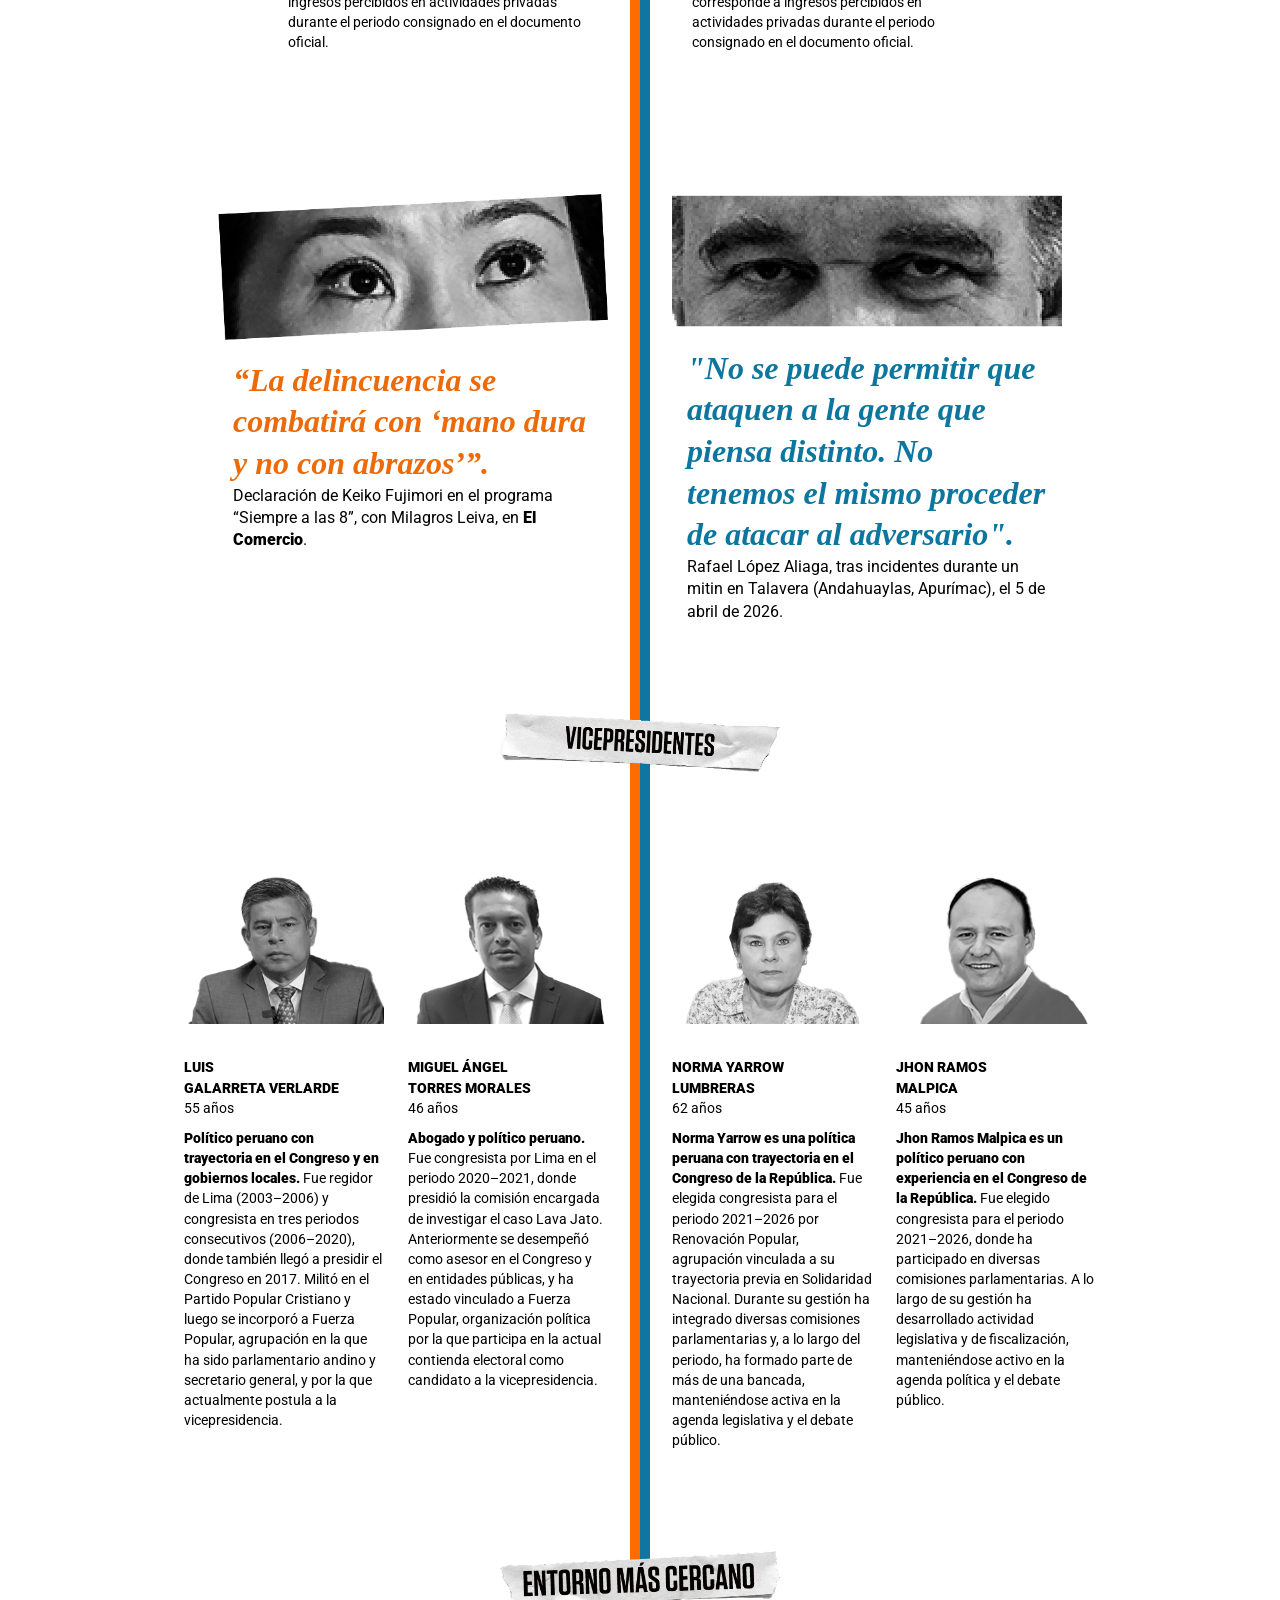
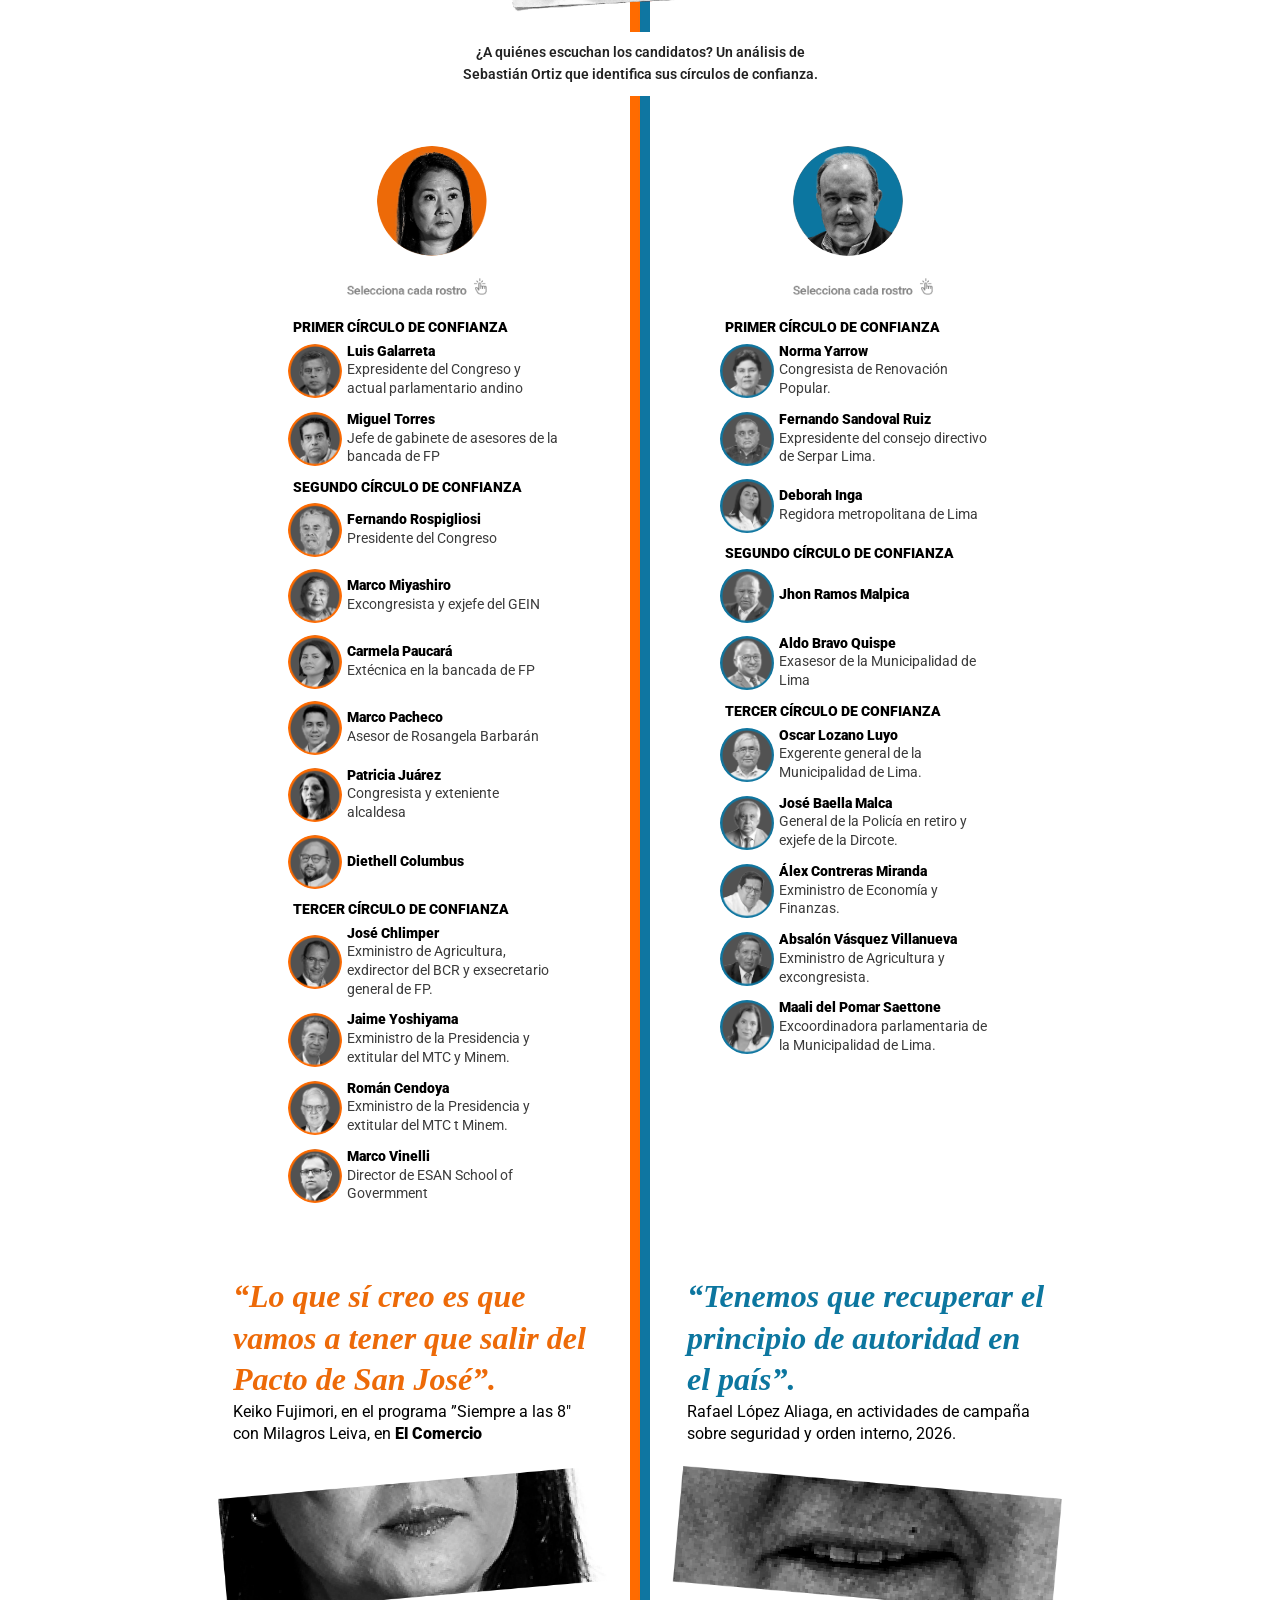
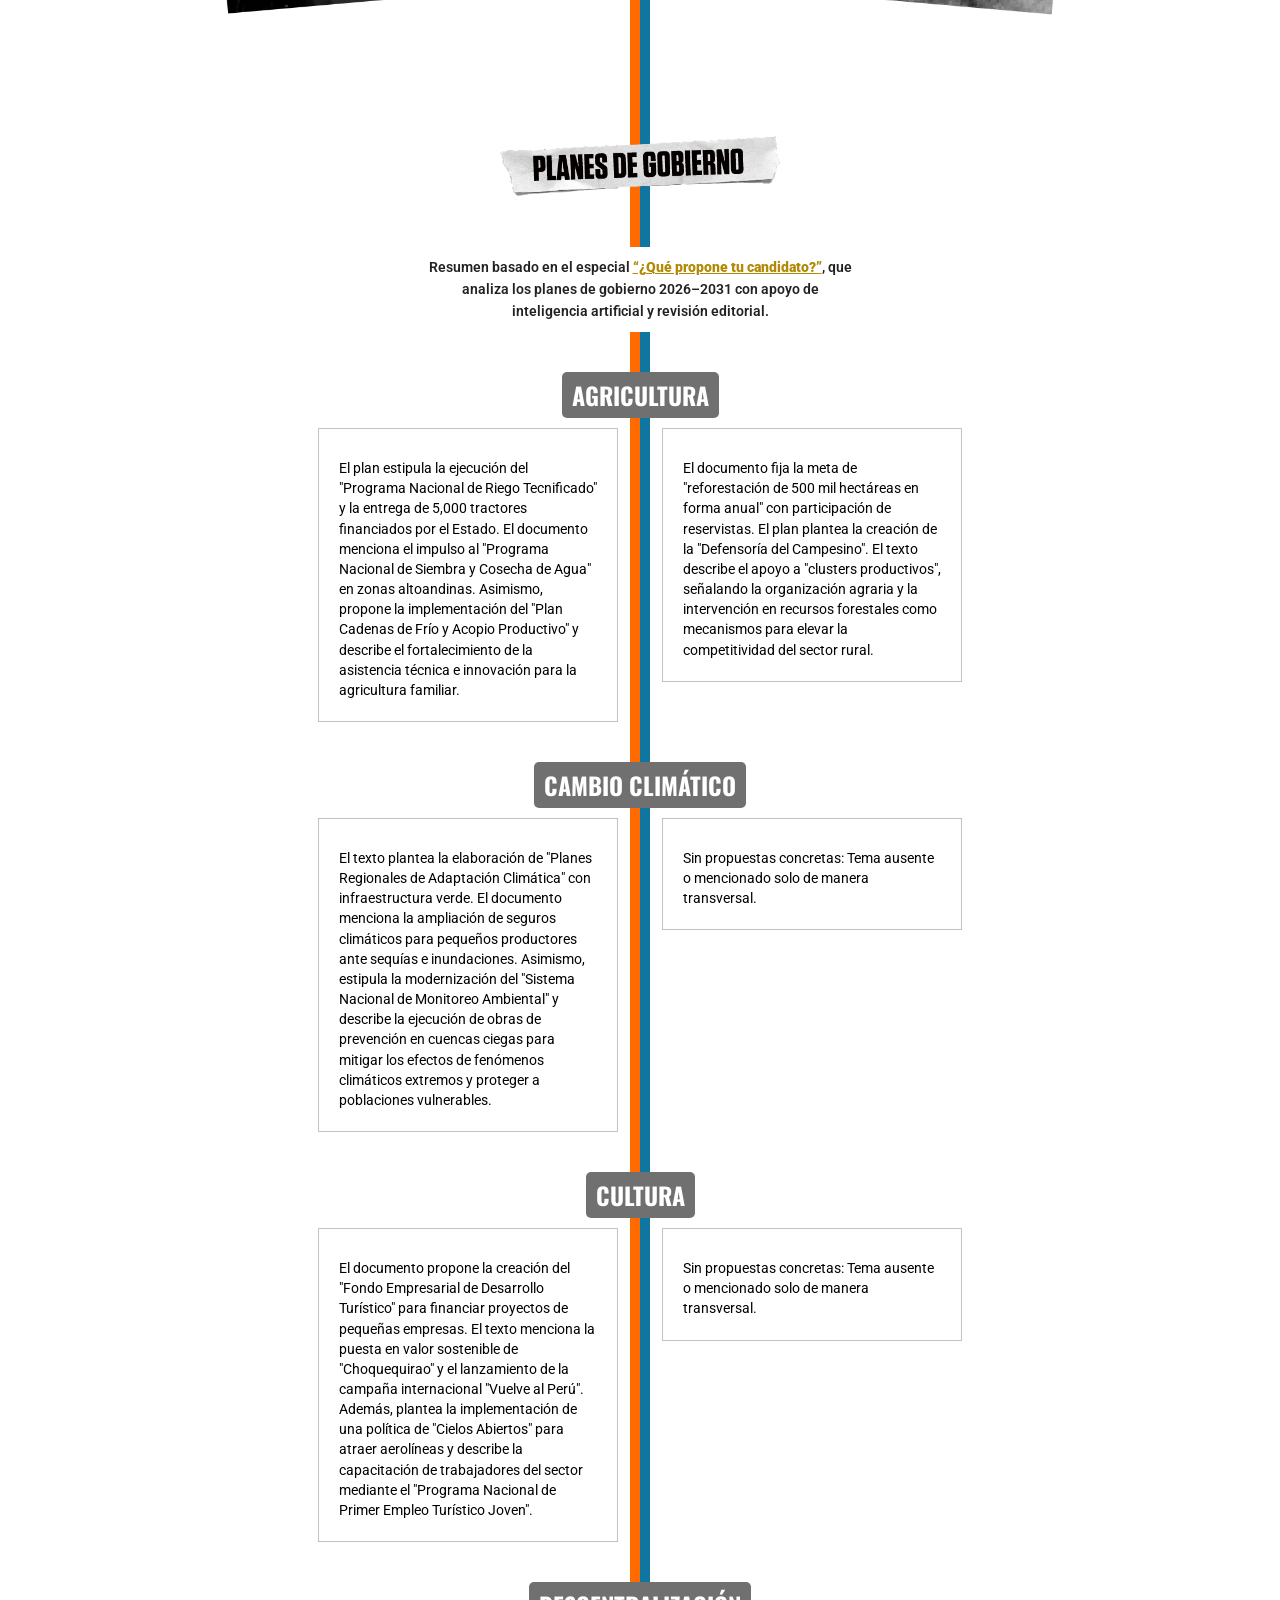
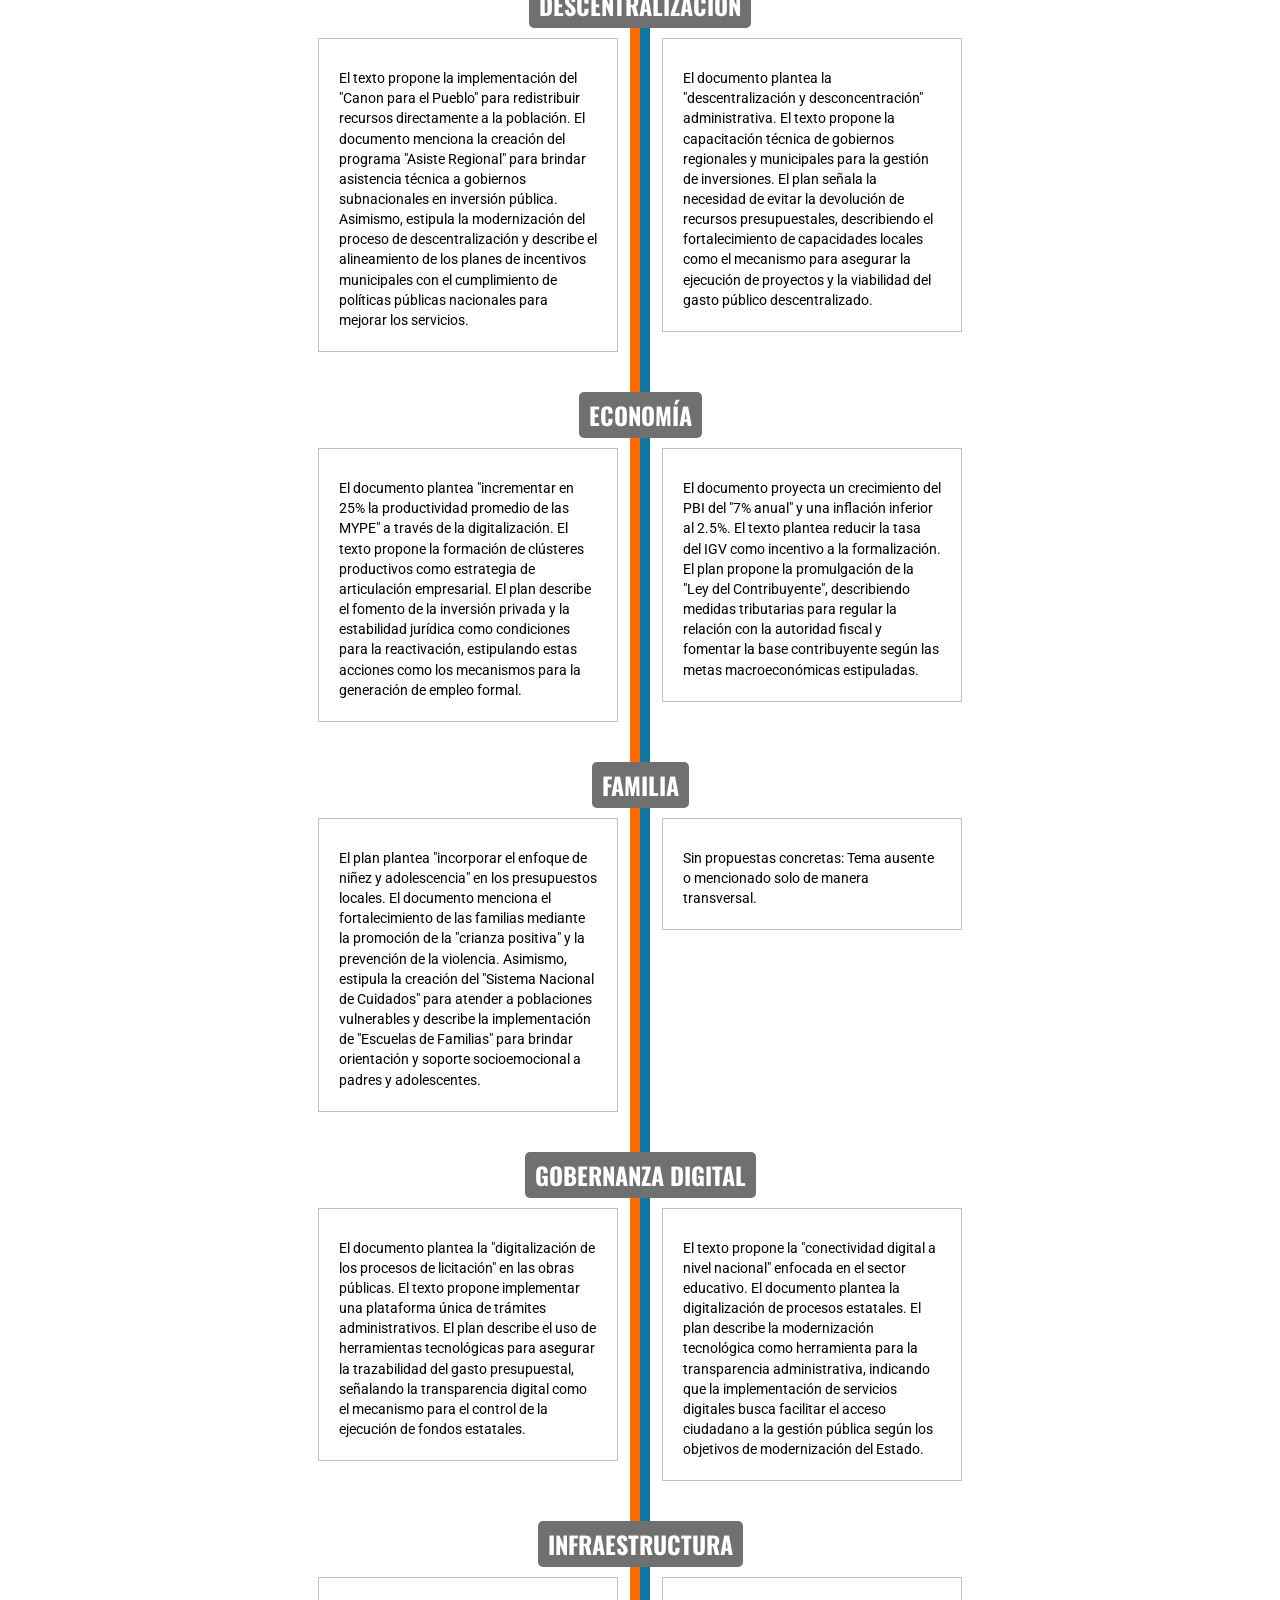
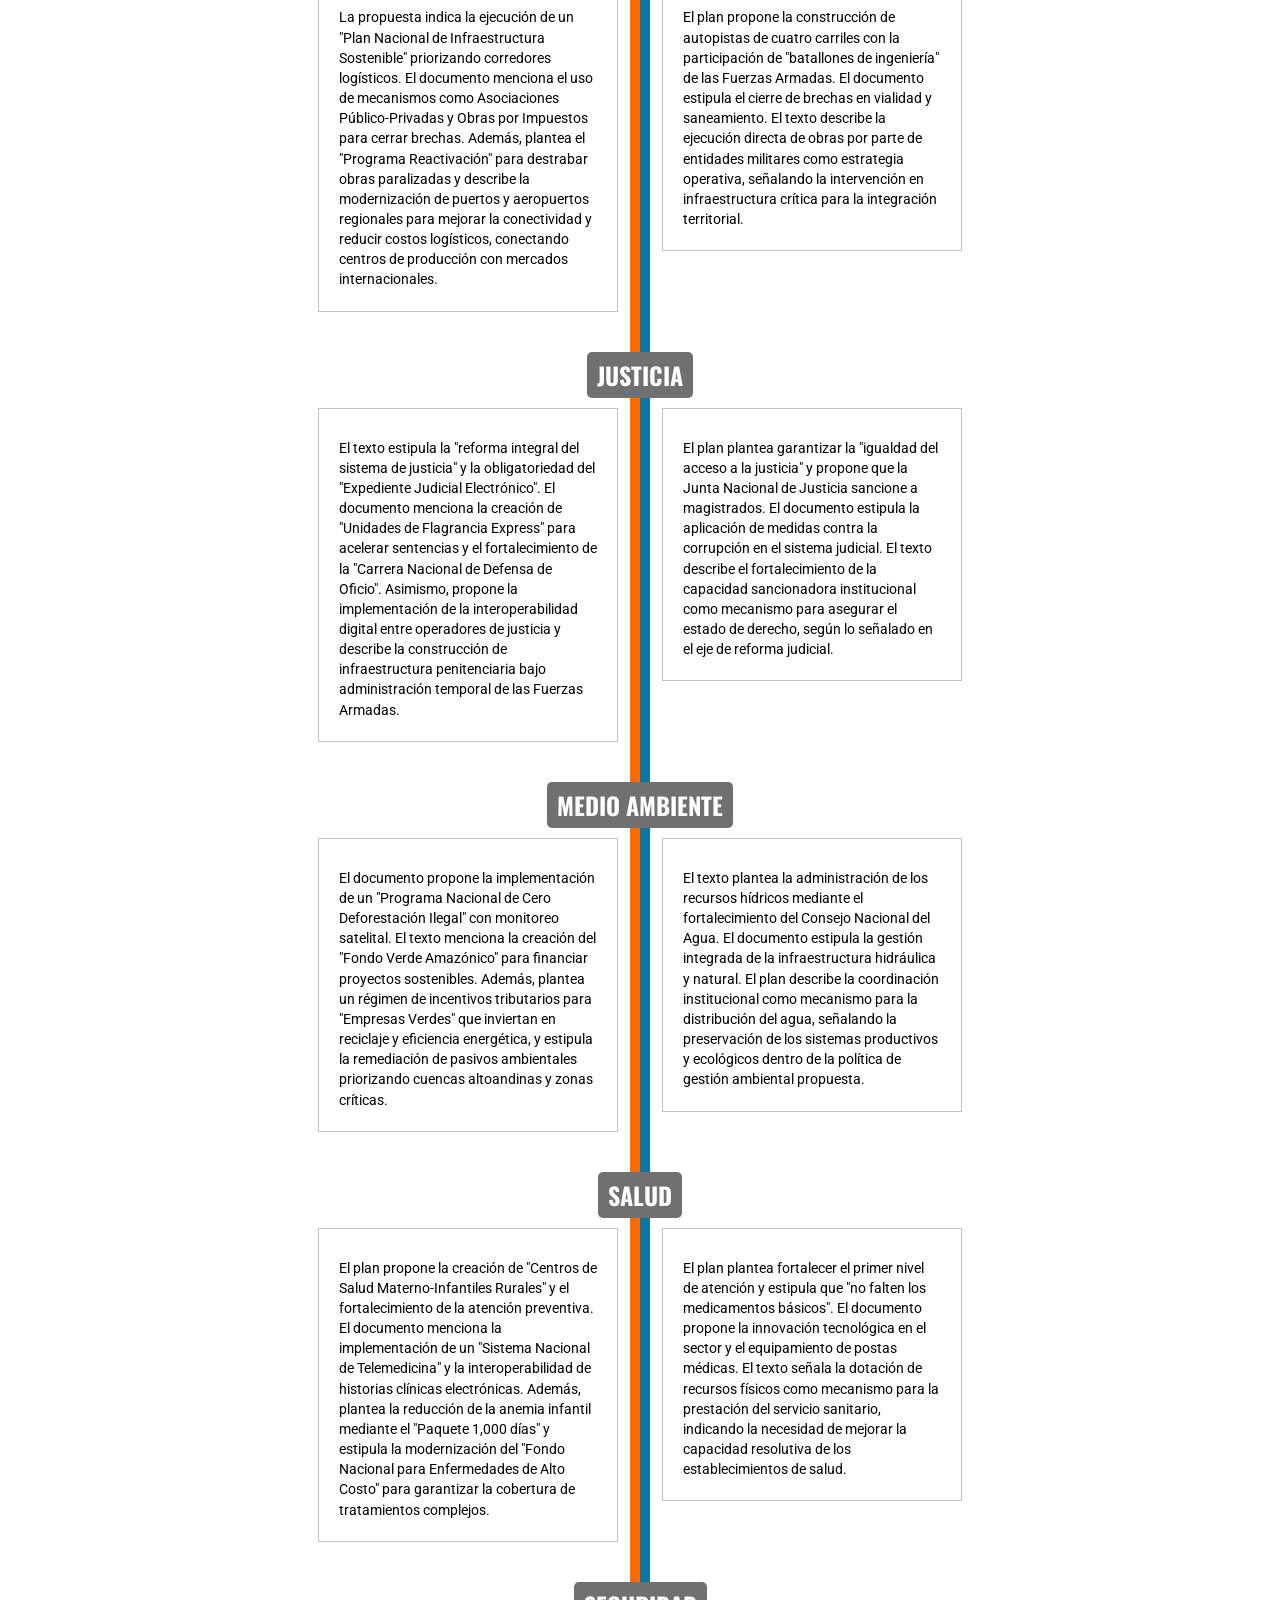
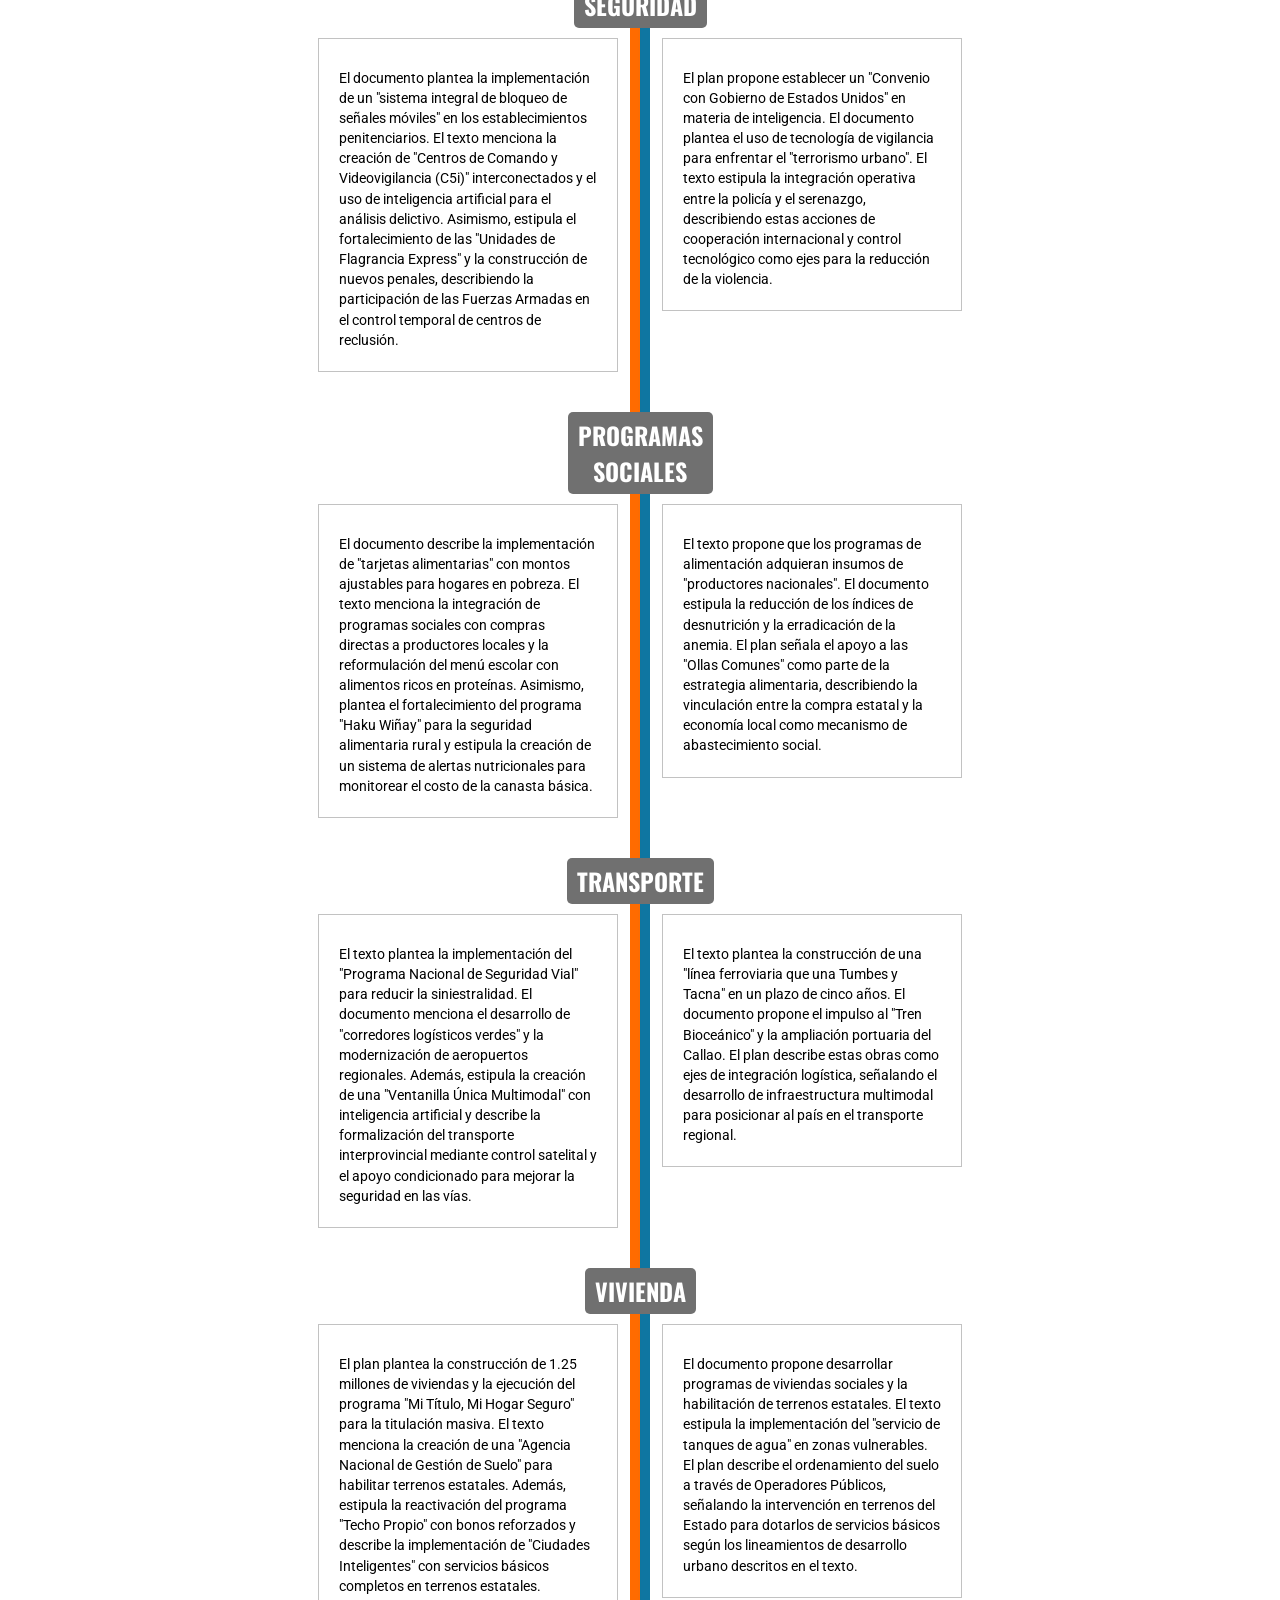
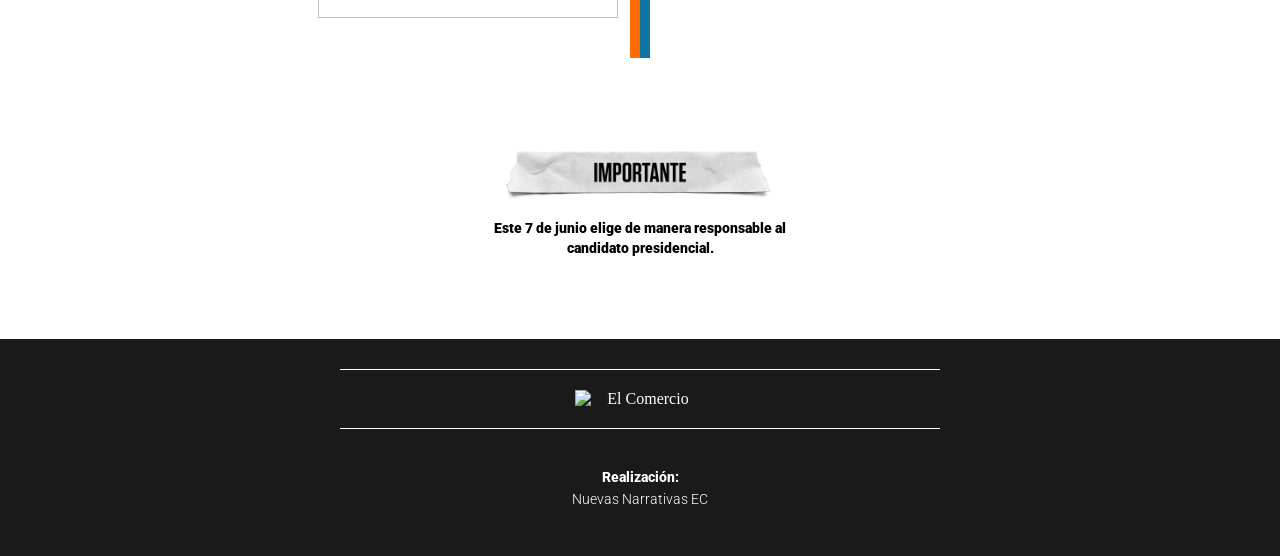
==== commit f06096d8: "link a planes de gobierno" ====
--- a/index.html
+++ b/index.html
@@ -5,7 +5,7 @@
     <meta name="viewport" content="width=device-width, initial-scale=1.0">
     <title>Segunda vuelta electoral 2026 | El Comercio</title>
 
-    <link rel="stylesheet" href="https://nuevasnarrativasec.github.io/versus-electoral-2026/css/style.css?v7">
+    <link rel="stylesheet" href="https://nuevasnarrativasec.github.io/versus-electoral-2026/css/style.css?v8">
 
     <link rel="preconnect" href="https://fonts.googleapis.com">
     <link rel="preconnect" href="https://fonts.gstatic.com" crossorigin>
@@ -1195,7 +1195,7 @@
         <img src="https://nuevasnarrativasec.github.io/versus-electoral-2026/img/bg-titulo-planes.png" alt="" width="100%" class="bg-titulo">
 
         <p class="explicacion" style="max-width: 450px;">
-            Resumen basado en el especial “¿Qué propone tu candidato?”, que analiza los planes de gobierno 2026–2031 con apoyo de inteligencia artificial y revisión editorial.
+            Resumen basado en el especial <a href="https://elcomercio.pe/politica/elecciones-peru-2026-planes-de-gobierno-propuestas-comparacion-fact-checking-candidatos-presidenciales-especdis-noticia/" target="_blank">“¿Qué propone tu candidato?”</a>, que analiza los planes de gobierno 2026–2031 con apoyo de inteligencia artificial y revisión editorial.
         </p>
         
         <h6>agricultura</h6>
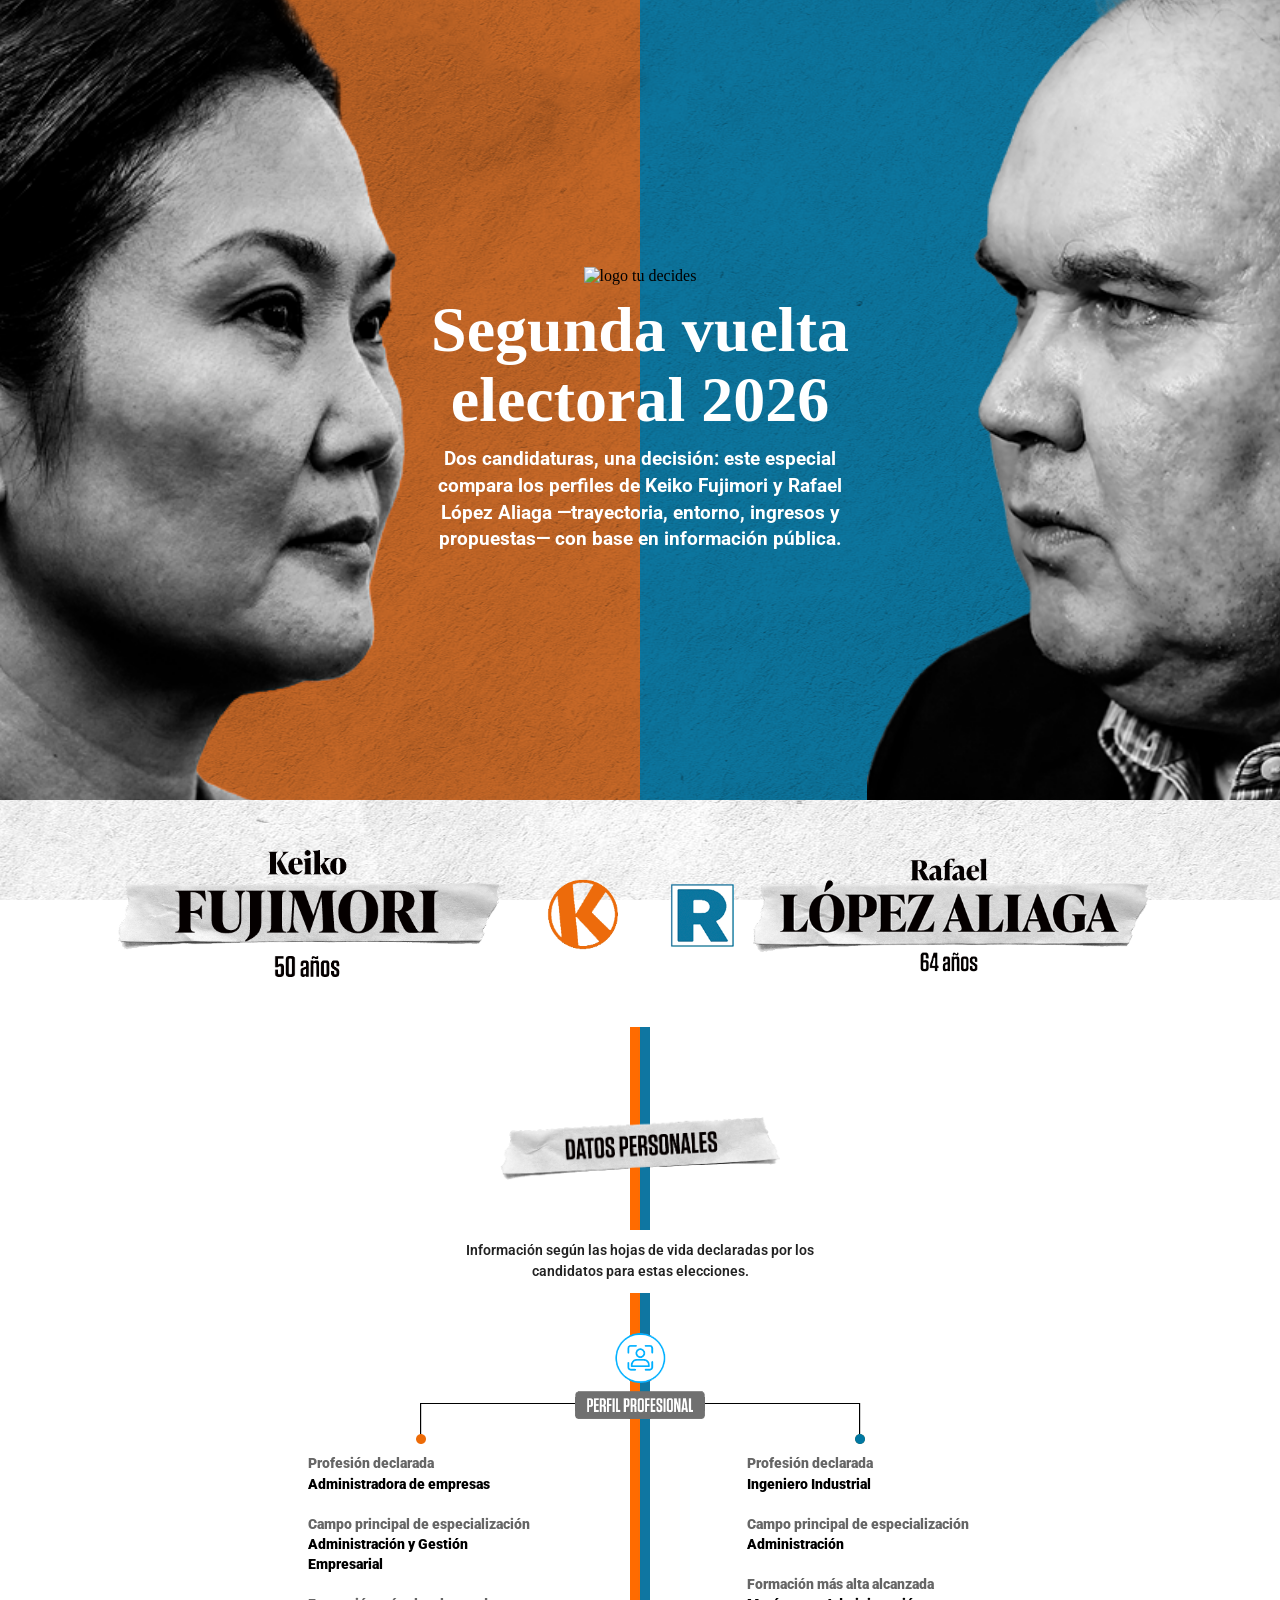
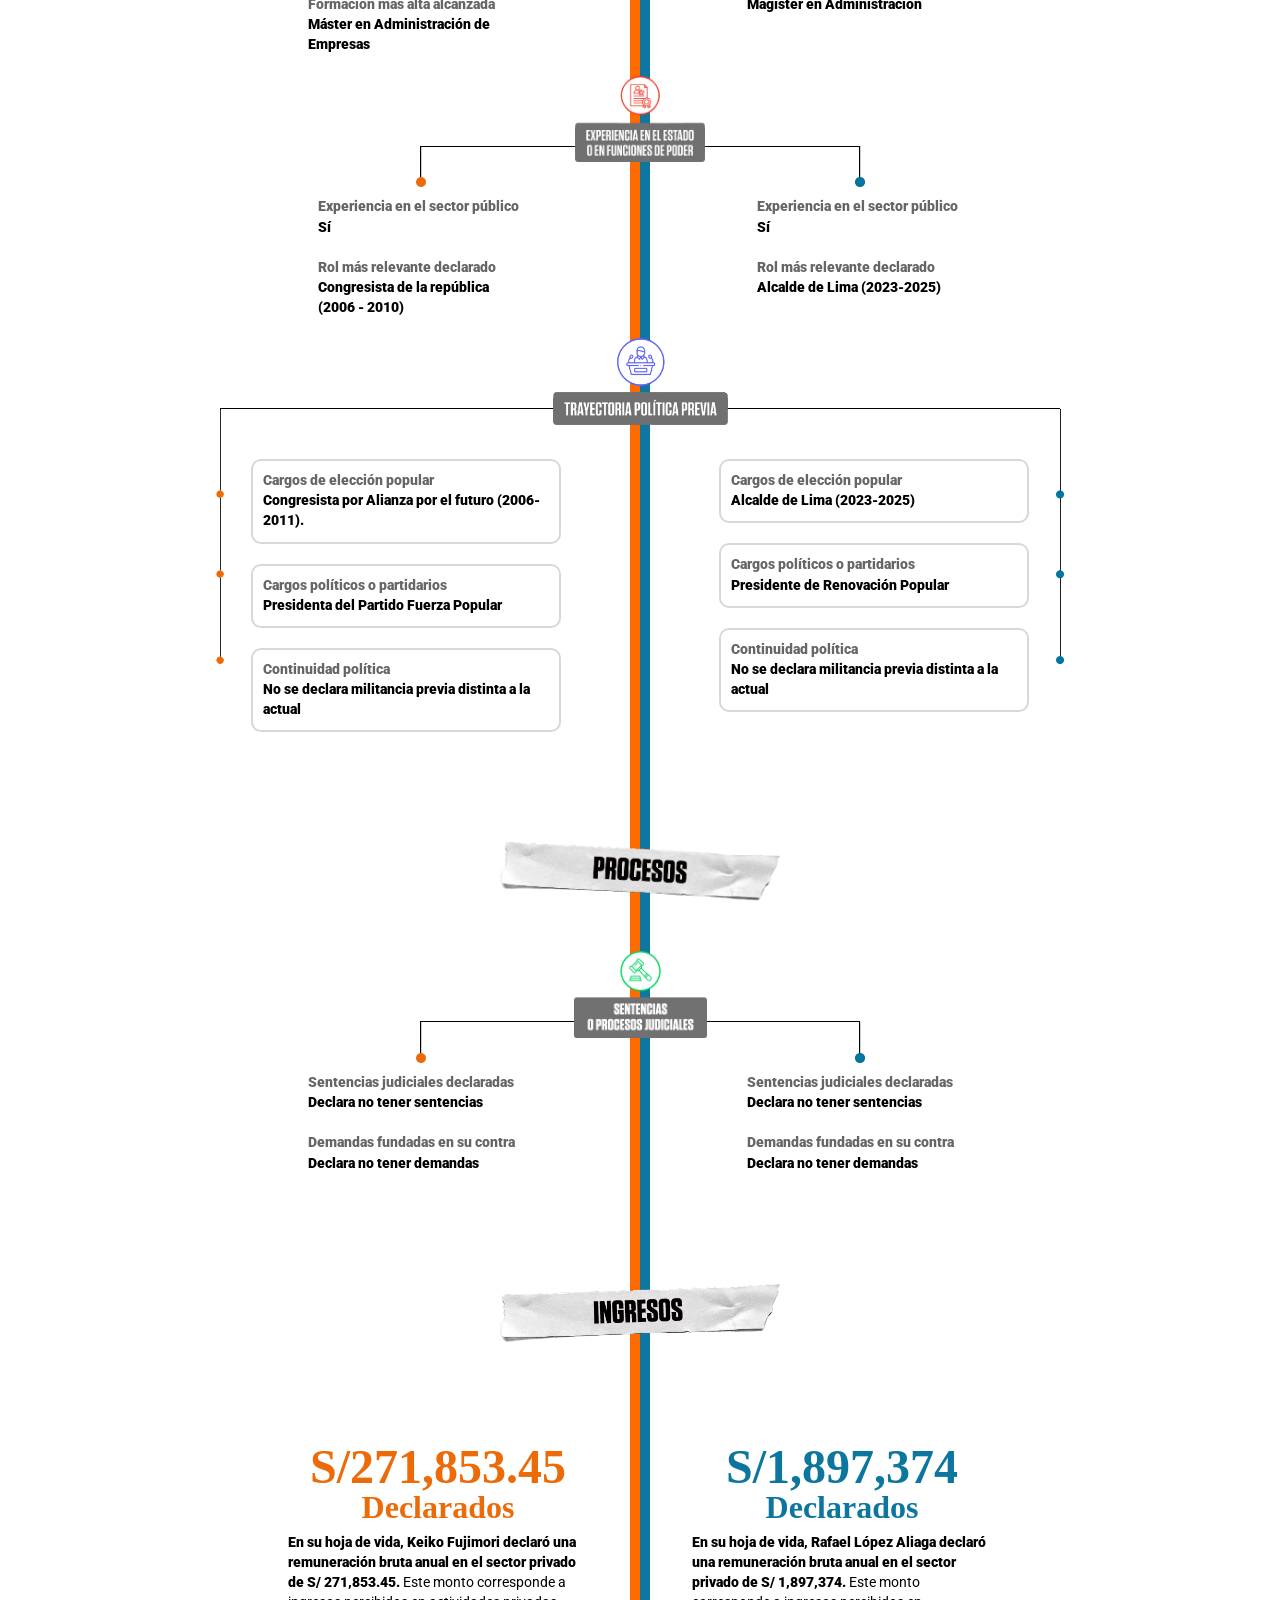
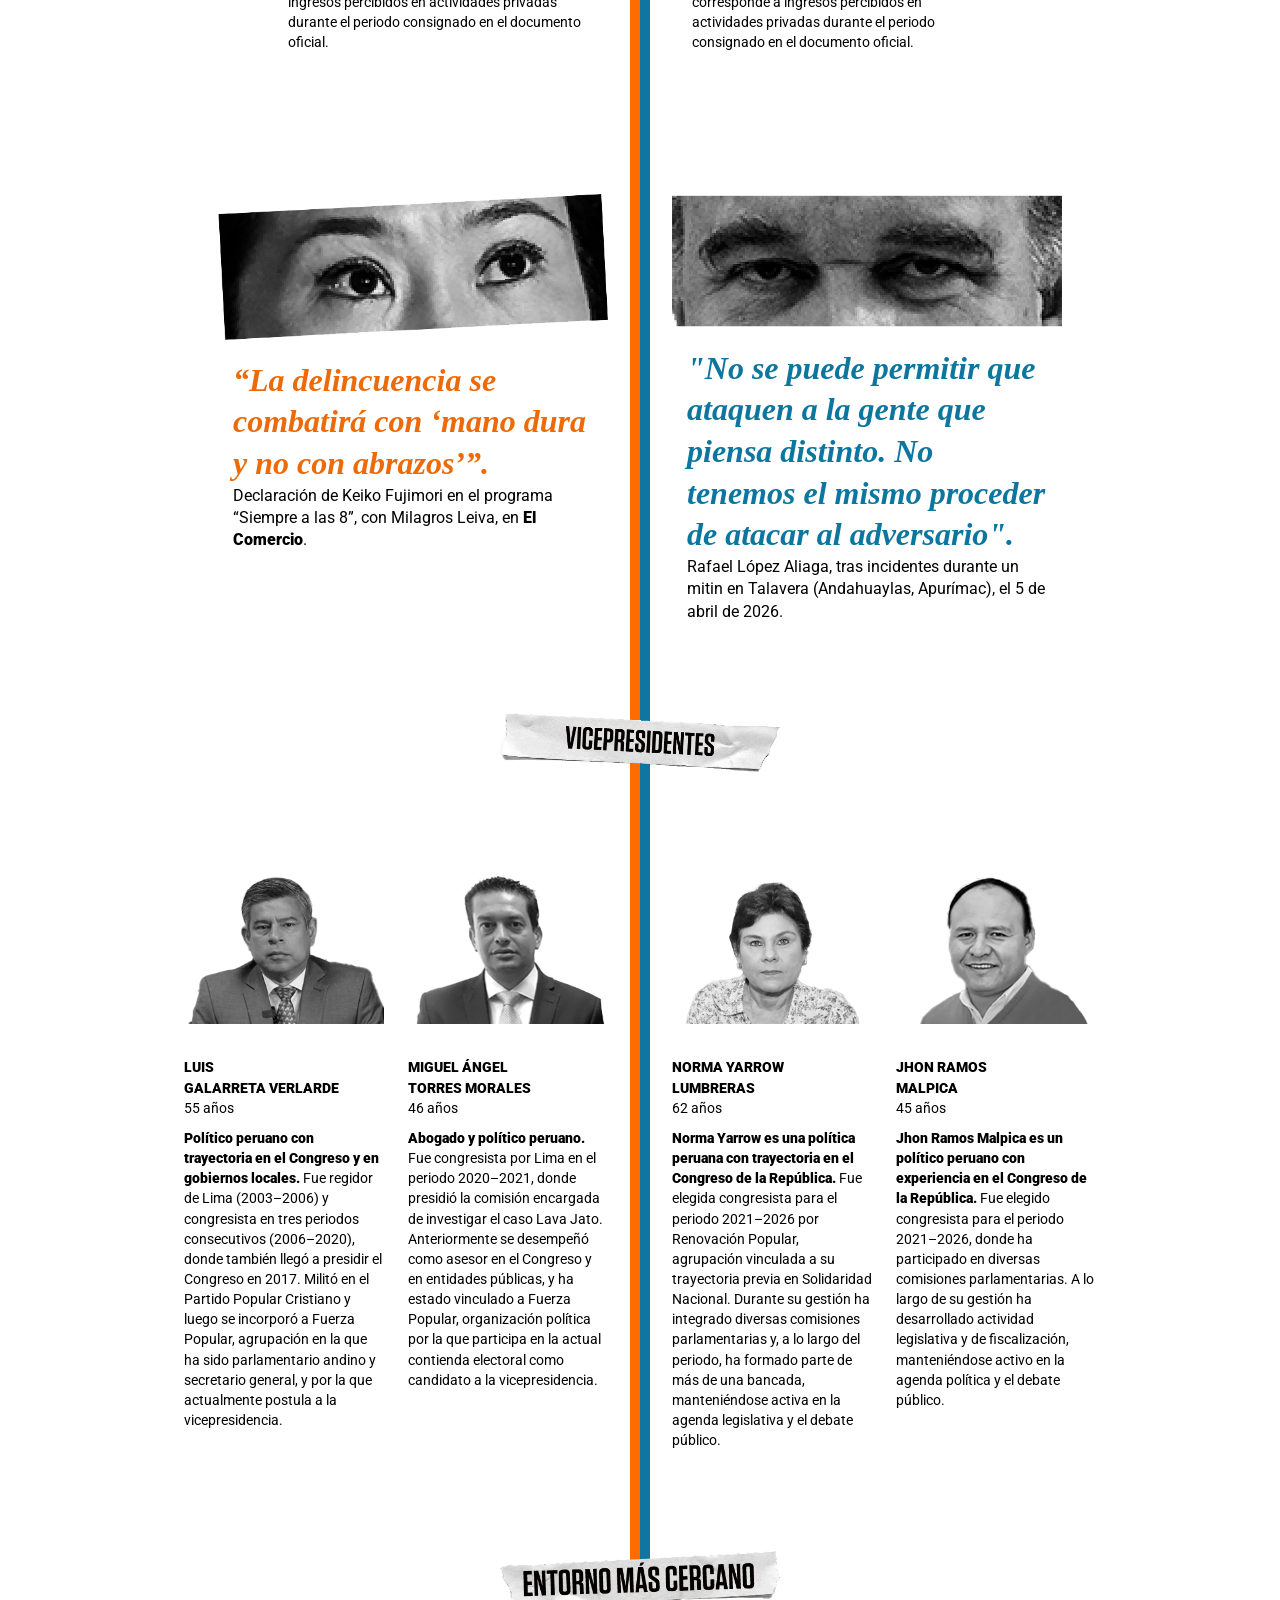
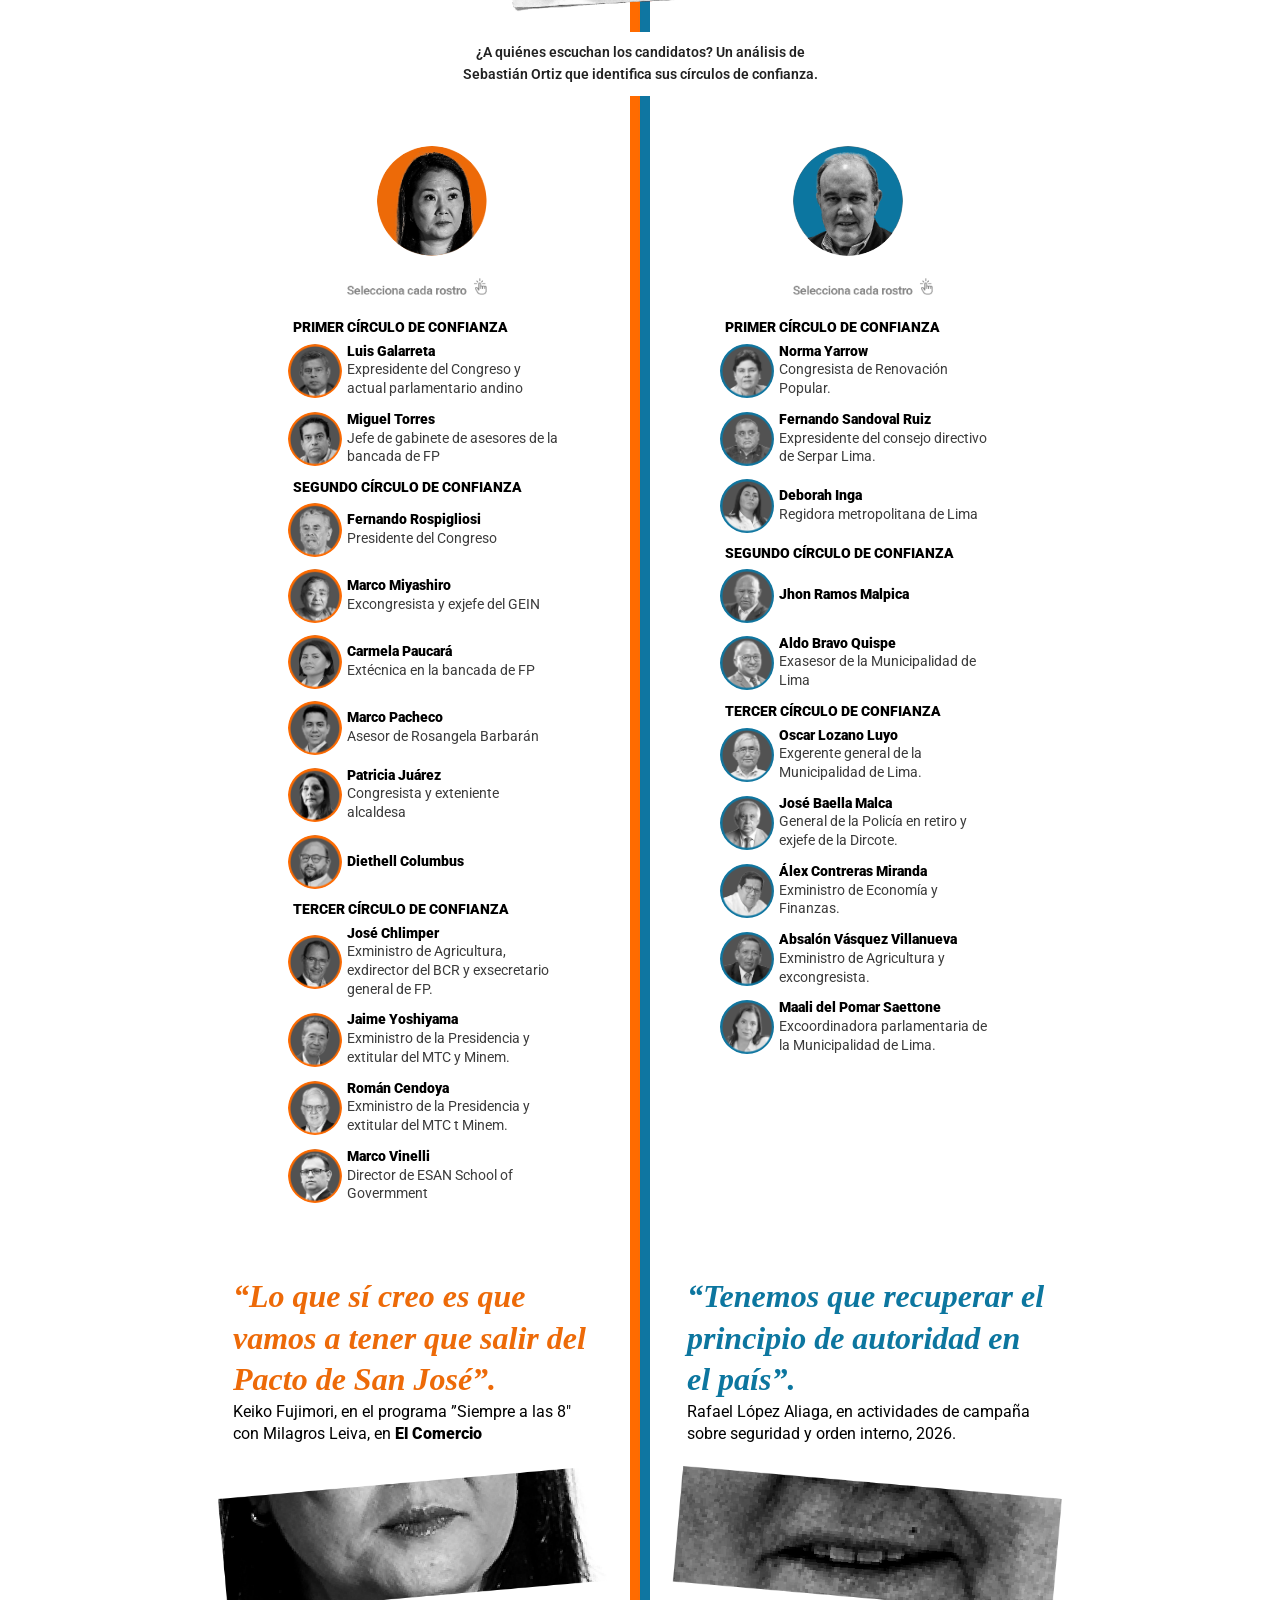
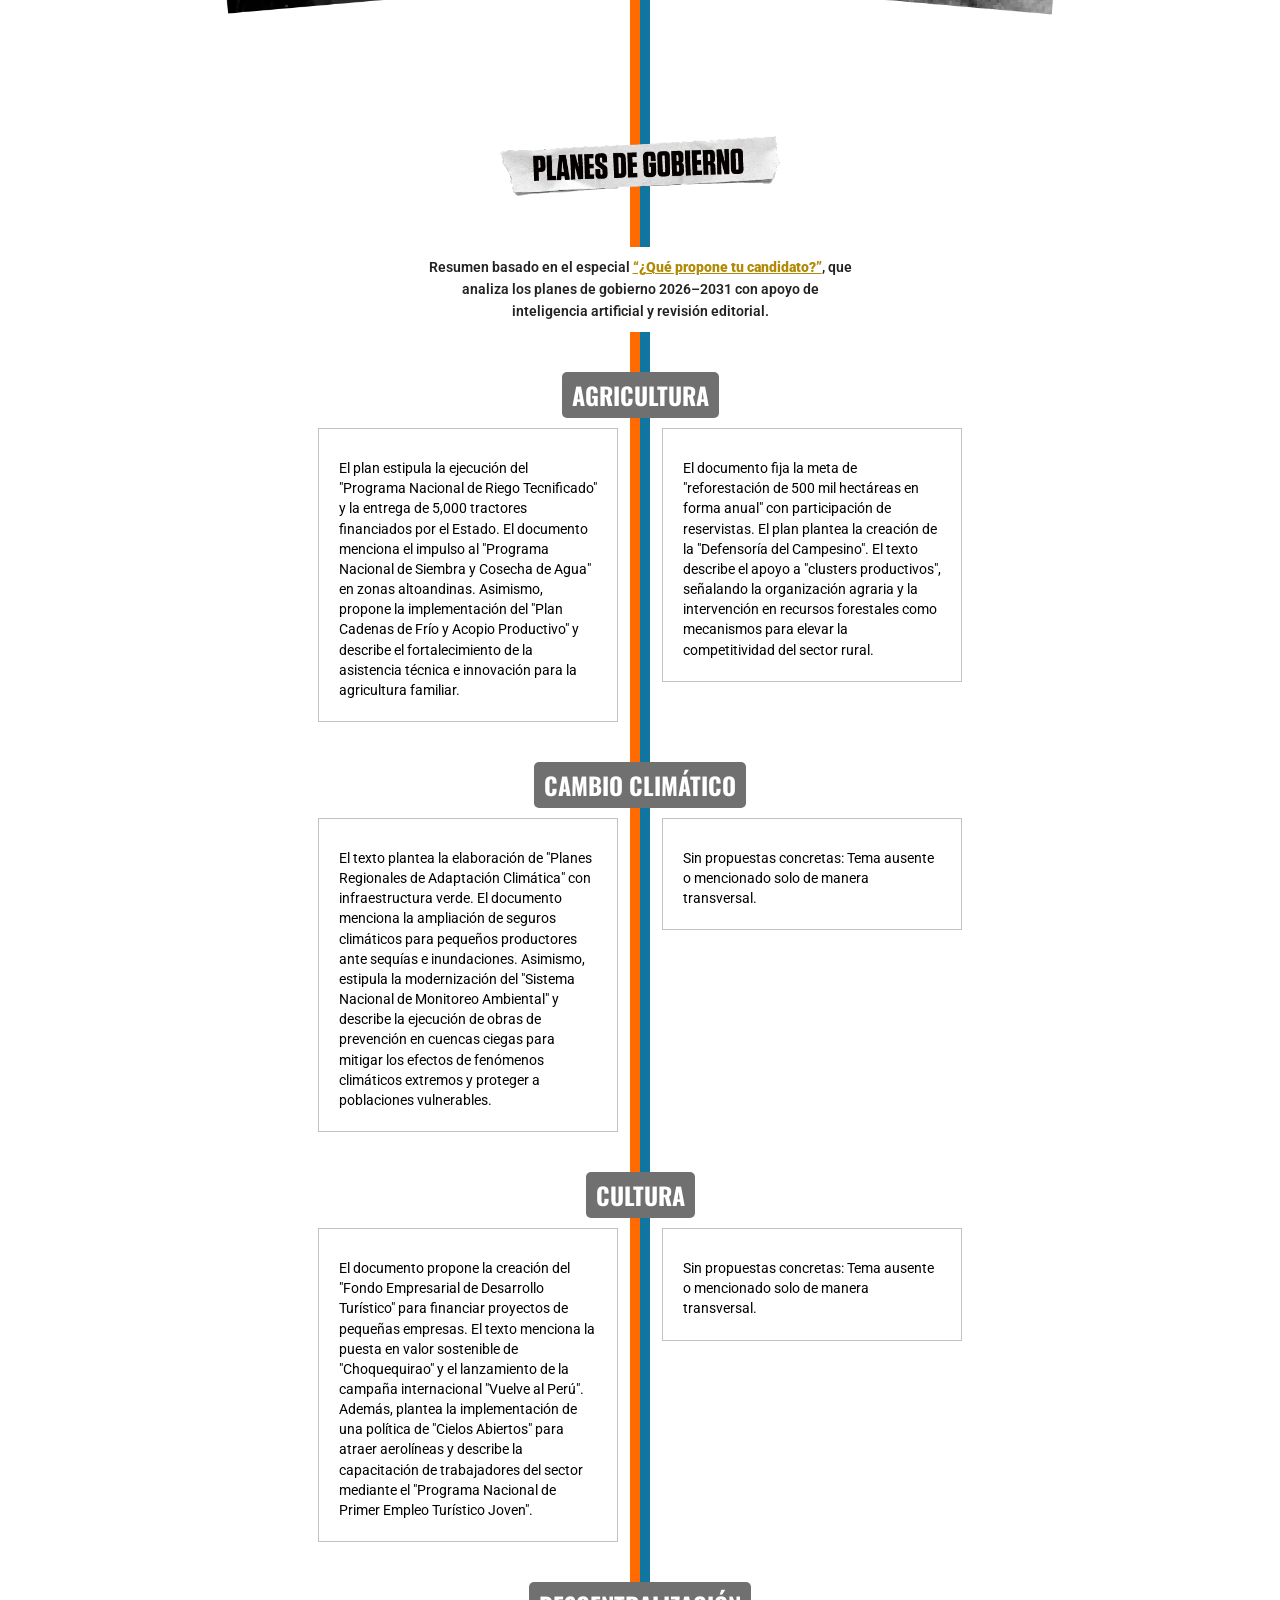
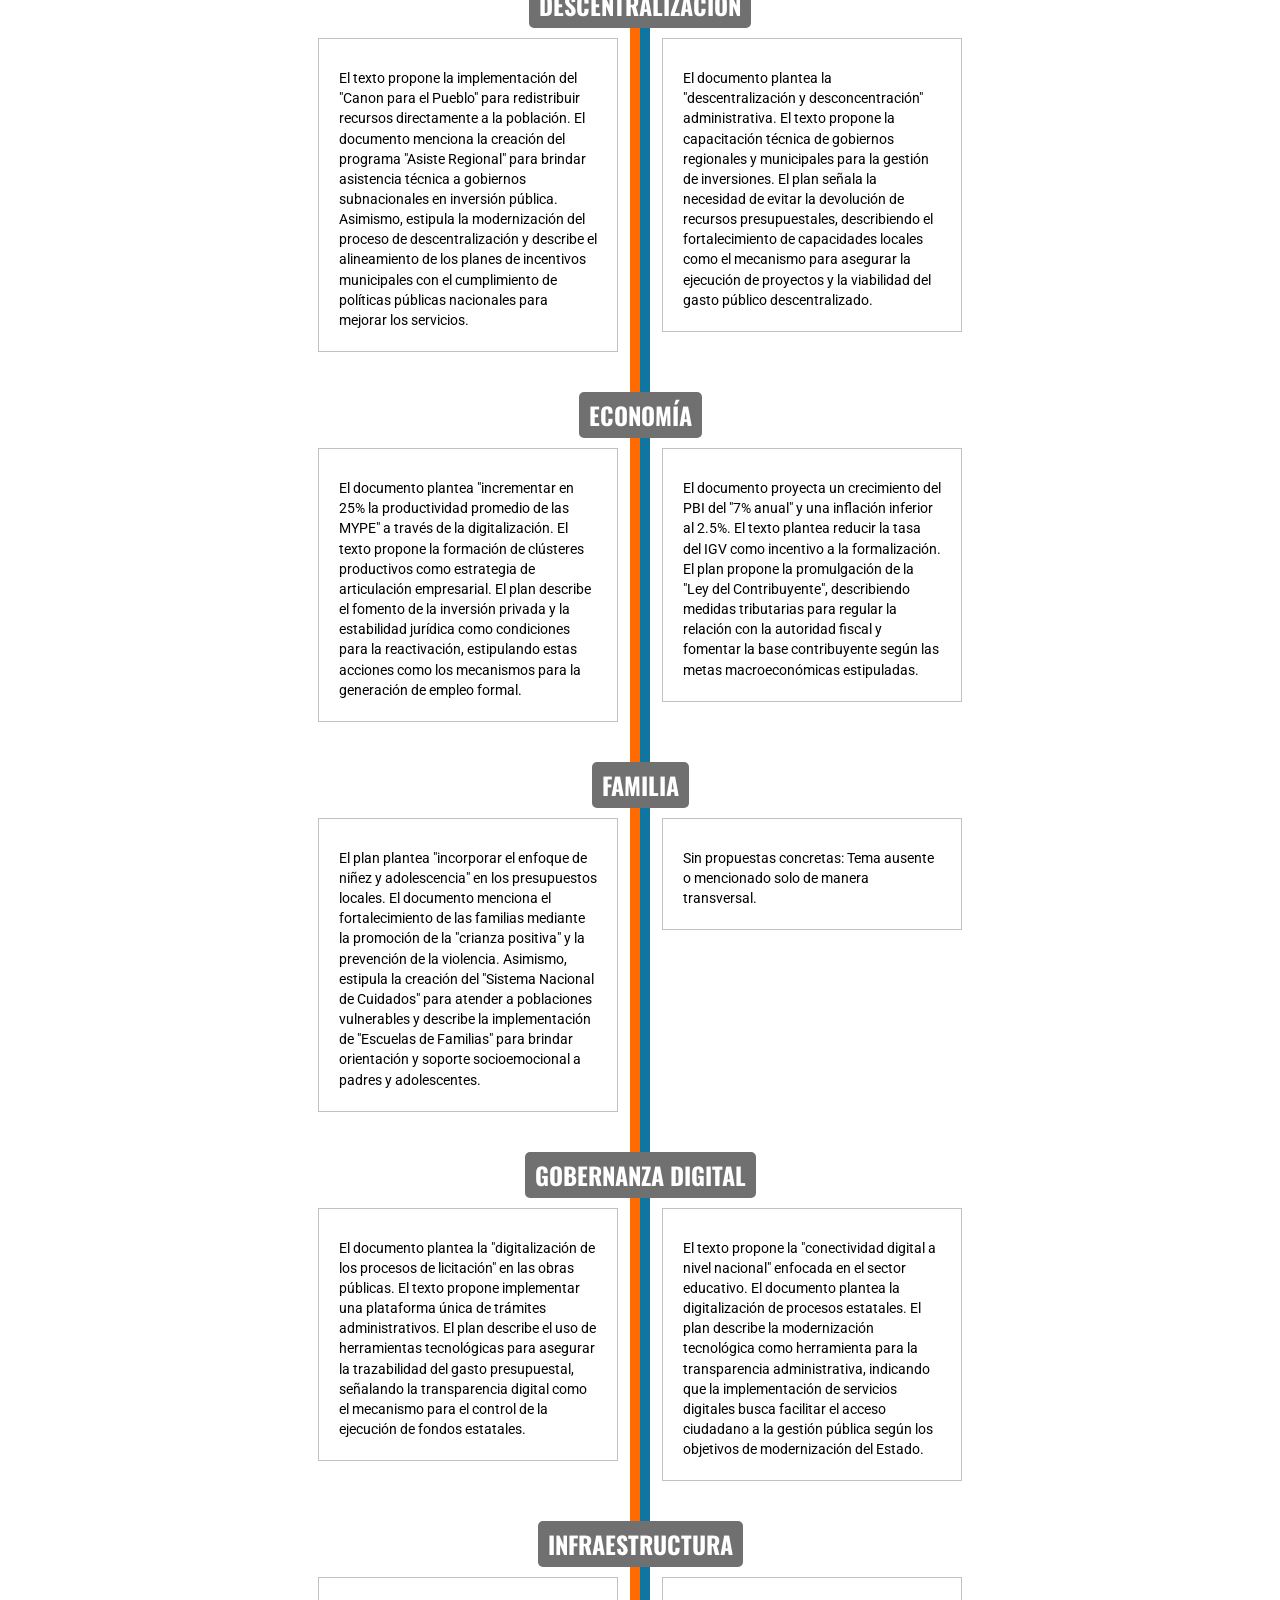
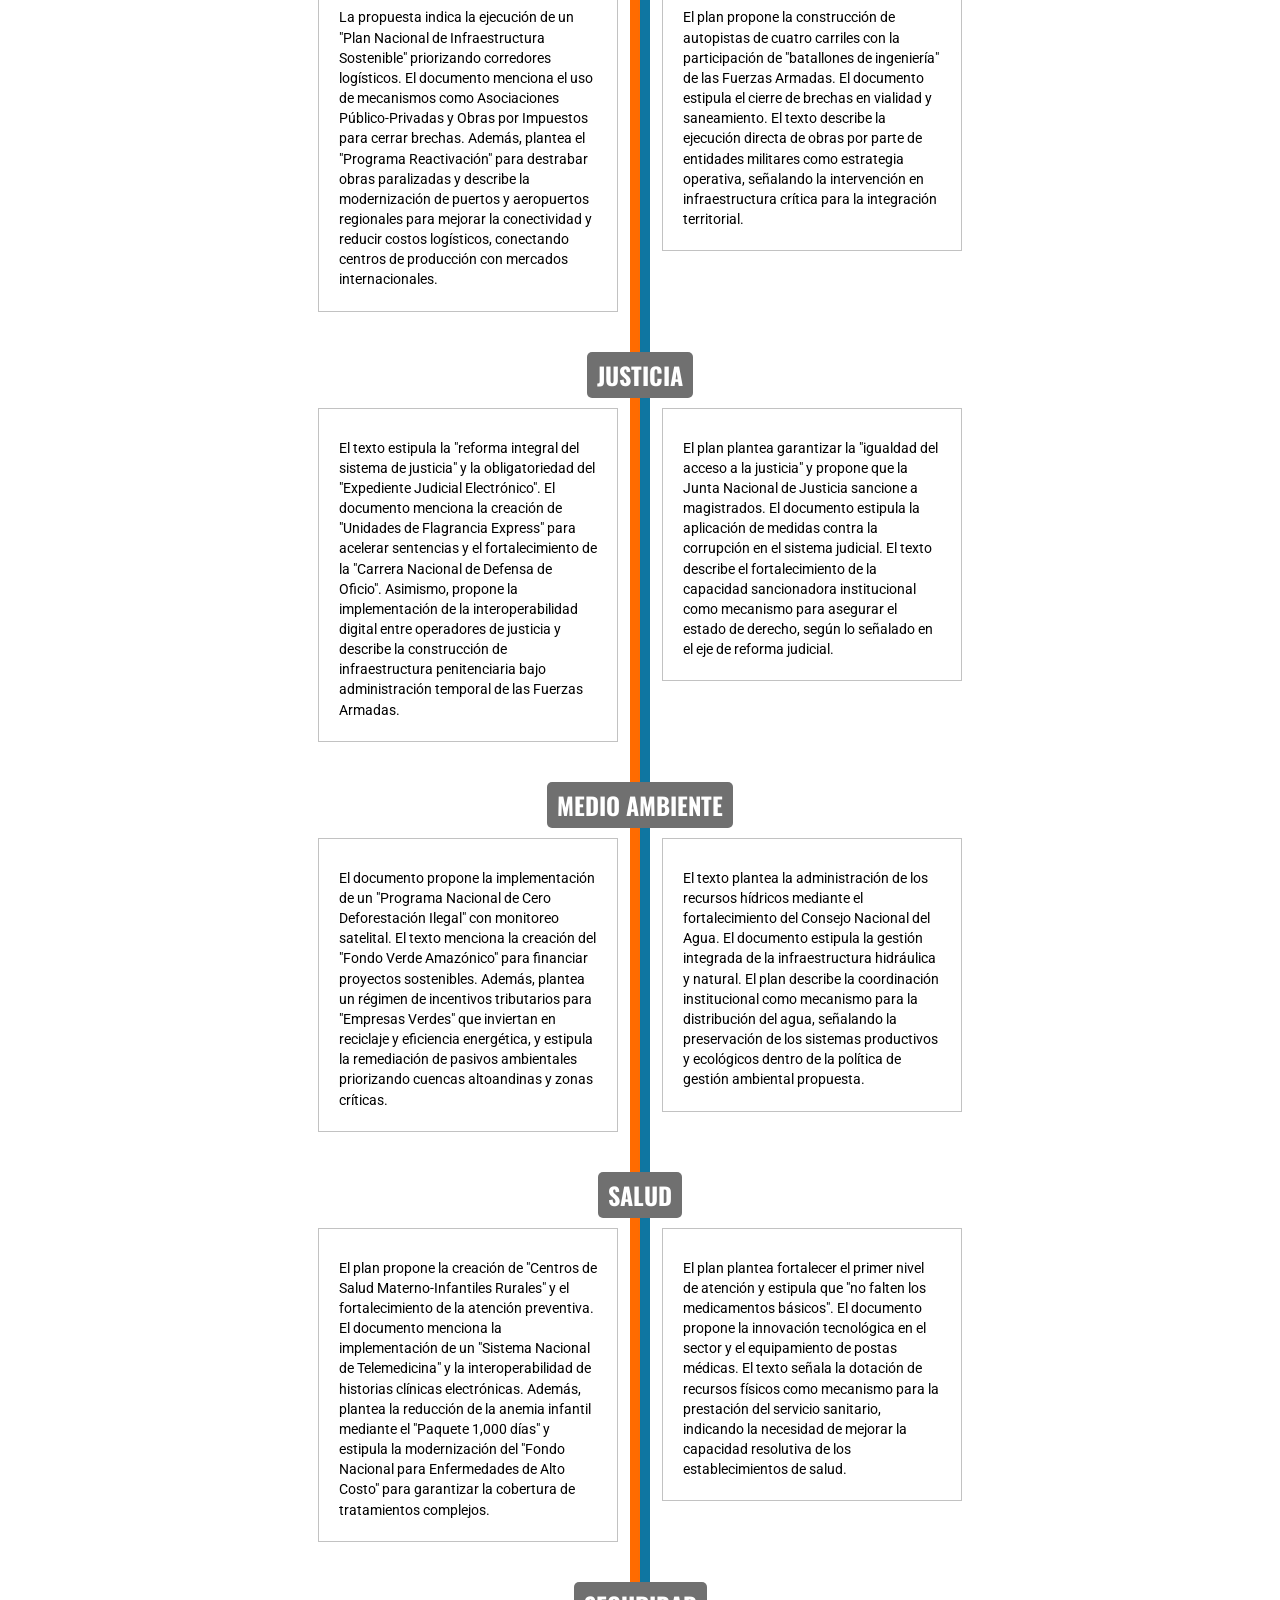
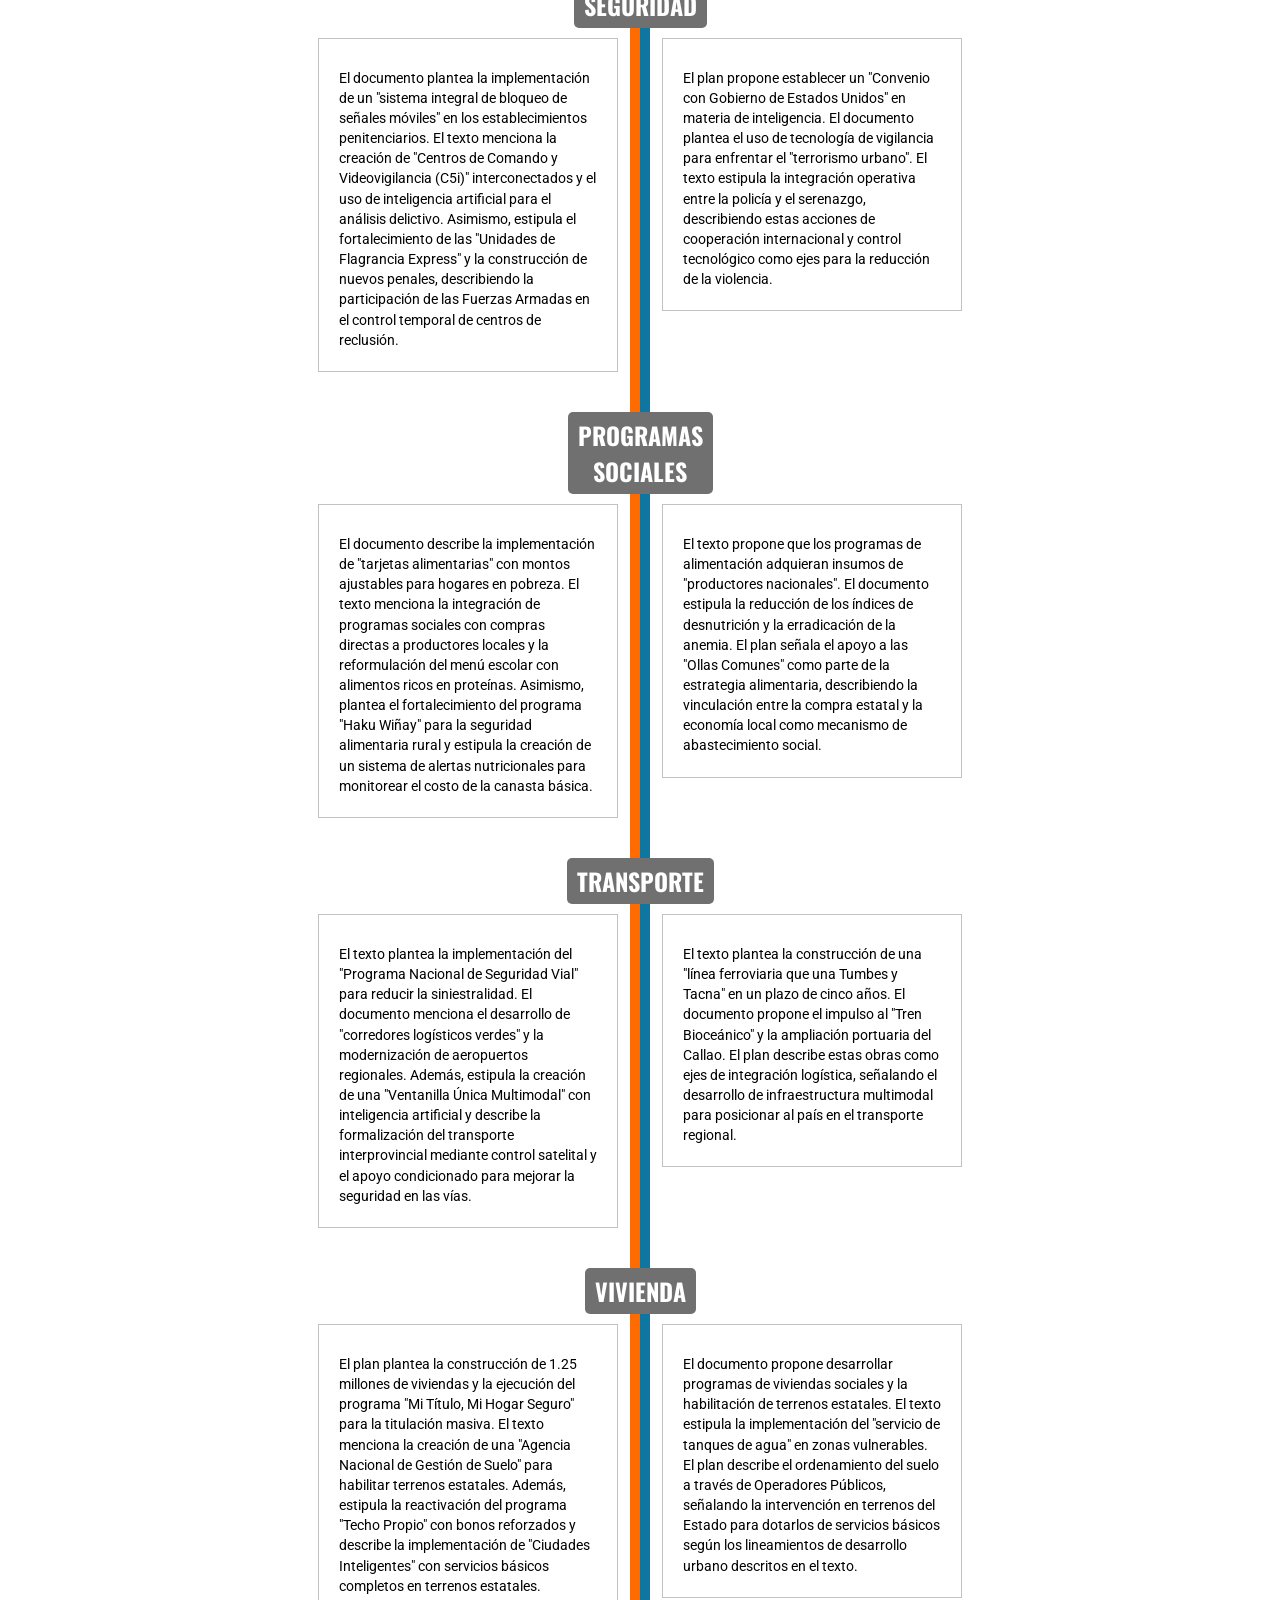
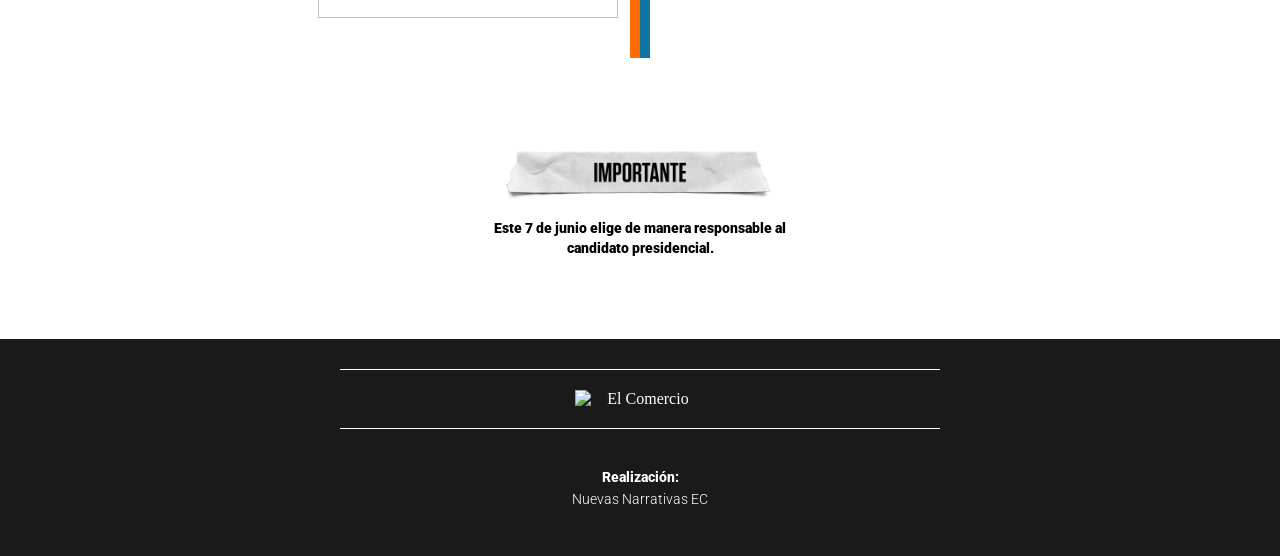
==== commit 7296b21a: "versus electoral" ====
--- a/index.html
+++ b/index.html
@@ -5,7 +5,7 @@
     <meta name="viewport" content="width=device-width, initial-scale=1.0">
     <title>Segunda vuelta electoral 2026 | El Comercio</title>
 
-    <link rel="stylesheet" href="https://nuevasnarrativasec.github.io/versus-electoral-2026/css/style.css?v8">
+    <link rel="stylesheet" href="https://nuevasnarrativasec.github.io/versus-electoral-2026/css/style.css?v9">
 
     <link rel="preconnect" href="https://fonts.googleapis.com">
     <link rel="preconnect" href="https://fonts.gstatic.com" crossorigin>
@@ -84,6 +84,18 @@
         strong{
             font-weight: 900 !important;
         }
+        .overflow-y-hidden{
+            background: url(https://nuevasnarrativasec.github.io/versus-electoral-2026/img/bg-textura.jpg?v2) repeat center center fixed;
+        }
+        .box-timeline .bg-timeline{
+            z-index: 1;
+        }
+        .bg-titulo,
+        p.explicacion,
+        .box-timeline h6{
+            position: relative;
+            z-index: 2;
+        }
     </style>
    
 </head>
@@ -553,7 +565,7 @@
                     <div class="em-item">
                         <div class="em-persona-row">
                             <span class="em-arrow">→</span>
-                            <img src="./img/cara-entorno-izq-7.png" alt="">
+                            <img src="https://nuevasnarrativasec.github.io/versus-electoral-2026/img/cara-entorno-izq-7.png" alt="">
                             <div class="em-info">
                                 <h5>Luis Galarreta</h5>
                                 <p>Expresidente del Congreso y actual parlamentario andino</p>
@@ -568,7 +580,7 @@
                     <div class="em-item">
                         <div class="em-persona-row">
                             <span class="em-arrow">→</span>
-                            <img src="./img/cara-entorno-izq-8.png" alt="">
+                            <img src="https://nuevasnarrativasec.github.io/versus-electoral-2026/img/cara-entorno-izq-8.png" alt="">
                             <div class="em-info">
                                 <h5>Miguel Torres</h5>
                                 <p>Jefe de gabinete de asesores de la bancada de FP</p>
@@ -585,7 +597,7 @@
                     <div class="em-item">
                         <div class="em-persona-row">
                             <span class="em-arrow">→</span>
-                            <img src="./img/cara-entorno-izq-1.png" alt="">
+                            <img src="https://nuevasnarrativasec.github.io/versus-electoral-2026/img/cara-entorno-izq-1.png" alt="">
                             <div class="em-info">
                                 <h5>Fernando Rospigliosi</h5>
                                 <p>Presidente del Congreso</p>
@@ -601,7 +613,7 @@
                     <div class="em-item">
                         <div class="em-persona-row">
                             <span class="em-arrow">→</span>
-                            <img src="./img/cara-entorno-izq-2.png" alt="">
+                            <img src="https://nuevasnarrativasec.github.io/versus-electoral-2026/img/cara-entorno-izq-2.png" alt="">
                             <div class="em-info">
                                 <h5>Marco Miyashiro</h5>
                                 <p>Excongresista y exjefe del GEIN</p>
@@ -616,7 +628,7 @@
                     <div class="em-item">
                         <div class="em-persona-row">
                             <span class="em-arrow">→</span>
-                            <img src="./img/cara-entorno-izq-3.png" alt="">
+                            <img src="https://nuevasnarrativasec.github.io/versus-electoral-2026/img/cara-entorno-izq-3.png" alt="">
                             <div class="em-info">
                                 <h5>Carmela Paucará</h5>
                                 <p>Extécnica en la bancada de FP</p>
@@ -632,7 +644,7 @@
                     <div class="em-item">
                         <div class="em-persona-row">
                             <span class="em-arrow">→</span>
-                            <img src="./img/cara-entorno-izq-4.png" alt="">
+                            <img src="https://nuevasnarrativasec.github.io/versus-electoral-2026/img/cara-entorno-izq-4.png" alt="">
                             <div class="em-info">
                                 <h5>Marco Pacheco</h5>
                                 <p>Asesor de Rosangela Barbarán</p>
@@ -648,7 +660,7 @@
                     <div class="em-item">
                         <div class="em-persona-row">
                             <span class="em-arrow">→</span>
-                            <img src="./img/cara-entorno-izq-5.png" alt="">
+                            <img src="https://nuevasnarrativasec.github.io/versus-electoral-2026/img/cara-entorno-izq-5.png" alt="">
                             <div class="em-info">
                                 <h5>Patricia Juárez</h5>
                                 <p>Congresista y exteniente alcaldesa</p>
@@ -664,7 +676,7 @@
                     <div class="em-item">
                         <div class="em-persona-row">
                             <span class="em-arrow">→</span>
-                            <img src="./img/cara-entorno-izq-6.png" alt="">
+                            <img src="https://nuevasnarrativasec.github.io/versus-electoral-2026/img/cara-entorno-izq-6.png" alt="">
                             <div class="em-info">
                                 <h5>Diethell Columbus</h5>
                             </div>
@@ -680,7 +692,7 @@
                     <div class="em-item">
                         <div class="em-persona-row">
                             <span class="em-arrow">→</span>
-                            <img src="./img/cara-entorno-izq-9.png" alt="">
+                            <img src="https://nuevasnarrativasec.github.io/versus-electoral-2026/img/cara-entorno-izq-9.png" alt="">
                             <div class="em-info">
                                 <h5>José Chlimper</h5>
                                 <p>
@@ -698,7 +710,7 @@
                     <div class="em-item">
                         <div class="em-persona-row">
                             <span class="em-arrow">→</span>
-                            <img src="./img/cara-entorno-izq-10.png" alt="">
+                            <img src="https://nuevasnarrativasec.github.io/versus-electoral-2026/img/cara-entorno-izq-10.png" alt="">
                             <div class="em-info">
                                 <h5>Jaime Yoshiyama</h5>
                                 <p>
@@ -716,7 +728,7 @@
                     <div class="em-item">
                         <div class="em-persona-row">
                             <span class="em-arrow">→</span>
-                            <img src="./img/cara-entorno-izq-11.png" alt="">
+                            <img src="https://nuevasnarrativasec.github.io/versus-electoral-2026/img/cara-entorno-izq-11.png" alt="">
                             <div class="em-info">
                                 <h5>Román Cendoya</h5>
                                 <p>
@@ -734,7 +746,7 @@
                     <div class="em-item">
                         <div class="em-persona-row">
                             <span class="em-arrow">→</span>
-                            <img src="./img/cara-entorno-izq-12.png" alt="">
+                            <img src="https://nuevasnarrativasec.github.io/versus-electoral-2026/img/cara-entorno-izq-12.png" alt="">
                             <div class="em-info">
                                 <h5>Marco Vinelli</h5>
                                 <p>
@@ -757,7 +769,7 @@
                     <div class="em-item">
                         <div class="em-persona-row">
                             <span class="em-arrow">→</span>
-                            <img src="./img/cara-entorno-der-1.png" alt="">
+                            <img src="https://nuevasnarrativasec.github.io/versus-electoral-2026/img/cara-entorno-der-1.png" alt="">
                             <div class="em-info">
                                 <h5>Norma Yarrow</h5>
                                 <p>
@@ -775,7 +787,7 @@
                     <div class="em-item">
                         <div class="em-persona-row">
                             <span class="em-arrow">→</span>
-                            <img src="./img/cara-entorno-der-2.png" alt="">
+                            <img src="https://nuevasnarrativasec.github.io/versus-electoral-2026/img/cara-entorno-der-2.png" alt="">
                             <div class="em-info">
                                 <h5>Fernando Sandoval Ruiz</h5>
                                 <p>
@@ -793,7 +805,7 @@
                     <div class="em-item">
                         <div class="em-persona-row">
                             <span class="em-arrow">→</span>
-                            <img src="./img/cara-entorno-der-3.png" alt="">
+                            <img src="https://nuevasnarrativasec.github.io/versus-electoral-2026/img/cara-entorno-der-3.png" alt="">
                             <div class="em-info">
                                 <h5>Deborah Inga</h5>
                                 <p>
@@ -812,7 +824,7 @@
                     <div class="em-item">
                         <div class="em-persona-row">
                             <span class="em-arrow">→</span>
-                            <img src="./img/cara-entorno-der-4.png" alt="">
+                            <img src="https://nuevasnarrativasec.github.io/versus-electoral-2026/img/cara-entorno-der-4.png" alt="">
                             <div class="em-info">
                                 <h5>Jhon Ramos Malpica</h5>
                             </div>
@@ -827,7 +839,7 @@
                     <div class="em-item">
                         <div class="em-persona-row">
                             <span class="em-arrow">→</span>
-                            <img src="./img/cara-entorno-der-5.png" alt="">
+                            <img src="https://nuevasnarrativasec.github.io/versus-electoral-2026/img/cara-entorno-der-5.png" alt="">
                             <div class="em-info">
                                 <h5>Aldo Bravo Quispe</h5>
                                 <p>
@@ -846,7 +858,7 @@
                     <div class="em-item">
                         <div class="em-persona-row">
                             <span class="em-arrow">→</span>
-                            <img src="./img/cara-entorno-der-6.png" alt="">
+                            <img src="https://nuevasnarrativasec.github.io/versus-electoral-2026/img/cara-entorno-der-6.png" alt="">
                             <div class="em-info">
                                 <h5>Oscar Lozano Luyo</h5>
                                 <p>
@@ -864,7 +876,7 @@
                     <div class="em-item">
                         <div class="em-persona-row">
                             <span class="em-arrow">→</span>
-                            <img src="./img/cara-entorno-der-7.png" alt="">
+                            <img src="https://nuevasnarrativasec.github.io/versus-electoral-2026/img/cara-entorno-der-7.png" alt="">
                             <div class="em-info">
                                 <h5>José Baella Malca</h5>
                                 <p>
@@ -882,7 +894,7 @@
                     <div class="em-item">
                         <div class="em-persona-row">
                             <span class="em-arrow">→</span>
-                            <img src="./img/cara-entorno-der-8.png" alt="">
+                            <img src="https://nuevasnarrativasec.github.io/versus-electoral-2026/img/cara-entorno-der-8.png" alt="">
                             <div class="em-info">
                                 <h5>Álex Contreras Miranda</h5>
                                 <p>
@@ -899,7 +911,7 @@
                     <div class="em-item">
                         <div class="em-persona-row">
                             <span class="em-arrow">→</span>
-                            <img src="./img/cara-entorno-der-9.png" alt="">
+                            <img src="https://nuevasnarrativasec.github.io/versus-electoral-2026/img/cara-entorno-der-9.png" alt="">
                             <div class="em-info">
                                 <h5>Absalón Vásquez Villanueva</h5>
                                 <p>
@@ -917,7 +929,7 @@
                     <div class="em-item">
                         <div class="em-persona-row">
                             <span class="em-arrow">→</span>
-                            <img src="./img/cara-entorno-der-10.png" alt="">
+                            <img src="https://nuevasnarrativasec.github.io/versus-electoral-2026/img/cara-entorno-der-10.png" alt="">
                             <div class="em-info">
                                 <h5>Maali del Pomar Saettone</h5>
                                 <p>
